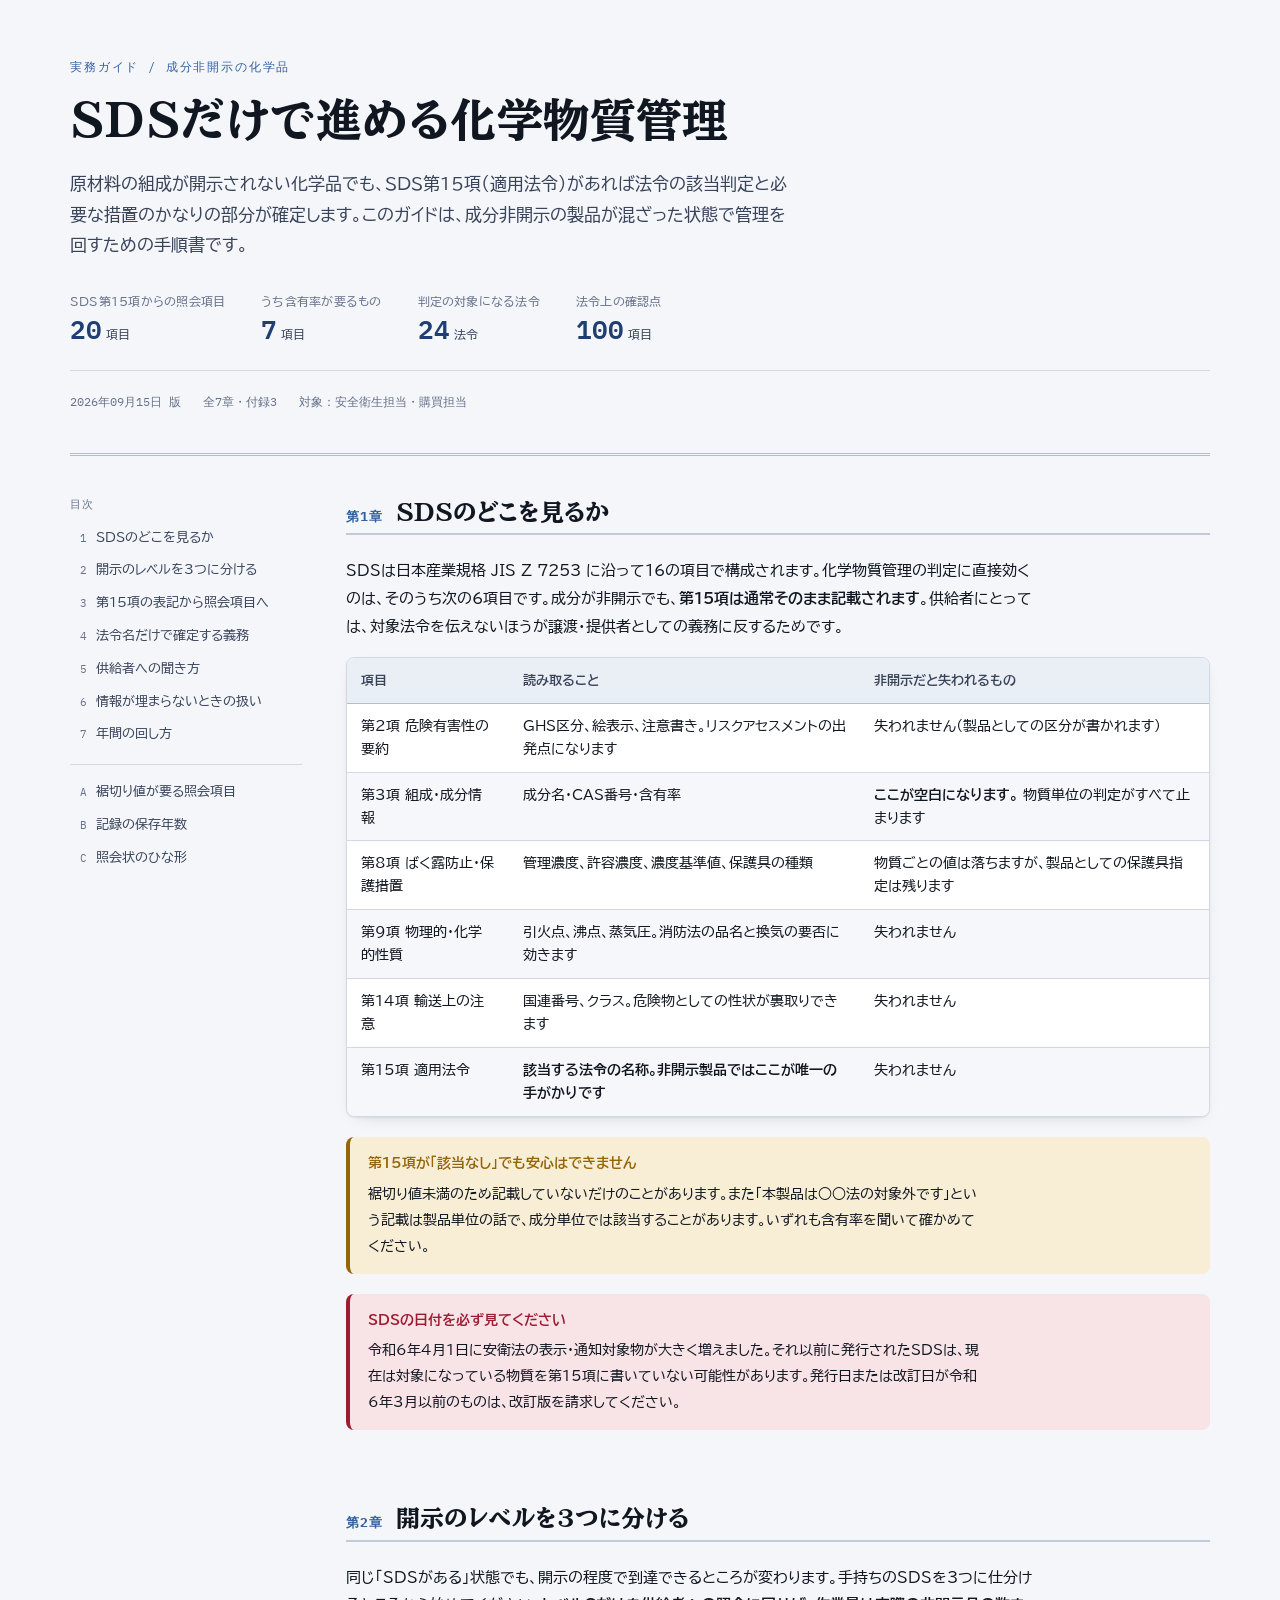
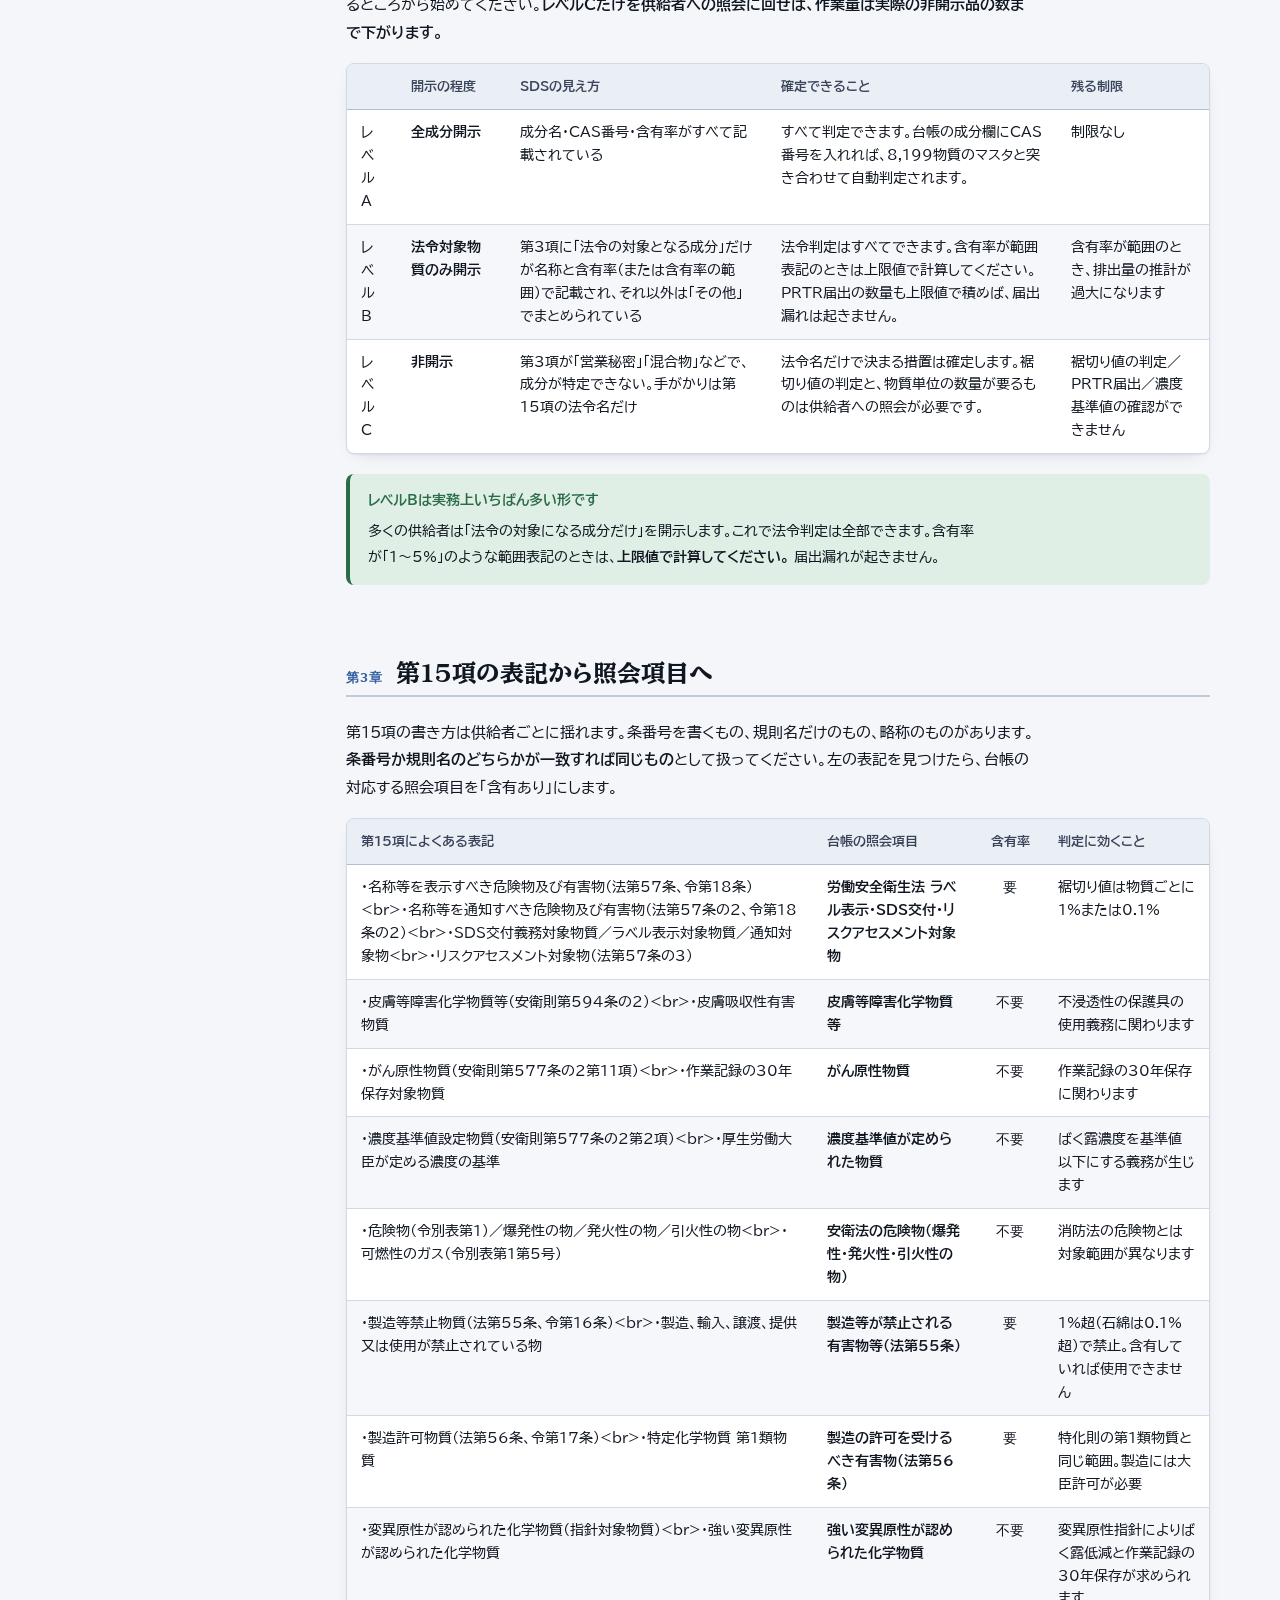
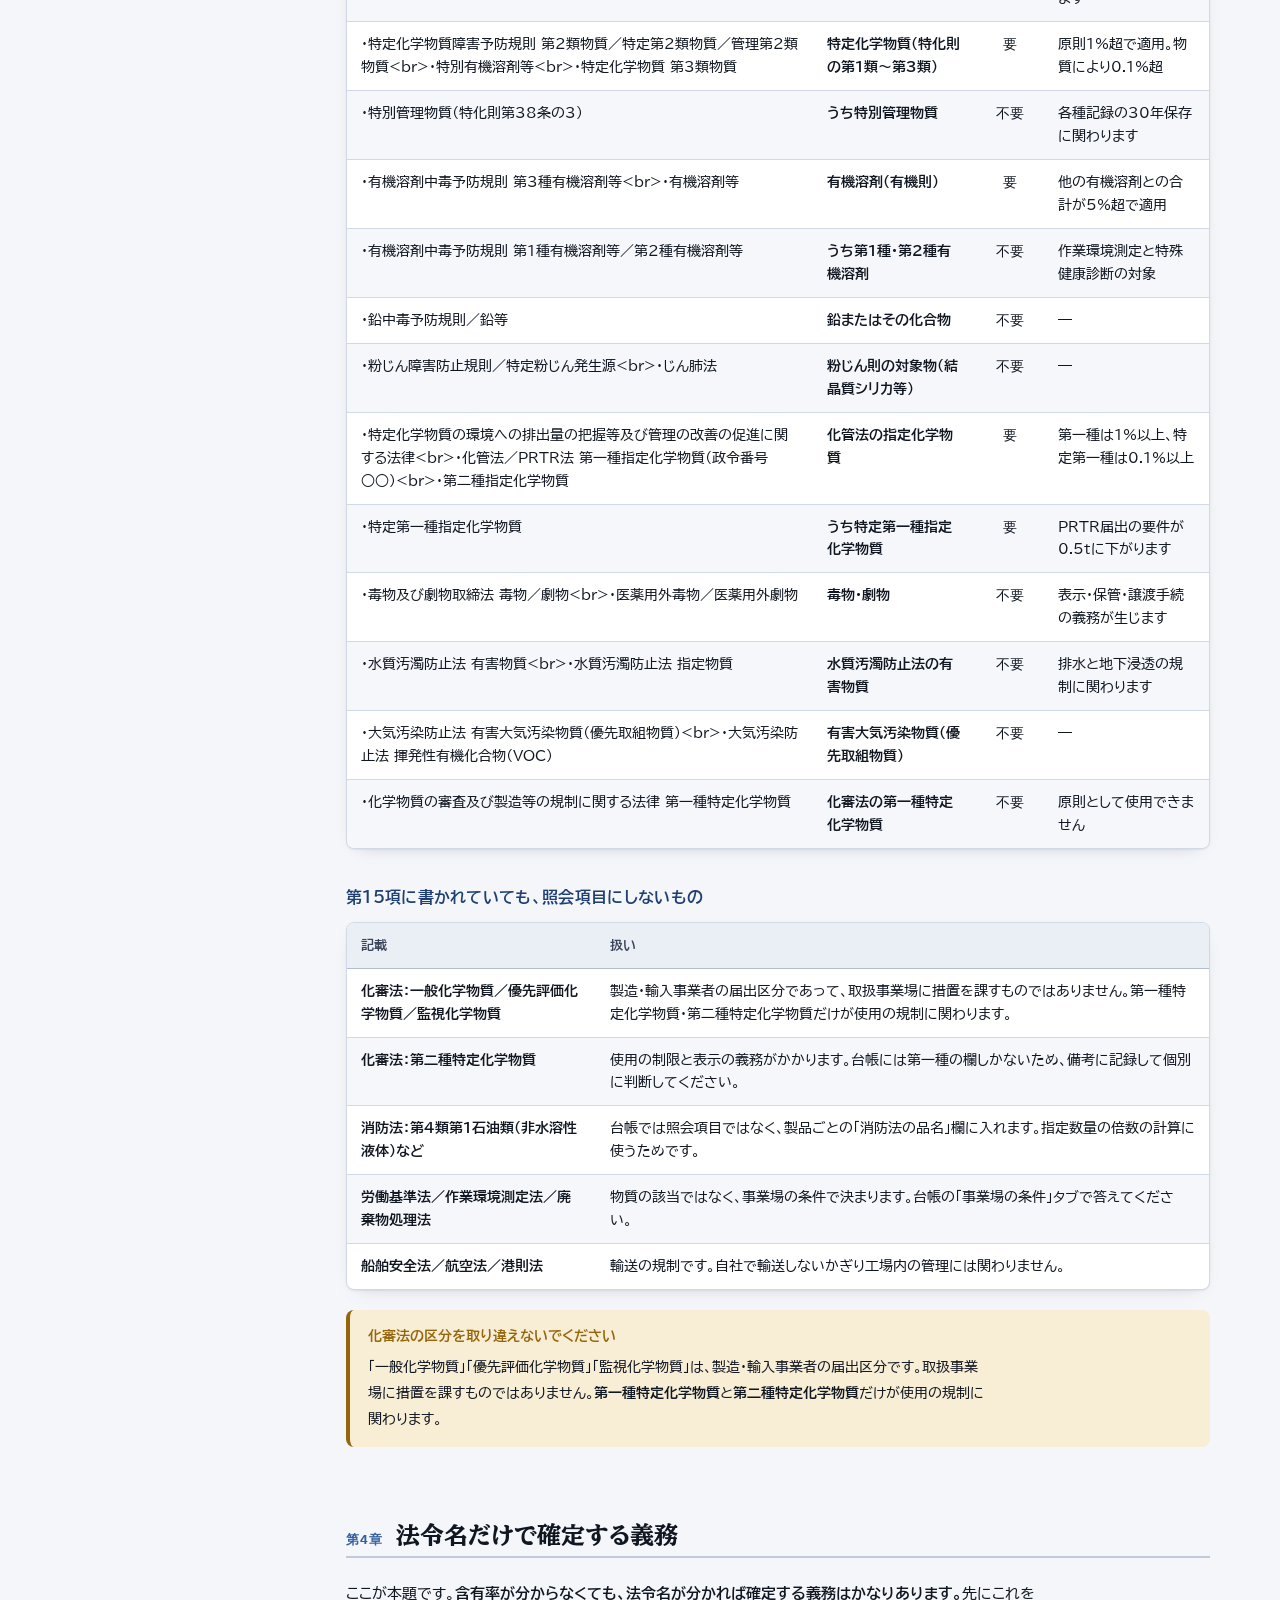
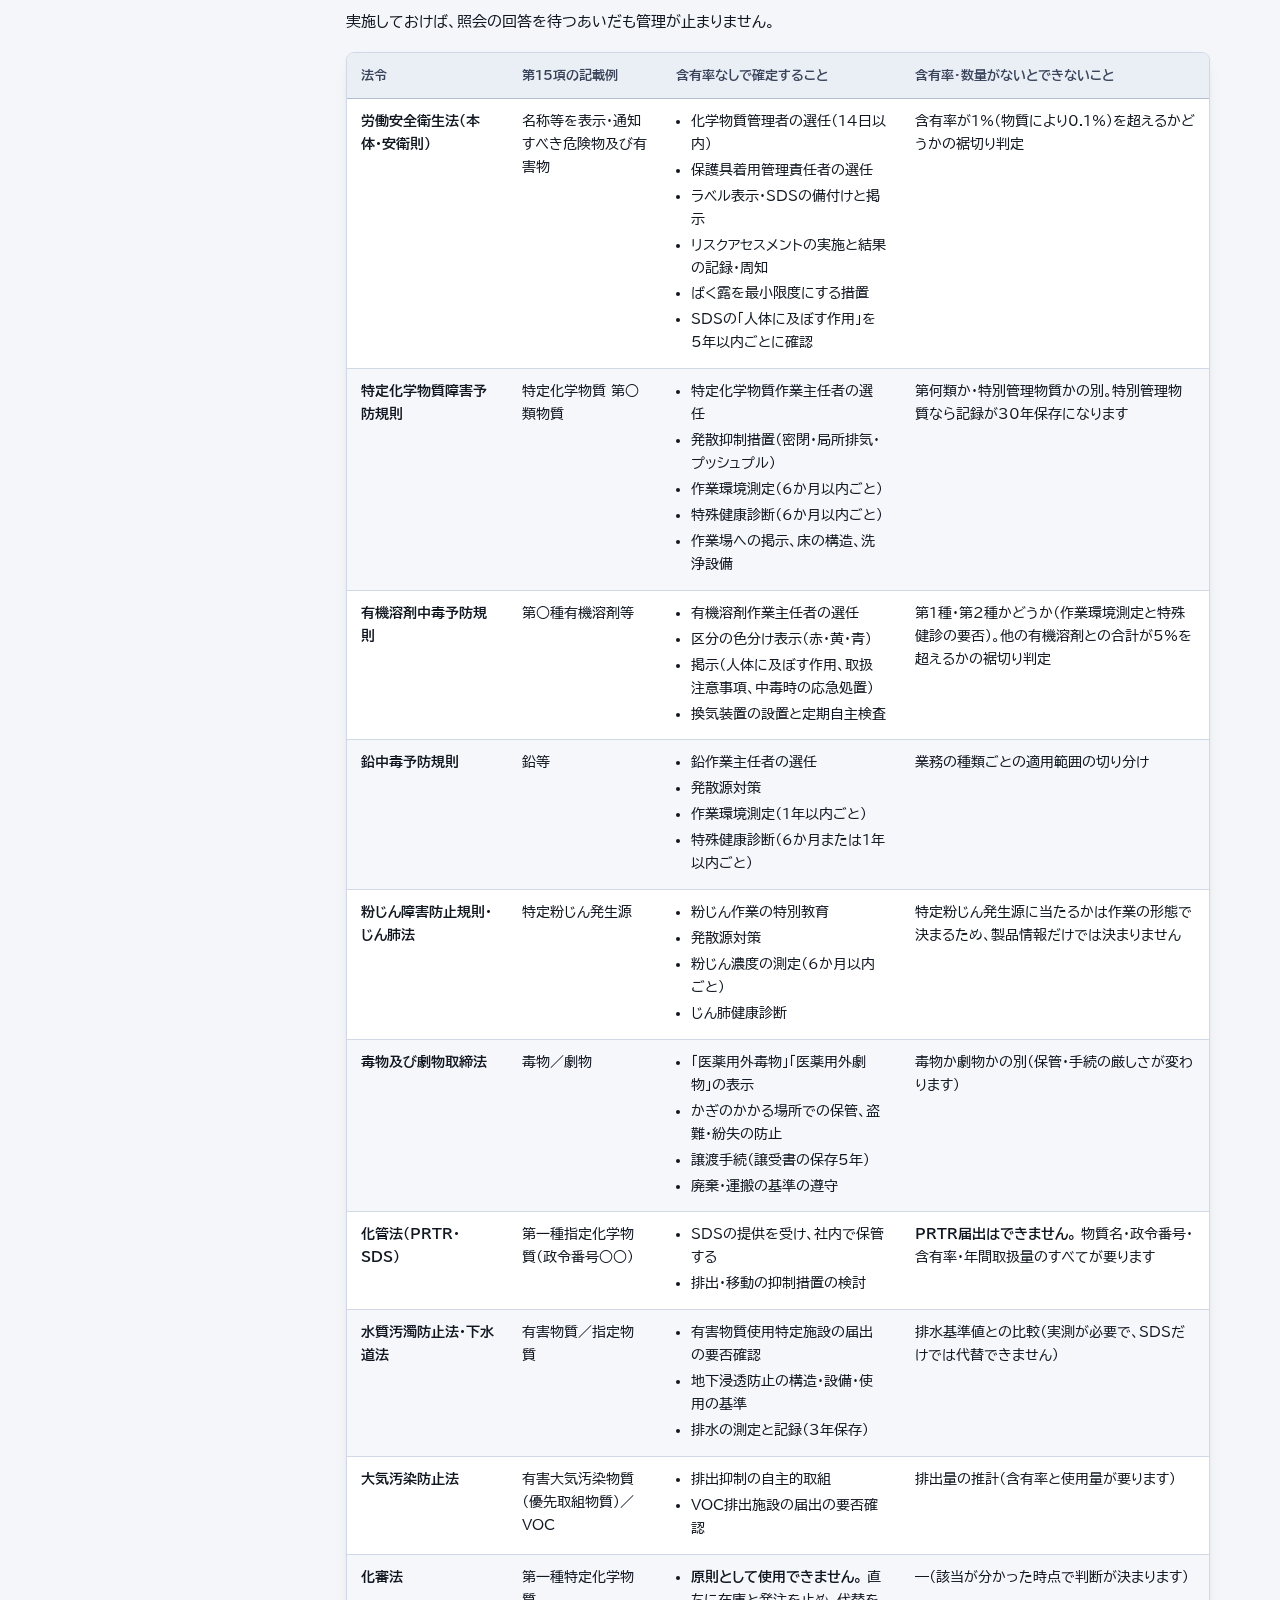
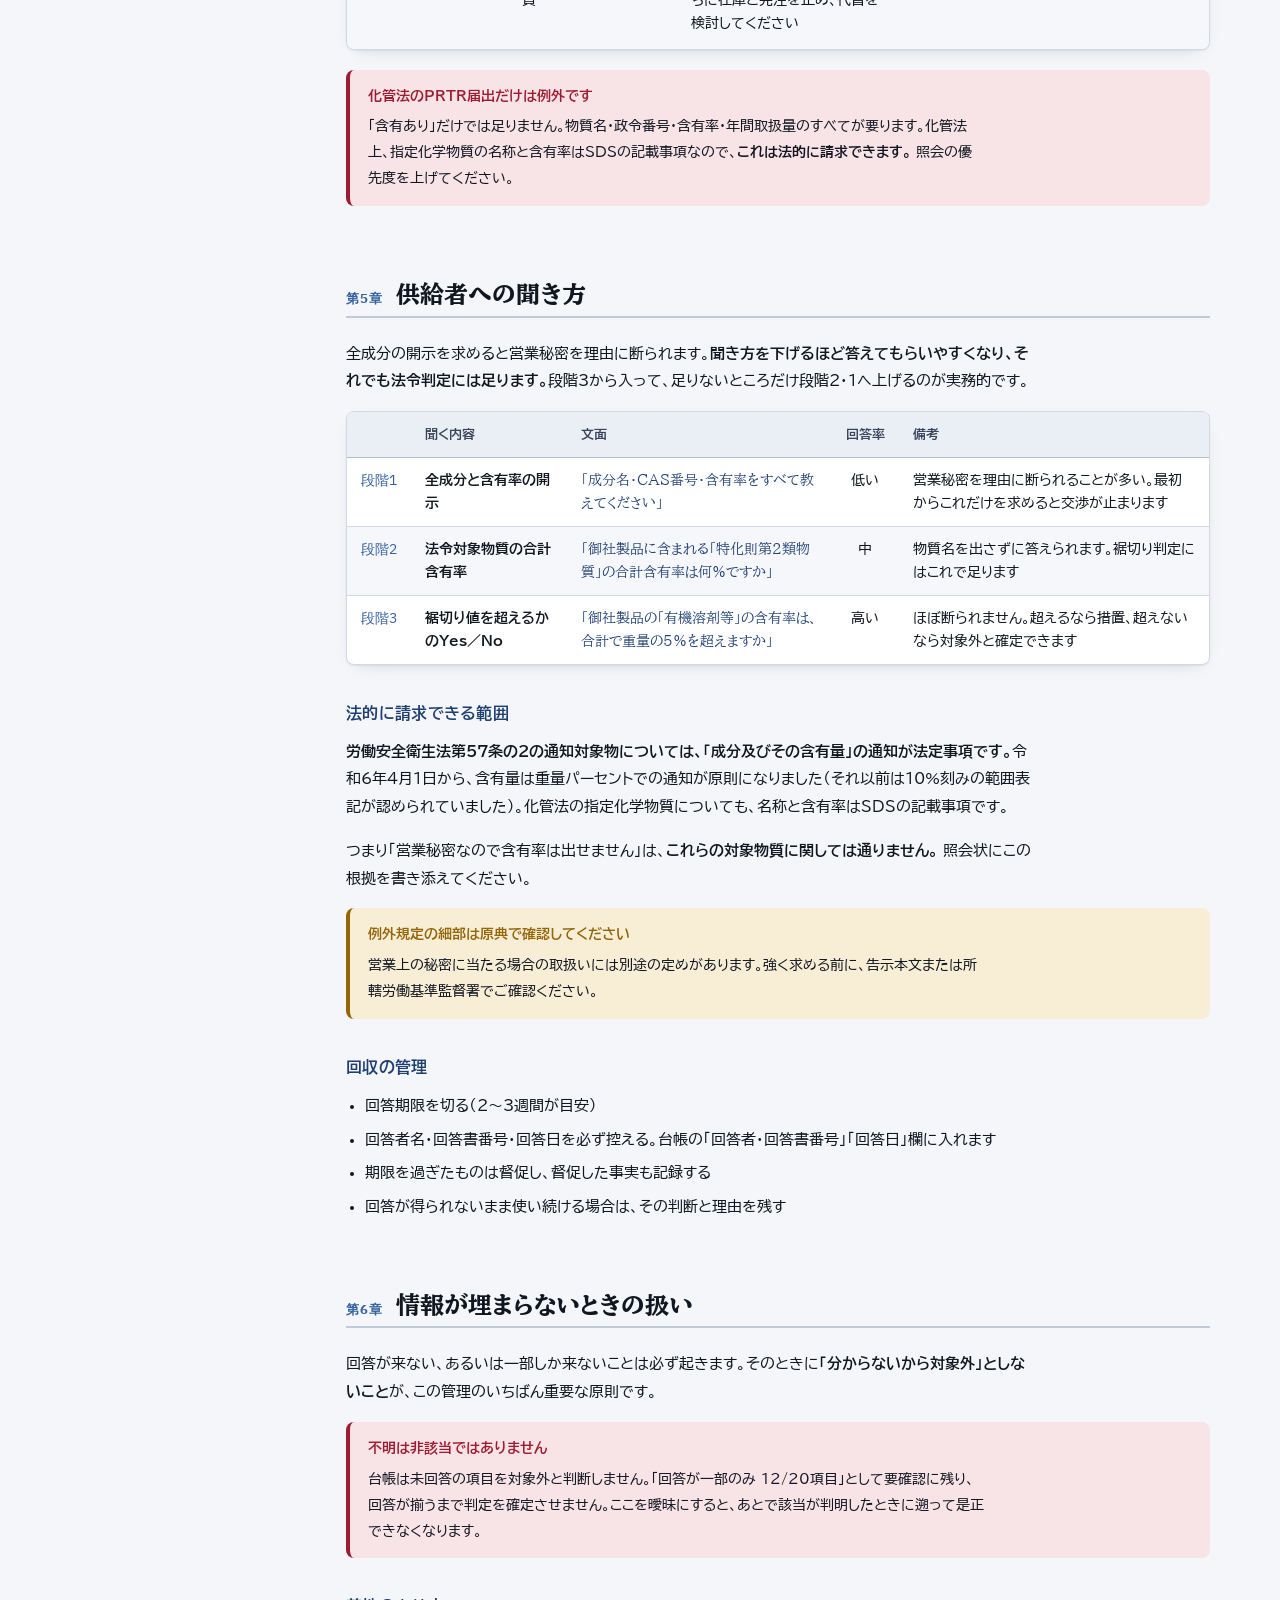
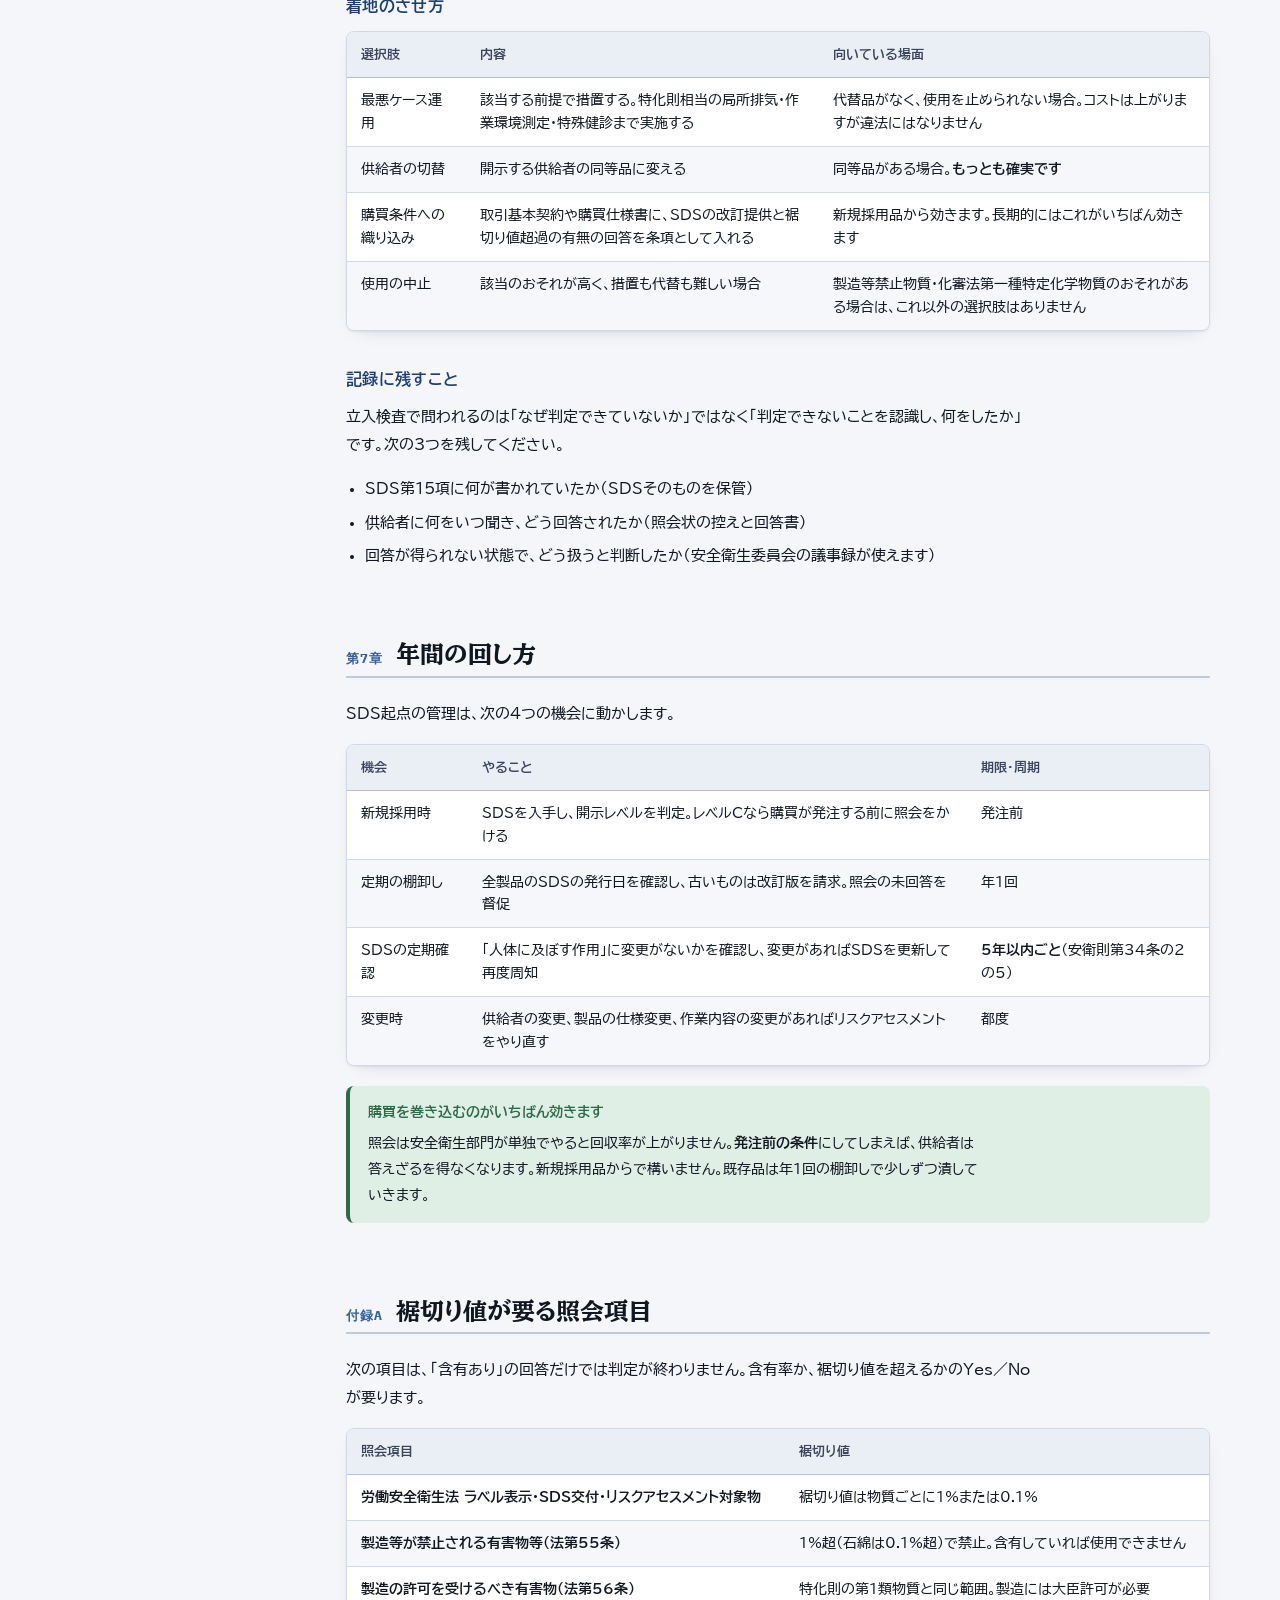
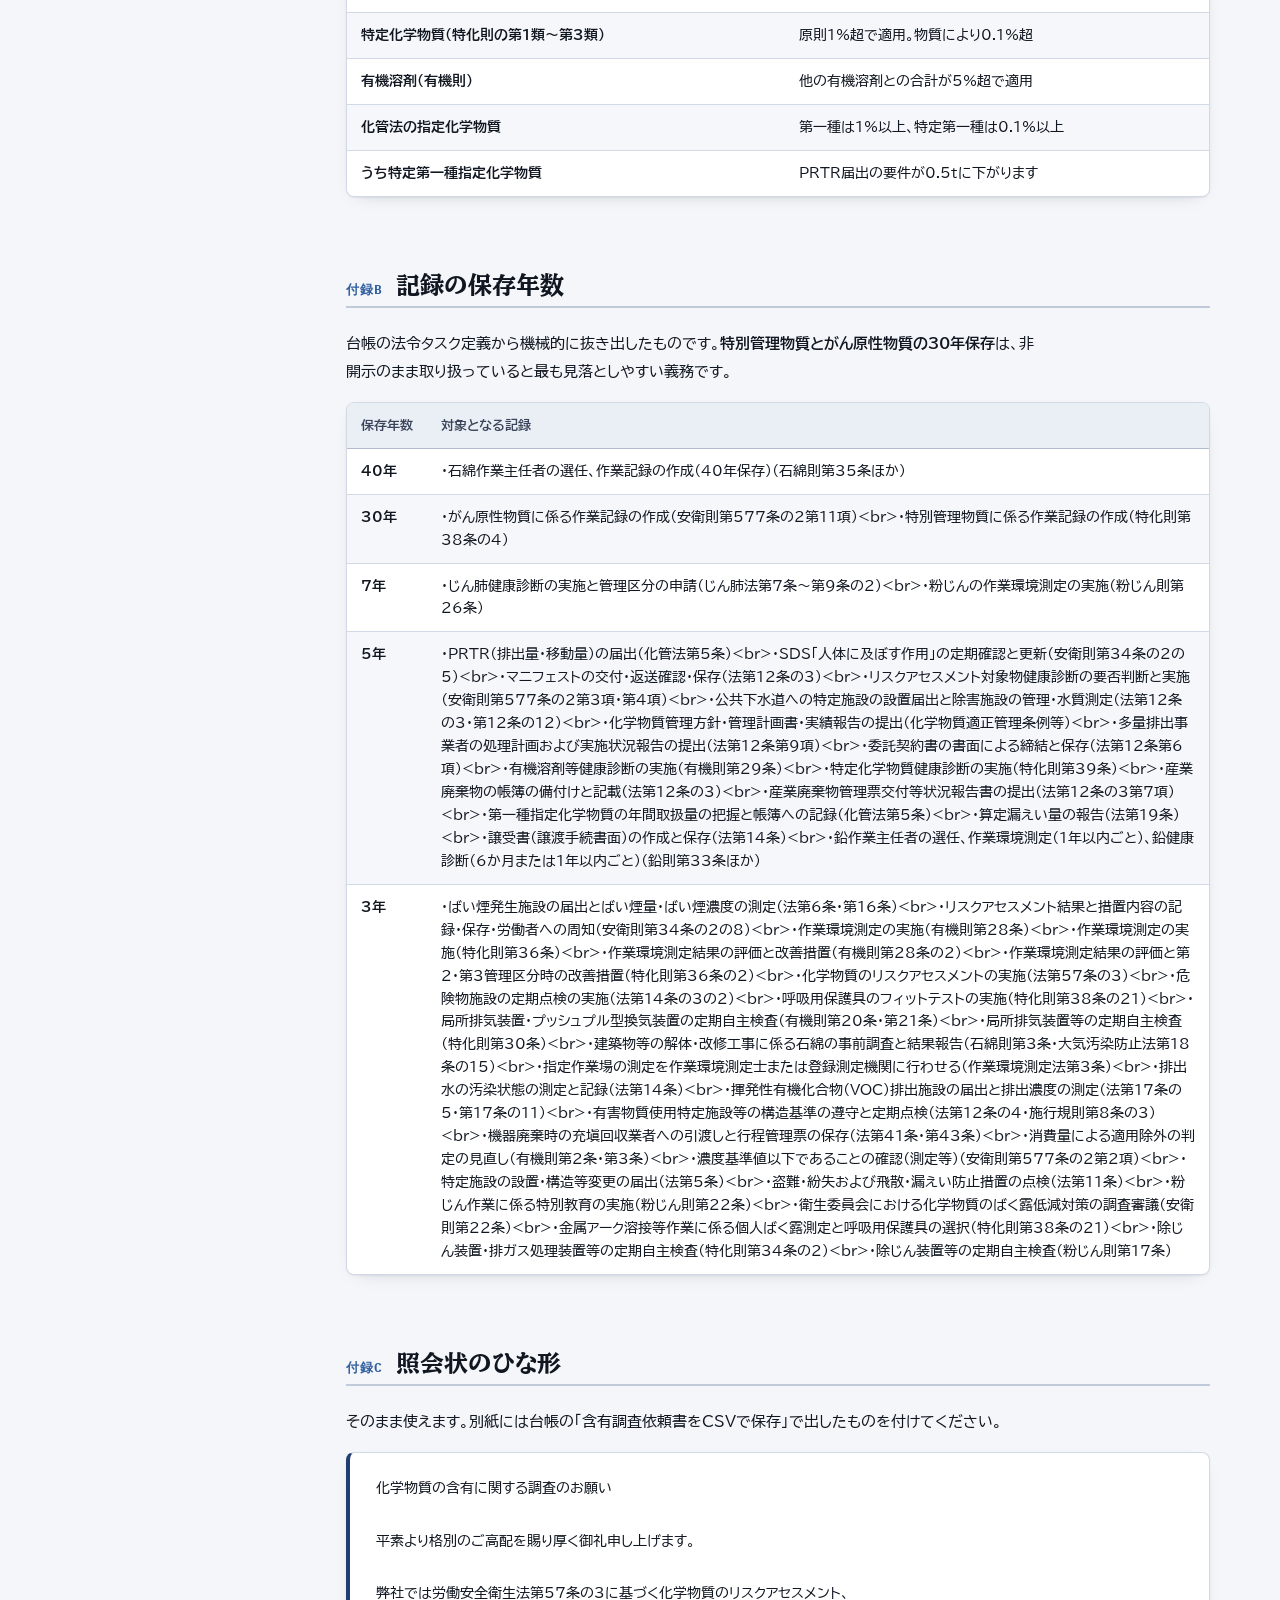
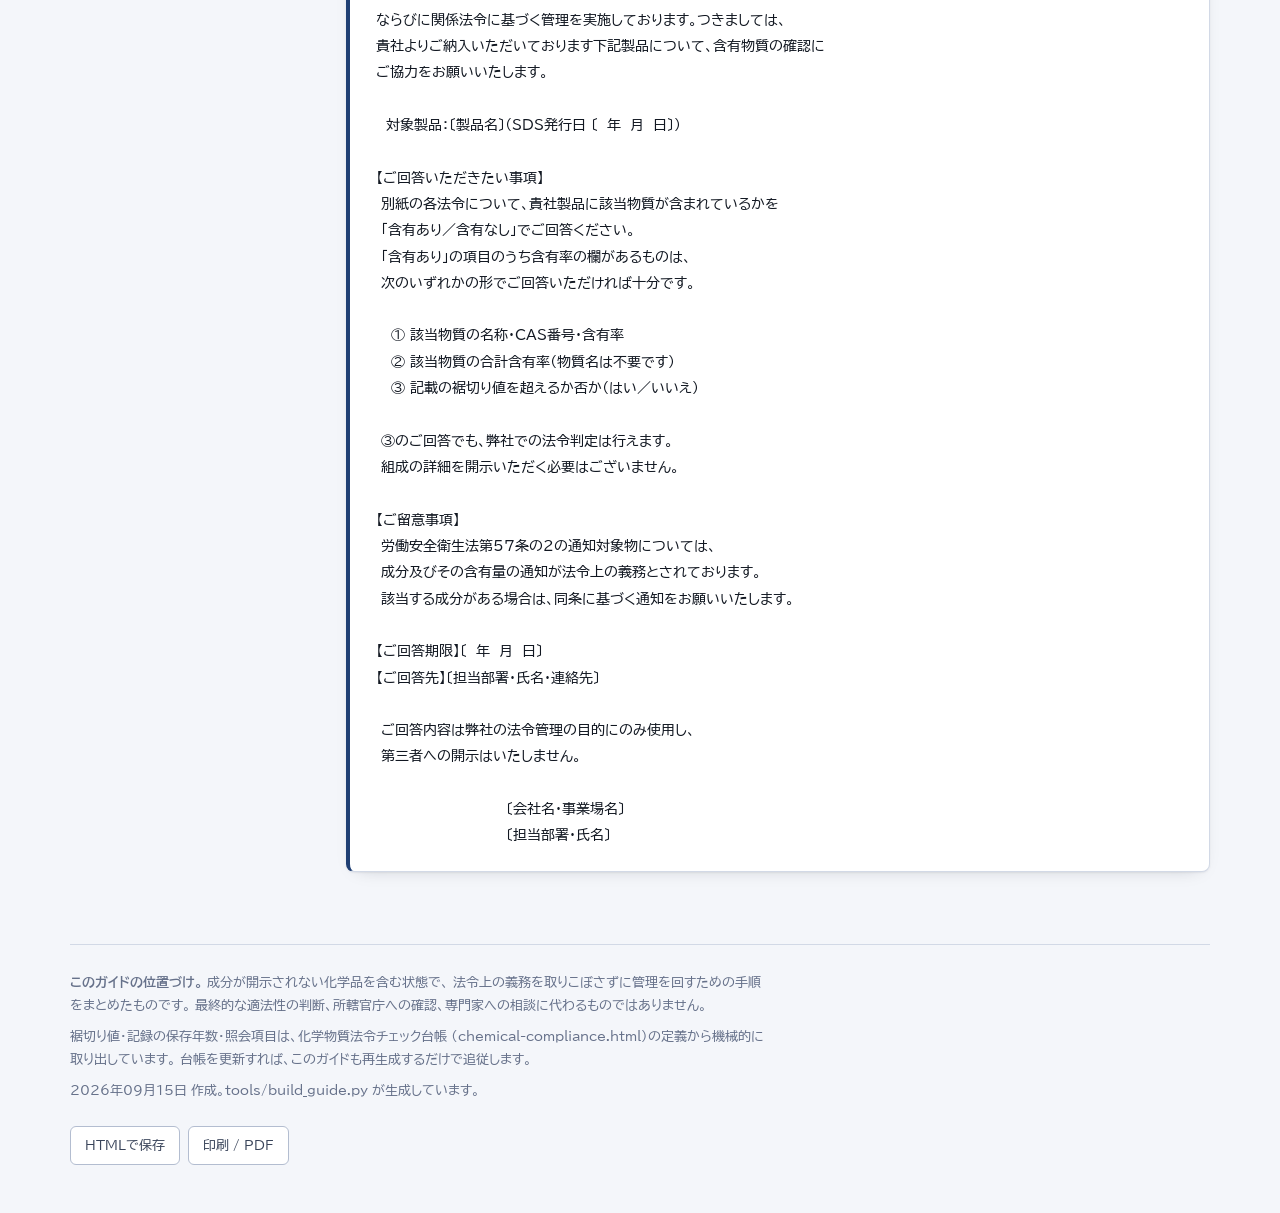
==== chem-guide.html @ 53cfad18 "成分非開示の製品を含むSDS運用ガイドを追加 原材料が開示されない化学品でも、SDS第15項（適用法令）を手がかりに 法令管理を回すための手順書。全7章・付録3、PDFは16ページ。  - tools" ====
<!doctype html>
<html lang="ja">
<head>
<meta charset="utf-8">
<meta name="viewport" content="width=device-width, initial-scale=1">
<title>SDSだけで進める化学物質管理</title>
<link rel="preconnect" href="https://fonts.googleapis.com">
<link rel="preconnect" href="https://fonts.gstatic.com" crossorigin>
<link rel="stylesheet" href="https://fonts.googleapis.com/css2?family=BIZ+UDPGothic:wght@400;700&family=BIZ+UDPMincho&family=IBM+Plex+Mono:wght@400;500;600&display=swap">
<style>
:root{
  --paper:#f4f6fa; --surface:#fff; --surface-2:#eaeef5; --surface-3:#dfe5ef;
  --ink:#111721; --ink-2:#39445a; --muted:#66718a; --line:#d2d9e6; --line-2:#b3bdd0;
  --accent:#1f3f73; --accent-2:#33609f; --accent-soft:#e4ebf7; --on-accent:#fff;
  --ok:#2a6b48; --ok-soft:#e0efe6; --warn:#95650a; --warn-soft:#f8eed6;
  --crit:#9e1c31; --crit-soft:#f8e3e7;
  --shadow:0 1px 2px rgba(17,23,33,.06), 0 6px 18px -12px rgba(17,23,33,.28);
  --mono:"IBM Plex Mono",ui-monospace,SFMono-Regular,Menlo,monospace;
  --sans:"BIZ UDPGothic","Hiragino Sans","Yu Gothic UI","Meiryo",system-ui,sans-serif;
  --serif:"BIZ UDPMincho","Hiragino Mincho ProN","Yu Mincho",serif;
}
@media (prefers-color-scheme:dark){ :root:not([data-theme="light"]){
  --paper:#0d1117; --surface:#151c26; --surface-2:#1c2531; --surface-3:#26313f;
  --ink:#e7ecf5; --ink-2:#b9c4d6; --muted:#8e9bb2; --line:#2a3542; --line-2:#3b4859;
  --accent:#82abec; --accent-2:#a2c2f4; --accent-soft:#182741; --on-accent:#0d1117;
  --ok:#71c295; --ok-soft:#14271d; --warn:#dfb257; --warn-soft:#2c2413;
  --crit:#f0879b; --crit-soft:#2e141a;
  --shadow:0 1px 2px rgba(0,0,0,.4), 0 8px 22px -14px rgba(0,0,0,.8);
}}
:root[data-theme="dark"]{
  --paper:#0d1117; --surface:#151c26; --surface-2:#1c2531; --surface-3:#26313f;
  --ink:#e7ecf5; --ink-2:#b9c4d6; --muted:#8e9bb2; --line:#2a3542; --line-2:#3b4859;
  --accent:#82abec; --accent-2:#a2c2f4; --accent-soft:#182741; --on-accent:#0d1117;
  --ok:#71c295; --ok-soft:#14271d; --warn:#dfb257; --warn-soft:#2c2413;
  --crit:#f0879b; --crit-soft:#2e141a;
  --shadow:0 1px 2px rgba(0,0,0,.4), 0 8px 22px -14px rgba(0,0,0,.8);
}
*{box-sizing:border-box}
body{margin:0; background:var(--paper); color:var(--ink);
     font-family:var(--sans); font-size:15px; line-height:1.85;
     -webkit-text-size-adjust:100%}
code{font-family:var(--mono); font-size:.92em; background:var(--surface-2);
     padding:1px 5px; border-radius:3px}
b{font-weight:700}
.wrap{max-width:1180px; margin:0 auto; padding-inline:20px; padding-block:0}

/* 表紙 */
.cover{padding-block:56px 40px; border-bottom:3px double var(--line-2)}
.eyebrow{font-family:var(--mono); font-size:11.5px; letter-spacing:.16em;
         text-transform:uppercase; color:var(--accent-2); margin:0 0 14px}
.cover h1{font-family:var(--serif); font-weight:700; font-size:clamp(28px,5.2vw,46px);
          line-height:1.3; margin:0 0 18px; text-wrap:balance; letter-spacing:.01em}
.cover .lead{max-width:44em; font-size:16.5px; color:var(--ink-2); margin:0}
.facts{display:flex; flex-wrap:wrap; gap:10px 36px; margin:30px 0 0; padding:0}
.facts div{margin:0}
.facts dt{font-size:11.5px; color:var(--muted); margin:0 0 2px; letter-spacing:.02em}
.facts dd{margin:0; font-family:var(--mono); font-size:26px; font-weight:600;
          color:var(--accent); line-height:1.1; font-variant-numeric:tabular-nums}
.facts dd .u{font-family:var(--sans); font-size:12px; font-weight:400;
             color:var(--ink-2); margin-left:4px}
.meta{display:flex; flex-wrap:wrap; gap:8px 22px; margin-top:28px;
      padding-top:20px; border-top:1px solid var(--line);
      font-family:var(--mono); font-size:11.5px; color:var(--muted)}

/* 本体 2カラム */
.main{display:grid; grid-template-columns:232px minmax(0,1fr); gap:44px;
      align-items:start; padding-block:40px 72px}
@media (max-width:900px){ .main{grid-template-columns:minmax(0,1fr); gap:24px} }

nav.toc{position:sticky; top:16px; font-size:13px; line-height:1.6}
@media (max-width:900px){ nav.toc{position:static; background:var(--surface);
  border:1px solid var(--line); border-radius:8px; padding:16px 18px} }
nav.toc p.tt{font-family:var(--mono); font-size:10.5px; letter-spacing:.14em;
             text-transform:uppercase; color:var(--muted); margin:0 0 10px}
nav.toc ol{list-style:none; margin:0; padding:0; display:flex;
           flex-direction:column; gap:2px}
nav.toc a{display:flex; gap:9px; text-decoration:none; color:var(--ink-2);
          padding:5px 8px; border-radius:5px; border-left:2px solid transparent}
nav.toc a:hover{background:var(--surface-2); color:var(--accent)}
nav.toc a .n{font-family:var(--mono); font-size:11px; color:var(--muted);
             flex:none; padding-top:2px}
nav.toc a:focus-visible{outline:2px solid var(--accent); outline-offset:2px}
nav.toc .ap{margin-top:14px; padding-top:12px; border-top:1px solid var(--line)}

article{min-width:0; display:flex; flex-direction:column; gap:52px}
section{scroll-margin-top:20px}
section>h2{font-family:var(--serif); font-size:24px; line-height:1.4; margin:0 0 4px;
           display:flex; gap:14px; align-items:baseline; text-wrap:balance}
section>h2 .n{font-family:var(--mono); font-size:13px; color:var(--accent-2);
              flex:none; letter-spacing:.06em}
section>h2+.rule{height:2px; background:var(--accent); opacity:.24; margin:0 0 22px}
section h3{font-size:15.5px; margin:34px 0 10px; color:var(--accent);
           letter-spacing:.02em}
section p{margin:0 0 16px; max-width:46em}
section>ul.steps{margin:0 0 16px; padding-left:1.25em; max-width:46em}
section>ul.steps li{margin-bottom:6px}

/* 表 */
.tw{overflow-x:auto; margin:0 0 20px; border:1px solid var(--line);
    border-radius:8px; background:var(--surface); box-shadow:var(--shadow)}
table{border-collapse:collapse; width:100%; min-width:660px; font-size:13.5px}
thead th{background:var(--surface-2); text-align:left; font-weight:700;
         padding:11px 14px; border-bottom:1px solid var(--line-2);
         color:var(--ink-2); font-size:12.5px; white-space:nowrap}
tbody td{padding:11px 14px; border-bottom:1px solid var(--line);
         vertical-align:top; line-height:1.7}
tbody tr:last-child td{border-bottom:none}
tbody tr:nth-child(even){background:color-mix(in srgb, var(--surface-2) 45%, transparent)}
td ul{margin:0; padding-left:1.15em}
td ul li{margin-bottom:3px}
td .q{font-family:var(--serif); color:var(--accent)}
table.sec15 td:nth-child(1){min-width:270px}
table.sec15 td:nth-child(3){text-align:center; font-family:var(--mono); white-space:nowrap}
table.bylaw td:nth-child(1){min-width:150px}
table.ask td:nth-child(1){font-family:var(--mono); white-space:nowrap; color:var(--accent-2)}
table.ask td:nth-child(4){text-align:center; white-space:nowrap}

/* 注記 */
.note{margin:0 0 20px; padding:14px 18px; border-radius:8px;
      border-left:4px solid var(--line-2); background:var(--surface-2)}
.note p{margin:0; max-width:44em; font-size:14px}
.note .nt{font-weight:700; margin-bottom:5px}
.n-ok{background:var(--ok-soft); border-left-color:var(--ok)}
.n-ok .nt{color:var(--ok)}
.n-warn{background:var(--warn-soft); border-left-color:var(--warn)}
.n-warn .nt{color:var(--warn)}
.n-crit{background:var(--crit-soft); border-left-color:var(--crit)}
.n-crit .nt{color:var(--crit)}

pre.letter{font-family:var(--sans); font-size:13.5px; line-height:1.95;
  background:var(--surface); border:1px solid var(--line); border-left:4px solid var(--accent);
  border-radius:8px; padding:22px 26px; overflow-x:auto; white-space:pre-wrap;
  box-shadow:var(--shadow); margin:0}

footer{border-top:1px solid var(--line); padding-block:26px 48px;
       font-size:12.5px; color:var(--muted)}
footer p{margin:0 0 8px; max-width:56em}
.tools{display:flex; gap:8px; flex-wrap:wrap; margin-top:24px}
.iconbtn{font:inherit; font-size:12.5px; cursor:pointer; padding:7px 14px;
  border-radius:6px; border:1px solid var(--line-2); background:var(--surface);
  color:var(--ink-2)}
.iconbtn:hover{border-color:var(--accent); color:var(--accent)}
.iconbtn:focus-visible{outline:2px solid var(--accent); outline-offset:2px}
@media (prefers-reduced-motion:reduce){ *{animation:none!important; transition:none!important} }
@media print{
@page{size:A4; margin:16mm 14mm 14mm}
body{background:#fff; color:#111721; font-size:10pt; line-height:1.7;
     font-family:"BIZ UDPGothic","IPAPGothic","Hiragino Sans","Yu Gothic UI",sans-serif}
.wrap{max-width:none; padding:0}
.cover{padding:0 0 10mm; margin-bottom:8mm; border-bottom:2.4pt double #b3bdd0;
       break-after:avoid}
.cover h1{font-family:inherit; font-weight:700; font-size:22pt; margin:0 0 5mm}
.cover .lead{font-size:10.5pt; max-width:none}
.eyebrow{font-size:8pt; color:#33609f}
.facts{gap:4mm 12mm; margin-top:7mm}
.facts dt{font-size:7.5pt}
.facts dd{font-size:15pt; color:#1f3f73}
.facts dd .u{font-size:8pt}
.meta{font-size:8pt; margin-top:6mm; padding-top:4mm; border-top:.4pt solid #d2d9e6}
nav.toc{break-after:page; position:static; font-size:10pt}
nav.toc ol{gap:1mm}
nav.toc a{color:#111721; padding:1mm 0; border:none}
article{display:block}
section{break-before:page; margin:0}
section:first-of-type{break-before:avoid}
section>h2{font-family:inherit; font-size:15pt; margin:0 0 2mm; break-after:avoid}
section>h2 .n{font-size:9.5pt}
section>h2+.rule{height:1.2pt; background:#1f3f73; opacity:1; margin-bottom:5mm}
section h3{font-size:11pt; margin:6mm 0 2mm; break-after:avoid}
section p{max-width:none; margin:0 0 3mm}
.tw{overflow:visible; box-shadow:none; border:1px solid #b3bdd0; margin-bottom:5mm;
    break-inside:auto}
table{min-width:0; font-size:8.6pt; width:100%; table-layout:fixed}
thead{display:table-header-group}
thead th{background:#eaeef5; padding:2mm 2.5mm; font-size:8.4pt;
         white-space:normal; border-bottom:.8pt solid #b3bdd0}
tbody td{padding:2mm 2.5mm; border-bottom:.4pt solid #d2d9e6; line-height:1.55;
         word-break:break-word}
tbody tr{break-inside:avoid}
tbody tr:nth-child(even){background:#f7f9fc}
table.sec15 td:nth-child(1),table.bylaw td:nth-child(1){min-width:0}
.note{break-inside:avoid; margin-bottom:5mm; padding:3mm 4mm; border-radius:2mm}
.note p{font-size:9pt; max-width:none}
pre.letter{font-size:9pt; padding:5mm 6mm; box-shadow:none; break-inside:avoid;
           line-height:1.8}
footer{break-before:page; border-top:.8pt solid #d2d9e6; padding:5mm 0 0; font-size:8.5pt}
.tools{display:none}
}</style>
</head>
<body>
<div class="wrap">
  <header class="cover">
    <p class="eyebrow">実務ガイド / 成分非開示の化学品</p>
    <h1>SDSだけで進める化学物質管理</h1>
    <p class="lead">原材料の組成が開示されない化学品でも、SDS第15項（適用法令）があれば法令の該当判定と必要な措置のかなりの部分が確定します。このガイドは、成分非開示の製品が混ざった状態で管理を回すための手順書です。</p>
    <dl class="facts"><div><dt>SDS第15項からの照会項目</dt><dd>20<span class="u">項目</span></dd></div><div><dt>うち含有率が要るもの</dt><dd>7<span class="u">項目</span></dd></div><div><dt>判定の対象になる法令</dt><dd>24<span class="u">法令</span></dd></div><div><dt>法令上の確認点</dt><dd>100<span class="u">項目</span></dd></div></dl>
    <div class="meta"><span>2026年09月15日 版</span><span>全7章・付録3</span>
      <span>対象：安全衛生担当・購買担当</span></div>
  </header>
  <div class="main">
    <nav class="toc" aria-label="目次">
      <p class="tt">目次</p>
      <ol><li><a href="#sds"><span class="n">1</span><span>SDSのどこを見るか</span></a></li><li><a href="#levels"><span class="n">2</span><span>開示のレベルを3つに分ける</span></a></li><li><a href="#sec15"><span class="n">3</span><span>第15項の表記から照会項目へ</span></a></li><li><a href="#fixed"><span class="n">4</span><span>法令名だけで確定する義務</span></a></li><li><a href="#ask"><span class="n">5</span><span>供給者への聞き方</span></a></li><li><a href="#gaps"><span class="n">6</span><span>情報が埋まらないときの扱い</span></a></li><li><a href="#cycle"><span class="n">7</span><span>年間の回し方</span></a></li></ol>
      <ol class="ap"><li><a href="#ap-cutoff"><span class="n">A</span><span>裾切り値が要る照会項目</span></a></li><li><a href="#ap-keep"><span class="n">B</span><span>記録の保存年数</span></a></li><li><a href="#ap-letter"><span class="n">C</span><span>照会状のひな形</span></a></li></ol>
    </nav>
    <article><section id="sds"><h2><span class="n">第1章</span><span>SDSのどこを見るか</span></h2><div class="rule"></div><p>SDSは日本産業規格 JIS Z 7253 に沿って16の項目で構成されます。化学物質管理の判定に直接効くのは、そのうち次の6項目です。成分が非開示でも、<b>第15項は通常そのまま記載されます</b>。供給者にとっては、対象法令を伝えないほうが譲渡・提供者としての義務に反するためです。</p><div class="tw"><table class=""><thead><tr><th>項目</th><th>読み取ること</th><th>非開示だと失われるもの</th></tr></thead><tbody><tr><td>第2項 危険有害性の要約</td><td>GHS区分、絵表示、注意書き。リスクアセスメントの出発点になります</td><td>失われません（製品としての区分が書かれます）</td></tr><tr><td>第3項 組成・成分情報</td><td>成分名・CAS番号・含有率</td><td><b>ここが空白になります。</b> 物質単位の判定がすべて止まります</td></tr><tr><td>第8項 ばく露防止・保護措置</td><td>管理濃度、許容濃度、濃度基準値、保護具の種類</td><td>物質ごとの値は落ちますが、製品としての保護具指定は残ります</td></tr><tr><td>第9項 物理的・化学的性質</td><td>引火点、沸点、蒸気圧。消防法の品名と換気の要否に効きます</td><td>失われません</td></tr><tr><td>第14項 輸送上の注意</td><td>国連番号、クラス。危険物としての性状が裏取りできます</td><td>失われません</td></tr><tr><td>第15項 適用法令</td><td><b>該当する法令の名称。非開示製品ではここが唯一の手がかりです</b></td><td>失われません</td></tr></tbody></table></div><aside class="note n-warn"><p class="nt">第15項が「該当なし」でも安心はできません</p><p>裾切り値未満のため記載していないだけのことがあります。また「本製品は○○法の対象外です」という記載は製品単位の話で、成分単位では該当することがあります。いずれも含有率を聞いて確かめてください。</p></aside><aside class="note n-crit"><p class="nt">SDSの日付を必ず見てください</p><p>令和6年4月1日に安衛法の表示・通知対象物が大きく増えました。それ以前に発行されたSDSは、現在は対象になっている物質を第15項に書いていない可能性があります。発行日または改訂日が令和6年3月以前のものは、改訂版を請求してください。</p></aside></section><section id="levels"><h2><span class="n">第2章</span><span>開示のレベルを3つに分ける</span></h2><div class="rule"></div><p>同じ「SDSがある」状態でも、開示の程度で到達できるところが変わります。手持ちのSDSを3つに仕分けるところから始めてください。<b>レベルCだけを供給者への照会に回せば、作業量は実際の非開示品の数まで下がります。</b></p><div class="tw"><table class=""><thead><tr><th></th><th>開示の程度</th><th>SDSの見え方</th><th>確定できること</th><th>残る制限</th></tr></thead><tbody><tr><td>レベルA</td><td><b>全成分開示</b></td><td>成分名・CAS番号・含有率がすべて記載されている</td><td>すべて判定できます。台帳の成分欄にCAS番号を入れれば、8,199物質のマスタと突き合わせて自動判定されます。</td><td>制限なし</td></tr><tr><td>レベルB</td><td><b>法令対象物質のみ開示</b></td><td>第3項に「法令の対象となる成分」だけが名称と含有率（または含有率の範囲）で記載され、それ以外は「その他」でまとめられている</td><td>法令判定はすべてできます。含有率が範囲表記のときは上限値で計算してください。PRTR届出の数量も上限値で積めば、届出漏れは起きません。</td><td>含有率が範囲のとき、排出量の推計が過大になります</td></tr><tr><td>レベルC</td><td><b>非開示</b></td><td>第3項が「営業秘密」「混合物」などで、成分が特定できない。手がかりは第15項の法令名だけ</td><td>法令名だけで決まる措置は確定します。裾切り値の判定と、物質単位の数量が要るものは供給者への照会が必要です。</td><td>裾切り値の判定／PRTR届出／濃度基準値の確認ができません</td></tr></tbody></table></div><aside class="note n-ok"><p class="nt">レベルBは実務上いちばん多い形です</p><p>多くの供給者は「法令の対象になる成分だけ」を開示します。これで法令判定は全部できます。含有率が「1〜5%」のような範囲表記のときは、<b>上限値で計算してください。</b> 届出漏れが起きません。</p></aside></section><section id="sec15"><h2><span class="n">第3章</span><span>第15項の表記から照会項目へ</span></h2><div class="rule"></div><p>第15項の書き方は供給者ごとに揺れます。条番号を書くもの、規則名だけのもの、略称のものがあります。<b>条番号か規則名のどちらかが一致すれば同じもの</b>として扱ってください。左の表記を見つけたら、台帳の対応する照会項目を「含有あり」にします。</p><div class="tw"><table class="sec15"><thead><tr><th>第15項によくある表記</th><th>台帳の照会項目</th><th>含有率</th><th>判定に効くこと</th></tr></thead><tbody><tr><td>・名称等を表示すべき危険物及び有害物（法第57条、令第18条）&lt;br&gt;・名称等を通知すべき危険物及び有害物（法第57条の2、令第18条の2）&lt;br&gt;・SDS交付義務対象物質／ラベル表示対象物質／通知対象物&lt;br&gt;・リスクアセスメント対象物（法第57条の3）</td><td><b>労働安全衛生法 ラベル表示・SDS交付・リスクアセスメント対象物</b></td><td>要</td><td>裾切り値は物質ごとに1%または0.1%</td></tr><tr><td>・皮膚等障害化学物質等（安衛則第594条の2）&lt;br&gt;・皮膚吸収性有害物質</td><td><b>皮膚等障害化学物質等</b></td><td>不要</td><td>不浸透性の保護具の使用義務に関わります</td></tr><tr><td>・がん原性物質（安衛則第577条の2第11項）&lt;br&gt;・作業記録の30年保存対象物質</td><td><b>がん原性物質</b></td><td>不要</td><td>作業記録の30年保存に関わります</td></tr><tr><td>・濃度基準値設定物質（安衛則第577条の2第2項）&lt;br&gt;・厚生労働大臣が定める濃度の基準</td><td><b>濃度基準値が定められた物質</b></td><td>不要</td><td>ばく露濃度を基準値以下にする義務が生じます</td></tr><tr><td>・危険物（令別表第1）／爆発性の物／発火性の物／引火性の物&lt;br&gt;・可燃性のガス（令別表第1第5号）</td><td><b>安衛法の危険物（爆発性・発火性・引火性の物）</b></td><td>不要</td><td>消防法の危険物とは対象範囲が異なります</td></tr><tr><td>・製造等禁止物質（法第55条、令第16条）&lt;br&gt;・製造、輸入、譲渡、提供又は使用が禁止されている物</td><td><b>製造等が禁止される有害物等（法第55条）</b></td><td>要</td><td>1%超（石綿は0.1%超）で禁止。含有していれば使用できません</td></tr><tr><td>・製造許可物質（法第56条、令第17条）&lt;br&gt;・特定化学物質 第1類物質</td><td><b>製造の許可を受けるべき有害物（法第56条）</b></td><td>要</td><td>特化則の第1類物質と同じ範囲。製造には大臣許可が必要</td></tr><tr><td>・変異原性が認められた化学物質（指針対象物質）&lt;br&gt;・強い変異原性が認められた化学物質</td><td><b>強い変異原性が認められた化学物質</b></td><td>不要</td><td>変異原性指針によりばく露低減と作業記録の30年保存が求められます</td></tr><tr><td>・特定化学物質障害予防規則 第2類物質／特定第2類物質／管理第2類物質&lt;br&gt;・特別有機溶剤等&lt;br&gt;・特定化学物質 第3類物質</td><td><b>特定化学物質（特化則の第1類〜第3類）</b></td><td>要</td><td>原則1%超で適用。物質により0.1%超</td></tr><tr><td>・特別管理物質（特化則第38条の3）</td><td><b>うち特別管理物質</b></td><td>不要</td><td>各種記録の30年保存に関わります</td></tr><tr><td>・有機溶剤中毒予防規則 第3種有機溶剤等&lt;br&gt;・有機溶剤等</td><td><b>有機溶剤（有機則）</b></td><td>要</td><td>他の有機溶剤との合計が5%超で適用</td></tr><tr><td>・有機溶剤中毒予防規則 第1種有機溶剤等／第2種有機溶剤等</td><td><b>うち第1種・第2種有機溶剤</b></td><td>不要</td><td>作業環境測定と特殊健康診断の対象</td></tr><tr><td>・鉛中毒予防規則／鉛等</td><td><b>鉛またはその化合物</b></td><td>不要</td><td>—</td></tr><tr><td>・粉じん障害防止規則／特定粉じん発生源&lt;br&gt;・じん肺法</td><td><b>粉じん則の対象物（結晶質シリカ等）</b></td><td>不要</td><td>—</td></tr><tr><td>・特定化学物質の環境への排出量の把握等及び管理の改善の促進に関する法律&lt;br&gt;・化管法／PRTR法 第一種指定化学物質（政令番号○○）&lt;br&gt;・第二種指定化学物質</td><td><b>化管法の指定化学物質</b></td><td>要</td><td>第一種は1%以上、特定第一種は0.1%以上</td></tr><tr><td>・特定第一種指定化学物質</td><td><b>うち特定第一種指定化学物質</b></td><td>要</td><td>PRTR届出の要件が0.5tに下がります</td></tr><tr><td>・毒物及び劇物取締法 毒物／劇物&lt;br&gt;・医薬用外毒物／医薬用外劇物</td><td><b>毒物・劇物</b></td><td>不要</td><td>表示・保管・譲渡手続の義務が生じます</td></tr><tr><td>・水質汚濁防止法 有害物質&lt;br&gt;・水質汚濁防止法 指定物質</td><td><b>水質汚濁防止法の有害物質</b></td><td>不要</td><td>排水と地下浸透の規制に関わります</td></tr><tr><td>・大気汚染防止法 有害大気汚染物質（優先取組物質）&lt;br&gt;・大気汚染防止法 揮発性有機化合物（VOC）</td><td><b>有害大気汚染物質（優先取組物質）</b></td><td>不要</td><td>—</td></tr><tr><td>・化学物質の審査及び製造等の規制に関する法律 第一種特定化学物質</td><td><b>化審法の第一種特定化学物質</b></td><td>不要</td><td>原則として使用できません</td></tr></tbody></table></div><h3>第15項に書かれていても、照会項目にしないもの</h3><div class="tw"><table class=""><thead><tr><th>記載</th><th>扱い</th></tr></thead><tbody><tr><td><b>化審法：一般化学物質／優先評価化学物質／監視化学物質</b></td><td>製造・輸入事業者の届出区分であって、取扱事業場に措置を課すものではありません。第一種特定化学物質・第二種特定化学物質だけが使用の規制に関わります。</td></tr><tr><td><b>化審法：第二種特定化学物質</b></td><td>使用の制限と表示の義務がかかります。台帳には第一種の欄しかないため、備考に記録して個別に判断してください。</td></tr><tr><td><b>消防法：第4類第1石油類（非水溶性液体）など</b></td><td>台帳では照会項目ではなく、製品ごとの「消防法の品名」欄に入れます。指定数量の倍数の計算に使うためです。</td></tr><tr><td><b>労働基準法／作業環境測定法／廃棄物処理法</b></td><td>物質の該当ではなく、事業場の条件で決まります。台帳の「事業場の条件」タブで答えてください。</td></tr><tr><td><b>船舶安全法／航空法／港則法</b></td><td>輸送の規制です。自社で輸送しないかぎり工場内の管理には関わりません。</td></tr></tbody></table></div><aside class="note n-warn"><p class="nt">化審法の区分を取り違えないでください</p><p>「一般化学物質」「優先評価化学物質」「監視化学物質」は、製造・輸入事業者の届出区分です。取扱事業場に措置を課すものではありません。<b>第一種特定化学物質</b>と<b>第二種特定化学物質</b>だけが使用の規制に関わります。</p></aside></section><section id="fixed"><h2><span class="n">第4章</span><span>法令名だけで確定する義務</span></h2><div class="rule"></div><p>ここが本題です。<b>含有率が分からなくても、法令名が分かれば確定する義務はかなりあります。</b>先にこれを実施しておけば、照会の回答を待つあいだも管理が止まりません。</p><div class="tw"><table class="bylaw"><thead><tr><th>法令</th><th>第15項の記載例</th><th>含有率なしで確定すること</th><th>含有率・数量がないとできないこと</th></tr></thead><tbody><tr><td><b>労働安全衛生法（本体・安衛則）</b></td><td>名称等を表示・通知すべき危険物及び有害物</td><td><ul><li>化学物質管理者の選任（14日以内）</li><li>保護具着用管理責任者の選任</li><li>ラベル表示・SDSの備付けと掲示</li><li>リスクアセスメントの実施と結果の記録・周知</li><li>ばく露を最小限度にする措置</li><li>SDSの「人体に及ぼす作用」を5年以内ごとに確認</li></ul></td><td>含有率が1%（物質により0.1%）を超えるかどうかの裾切り判定</td></tr><tr><td><b>特定化学物質障害予防規則</b></td><td>特定化学物質 第○類物質</td><td><ul><li>特定化学物質作業主任者の選任</li><li>発散抑制措置（密閉・局所排気・プッシュプル）</li><li>作業環境測定（6か月以内ごと）</li><li>特殊健康診断（6か月以内ごと）</li><li>作業場への掲示、床の構造、洗浄設備</li></ul></td><td>第何類か・特別管理物質かの別。特別管理物質なら記録が30年保存になります</td></tr><tr><td><b>有機溶剤中毒予防規則</b></td><td>第○種有機溶剤等</td><td><ul><li>有機溶剤作業主任者の選任</li><li>区分の色分け表示（赤・黄・青）</li><li>掲示（人体に及ぼす作用、取扱注意事項、中毒時の応急処置）</li><li>換気装置の設置と定期自主検査</li></ul></td><td>第1種・第2種かどうか（作業環境測定と特殊健診の要否）。他の有機溶剤との合計が5%を超えるかの裾切り判定</td></tr><tr><td><b>鉛中毒予防規則</b></td><td>鉛等</td><td><ul><li>鉛作業主任者の選任</li><li>発散源対策</li><li>作業環境測定（1年以内ごと）</li><li>特殊健康診断（6か月または1年以内ごと）</li></ul></td><td>業務の種類ごとの適用範囲の切り分け</td></tr><tr><td><b>粉じん障害防止規則・じん肺法</b></td><td>特定粉じん発生源</td><td><ul><li>粉じん作業の特別教育</li><li>発散源対策</li><li>粉じん濃度の測定（6か月以内ごと）</li><li>じん肺健康診断</li></ul></td><td>特定粉じん発生源に当たるかは作業の形態で決まるため、製品情報だけでは決まりません</td></tr><tr><td><b>毒物及び劇物取締法</b></td><td>毒物／劇物</td><td><ul><li>「医薬用外毒物」「医薬用外劇物」の表示</li><li>かぎのかかる場所での保管、盗難・紛失の防止</li><li>譲渡手続（譲受書の保存5年）</li><li>廃棄・運搬の基準の遵守</li></ul></td><td>毒物か劇物かの別（保管・手続の厳しさが変わります）</td></tr><tr><td><b>化管法（PRTR・SDS）</b></td><td>第一種指定化学物質（政令番号○○）</td><td><ul><li>SDSの提供を受け、社内で保管する</li><li>排出・移動の抑制措置の検討</li></ul></td><td><b>PRTR届出はできません。</b> 物質名・政令番号・含有率・年間取扱量のすべてが要ります</td></tr><tr><td><b>水質汚濁防止法・下水道法</b></td><td>有害物質／指定物質</td><td><ul><li>有害物質使用特定施設の届出の要否確認</li><li>地下浸透防止の構造・設備・使用の基準</li><li>排水の測定と記録（3年保存）</li></ul></td><td>排水基準値との比較（実測が必要で、SDSだけでは代替できません）</td></tr><tr><td><b>大気汚染防止法</b></td><td>有害大気汚染物質（優先取組物質）／VOC</td><td><ul><li>排出抑制の自主的取組</li><li>VOC排出施設の届出の要否確認</li></ul></td><td>排出量の推計（含有率と使用量が要ります）</td></tr><tr><td><b>化審法</b></td><td>第一種特定化学物質</td><td><ul><li><b>原則として使用できません。</b> 直ちに在庫と発注を止め、代替を検討してください</li></ul></td><td>—（該当が分かった時点で判断が決まります）</td></tr></tbody></table></div><aside class="note n-crit"><p class="nt">化管法のPRTR届出だけは例外です</p><p>「含有あり」だけでは足りません。物質名・政令番号・含有率・年間取扱量のすべてが要ります。化管法上、指定化学物質の名称と含有率はSDSの記載事項なので、<b>これは法的に請求できます。</b> 照会の優先度を上げてください。</p></aside></section><section id="ask"><h2><span class="n">第5章</span><span>供給者への聞き方</span></h2><div class="rule"></div><p>全成分の開示を求めると営業秘密を理由に断られます。<b>聞き方を下げるほど答えてもらいやすくなり、それでも法令判定には足ります。</b>段階3から入って、足りないところだけ段階2・1へ上げるのが実務的です。</p><div class="tw"><table class="ask"><thead><tr><th></th><th>聞く内容</th><th>文面</th><th>回答率</th><th>備考</th></tr></thead><tbody><tr><td>段階1</td><td><b>全成分と含有率の開示</b></td><td><span class='q'>「成分名・CAS番号・含有率をすべて教えてください」</span></td><td>低い</td><td>営業秘密を理由に断られることが多い。最初からこれだけを求めると交渉が止まります</td></tr><tr><td>段階2</td><td><b>法令対象物質の合計含有率</b></td><td><span class='q'>「御社製品に含まれる「特化則第2類物質」の合計含有率は何%ですか」</span></td><td>中</td><td>物質名を出さずに答えられます。裾切り判定にはこれで足ります</td></tr><tr><td>段階3</td><td><b>裾切り値を超えるかのYes／No</b></td><td><span class='q'>「御社製品の「有機溶剤等」の含有率は、合計で重量の5%を超えますか」</span></td><td>高い</td><td>ほぼ断られません。超えるなら措置、超えないなら対象外と確定できます</td></tr></tbody></table></div><h3>法的に請求できる範囲</h3><p><b>労働安全衛生法第57条の2の通知対象物については、「成分及びその含有量」の通知が法定事項です。</b>令和6年4月1日から、含有量は重量パーセントでの通知が原則になりました（それ以前は10%刻みの範囲表記が認められていました）。化管法の指定化学物質についても、名称と含有率はSDSの記載事項です。</p><p>つまり「営業秘密なので含有率は出せません」は、<b>これらの対象物質に関しては通りません。</b> 照会状にこの根拠を書き添えてください。</p><aside class="note n-warn"><p class="nt">例外規定の細部は原典で確認してください</p><p>営業上の秘密に当たる場合の取扱いには別途の定めがあります。強く求める前に、告示本文または所轄労働基準監督署でご確認ください。</p></aside><h3>回収の管理</h3><ul class='steps'><li>回答期限を切る（2〜3週間が目安）</li><li>回答者名・回答書番号・回答日を必ず控える。台帳の「回答者・回答書番号」「回答日」欄に入れます</li><li>期限を過ぎたものは督促し、督促した事実も記録する</li><li>回答が得られないまま使い続ける場合は、その判断と理由を残す</li></ul></section><section id="gaps"><h2><span class="n">第6章</span><span>情報が埋まらないときの扱い</span></h2><div class="rule"></div><p>回答が来ない、あるいは一部しか来ないことは必ず起きます。そのときに<b>「分からないから対象外」としないこと</b>が、この管理のいちばん重要な原則です。</p><aside class="note n-crit"><p class="nt">不明は非該当ではありません</p><p>台帳は未回答の項目を対象外と判断しません。「回答が一部のみ 12/20項目」として要確認に残り、回答が揃うまで判定を確定させません。ここを曖昧にすると、あとで該当が判明したときに遡って是正できなくなります。</p></aside><h3>着地のさせ方</h3><div class="tw"><table class=""><thead><tr><th>選択肢</th><th>内容</th><th>向いている場面</th></tr></thead><tbody><tr><td>最悪ケース運用</td><td>該当する前提で措置する。特化則相当の局所排気・作業環境測定・特殊健診まで実施する</td><td>代替品がなく、使用を止められない場合。コストは上がりますが違法にはなりません</td></tr><tr><td>供給者の切替</td><td>開示する供給者の同等品に変える</td><td>同等品がある場合。<b>もっとも確実です</b></td></tr><tr><td>購買条件への織り込み</td><td>取引基本契約や購買仕様書に、SDSの改訂提供と裾切り値超過の有無の回答を条項として入れる</td><td>新規採用品から効きます。長期的にはこれがいちばん効きます</td></tr><tr><td>使用の中止</td><td>該当のおそれが高く、措置も代替も難しい場合</td><td>製造等禁止物質・化審法第一種特定化学物質のおそれがある場合は、これ以外の選択肢はありません</td></tr></tbody></table></div><h3>記録に残すこと</h3><p>立入検査で問われるのは「なぜ判定できていないか」ではなく「判定できないことを認識し、何をしたか」です。次の3つを残してください。</p><ul class='steps'><li>SDS第15項に何が書かれていたか（SDSそのものを保管）</li><li>供給者に何をいつ聞き、どう回答されたか（照会状の控えと回答書）</li><li>回答が得られない状態で、どう扱うと判断したか（安全衛生委員会の議事録が使えます）</li></ul></section><section id="cycle"><h2><span class="n">第7章</span><span>年間の回し方</span></h2><div class="rule"></div><p>SDS起点の管理は、次の4つの機会に動かします。</p><div class="tw"><table class=""><thead><tr><th>機会</th><th>やること</th><th>期限・周期</th></tr></thead><tbody><tr><td>新規採用時</td><td>SDSを入手し、開示レベルを判定。レベルCなら購買が発注する前に照会をかける</td><td>発注前</td></tr><tr><td>定期の棚卸し</td><td>全製品のSDSの発行日を確認し、古いものは改訂版を請求。照会の未回答を督促</td><td>年1回</td></tr><tr><td>SDSの定期確認</td><td>「人体に及ぼす作用」に変更がないかを確認し、変更があればSDSを更新して再度周知</td><td><b>5年以内ごと</b>（安衛則第34条の2の5）</td></tr><tr><td>変更時</td><td>供給者の変更、製品の仕様変更、作業内容の変更があればリスクアセスメントをやり直す</td><td>都度</td></tr></tbody></table></div><aside class="note n-ok"><p class="nt">購買を巻き込むのがいちばん効きます</p><p>照会は安全衛生部門が単独でやると回収率が上がりません。<b>発注前の条件</b>にしてしまえば、供給者は答えざるを得なくなります。新規採用品からで構いません。既存品は年1回の棚卸しで少しずつ潰していきます。</p></aside></section><section id="ap-cutoff"><h2><span class="n">付録A</span><span>裾切り値が要る照会項目</span></h2><div class="rule"></div><p>次の項目は、「含有あり」の回答だけでは判定が終わりません。含有率か、裾切り値を超えるかのYes／Noが要ります。</p><div class="tw"><table class=""><thead><tr><th>照会項目</th><th>裾切り値</th></tr></thead><tbody><tr><td><b>労働安全衛生法 ラベル表示・SDS交付・リスクアセスメント対象物</b></td><td>裾切り値は物質ごとに1%または0.1%</td></tr><tr><td><b>製造等が禁止される有害物等（法第55条）</b></td><td>1%超（石綿は0.1%超）で禁止。含有していれば使用できません</td></tr><tr><td><b>製造の許可を受けるべき有害物（法第56条）</b></td><td>特化則の第1類物質と同じ範囲。製造には大臣許可が必要</td></tr><tr><td><b>特定化学物質（特化則の第1類〜第3類）</b></td><td>原則1%超で適用。物質により0.1%超</td></tr><tr><td><b>有機溶剤（有機則）</b></td><td>他の有機溶剤との合計が5%超で適用</td></tr><tr><td><b>化管法の指定化学物質</b></td><td>第一種は1%以上、特定第一種は0.1%以上</td></tr><tr><td><b>うち特定第一種指定化学物質</b></td><td>PRTR届出の要件が0.5tに下がります</td></tr></tbody></table></div></section><section id="ap-keep"><h2><span class="n">付録B</span><span>記録の保存年数</span></h2><div class="rule"></div><p>台帳の法令タスク定義から機械的に抜き出したものです。<b>特別管理物質とがん原性物質の30年保存</b>は、非開示のまま取り扱っていると最も見落としやすい義務です。</p><div class="tw"><table class=""><thead><tr><th>保存年数</th><th>対象となる記録</th></tr></thead><tbody><tr><td><b>40年</b></td><td>・石綿作業主任者の選任、作業記録の作成（40年保存）（石綿則第35条ほか）</td></tr><tr><td><b>30年</b></td><td>・がん原性物質に係る作業記録の作成（安衛則第577条の2第11項）&lt;br&gt;・特別管理物質に係る作業記録の作成（特化則第38条の4）</td></tr><tr><td><b>7年</b></td><td>・じん肺健康診断の実施と管理区分の申請（じん肺法第7条〜第9条の2）&lt;br&gt;・粉じんの作業環境測定の実施（粉じん則第26条）</td></tr><tr><td><b>5年</b></td><td>・PRTR（排出量・移動量）の届出（化管法第5条）&lt;br&gt;・SDS「人体に及ぼす作用」の定期確認と更新（安衛則第34条の2の5）&lt;br&gt;・マニフェストの交付・返送確認・保存（法第12条の3）&lt;br&gt;・リスクアセスメント対象物健康診断の要否判断と実施（安衛則第577条の2第3項・第4項）&lt;br&gt;・公共下水道への特定施設の設置届出と除害施設の管理・水質測定（法第12条の3・第12条の12）&lt;br&gt;・化学物質管理方針・管理計画書・実績報告の提出（化学物質適正管理条例等）&lt;br&gt;・多量排出事業者の処理計画および実施状況報告の提出（法第12条第9項）&lt;br&gt;・委託契約書の書面による締結と保存（法第12条第6項）&lt;br&gt;・有機溶剤等健康診断の実施（有機則第29条）&lt;br&gt;・特定化学物質健康診断の実施（特化則第39条）&lt;br&gt;・産業廃棄物の帳簿の備付けと記載（法第12条の3）&lt;br&gt;・産業廃棄物管理票交付等状況報告書の提出（法第12条の3第7項）&lt;br&gt;・第一種指定化学物質の年間取扱量の把握と帳簿への記録（化管法第5条）&lt;br&gt;・算定漏えい量の報告（法第19条）&lt;br&gt;・譲受書（譲渡手続書面）の作成と保存（法第14条）&lt;br&gt;・鉛作業主任者の選任、作業環境測定（1年以内ごと）、鉛健康診断（6か月または1年以内ごと）（鉛則第33条ほか）</td></tr><tr><td><b>3年</b></td><td>・ばい煙発生施設の届出とばい煙量・ばい煙濃度の測定（法第6条・第16条）&lt;br&gt;・リスクアセスメント結果と措置内容の記録・保存・労働者への周知（安衛則第34条の2の8）&lt;br&gt;・作業環境測定の実施（有機則第28条）&lt;br&gt;・作業環境測定の実施（特化則第36条）&lt;br&gt;・作業環境測定結果の評価と改善措置（有機則第28条の2）&lt;br&gt;・作業環境測定結果の評価と第2・第3管理区分時の改善措置（特化則第36条の2）&lt;br&gt;・化学物質のリスクアセスメントの実施（法第57条の3）&lt;br&gt;・危険物施設の定期点検の実施（法第14条の3の2）&lt;br&gt;・呼吸用保護具のフィットテストの実施（特化則第38条の21）&lt;br&gt;・局所排気装置・プッシュプル型換気装置の定期自主検査（有機則第20条・第21条）&lt;br&gt;・局所排気装置等の定期自主検査（特化則第30条）&lt;br&gt;・建築物等の解体・改修工事に係る石綿の事前調査と結果報告（石綿則第3条・大気汚染防止法第18条の15）&lt;br&gt;・指定作業場の測定を作業環境測定士または登録測定機関に行わせる（作業環境測定法第3条）&lt;br&gt;・排出水の汚染状態の測定と記録（法第14条）&lt;br&gt;・揮発性有機化合物（VOC）排出施設の届出と排出濃度の測定（法第17条の5・第17条の11）&lt;br&gt;・有害物質使用特定施設等の構造基準の遵守と定期点検（法第12条の4・施行規則第8条の3）&lt;br&gt;・機器廃棄時の充塡回収業者への引渡しと行程管理票の保存（法第41条・第43条）&lt;br&gt;・消費量による適用除外の判定の見直し（有機則第2条・第3条）&lt;br&gt;・濃度基準値以下であることの確認（測定等）（安衛則第577条の2第2項）&lt;br&gt;・特定施設の設置・構造等変更の届出（法第5条）&lt;br&gt;・盗難・紛失および飛散・漏えい防止措置の点検（法第11条）&lt;br&gt;・粉じん作業に係る特別教育の実施（粉じん則第22条）&lt;br&gt;・衛生委員会における化学物質のばく露低減対策の調査審議（安衛則第22条）&lt;br&gt;・金属アーク溶接等作業に係る個人ばく露測定と呼吸用保護具の選択（特化則第38条の21）&lt;br&gt;・除じん装置・排ガス処理装置等の定期自主検査（特化則第34条の2）&lt;br&gt;・除じん装置等の定期自主検査（粉じん則第17条）</td></tr></tbody></table></div></section><section id="ap-letter"><h2><span class="n">付録C</span><span>照会状のひな形</span></h2><div class="rule"></div><p>そのまま使えます。別紙には台帳の「含有調査依頼書をCSVで保存」で出したものを付けてください。</p><pre class='letter'>化学物質の含有に関する調査のお願い

平素より格別のご高配を賜り厚く御礼申し上げます。

弊社では労働安全衛生法第57条の3に基づく化学物質のリスクアセスメント、
ならびに関係法令に基づく管理を実施しております。つきましては、
貴社よりご納入いただいております下記製品について、含有物質の確認に
ご協力をお願いいたします。

  対象製品：〔製品名〕（SDS発行日 〔　年　月　日〕）

【ご回答いただきたい事項】
 別紙の各法令について、貴社製品に該当物質が含まれているかを
 「含有あり／含有なし」でご回答ください。
 「含有あり」の項目のうち含有率の欄があるものは、
 次のいずれかの形でご回答いただければ十分です。

   ① 該当物質の名称・CAS番号・含有率
   ② 該当物質の合計含有率（物質名は不要です）
   ③ 記載の裾切り値を超えるか否か（はい／いいえ）

 ③のご回答でも、弊社での法令判定は行えます。
 組成の詳細を開示いただく必要はございません。

【ご留意事項】
 労働安全衛生法第57条の2の通知対象物については、
 成分及びその含有量の通知が法令上の義務とされております。
 該当する成分がある場合は、同条に基づく通知をお願いいたします。

【ご回答期限】〔　年　月　日〕
【ご回答先】〔担当部署・氏名・連絡先〕

 ご回答内容は弊社の法令管理の目的にのみ使用し、
 第三者への開示はいたしません。

                          〔会社名・事業場名〕
                          〔担当部署・氏名〕
</pre></section></article>
  </div>
  <footer>
    <p><b>このガイドの位置づけ。</b> 成分が開示されない化学品を含む状態で、
      法令上の義務を取りこぼさずに管理を回すための手順をまとめたものです。
      最終的な適法性の判断、所轄官庁への確認、専門家への相談に代わるものではありません。</p>
    <p>裾切り値・記録の保存年数・照会項目は、化学物質法令チェック台帳
      （chemical-compliance.html）の定義から機械的に取り出しています。
      台帳を更新すれば、このガイドも再生成するだけで追従します。</p>
    <p>2026年09月15日 作成。tools/build_guide.py が生成しています。</p>
    <div class="tools"><button class="iconbtn" id="btnSave" type="button">HTMLで保存</button><button class="iconbtn" id="btnPrint" type="button">印刷 / PDF</button></div>
  </footer>
</div>
<script>
(function(){
  var btn = document.getElementById("btnSave"), pr = document.getElementById("btnPrint");
  if(pr) pr.addEventListener("click", function(){ window.print(); });
  var dl = null;
  if(window.claude && typeof window.claude.use === "function"){
    window.claude.use("downloads").then(function(d){ if(d) dl = d; }).catch(function(){});
  }
  if(!btn) return;
  btn.addEventListener("click", async function(){
    var name = "SDSだけで進める化学物質管理.html";
    var html = ["<!doctype html>", '<html lang="ja">',
                document.documentElement.innerHTML, "</html>", ""].join(String.fromCharCode(10));
    if(dl){
      try{ await dl.save({filename:name, data:html}); return; }
      catch(e){ if(e && e.code === "declined") return; }
    }
    var a = document.createElement("a");
    a.href = URL.createObjectURL(new Blob([html], {type:"text/html;charset=utf-8"}));
    a.download = name; document.body.appendChild(a); a.click(); a.remove();
    setTimeout(function(){ URL.revokeObjectURL(a.href); }, 3000);
  });
})();
</script>
</body>
</html>
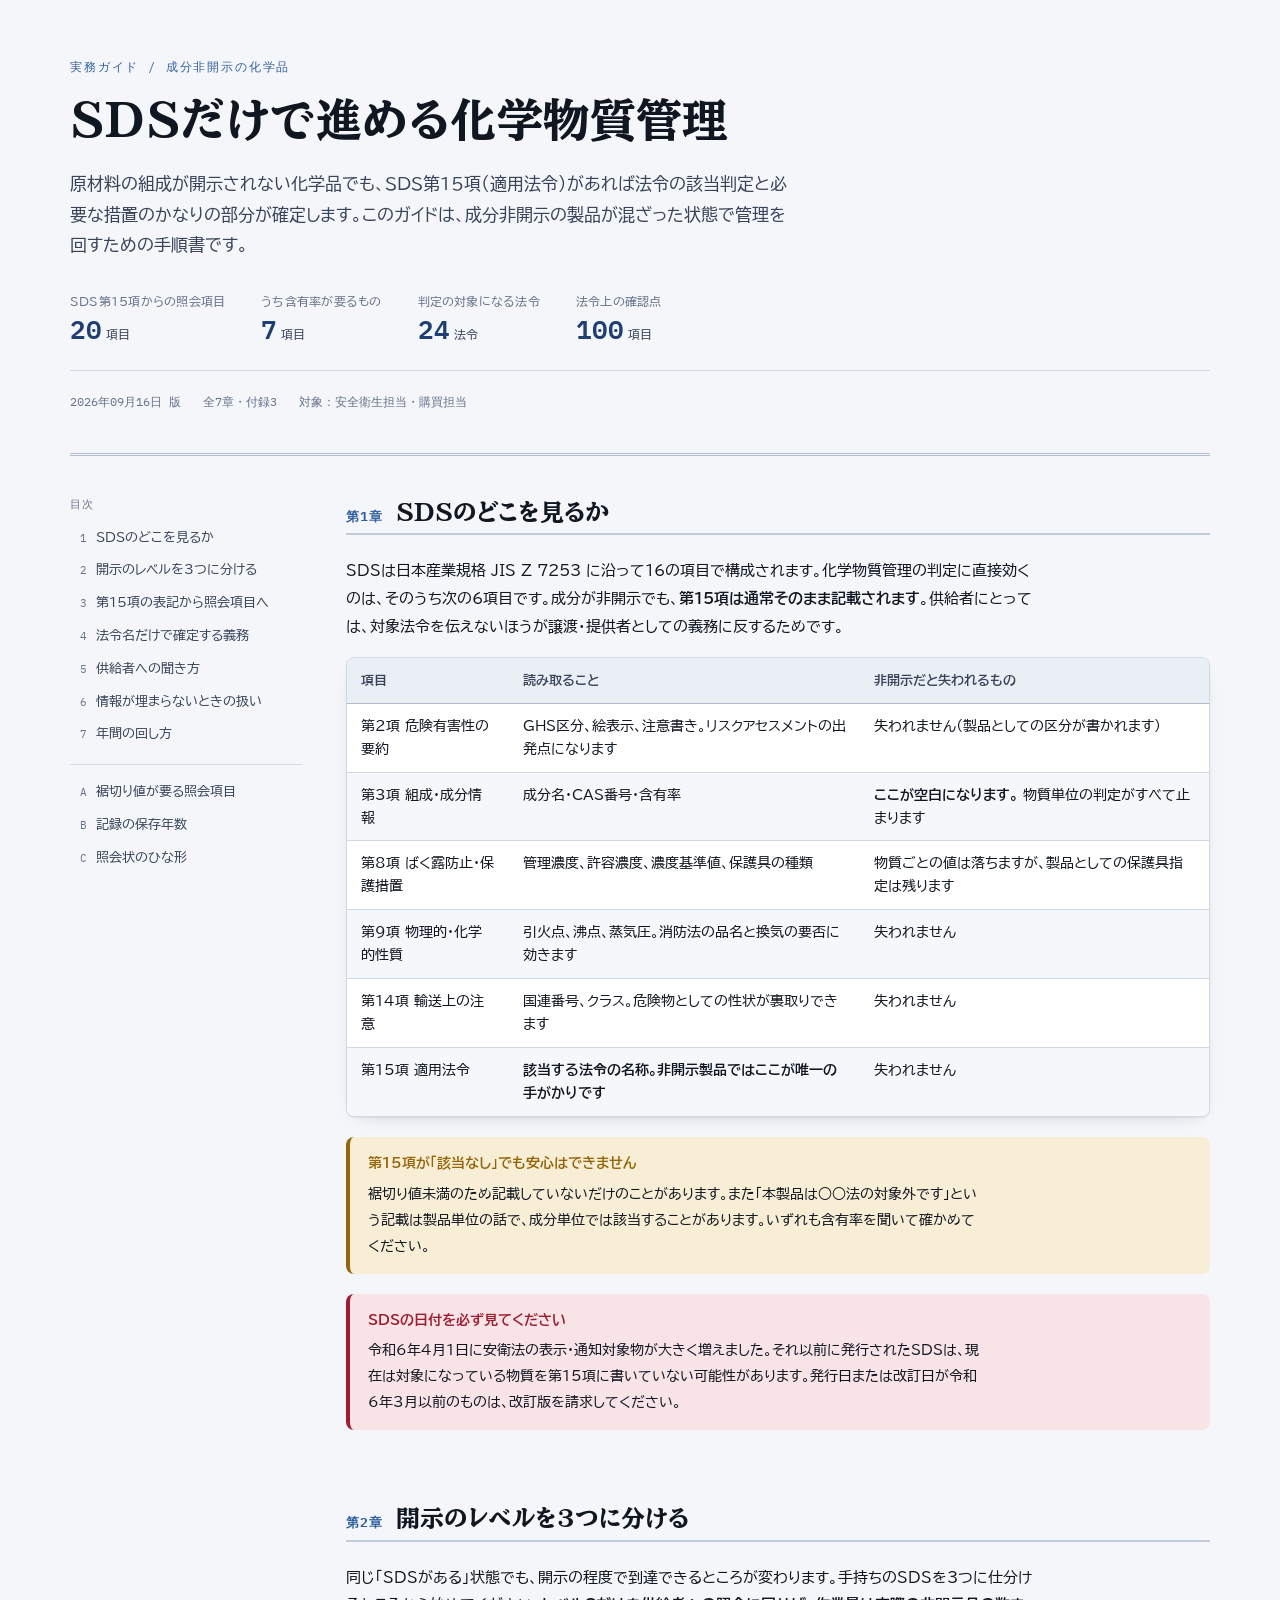
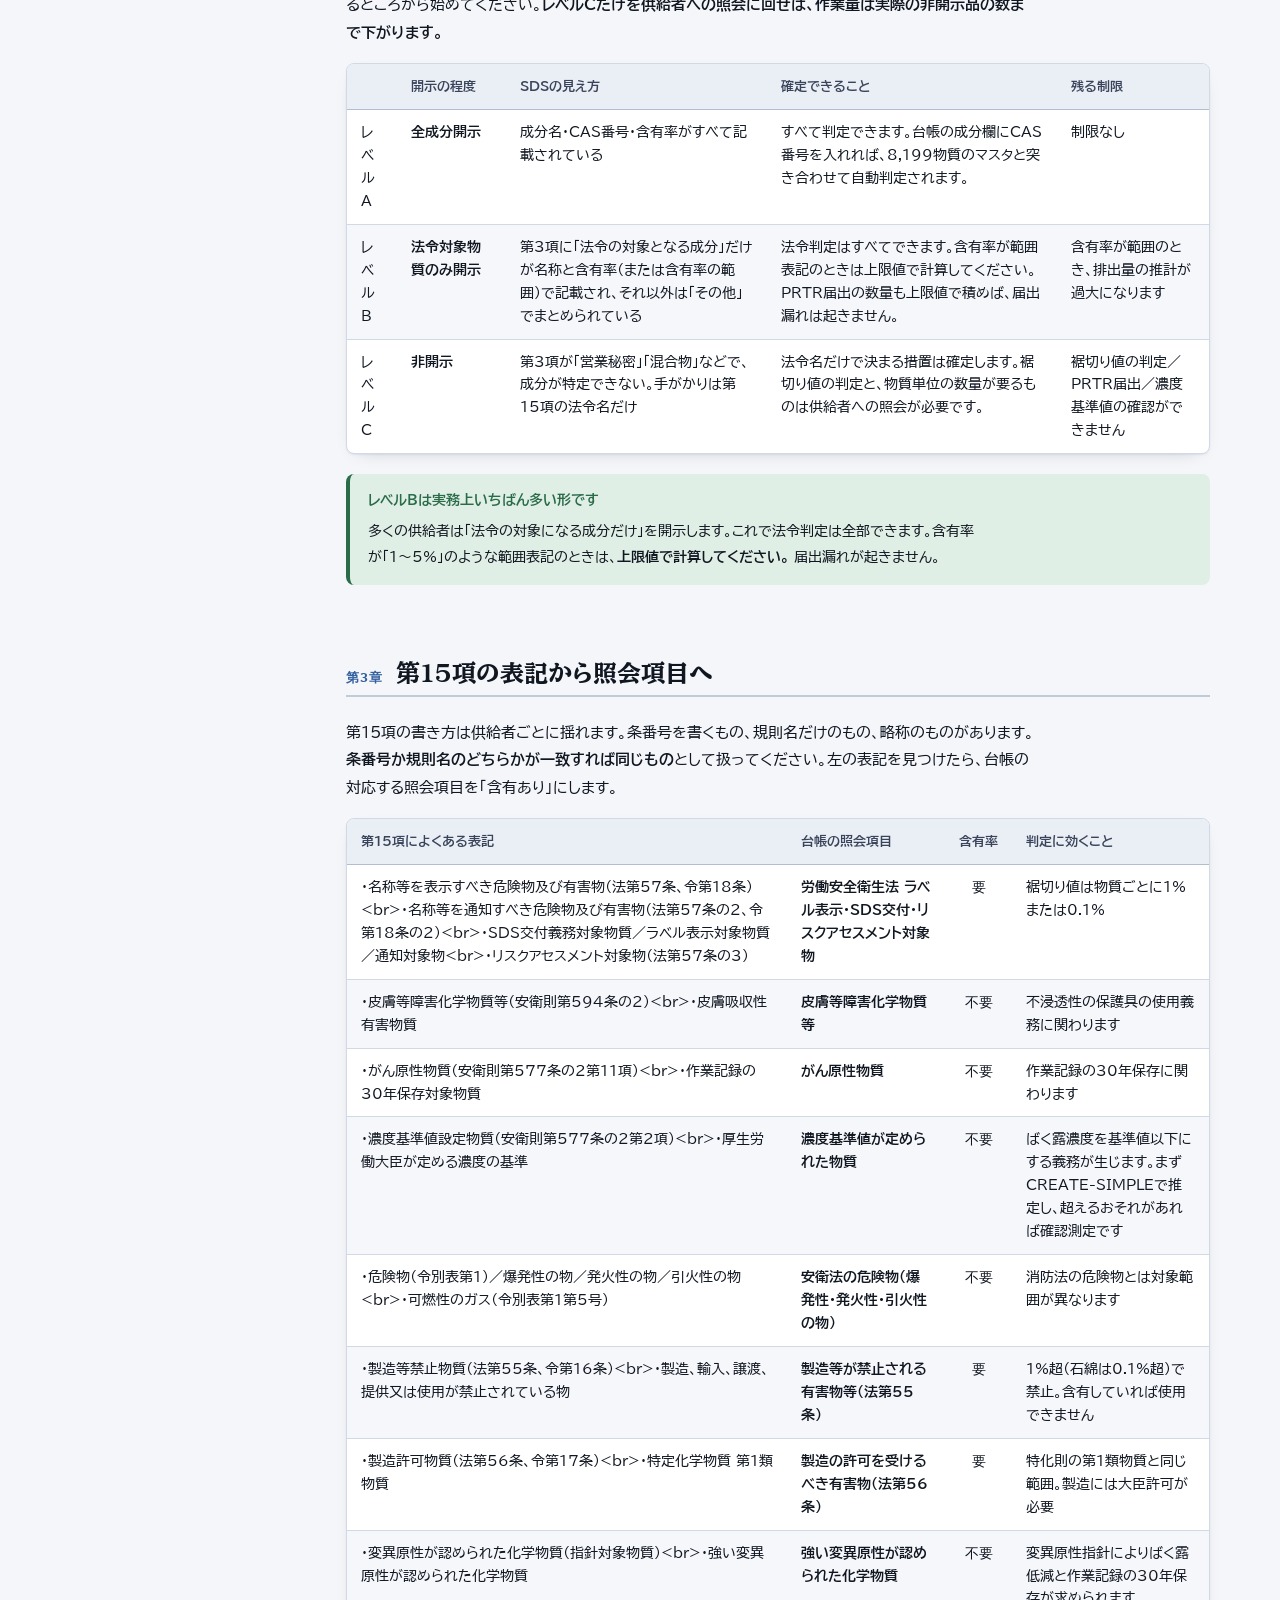
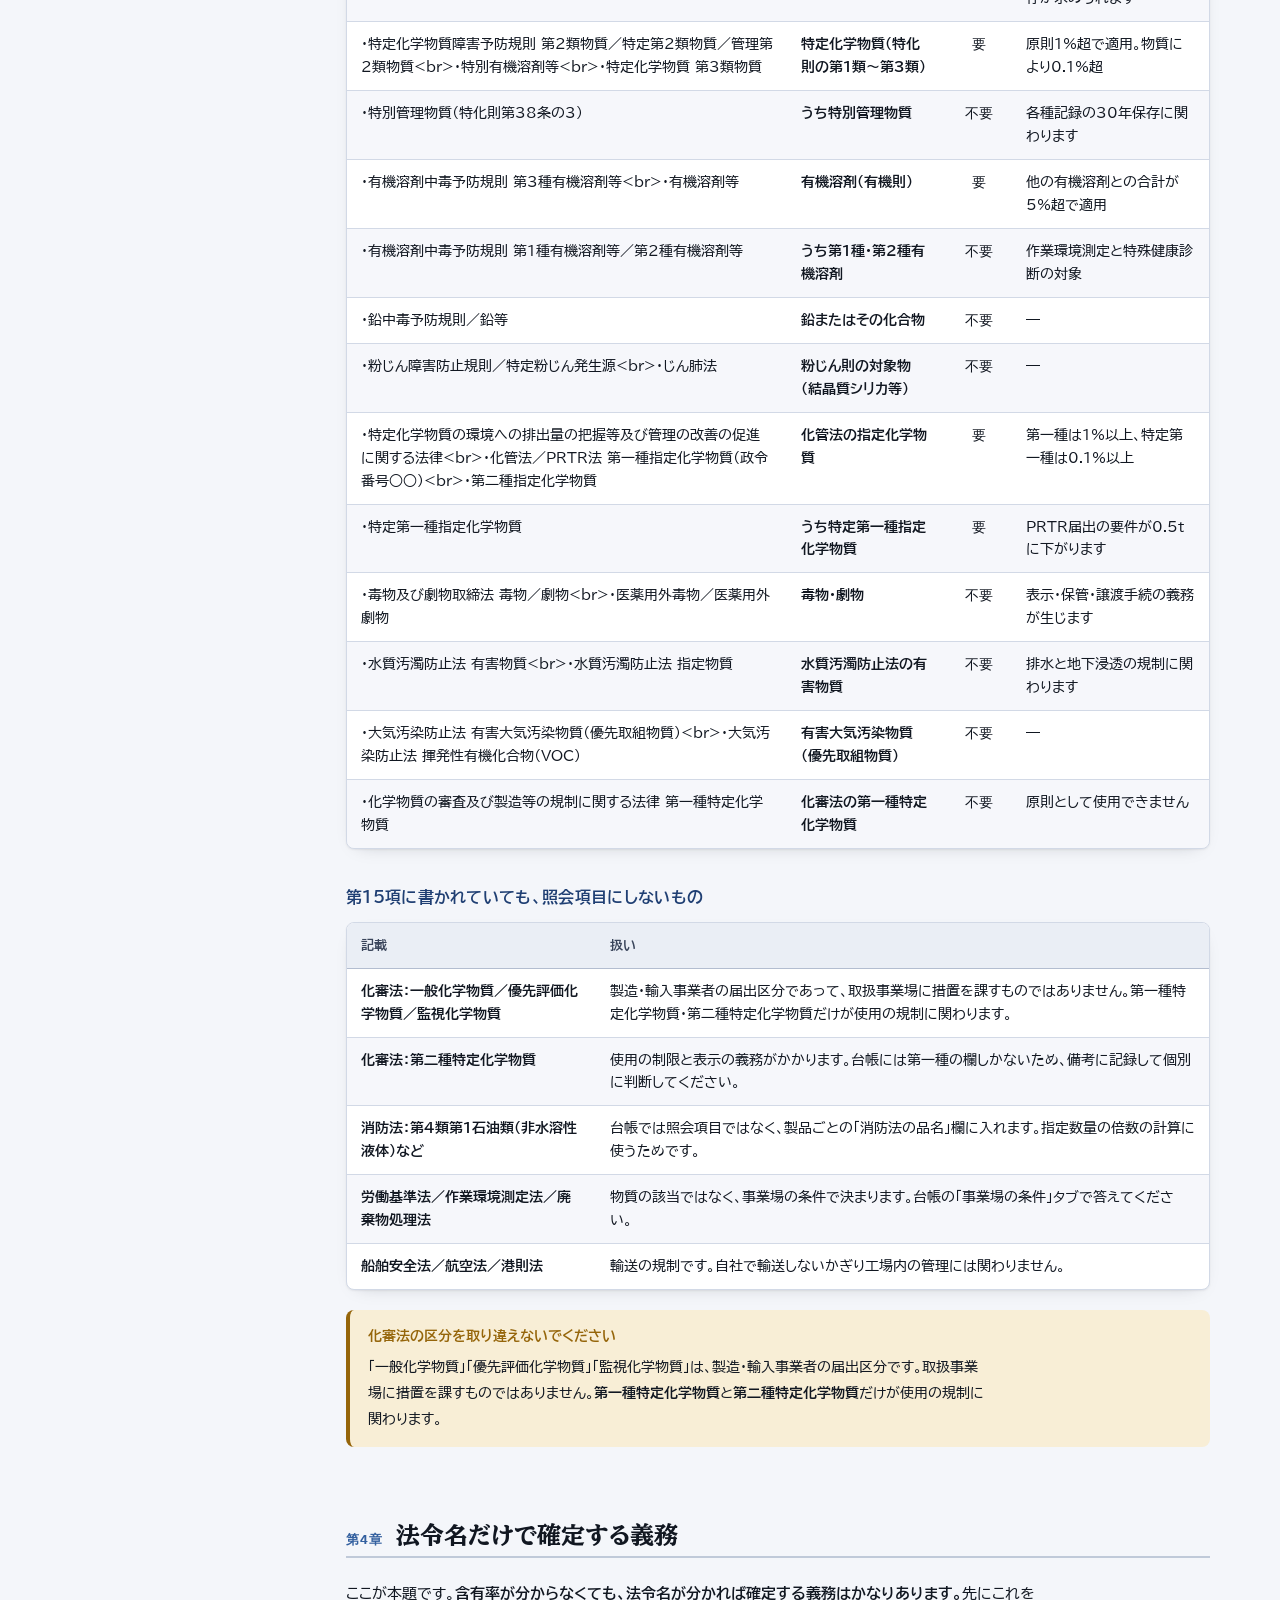
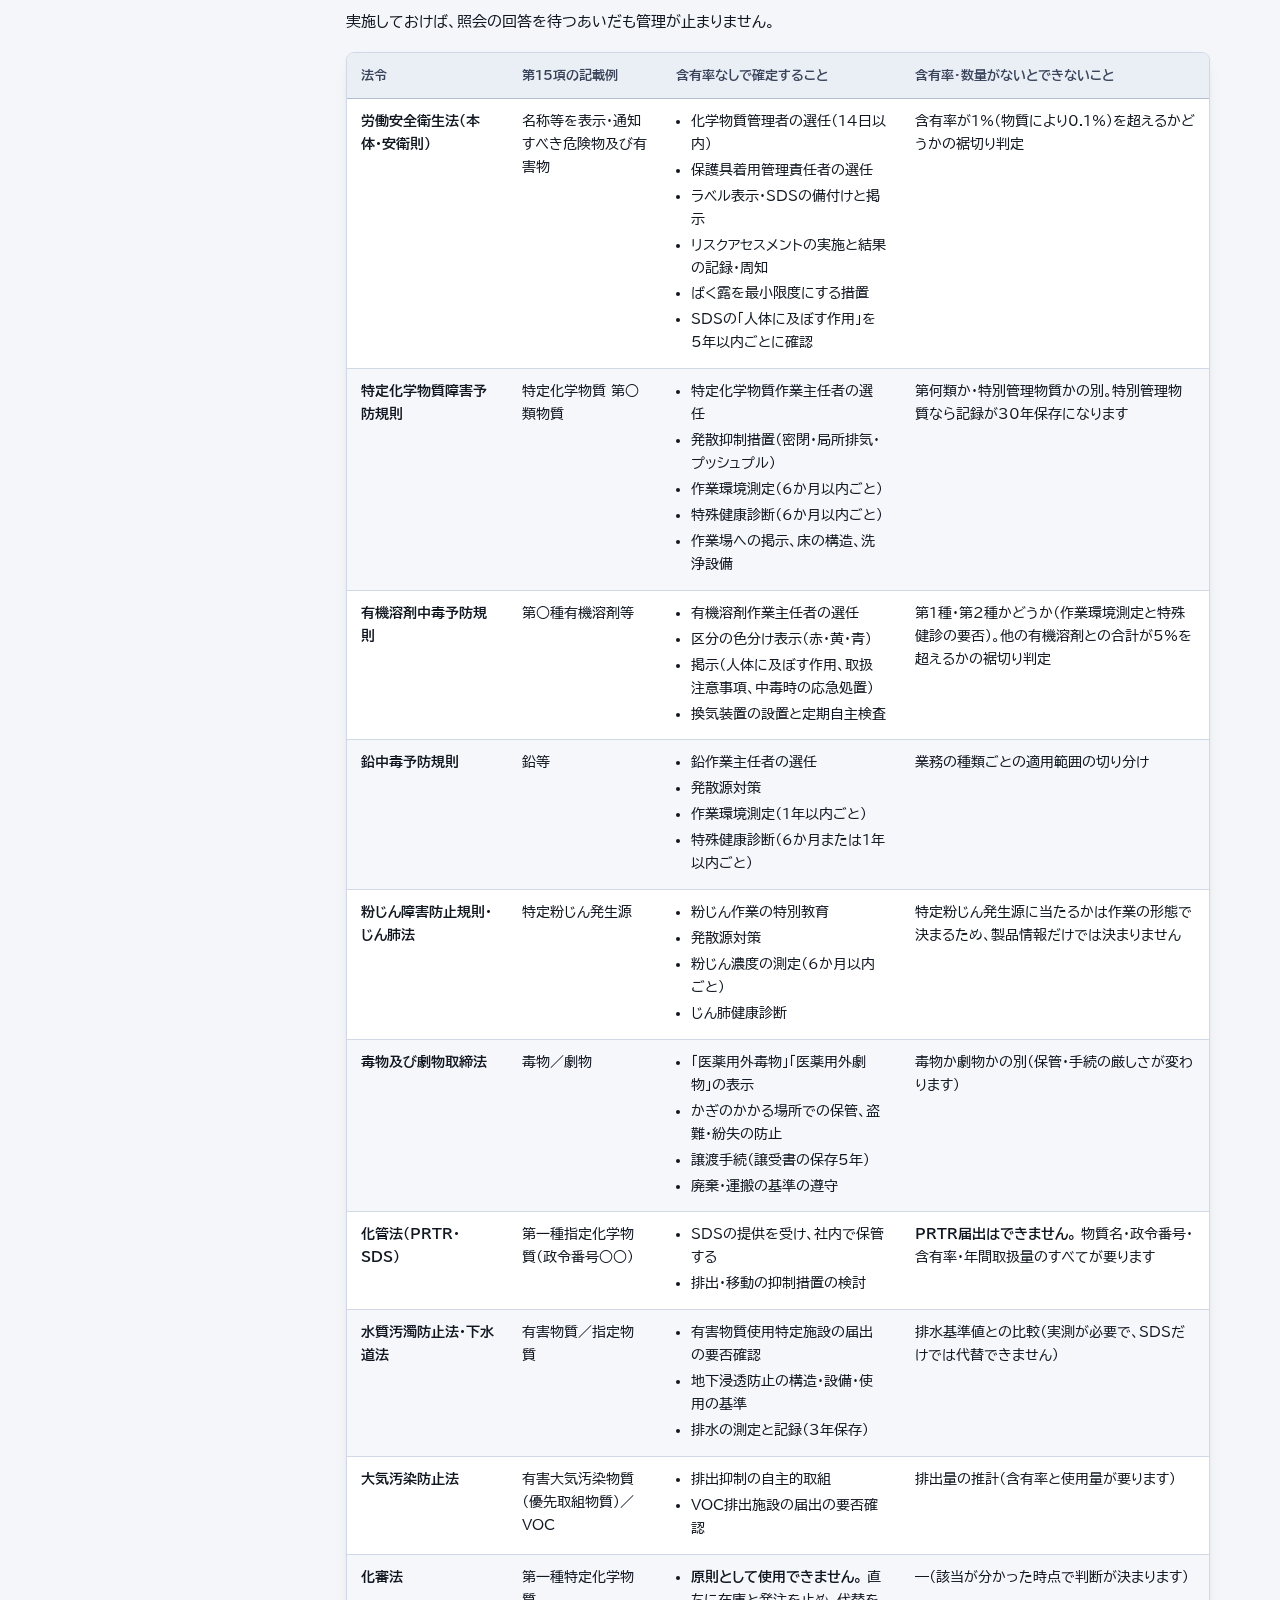
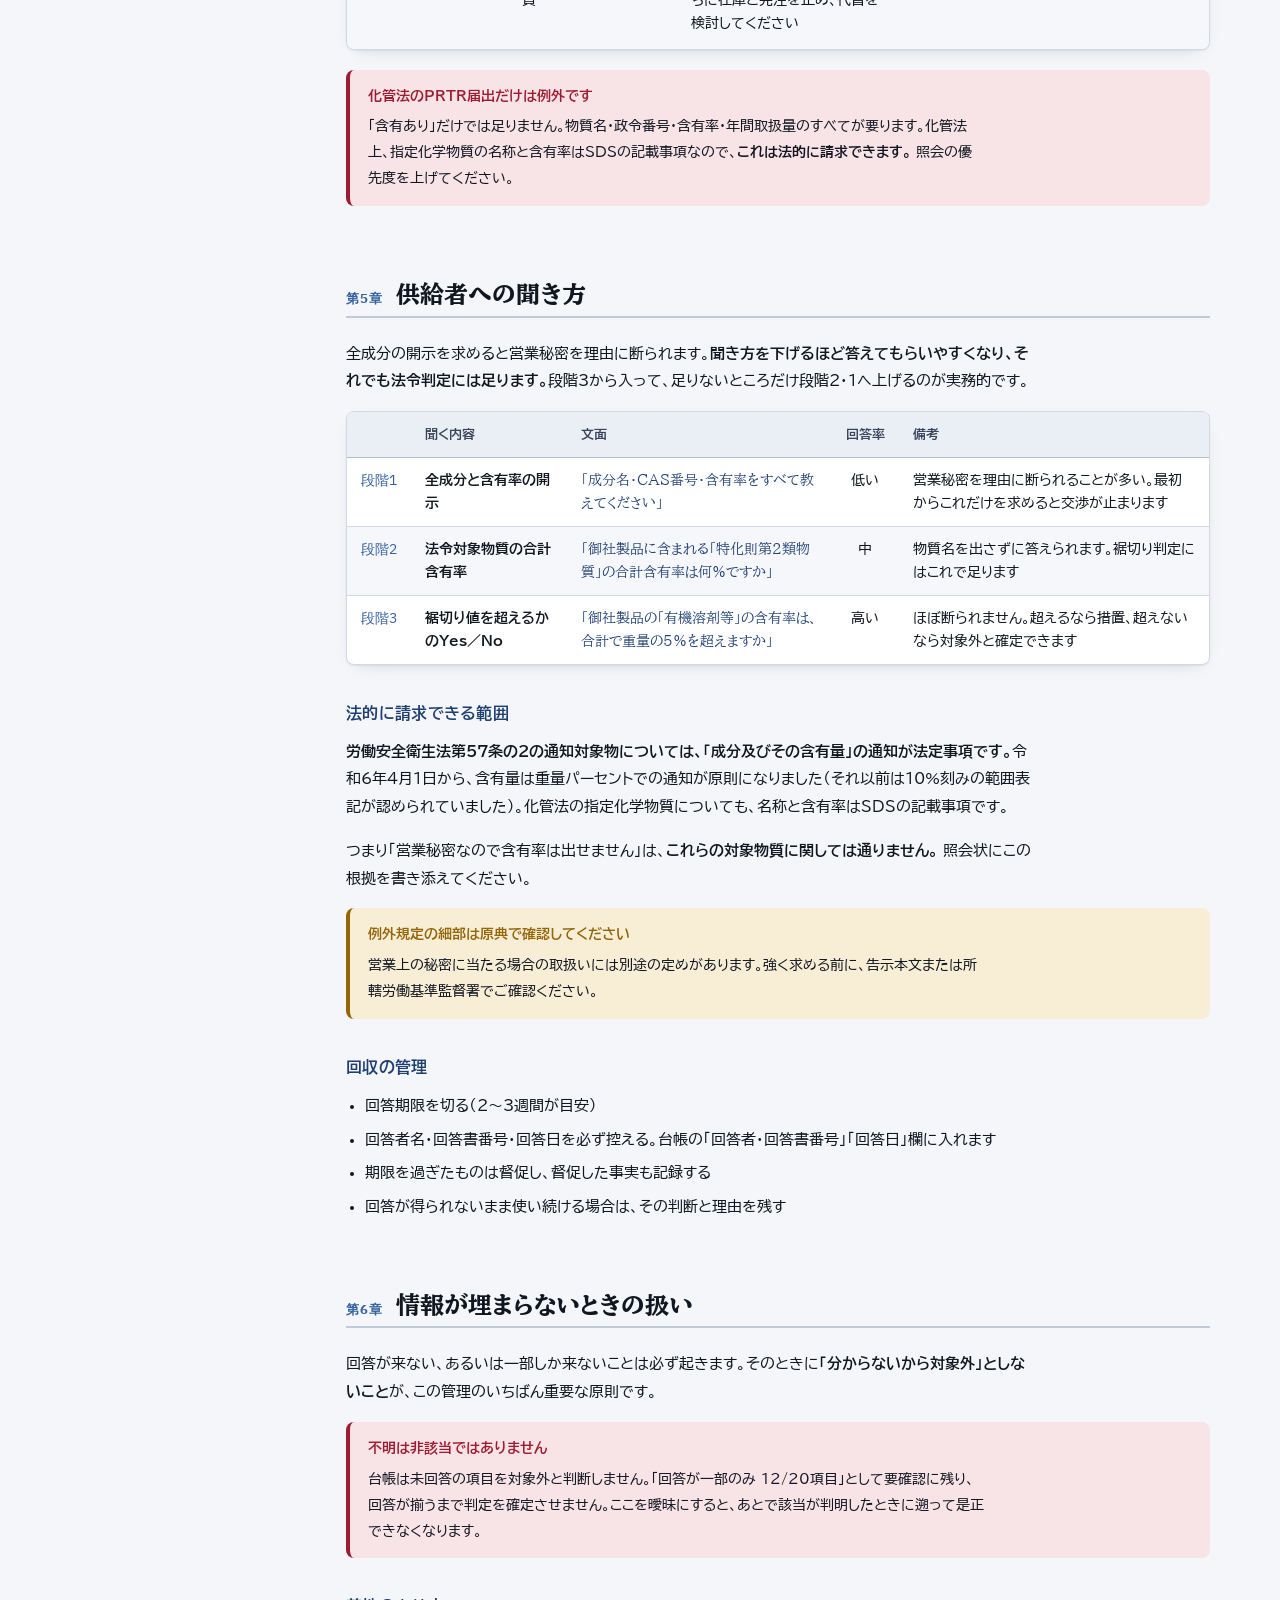
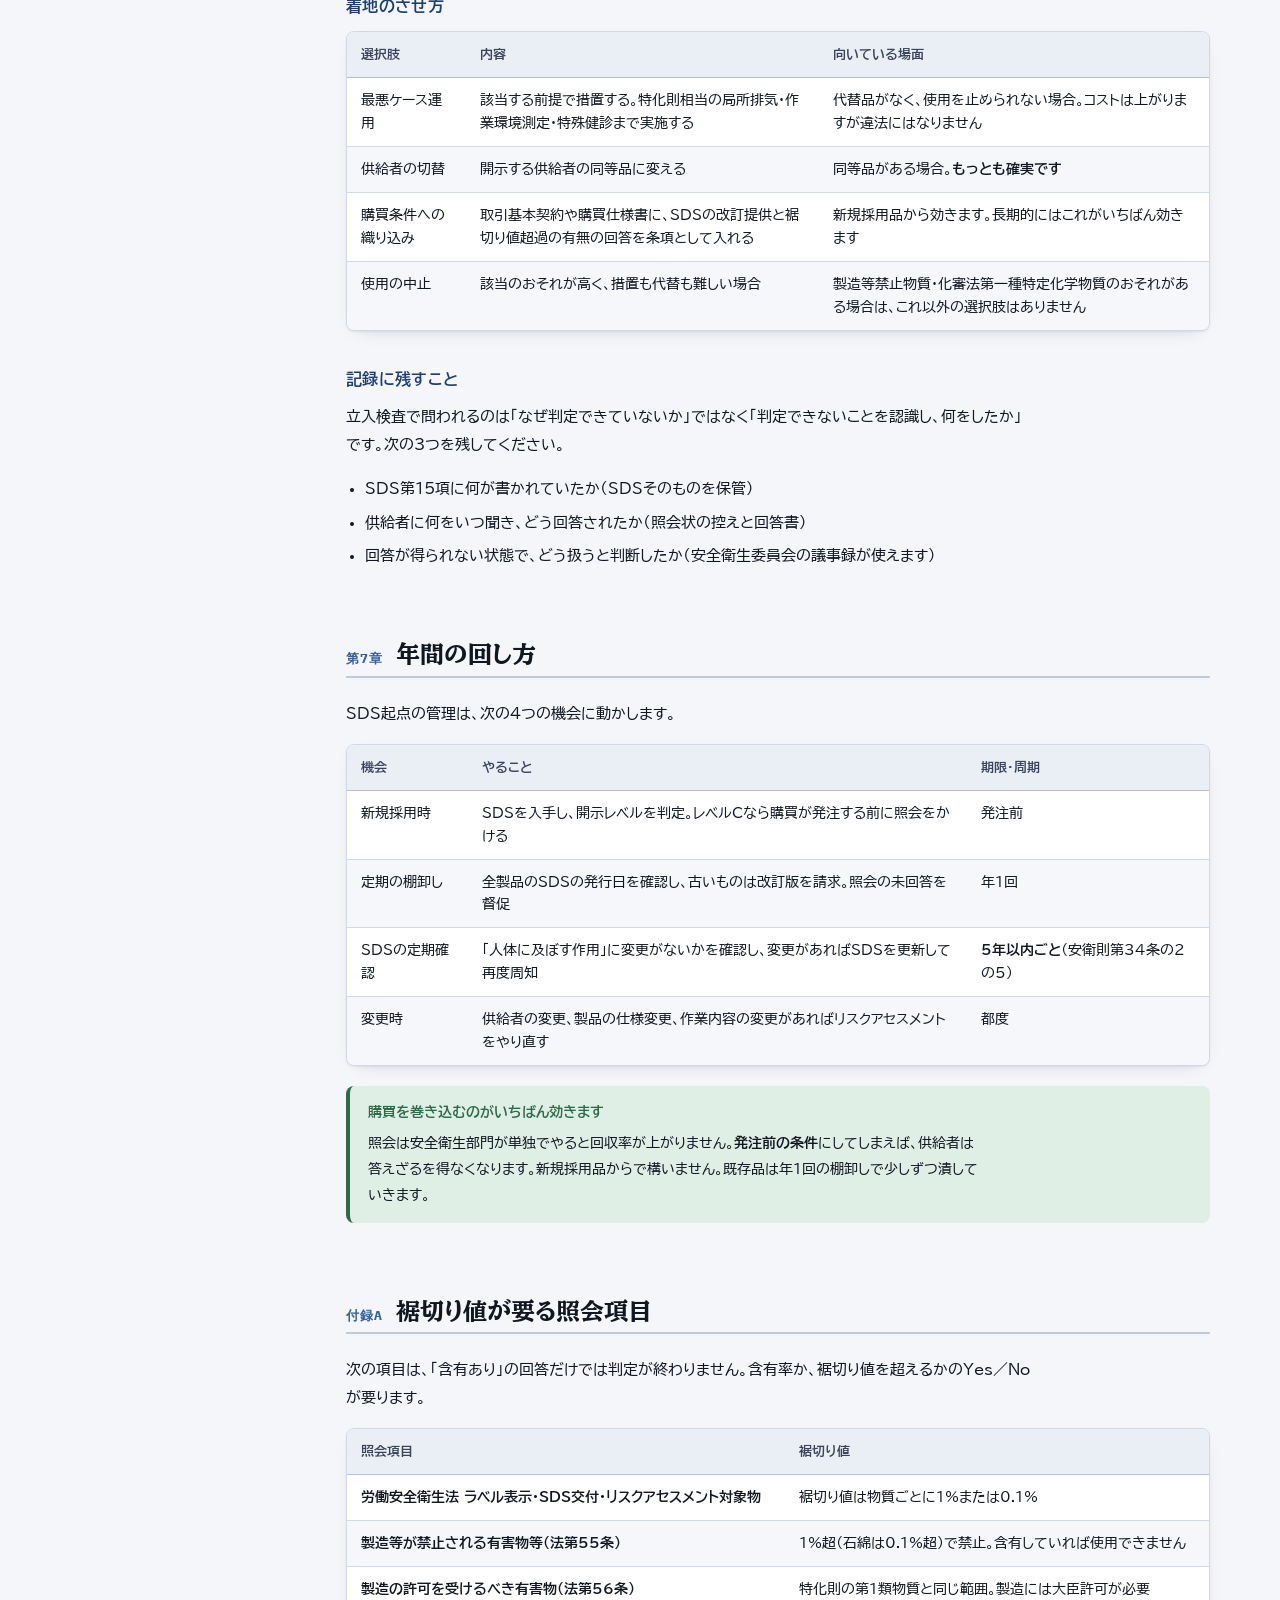
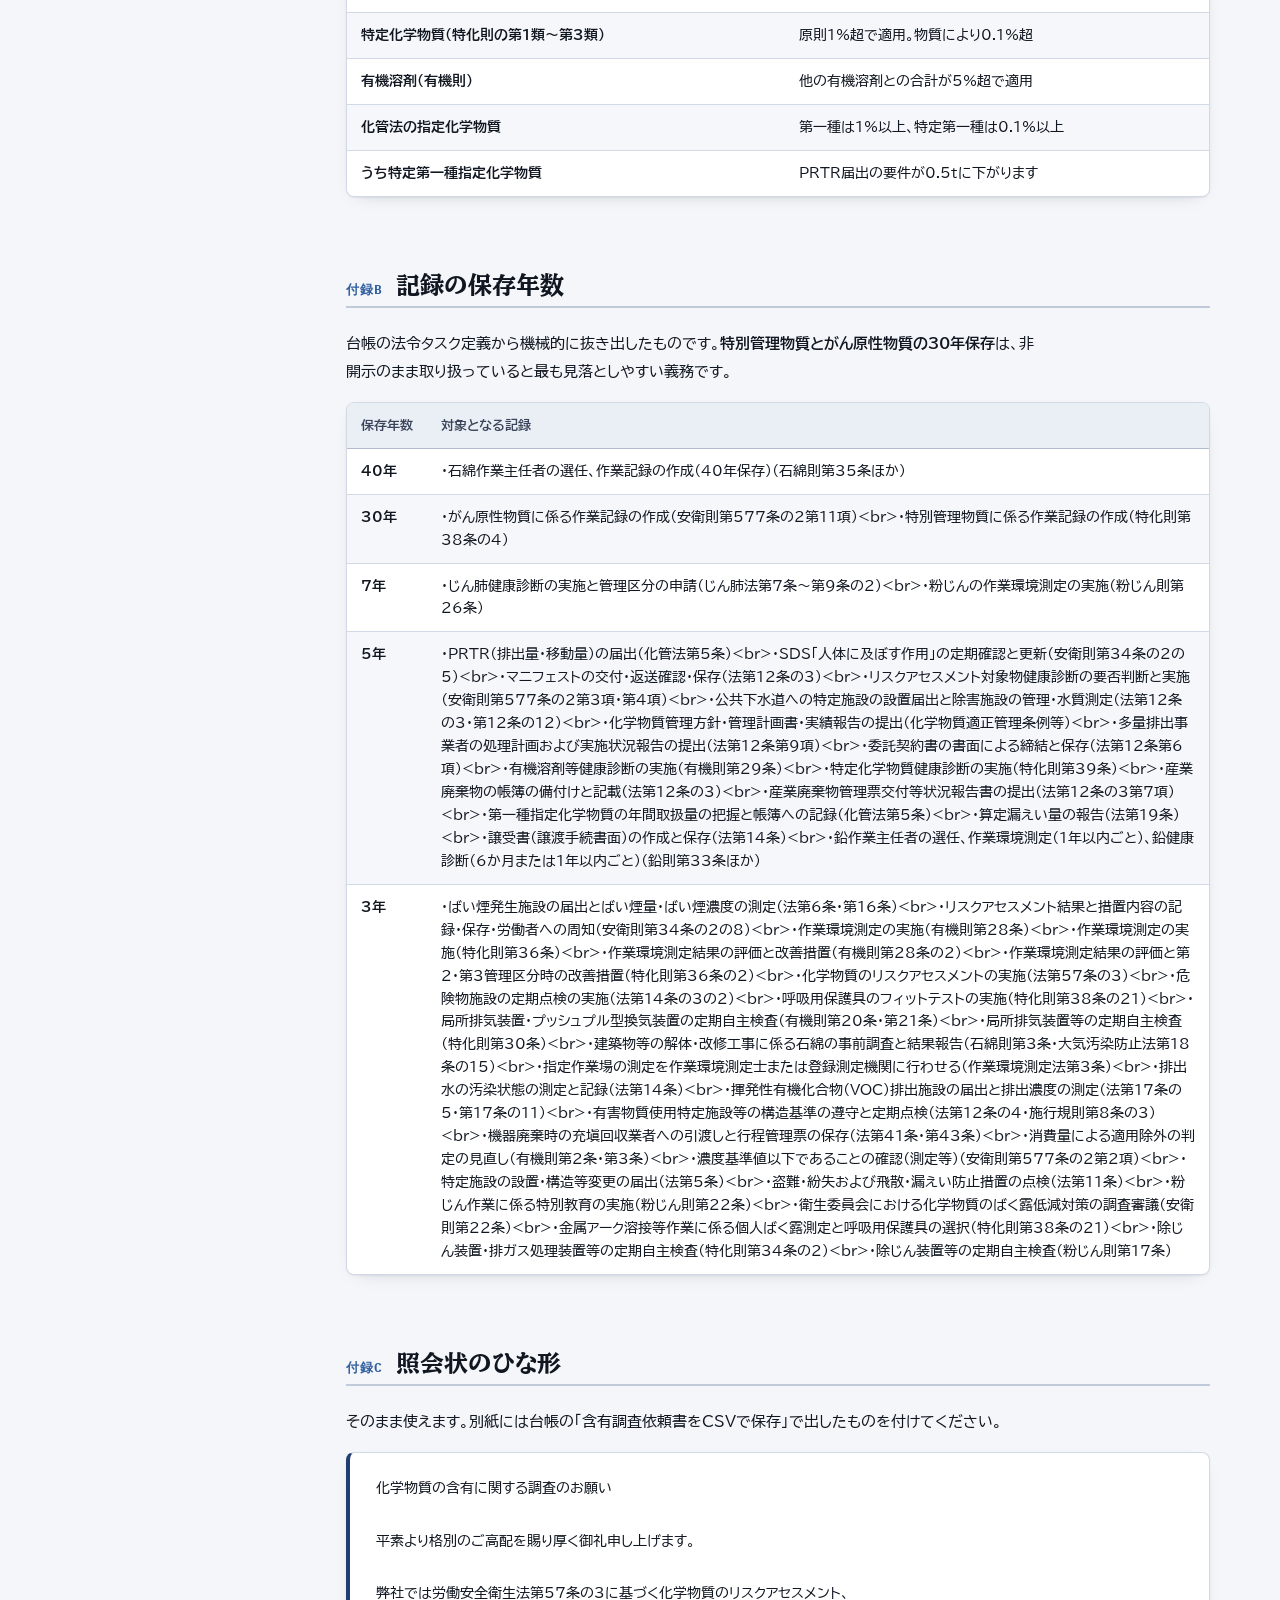
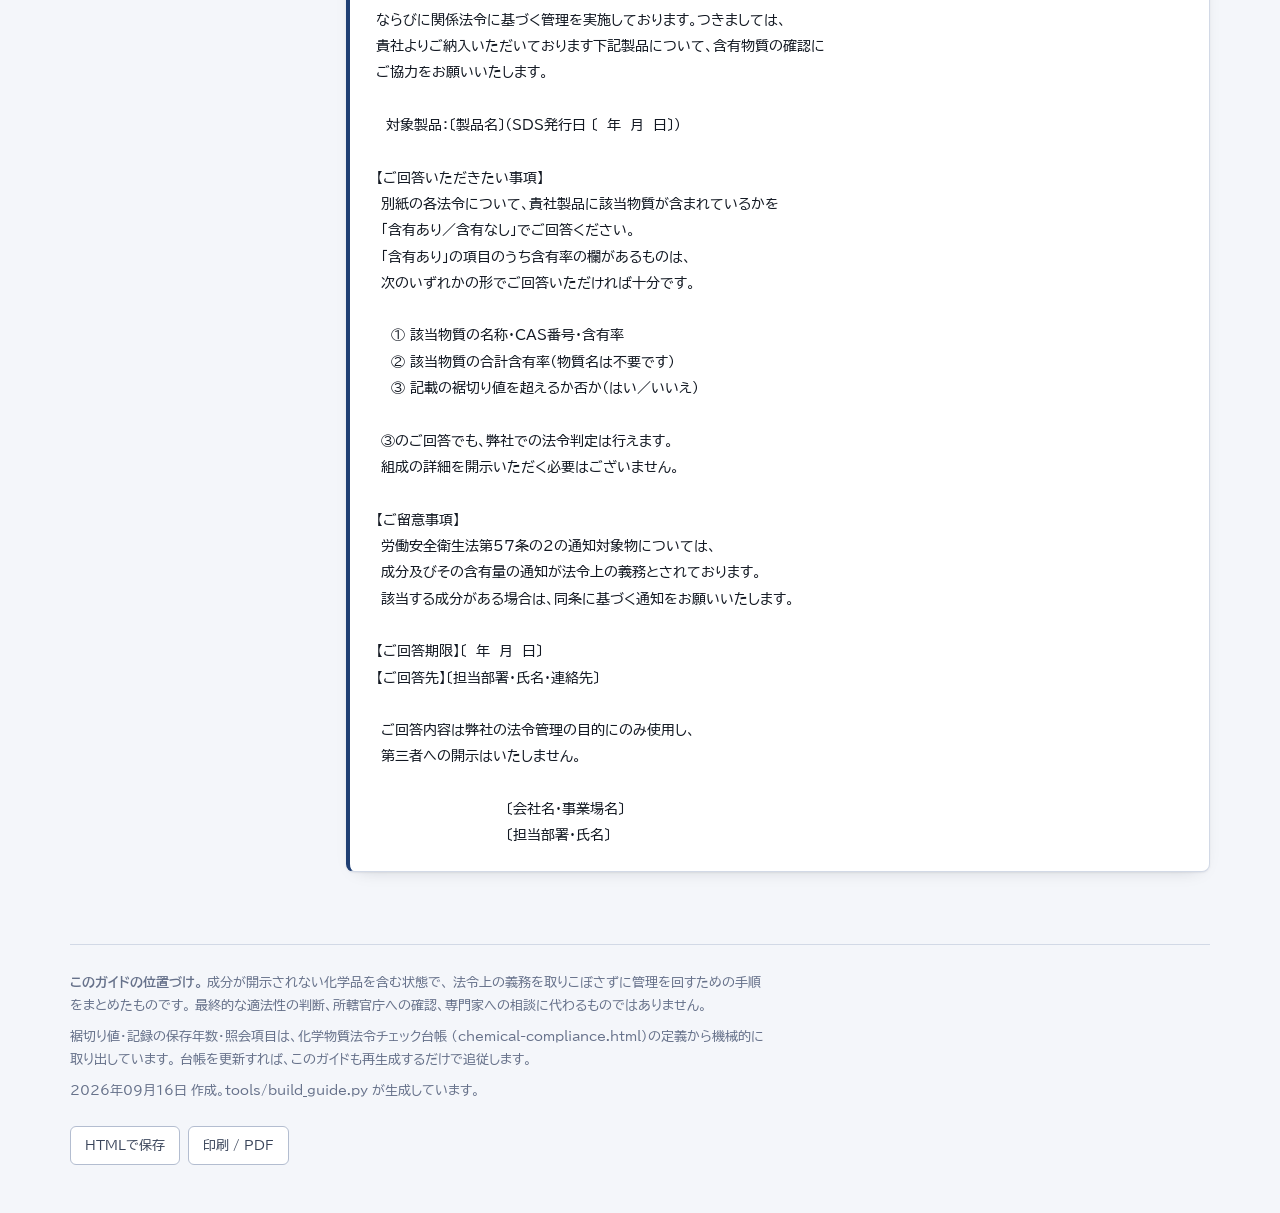
==== commit 5973164b: "濃度基準値の確認を、まずCREATE-SIMPLEで推定する手順に書き直した ANZ-09の表題が「濃度基準値以下であることの確認（測定等）」で、いきなり 測定が必要に読めていた。安衛則第577条の2" ====
--- a/chem-guide.html
+++ b/chem-guide.html
@@ -194,7 +194,7 @@
     <h1>SDSだけで進める化学物質管理</h1>
     <p class="lead">原材料の組成が開示されない化学品でも、SDS第15項（適用法令）があれば法令の該当判定と必要な措置のかなりの部分が確定します。このガイドは、成分非開示の製品が混ざった状態で管理を回すための手順書です。</p>
     <dl class="facts"><div><dt>SDS第15項からの照会項目</dt><dd>20<span class="u">項目</span></dd></div><div><dt>うち含有率が要るもの</dt><dd>7<span class="u">項目</span></dd></div><div><dt>判定の対象になる法令</dt><dd>24<span class="u">法令</span></dd></div><div><dt>法令上の確認点</dt><dd>100<span class="u">項目</span></dd></div></dl>
-    <div class="meta"><span>2026年09月15日 版</span><span>全7章・付録3</span>
+    <div class="meta"><span>2026年09月16日 版</span><span>全7章・付録3</span>
       <span>対象：安全衛生担当・購買担当</span></div>
   </header>
   <div class="main">
@@ -203,7 +203,7 @@
       <ol><li><a href="#sds"><span class="n">1</span><span>SDSのどこを見るか</span></a></li><li><a href="#levels"><span class="n">2</span><span>開示のレベルを3つに分ける</span></a></li><li><a href="#sec15"><span class="n">3</span><span>第15項の表記から照会項目へ</span></a></li><li><a href="#fixed"><span class="n">4</span><span>法令名だけで確定する義務</span></a></li><li><a href="#ask"><span class="n">5</span><span>供給者への聞き方</span></a></li><li><a href="#gaps"><span class="n">6</span><span>情報が埋まらないときの扱い</span></a></li><li><a href="#cycle"><span class="n">7</span><span>年間の回し方</span></a></li></ol>
       <ol class="ap"><li><a href="#ap-cutoff"><span class="n">A</span><span>裾切り値が要る照会項目</span></a></li><li><a href="#ap-keep"><span class="n">B</span><span>記録の保存年数</span></a></li><li><a href="#ap-letter"><span class="n">C</span><span>照会状のひな形</span></a></li></ol>
     </nav>
-    <article><section id="sds"><h2><span class="n">第1章</span><span>SDSのどこを見るか</span></h2><div class="rule"></div><p>SDSは日本産業規格 JIS Z 7253 に沿って16の項目で構成されます。化学物質管理の判定に直接効くのは、そのうち次の6項目です。成分が非開示でも、<b>第15項は通常そのまま記載されます</b>。供給者にとっては、対象法令を伝えないほうが譲渡・提供者としての義務に反するためです。</p><div class="tw"><table class=""><thead><tr><th>項目</th><th>読み取ること</th><th>非開示だと失われるもの</th></tr></thead><tbody><tr><td>第2項 危険有害性の要約</td><td>GHS区分、絵表示、注意書き。リスクアセスメントの出発点になります</td><td>失われません（製品としての区分が書かれます）</td></tr><tr><td>第3項 組成・成分情報</td><td>成分名・CAS番号・含有率</td><td><b>ここが空白になります。</b> 物質単位の判定がすべて止まります</td></tr><tr><td>第8項 ばく露防止・保護措置</td><td>管理濃度、許容濃度、濃度基準値、保護具の種類</td><td>物質ごとの値は落ちますが、製品としての保護具指定は残ります</td></tr><tr><td>第9項 物理的・化学的性質</td><td>引火点、沸点、蒸気圧。消防法の品名と換気の要否に効きます</td><td>失われません</td></tr><tr><td>第14項 輸送上の注意</td><td>国連番号、クラス。危険物としての性状が裏取りできます</td><td>失われません</td></tr><tr><td>第15項 適用法令</td><td><b>該当する法令の名称。非開示製品ではここが唯一の手がかりです</b></td><td>失われません</td></tr></tbody></table></div><aside class="note n-warn"><p class="nt">第15項が「該当なし」でも安心はできません</p><p>裾切り値未満のため記載していないだけのことがあります。また「本製品は○○法の対象外です」という記載は製品単位の話で、成分単位では該当することがあります。いずれも含有率を聞いて確かめてください。</p></aside><aside class="note n-crit"><p class="nt">SDSの日付を必ず見てください</p><p>令和6年4月1日に安衛法の表示・通知対象物が大きく増えました。それ以前に発行されたSDSは、現在は対象になっている物質を第15項に書いていない可能性があります。発行日または改訂日が令和6年3月以前のものは、改訂版を請求してください。</p></aside></section><section id="levels"><h2><span class="n">第2章</span><span>開示のレベルを3つに分ける</span></h2><div class="rule"></div><p>同じ「SDSがある」状態でも、開示の程度で到達できるところが変わります。手持ちのSDSを3つに仕分けるところから始めてください。<b>レベルCだけを供給者への照会に回せば、作業量は実際の非開示品の数まで下がります。</b></p><div class="tw"><table class=""><thead><tr><th></th><th>開示の程度</th><th>SDSの見え方</th><th>確定できること</th><th>残る制限</th></tr></thead><tbody><tr><td>レベルA</td><td><b>全成分開示</b></td><td>成分名・CAS番号・含有率がすべて記載されている</td><td>すべて判定できます。台帳の成分欄にCAS番号を入れれば、8,199物質のマスタと突き合わせて自動判定されます。</td><td>制限なし</td></tr><tr><td>レベルB</td><td><b>法令対象物質のみ開示</b></td><td>第3項に「法令の対象となる成分」だけが名称と含有率（または含有率の範囲）で記載され、それ以外は「その他」でまとめられている</td><td>法令判定はすべてできます。含有率が範囲表記のときは上限値で計算してください。PRTR届出の数量も上限値で積めば、届出漏れは起きません。</td><td>含有率が範囲のとき、排出量の推計が過大になります</td></tr><tr><td>レベルC</td><td><b>非開示</b></td><td>第3項が「営業秘密」「混合物」などで、成分が特定できない。手がかりは第15項の法令名だけ</td><td>法令名だけで決まる措置は確定します。裾切り値の判定と、物質単位の数量が要るものは供給者への照会が必要です。</td><td>裾切り値の判定／PRTR届出／濃度基準値の確認ができません</td></tr></tbody></table></div><aside class="note n-ok"><p class="nt">レベルBは実務上いちばん多い形です</p><p>多くの供給者は「法令の対象になる成分だけ」を開示します。これで法令判定は全部できます。含有率が「1〜5%」のような範囲表記のときは、<b>上限値で計算してください。</b> 届出漏れが起きません。</p></aside></section><section id="sec15"><h2><span class="n">第3章</span><span>第15項の表記から照会項目へ</span></h2><div class="rule"></div><p>第15項の書き方は供給者ごとに揺れます。条番号を書くもの、規則名だけのもの、略称のものがあります。<b>条番号か規則名のどちらかが一致すれば同じもの</b>として扱ってください。左の表記を見つけたら、台帳の対応する照会項目を「含有あり」にします。</p><div class="tw"><table class="sec15"><thead><tr><th>第15項によくある表記</th><th>台帳の照会項目</th><th>含有率</th><th>判定に効くこと</th></tr></thead><tbody><tr><td>・名称等を表示すべき危険物及び有害物（法第57条、令第18条）&lt;br&gt;・名称等を通知すべき危険物及び有害物（法第57条の2、令第18条の2）&lt;br&gt;・SDS交付義務対象物質／ラベル表示対象物質／通知対象物&lt;br&gt;・リスクアセスメント対象物（法第57条の3）</td><td><b>労働安全衛生法 ラベル表示・SDS交付・リスクアセスメント対象物</b></td><td>要</td><td>裾切り値は物質ごとに1%または0.1%</td></tr><tr><td>・皮膚等障害化学物質等（安衛則第594条の2）&lt;br&gt;・皮膚吸収性有害物質</td><td><b>皮膚等障害化学物質等</b></td><td>不要</td><td>不浸透性の保護具の使用義務に関わります</td></tr><tr><td>・がん原性物質（安衛則第577条の2第11項）&lt;br&gt;・作業記録の30年保存対象物質</td><td><b>がん原性物質</b></td><td>不要</td><td>作業記録の30年保存に関わります</td></tr><tr><td>・濃度基準値設定物質（安衛則第577条の2第2項）&lt;br&gt;・厚生労働大臣が定める濃度の基準</td><td><b>濃度基準値が定められた物質</b></td><td>不要</td><td>ばく露濃度を基準値以下にする義務が生じます</td></tr><tr><td>・危険物（令別表第1）／爆発性の物／発火性の物／引火性の物&lt;br&gt;・可燃性のガス（令別表第1第5号）</td><td><b>安衛法の危険物（爆発性・発火性・引火性の物）</b></td><td>不要</td><td>消防法の危険物とは対象範囲が異なります</td></tr><tr><td>・製造等禁止物質（法第55条、令第16条）&lt;br&gt;・製造、輸入、譲渡、提供又は使用が禁止されている物</td><td><b>製造等が禁止される有害物等（法第55条）</b></td><td>要</td><td>1%超（石綿は0.1%超）で禁止。含有していれば使用できません</td></tr><tr><td>・製造許可物質（法第56条、令第17条）&lt;br&gt;・特定化学物質 第1類物質</td><td><b>製造の許可を受けるべき有害物（法第56条）</b></td><td>要</td><td>特化則の第1類物質と同じ範囲。製造には大臣許可が必要</td></tr><tr><td>・変異原性が認められた化学物質（指針対象物質）&lt;br&gt;・強い変異原性が認められた化学物質</td><td><b>強い変異原性が認められた化学物質</b></td><td>不要</td><td>変異原性指針によりばく露低減と作業記録の30年保存が求められます</td></tr><tr><td>・特定化学物質障害予防規則 第2類物質／特定第2類物質／管理第2類物質&lt;br&gt;・特別有機溶剤等&lt;br&gt;・特定化学物質 第3類物質</td><td><b>特定化学物質（特化則の第1類〜第3類）</b></td><td>要</td><td>原則1%超で適用。物質により0.1%超</td></tr><tr><td>・特別管理物質（特化則第38条の3）</td><td><b>うち特別管理物質</b></td><td>不要</td><td>各種記録の30年保存に関わります</td></tr><tr><td>・有機溶剤中毒予防規則 第3種有機溶剤等&lt;br&gt;・有機溶剤等</td><td><b>有機溶剤（有機則）</b></td><td>要</td><td>他の有機溶剤との合計が5%超で適用</td></tr><tr><td>・有機溶剤中毒予防規則 第1種有機溶剤等／第2種有機溶剤等</td><td><b>うち第1種・第2種有機溶剤</b></td><td>不要</td><td>作業環境測定と特殊健康診断の対象</td></tr><tr><td>・鉛中毒予防規則／鉛等</td><td><b>鉛またはその化合物</b></td><td>不要</td><td>—</td></tr><tr><td>・粉じん障害防止規則／特定粉じん発生源&lt;br&gt;・じん肺法</td><td><b>粉じん則の対象物（結晶質シリカ等）</b></td><td>不要</td><td>—</td></tr><tr><td>・特定化学物質の環境への排出量の把握等及び管理の改善の促進に関する法律&lt;br&gt;・化管法／PRTR法 第一種指定化学物質（政令番号○○）&lt;br&gt;・第二種指定化学物質</td><td><b>化管法の指定化学物質</b></td><td>要</td><td>第一種は1%以上、特定第一種は0.1%以上</td></tr><tr><td>・特定第一種指定化学物質</td><td><b>うち特定第一種指定化学物質</b></td><td>要</td><td>PRTR届出の要件が0.5tに下がります</td></tr><tr><td>・毒物及び劇物取締法 毒物／劇物&lt;br&gt;・医薬用外毒物／医薬用外劇物</td><td><b>毒物・劇物</b></td><td>不要</td><td>表示・保管・譲渡手続の義務が生じます</td></tr><tr><td>・水質汚濁防止法 有害物質&lt;br&gt;・水質汚濁防止法 指定物質</td><td><b>水質汚濁防止法の有害物質</b></td><td>不要</td><td>排水と地下浸透の規制に関わります</td></tr><tr><td>・大気汚染防止法 有害大気汚染物質（優先取組物質）&lt;br&gt;・大気汚染防止法 揮発性有機化合物（VOC）</td><td><b>有害大気汚染物質（優先取組物質）</b></td><td>不要</td><td>—</td></tr><tr><td>・化学物質の審査及び製造等の規制に関する法律 第一種特定化学物質</td><td><b>化審法の第一種特定化学物質</b></td><td>不要</td><td>原則として使用できません</td></tr></tbody></table></div><h3>第15項に書かれていても、照会項目にしないもの</h3><div class="tw"><table class=""><thead><tr><th>記載</th><th>扱い</th></tr></thead><tbody><tr><td><b>化審法：一般化学物質／優先評価化学物質／監視化学物質</b></td><td>製造・輸入事業者の届出区分であって、取扱事業場に措置を課すものではありません。第一種特定化学物質・第二種特定化学物質だけが使用の規制に関わります。</td></tr><tr><td><b>化審法：第二種特定化学物質</b></td><td>使用の制限と表示の義務がかかります。台帳には第一種の欄しかないため、備考に記録して個別に判断してください。</td></tr><tr><td><b>消防法：第4類第1石油類（非水溶性液体）など</b></td><td>台帳では照会項目ではなく、製品ごとの「消防法の品名」欄に入れます。指定数量の倍数の計算に使うためです。</td></tr><tr><td><b>労働基準法／作業環境測定法／廃棄物処理法</b></td><td>物質の該当ではなく、事業場の条件で決まります。台帳の「事業場の条件」タブで答えてください。</td></tr><tr><td><b>船舶安全法／航空法／港則法</b></td><td>輸送の規制です。自社で輸送しないかぎり工場内の管理には関わりません。</td></tr></tbody></table></div><aside class="note n-warn"><p class="nt">化審法の区分を取り違えないでください</p><p>「一般化学物質」「優先評価化学物質」「監視化学物質」は、製造・輸入事業者の届出区分です。取扱事業場に措置を課すものではありません。<b>第一種特定化学物質</b>と<b>第二種特定化学物質</b>だけが使用の規制に関わります。</p></aside></section><section id="fixed"><h2><span class="n">第4章</span><span>法令名だけで確定する義務</span></h2><div class="rule"></div><p>ここが本題です。<b>含有率が分からなくても、法令名が分かれば確定する義務はかなりあります。</b>先にこれを実施しておけば、照会の回答を待つあいだも管理が止まりません。</p><div class="tw"><table class="bylaw"><thead><tr><th>法令</th><th>第15項の記載例</th><th>含有率なしで確定すること</th><th>含有率・数量がないとできないこと</th></tr></thead><tbody><tr><td><b>労働安全衛生法（本体・安衛則）</b></td><td>名称等を表示・通知すべき危険物及び有害物</td><td><ul><li>化学物質管理者の選任（14日以内）</li><li>保護具着用管理責任者の選任</li><li>ラベル表示・SDSの備付けと掲示</li><li>リスクアセスメントの実施と結果の記録・周知</li><li>ばく露を最小限度にする措置</li><li>SDSの「人体に及ぼす作用」を5年以内ごとに確認</li></ul></td><td>含有率が1%（物質により0.1%）を超えるかどうかの裾切り判定</td></tr><tr><td><b>特定化学物質障害予防規則</b></td><td>特定化学物質 第○類物質</td><td><ul><li>特定化学物質作業主任者の選任</li><li>発散抑制措置（密閉・局所排気・プッシュプル）</li><li>作業環境測定（6か月以内ごと）</li><li>特殊健康診断（6か月以内ごと）</li><li>作業場への掲示、床の構造、洗浄設備</li></ul></td><td>第何類か・特別管理物質かの別。特別管理物質なら記録が30年保存になります</td></tr><tr><td><b>有機溶剤中毒予防規則</b></td><td>第○種有機溶剤等</td><td><ul><li>有機溶剤作業主任者の選任</li><li>区分の色分け表示（赤・黄・青）</li><li>掲示（人体に及ぼす作用、取扱注意事項、中毒時の応急処置）</li><li>換気装置の設置と定期自主検査</li></ul></td><td>第1種・第2種かどうか（作業環境測定と特殊健診の要否）。他の有機溶剤との合計が5%を超えるかの裾切り判定</td></tr><tr><td><b>鉛中毒予防規則</b></td><td>鉛等</td><td><ul><li>鉛作業主任者の選任</li><li>発散源対策</li><li>作業環境測定（1年以内ごと）</li><li>特殊健康診断（6か月または1年以内ごと）</li></ul></td><td>業務の種類ごとの適用範囲の切り分け</td></tr><tr><td><b>粉じん障害防止規則・じん肺法</b></td><td>特定粉じん発生源</td><td><ul><li>粉じん作業の特別教育</li><li>発散源対策</li><li>粉じん濃度の測定（6か月以内ごと）</li><li>じん肺健康診断</li></ul></td><td>特定粉じん発生源に当たるかは作業の形態で決まるため、製品情報だけでは決まりません</td></tr><tr><td><b>毒物及び劇物取締法</b></td><td>毒物／劇物</td><td><ul><li>「医薬用外毒物」「医薬用外劇物」の表示</li><li>かぎのかかる場所での保管、盗難・紛失の防止</li><li>譲渡手続（譲受書の保存5年）</li><li>廃棄・運搬の基準の遵守</li></ul></td><td>毒物か劇物かの別（保管・手続の厳しさが変わります）</td></tr><tr><td><b>化管法（PRTR・SDS）</b></td><td>第一種指定化学物質（政令番号○○）</td><td><ul><li>SDSの提供を受け、社内で保管する</li><li>排出・移動の抑制措置の検討</li></ul></td><td><b>PRTR届出はできません。</b> 物質名・政令番号・含有率・年間取扱量のすべてが要ります</td></tr><tr><td><b>水質汚濁防止法・下水道法</b></td><td>有害物質／指定物質</td><td><ul><li>有害物質使用特定施設の届出の要否確認</li><li>地下浸透防止の構造・設備・使用の基準</li><li>排水の測定と記録（3年保存）</li></ul></td><td>排水基準値との比較（実測が必要で、SDSだけでは代替できません）</td></tr><tr><td><b>大気汚染防止法</b></td><td>有害大気汚染物質（優先取組物質）／VOC</td><td><ul><li>排出抑制の自主的取組</li><li>VOC排出施設の届出の要否確認</li></ul></td><td>排出量の推計（含有率と使用量が要ります）</td></tr><tr><td><b>化審法</b></td><td>第一種特定化学物質</td><td><ul><li><b>原則として使用できません。</b> 直ちに在庫と発注を止め、代替を検討してください</li></ul></td><td>—（該当が分かった時点で判断が決まります）</td></tr></tbody></table></div><aside class="note n-crit"><p class="nt">化管法のPRTR届出だけは例外です</p><p>「含有あり」だけでは足りません。物質名・政令番号・含有率・年間取扱量のすべてが要ります。化管法上、指定化学物質の名称と含有率はSDSの記載事項なので、<b>これは法的に請求できます。</b> 照会の優先度を上げてください。</p></aside></section><section id="ask"><h2><span class="n">第5章</span><span>供給者への聞き方</span></h2><div class="rule"></div><p>全成分の開示を求めると営業秘密を理由に断られます。<b>聞き方を下げるほど答えてもらいやすくなり、それでも法令判定には足ります。</b>段階3から入って、足りないところだけ段階2・1へ上げるのが実務的です。</p><div class="tw"><table class="ask"><thead><tr><th></th><th>聞く内容</th><th>文面</th><th>回答率</th><th>備考</th></tr></thead><tbody><tr><td>段階1</td><td><b>全成分と含有率の開示</b></td><td><span class='q'>「成分名・CAS番号・含有率をすべて教えてください」</span></td><td>低い</td><td>営業秘密を理由に断られることが多い。最初からこれだけを求めると交渉が止まります</td></tr><tr><td>段階2</td><td><b>法令対象物質の合計含有率</b></td><td><span class='q'>「御社製品に含まれる「特化則第2類物質」の合計含有率は何%ですか」</span></td><td>中</td><td>物質名を出さずに答えられます。裾切り判定にはこれで足ります</td></tr><tr><td>段階3</td><td><b>裾切り値を超えるかのYes／No</b></td><td><span class='q'>「御社製品の「有機溶剤等」の含有率は、合計で重量の5%を超えますか」</span></td><td>高い</td><td>ほぼ断られません。超えるなら措置、超えないなら対象外と確定できます</td></tr></tbody></table></div><h3>法的に請求できる範囲</h3><p><b>労働安全衛生法第57条の2の通知対象物については、「成分及びその含有量」の通知が法定事項です。</b>令和6年4月1日から、含有量は重量パーセントでの通知が原則になりました（それ以前は10%刻みの範囲表記が認められていました）。化管法の指定化学物質についても、名称と含有率はSDSの記載事項です。</p><p>つまり「営業秘密なので含有率は出せません」は、<b>これらの対象物質に関しては通りません。</b> 照会状にこの根拠を書き添えてください。</p><aside class="note n-warn"><p class="nt">例外規定の細部は原典で確認してください</p><p>営業上の秘密に当たる場合の取扱いには別途の定めがあります。強く求める前に、告示本文または所轄労働基準監督署でご確認ください。</p></aside><h3>回収の管理</h3><ul class='steps'><li>回答期限を切る（2〜3週間が目安）</li><li>回答者名・回答書番号・回答日を必ず控える。台帳の「回答者・回答書番号」「回答日」欄に入れます</li><li>期限を過ぎたものは督促し、督促した事実も記録する</li><li>回答が得られないまま使い続ける場合は、その判断と理由を残す</li></ul></section><section id="gaps"><h2><span class="n">第6章</span><span>情報が埋まらないときの扱い</span></h2><div class="rule"></div><p>回答が来ない、あるいは一部しか来ないことは必ず起きます。そのときに<b>「分からないから対象外」としないこと</b>が、この管理のいちばん重要な原則です。</p><aside class="note n-crit"><p class="nt">不明は非該当ではありません</p><p>台帳は未回答の項目を対象外と判断しません。「回答が一部のみ 12/20項目」として要確認に残り、回答が揃うまで判定を確定させません。ここを曖昧にすると、あとで該当が判明したときに遡って是正できなくなります。</p></aside><h3>着地のさせ方</h3><div class="tw"><table class=""><thead><tr><th>選択肢</th><th>内容</th><th>向いている場面</th></tr></thead><tbody><tr><td>最悪ケース運用</td><td>該当する前提で措置する。特化則相当の局所排気・作業環境測定・特殊健診まで実施する</td><td>代替品がなく、使用を止められない場合。コストは上がりますが違法にはなりません</td></tr><tr><td>供給者の切替</td><td>開示する供給者の同等品に変える</td><td>同等品がある場合。<b>もっとも確実です</b></td></tr><tr><td>購買条件への織り込み</td><td>取引基本契約や購買仕様書に、SDSの改訂提供と裾切り値超過の有無の回答を条項として入れる</td><td>新規採用品から効きます。長期的にはこれがいちばん効きます</td></tr><tr><td>使用の中止</td><td>該当のおそれが高く、措置も代替も難しい場合</td><td>製造等禁止物質・化審法第一種特定化学物質のおそれがある場合は、これ以外の選択肢はありません</td></tr></tbody></table></div><h3>記録に残すこと</h3><p>立入検査で問われるのは「なぜ判定できていないか」ではなく「判定できないことを認識し、何をしたか」です。次の3つを残してください。</p><ul class='steps'><li>SDS第15項に何が書かれていたか（SDSそのものを保管）</li><li>供給者に何をいつ聞き、どう回答されたか（照会状の控えと回答書）</li><li>回答が得られない状態で、どう扱うと判断したか（安全衛生委員会の議事録が使えます）</li></ul></section><section id="cycle"><h2><span class="n">第7章</span><span>年間の回し方</span></h2><div class="rule"></div><p>SDS起点の管理は、次の4つの機会に動かします。</p><div class="tw"><table class=""><thead><tr><th>機会</th><th>やること</th><th>期限・周期</th></tr></thead><tbody><tr><td>新規採用時</td><td>SDSを入手し、開示レベルを判定。レベルCなら購買が発注する前に照会をかける</td><td>発注前</td></tr><tr><td>定期の棚卸し</td><td>全製品のSDSの発行日を確認し、古いものは改訂版を請求。照会の未回答を督促</td><td>年1回</td></tr><tr><td>SDSの定期確認</td><td>「人体に及ぼす作用」に変更がないかを確認し、変更があればSDSを更新して再度周知</td><td><b>5年以内ごと</b>（安衛則第34条の2の5）</td></tr><tr><td>変更時</td><td>供給者の変更、製品の仕様変更、作業内容の変更があればリスクアセスメントをやり直す</td><td>都度</td></tr></tbody></table></div><aside class="note n-ok"><p class="nt">購買を巻き込むのがいちばん効きます</p><p>照会は安全衛生部門が単独でやると回収率が上がりません。<b>発注前の条件</b>にしてしまえば、供給者は答えざるを得なくなります。新規採用品からで構いません。既存品は年1回の棚卸しで少しずつ潰していきます。</p></aside></section><section id="ap-cutoff"><h2><span class="n">付録A</span><span>裾切り値が要る照会項目</span></h2><div class="rule"></div><p>次の項目は、「含有あり」の回答だけでは判定が終わりません。含有率か、裾切り値を超えるかのYes／Noが要ります。</p><div class="tw"><table class=""><thead><tr><th>照会項目</th><th>裾切り値</th></tr></thead><tbody><tr><td><b>労働安全衛生法 ラベル表示・SDS交付・リスクアセスメント対象物</b></td><td>裾切り値は物質ごとに1%または0.1%</td></tr><tr><td><b>製造等が禁止される有害物等（法第55条）</b></td><td>1%超（石綿は0.1%超）で禁止。含有していれば使用できません</td></tr><tr><td><b>製造の許可を受けるべき有害物（法第56条）</b></td><td>特化則の第1類物質と同じ範囲。製造には大臣許可が必要</td></tr><tr><td><b>特定化学物質（特化則の第1類〜第3類）</b></td><td>原則1%超で適用。物質により0.1%超</td></tr><tr><td><b>有機溶剤（有機則）</b></td><td>他の有機溶剤との合計が5%超で適用</td></tr><tr><td><b>化管法の指定化学物質</b></td><td>第一種は1%以上、特定第一種は0.1%以上</td></tr><tr><td><b>うち特定第一種指定化学物質</b></td><td>PRTR届出の要件が0.5tに下がります</td></tr></tbody></table></div></section><section id="ap-keep"><h2><span class="n">付録B</span><span>記録の保存年数</span></h2><div class="rule"></div><p>台帳の法令タスク定義から機械的に抜き出したものです。<b>特別管理物質とがん原性物質の30年保存</b>は、非開示のまま取り扱っていると最も見落としやすい義務です。</p><div class="tw"><table class=""><thead><tr><th>保存年数</th><th>対象となる記録</th></tr></thead><tbody><tr><td><b>40年</b></td><td>・石綿作業主任者の選任、作業記録の作成（40年保存）（石綿則第35条ほか）</td></tr><tr><td><b>30年</b></td><td>・がん原性物質に係る作業記録の作成（安衛則第577条の2第11項）&lt;br&gt;・特別管理物質に係る作業記録の作成（特化則第38条の4）</td></tr><tr><td><b>7年</b></td><td>・じん肺健康診断の実施と管理区分の申請（じん肺法第7条〜第9条の2）&lt;br&gt;・粉じんの作業環境測定の実施（粉じん則第26条）</td></tr><tr><td><b>5年</b></td><td>・PRTR（排出量・移動量）の届出（化管法第5条）&lt;br&gt;・SDS「人体に及ぼす作用」の定期確認と更新（安衛則第34条の2の5）&lt;br&gt;・マニフェストの交付・返送確認・保存（法第12条の3）&lt;br&gt;・リスクアセスメント対象物健康診断の要否判断と実施（安衛則第577条の2第3項・第4項）&lt;br&gt;・公共下水道への特定施設の設置届出と除害施設の管理・水質測定（法第12条の3・第12条の12）&lt;br&gt;・化学物質管理方針・管理計画書・実績報告の提出（化学物質適正管理条例等）&lt;br&gt;・多量排出事業者の処理計画および実施状況報告の提出（法第12条第9項）&lt;br&gt;・委託契約書の書面による締結と保存（法第12条第6項）&lt;br&gt;・有機溶剤等健康診断の実施（有機則第29条）&lt;br&gt;・特定化学物質健康診断の実施（特化則第39条）&lt;br&gt;・産業廃棄物の帳簿の備付けと記載（法第12条の3）&lt;br&gt;・産業廃棄物管理票交付等状況報告書の提出（法第12条の3第7項）&lt;br&gt;・第一種指定化学物質の年間取扱量の把握と帳簿への記録（化管法第5条）&lt;br&gt;・算定漏えい量の報告（法第19条）&lt;br&gt;・譲受書（譲渡手続書面）の作成と保存（法第14条）&lt;br&gt;・鉛作業主任者の選任、作業環境測定（1年以内ごと）、鉛健康診断（6か月または1年以内ごと）（鉛則第33条ほか）</td></tr><tr><td><b>3年</b></td><td>・ばい煙発生施設の届出とばい煙量・ばい煙濃度の測定（法第6条・第16条）&lt;br&gt;・リスクアセスメント結果と措置内容の記録・保存・労働者への周知（安衛則第34条の2の8）&lt;br&gt;・作業環境測定の実施（有機則第28条）&lt;br&gt;・作業環境測定の実施（特化則第36条）&lt;br&gt;・作業環境測定結果の評価と改善措置（有機則第28条の2）&lt;br&gt;・作業環境測定結果の評価と第2・第3管理区分時の改善措置（特化則第36条の2）&lt;br&gt;・化学物質のリスクアセスメントの実施（法第57条の3）&lt;br&gt;・危険物施設の定期点検の実施（法第14条の3の2）&lt;br&gt;・呼吸用保護具のフィットテストの実施（特化則第38条の21）&lt;br&gt;・局所排気装置・プッシュプル型換気装置の定期自主検査（有機則第20条・第21条）&lt;br&gt;・局所排気装置等の定期自主検査（特化則第30条）&lt;br&gt;・建築物等の解体・改修工事に係る石綿の事前調査と結果報告（石綿則第3条・大気汚染防止法第18条の15）&lt;br&gt;・指定作業場の測定を作業環境測定士または登録測定機関に行わせる（作業環境測定法第3条）&lt;br&gt;・排出水の汚染状態の測定と記録（法第14条）&lt;br&gt;・揮発性有機化合物（VOC）排出施設の届出と排出濃度の測定（法第17条の5・第17条の11）&lt;br&gt;・有害物質使用特定施設等の構造基準の遵守と定期点検（法第12条の4・施行規則第8条の3）&lt;br&gt;・機器廃棄時の充塡回収業者への引渡しと行程管理票の保存（法第41条・第43条）&lt;br&gt;・消費量による適用除外の判定の見直し（有機則第2条・第3条）&lt;br&gt;・濃度基準値以下であることの確認（測定等）（安衛則第577条の2第2項）&lt;br&gt;・特定施設の設置・構造等変更の届出（法第5条）&lt;br&gt;・盗難・紛失および飛散・漏えい防止措置の点検（法第11条）&lt;br&gt;・粉じん作業に係る特別教育の実施（粉じん則第22条）&lt;br&gt;・衛生委員会における化学物質のばく露低減対策の調査審議（安衛則第22条）&lt;br&gt;・金属アーク溶接等作業に係る個人ばく露測定と呼吸用保護具の選択（特化則第38条の21）&lt;br&gt;・除じん装置・排ガス処理装置等の定期自主検査（特化則第34条の2）&lt;br&gt;・除じん装置等の定期自主検査（粉じん則第17条）</td></tr></tbody></table></div></section><section id="ap-letter"><h2><span class="n">付録C</span><span>照会状のひな形</span></h2><div class="rule"></div><p>そのまま使えます。別紙には台帳の「含有調査依頼書をCSVで保存」で出したものを付けてください。</p><pre class='letter'>化学物質の含有に関する調査のお願い
+    <article><section id="sds"><h2><span class="n">第1章</span><span>SDSのどこを見るか</span></h2><div class="rule"></div><p>SDSは日本産業規格 JIS Z 7253 に沿って16の項目で構成されます。化学物質管理の判定に直接効くのは、そのうち次の6項目です。成分が非開示でも、<b>第15項は通常そのまま記載されます</b>。供給者にとっては、対象法令を伝えないほうが譲渡・提供者としての義務に反するためです。</p><div class="tw"><table class=""><thead><tr><th>項目</th><th>読み取ること</th><th>非開示だと失われるもの</th></tr></thead><tbody><tr><td>第2項 危険有害性の要約</td><td>GHS区分、絵表示、注意書き。リスクアセスメントの出発点になります</td><td>失われません（製品としての区分が書かれます）</td></tr><tr><td>第3項 組成・成分情報</td><td>成分名・CAS番号・含有率</td><td><b>ここが空白になります。</b> 物質単位の判定がすべて止まります</td></tr><tr><td>第8項 ばく露防止・保護措置</td><td>管理濃度、許容濃度、濃度基準値、保護具の種類</td><td>物質ごとの値は落ちますが、製品としての保護具指定は残ります</td></tr><tr><td>第9項 物理的・化学的性質</td><td>引火点、沸点、蒸気圧。消防法の品名と換気の要否に効きます</td><td>失われません</td></tr><tr><td>第14項 輸送上の注意</td><td>国連番号、クラス。危険物としての性状が裏取りできます</td><td>失われません</td></tr><tr><td>第15項 適用法令</td><td><b>該当する法令の名称。非開示製品ではここが唯一の手がかりです</b></td><td>失われません</td></tr></tbody></table></div><aside class="note n-warn"><p class="nt">第15項が「該当なし」でも安心はできません</p><p>裾切り値未満のため記載していないだけのことがあります。また「本製品は○○法の対象外です」という記載は製品単位の話で、成分単位では該当することがあります。いずれも含有率を聞いて確かめてください。</p></aside><aside class="note n-crit"><p class="nt">SDSの日付を必ず見てください</p><p>令和6年4月1日に安衛法の表示・通知対象物が大きく増えました。それ以前に発行されたSDSは、現在は対象になっている物質を第15項に書いていない可能性があります。発行日または改訂日が令和6年3月以前のものは、改訂版を請求してください。</p></aside></section><section id="levels"><h2><span class="n">第2章</span><span>開示のレベルを3つに分ける</span></h2><div class="rule"></div><p>同じ「SDSがある」状態でも、開示の程度で到達できるところが変わります。手持ちのSDSを3つに仕分けるところから始めてください。<b>レベルCだけを供給者への照会に回せば、作業量は実際の非開示品の数まで下がります。</b></p><div class="tw"><table class=""><thead><tr><th></th><th>開示の程度</th><th>SDSの見え方</th><th>確定できること</th><th>残る制限</th></tr></thead><tbody><tr><td>レベルA</td><td><b>全成分開示</b></td><td>成分名・CAS番号・含有率がすべて記載されている</td><td>すべて判定できます。台帳の成分欄にCAS番号を入れれば、8,199物質のマスタと突き合わせて自動判定されます。</td><td>制限なし</td></tr><tr><td>レベルB</td><td><b>法令対象物質のみ開示</b></td><td>第3項に「法令の対象となる成分」だけが名称と含有率（または含有率の範囲）で記載され、それ以外は「その他」でまとめられている</td><td>法令判定はすべてできます。含有率が範囲表記のときは上限値で計算してください。PRTR届出の数量も上限値で積めば、届出漏れは起きません。</td><td>含有率が範囲のとき、排出量の推計が過大になります</td></tr><tr><td>レベルC</td><td><b>非開示</b></td><td>第3項が「営業秘密」「混合物」などで、成分が特定できない。手がかりは第15項の法令名だけ</td><td>法令名だけで決まる措置は確定します。裾切り値の判定と、物質単位の数量が要るものは供給者への照会が必要です。</td><td>裾切り値の判定／PRTR届出／濃度基準値の確認ができません</td></tr></tbody></table></div><aside class="note n-ok"><p class="nt">レベルBは実務上いちばん多い形です</p><p>多くの供給者は「法令の対象になる成分だけ」を開示します。これで法令判定は全部できます。含有率が「1〜5%」のような範囲表記のときは、<b>上限値で計算してください。</b> 届出漏れが起きません。</p></aside></section><section id="sec15"><h2><span class="n">第3章</span><span>第15項の表記から照会項目へ</span></h2><div class="rule"></div><p>第15項の書き方は供給者ごとに揺れます。条番号を書くもの、規則名だけのもの、略称のものがあります。<b>条番号か規則名のどちらかが一致すれば同じもの</b>として扱ってください。左の表記を見つけたら、台帳の対応する照会項目を「含有あり」にします。</p><div class="tw"><table class="sec15"><thead><tr><th>第15項によくある表記</th><th>台帳の照会項目</th><th>含有率</th><th>判定に効くこと</th></tr></thead><tbody><tr><td>・名称等を表示すべき危険物及び有害物（法第57条、令第18条）&lt;br&gt;・名称等を通知すべき危険物及び有害物（法第57条の2、令第18条の2）&lt;br&gt;・SDS交付義務対象物質／ラベル表示対象物質／通知対象物&lt;br&gt;・リスクアセスメント対象物（法第57条の3）</td><td><b>労働安全衛生法 ラベル表示・SDS交付・リスクアセスメント対象物</b></td><td>要</td><td>裾切り値は物質ごとに1%または0.1%</td></tr><tr><td>・皮膚等障害化学物質等（安衛則第594条の2）&lt;br&gt;・皮膚吸収性有害物質</td><td><b>皮膚等障害化学物質等</b></td><td>不要</td><td>不浸透性の保護具の使用義務に関わります</td></tr><tr><td>・がん原性物質（安衛則第577条の2第11項）&lt;br&gt;・作業記録の30年保存対象物質</td><td><b>がん原性物質</b></td><td>不要</td><td>作業記録の30年保存に関わります</td></tr><tr><td>・濃度基準値設定物質（安衛則第577条の2第2項）&lt;br&gt;・厚生労働大臣が定める濃度の基準</td><td><b>濃度基準値が定められた物質</b></td><td>不要</td><td>ばく露濃度を基準値以下にする義務が生じます。まずCREATE-SIMPLEで推定し、超えるおそれがあれば確認測定です</td></tr><tr><td>・危険物（令別表第1）／爆発性の物／発火性の物／引火性の物&lt;br&gt;・可燃性のガス（令別表第1第5号）</td><td><b>安衛法の危険物（爆発性・発火性・引火性の物）</b></td><td>不要</td><td>消防法の危険物とは対象範囲が異なります</td></tr><tr><td>・製造等禁止物質（法第55条、令第16条）&lt;br&gt;・製造、輸入、譲渡、提供又は使用が禁止されている物</td><td><b>製造等が禁止される有害物等（法第55条）</b></td><td>要</td><td>1%超（石綿は0.1%超）で禁止。含有していれば使用できません</td></tr><tr><td>・製造許可物質（法第56条、令第17条）&lt;br&gt;・特定化学物質 第1類物質</td><td><b>製造の許可を受けるべき有害物（法第56条）</b></td><td>要</td><td>特化則の第1類物質と同じ範囲。製造には大臣許可が必要</td></tr><tr><td>・変異原性が認められた化学物質（指針対象物質）&lt;br&gt;・強い変異原性が認められた化学物質</td><td><b>強い変異原性が認められた化学物質</b></td><td>不要</td><td>変異原性指針によりばく露低減と作業記録の30年保存が求められます</td></tr><tr><td>・特定化学物質障害予防規則 第2類物質／特定第2類物質／管理第2類物質&lt;br&gt;・特別有機溶剤等&lt;br&gt;・特定化学物質 第3類物質</td><td><b>特定化学物質（特化則の第1類〜第3類）</b></td><td>要</td><td>原則1%超で適用。物質により0.1%超</td></tr><tr><td>・特別管理物質（特化則第38条の3）</td><td><b>うち特別管理物質</b></td><td>不要</td><td>各種記録の30年保存に関わります</td></tr><tr><td>・有機溶剤中毒予防規則 第3種有機溶剤等&lt;br&gt;・有機溶剤等</td><td><b>有機溶剤（有機則）</b></td><td>要</td><td>他の有機溶剤との合計が5%超で適用</td></tr><tr><td>・有機溶剤中毒予防規則 第1種有機溶剤等／第2種有機溶剤等</td><td><b>うち第1種・第2種有機溶剤</b></td><td>不要</td><td>作業環境測定と特殊健康診断の対象</td></tr><tr><td>・鉛中毒予防規則／鉛等</td><td><b>鉛またはその化合物</b></td><td>不要</td><td>—</td></tr><tr><td>・粉じん障害防止規則／特定粉じん発生源&lt;br&gt;・じん肺法</td><td><b>粉じん則の対象物（結晶質シリカ等）</b></td><td>不要</td><td>—</td></tr><tr><td>・特定化学物質の環境への排出量の把握等及び管理の改善の促進に関する法律&lt;br&gt;・化管法／PRTR法 第一種指定化学物質（政令番号○○）&lt;br&gt;・第二種指定化学物質</td><td><b>化管法の指定化学物質</b></td><td>要</td><td>第一種は1%以上、特定第一種は0.1%以上</td></tr><tr><td>・特定第一種指定化学物質</td><td><b>うち特定第一種指定化学物質</b></td><td>要</td><td>PRTR届出の要件が0.5tに下がります</td></tr><tr><td>・毒物及び劇物取締法 毒物／劇物&lt;br&gt;・医薬用外毒物／医薬用外劇物</td><td><b>毒物・劇物</b></td><td>不要</td><td>表示・保管・譲渡手続の義務が生じます</td></tr><tr><td>・水質汚濁防止法 有害物質&lt;br&gt;・水質汚濁防止法 指定物質</td><td><b>水質汚濁防止法の有害物質</b></td><td>不要</td><td>排水と地下浸透の規制に関わります</td></tr><tr><td>・大気汚染防止法 有害大気汚染物質（優先取組物質）&lt;br&gt;・大気汚染防止法 揮発性有機化合物（VOC）</td><td><b>有害大気汚染物質（優先取組物質）</b></td><td>不要</td><td>—</td></tr><tr><td>・化学物質の審査及び製造等の規制に関する法律 第一種特定化学物質</td><td><b>化審法の第一種特定化学物質</b></td><td>不要</td><td>原則として使用できません</td></tr></tbody></table></div><h3>第15項に書かれていても、照会項目にしないもの</h3><div class="tw"><table class=""><thead><tr><th>記載</th><th>扱い</th></tr></thead><tbody><tr><td><b>化審法：一般化学物質／優先評価化学物質／監視化学物質</b></td><td>製造・輸入事業者の届出区分であって、取扱事業場に措置を課すものではありません。第一種特定化学物質・第二種特定化学物質だけが使用の規制に関わります。</td></tr><tr><td><b>化審法：第二種特定化学物質</b></td><td>使用の制限と表示の義務がかかります。台帳には第一種の欄しかないため、備考に記録して個別に判断してください。</td></tr><tr><td><b>消防法：第4類第1石油類（非水溶性液体）など</b></td><td>台帳では照会項目ではなく、製品ごとの「消防法の品名」欄に入れます。指定数量の倍数の計算に使うためです。</td></tr><tr><td><b>労働基準法／作業環境測定法／廃棄物処理法</b></td><td>物質の該当ではなく、事業場の条件で決まります。台帳の「事業場の条件」タブで答えてください。</td></tr><tr><td><b>船舶安全法／航空法／港則法</b></td><td>輸送の規制です。自社で輸送しないかぎり工場内の管理には関わりません。</td></tr></tbody></table></div><aside class="note n-warn"><p class="nt">化審法の区分を取り違えないでください</p><p>「一般化学物質」「優先評価化学物質」「監視化学物質」は、製造・輸入事業者の届出区分です。取扱事業場に措置を課すものではありません。<b>第一種特定化学物質</b>と<b>第二種特定化学物質</b>だけが使用の規制に関わります。</p></aside></section><section id="fixed"><h2><span class="n">第4章</span><span>法令名だけで確定する義務</span></h2><div class="rule"></div><p>ここが本題です。<b>含有率が分からなくても、法令名が分かれば確定する義務はかなりあります。</b>先にこれを実施しておけば、照会の回答を待つあいだも管理が止まりません。</p><div class="tw"><table class="bylaw"><thead><tr><th>法令</th><th>第15項の記載例</th><th>含有率なしで確定すること</th><th>含有率・数量がないとできないこと</th></tr></thead><tbody><tr><td><b>労働安全衛生法（本体・安衛則）</b></td><td>名称等を表示・通知すべき危険物及び有害物</td><td><ul><li>化学物質管理者の選任（14日以内）</li><li>保護具着用管理責任者の選任</li><li>ラベル表示・SDSの備付けと掲示</li><li>リスクアセスメントの実施と結果の記録・周知</li><li>ばく露を最小限度にする措置</li><li>SDSの「人体に及ぼす作用」を5年以内ごとに確認</li></ul></td><td>含有率が1%（物質により0.1%）を超えるかどうかの裾切り判定</td></tr><tr><td><b>特定化学物質障害予防規則</b></td><td>特定化学物質 第○類物質</td><td><ul><li>特定化学物質作業主任者の選任</li><li>発散抑制措置（密閉・局所排気・プッシュプル）</li><li>作業環境測定（6か月以内ごと）</li><li>特殊健康診断（6か月以内ごと）</li><li>作業場への掲示、床の構造、洗浄設備</li></ul></td><td>第何類か・特別管理物質かの別。特別管理物質なら記録が30年保存になります</td></tr><tr><td><b>有機溶剤中毒予防規則</b></td><td>第○種有機溶剤等</td><td><ul><li>有機溶剤作業主任者の選任</li><li>区分の色分け表示（赤・黄・青）</li><li>掲示（人体に及ぼす作用、取扱注意事項、中毒時の応急処置）</li><li>換気装置の設置と定期自主検査</li></ul></td><td>第1種・第2種かどうか（作業環境測定と特殊健診の要否）。他の有機溶剤との合計が5%を超えるかの裾切り判定</td></tr><tr><td><b>鉛中毒予防規則</b></td><td>鉛等</td><td><ul><li>鉛作業主任者の選任</li><li>発散源対策</li><li>作業環境測定（1年以内ごと）</li><li>特殊健康診断（6か月または1年以内ごと）</li></ul></td><td>業務の種類ごとの適用範囲の切り分け</td></tr><tr><td><b>粉じん障害防止規則・じん肺法</b></td><td>特定粉じん発生源</td><td><ul><li>粉じん作業の特別教育</li><li>発散源対策</li><li>粉じん濃度の測定（6か月以内ごと）</li><li>じん肺健康診断</li></ul></td><td>特定粉じん発生源に当たるかは作業の形態で決まるため、製品情報だけでは決まりません</td></tr><tr><td><b>毒物及び劇物取締法</b></td><td>毒物／劇物</td><td><ul><li>「医薬用外毒物」「医薬用外劇物」の表示</li><li>かぎのかかる場所での保管、盗難・紛失の防止</li><li>譲渡手続（譲受書の保存5年）</li><li>廃棄・運搬の基準の遵守</li></ul></td><td>毒物か劇物かの別（保管・手続の厳しさが変わります）</td></tr><tr><td><b>化管法（PRTR・SDS）</b></td><td>第一種指定化学物質（政令番号○○）</td><td><ul><li>SDSの提供を受け、社内で保管する</li><li>排出・移動の抑制措置の検討</li></ul></td><td><b>PRTR届出はできません。</b> 物質名・政令番号・含有率・年間取扱量のすべてが要ります</td></tr><tr><td><b>水質汚濁防止法・下水道法</b></td><td>有害物質／指定物質</td><td><ul><li>有害物質使用特定施設の届出の要否確認</li><li>地下浸透防止の構造・設備・使用の基準</li><li>排水の測定と記録（3年保存）</li></ul></td><td>排水基準値との比較（実測が必要で、SDSだけでは代替できません）</td></tr><tr><td><b>大気汚染防止法</b></td><td>有害大気汚染物質（優先取組物質）／VOC</td><td><ul><li>排出抑制の自主的取組</li><li>VOC排出施設の届出の要否確認</li></ul></td><td>排出量の推計（含有率と使用量が要ります）</td></tr><tr><td><b>化審法</b></td><td>第一種特定化学物質</td><td><ul><li><b>原則として使用できません。</b> 直ちに在庫と発注を止め、代替を検討してください</li></ul></td><td>—（該当が分かった時点で判断が決まります）</td></tr></tbody></table></div><aside class="note n-crit"><p class="nt">化管法のPRTR届出だけは例外です</p><p>「含有あり」だけでは足りません。物質名・政令番号・含有率・年間取扱量のすべてが要ります。化管法上、指定化学物質の名称と含有率はSDSの記載事項なので、<b>これは法的に請求できます。</b> 照会の優先度を上げてください。</p></aside></section><section id="ask"><h2><span class="n">第5章</span><span>供給者への聞き方</span></h2><div class="rule"></div><p>全成分の開示を求めると営業秘密を理由に断られます。<b>聞き方を下げるほど答えてもらいやすくなり、それでも法令判定には足ります。</b>段階3から入って、足りないところだけ段階2・1へ上げるのが実務的です。</p><div class="tw"><table class="ask"><thead><tr><th></th><th>聞く内容</th><th>文面</th><th>回答率</th><th>備考</th></tr></thead><tbody><tr><td>段階1</td><td><b>全成分と含有率の開示</b></td><td><span class='q'>「成分名・CAS番号・含有率をすべて教えてください」</span></td><td>低い</td><td>営業秘密を理由に断られることが多い。最初からこれだけを求めると交渉が止まります</td></tr><tr><td>段階2</td><td><b>法令対象物質の合計含有率</b></td><td><span class='q'>「御社製品に含まれる「特化則第2類物質」の合計含有率は何%ですか」</span></td><td>中</td><td>物質名を出さずに答えられます。裾切り判定にはこれで足ります</td></tr><tr><td>段階3</td><td><b>裾切り値を超えるかのYes／No</b></td><td><span class='q'>「御社製品の「有機溶剤等」の含有率は、合計で重量の5%を超えますか」</span></td><td>高い</td><td>ほぼ断られません。超えるなら措置、超えないなら対象外と確定できます</td></tr></tbody></table></div><h3>法的に請求できる範囲</h3><p><b>労働安全衛生法第57条の2の通知対象物については、「成分及びその含有量」の通知が法定事項です。</b>令和6年4月1日から、含有量は重量パーセントでの通知が原則になりました（それ以前は10%刻みの範囲表記が認められていました）。化管法の指定化学物質についても、名称と含有率はSDSの記載事項です。</p><p>つまり「営業秘密なので含有率は出せません」は、<b>これらの対象物質に関しては通りません。</b> 照会状にこの根拠を書き添えてください。</p><aside class="note n-warn"><p class="nt">例外規定の細部は原典で確認してください</p><p>営業上の秘密に当たる場合の取扱いには別途の定めがあります。強く求める前に、告示本文または所轄労働基準監督署でご確認ください。</p></aside><h3>回収の管理</h3><ul class='steps'><li>回答期限を切る（2〜3週間が目安）</li><li>回答者名・回答書番号・回答日を必ず控える。台帳の「回答者・回答書番号」「回答日」欄に入れます</li><li>期限を過ぎたものは督促し、督促した事実も記録する</li><li>回答が得られないまま使い続ける場合は、その判断と理由を残す</li></ul></section><section id="gaps"><h2><span class="n">第6章</span><span>情報が埋まらないときの扱い</span></h2><div class="rule"></div><p>回答が来ない、あるいは一部しか来ないことは必ず起きます。そのときに<b>「分からないから対象外」としないこと</b>が、この管理のいちばん重要な原則です。</p><aside class="note n-crit"><p class="nt">不明は非該当ではありません</p><p>台帳は未回答の項目を対象外と判断しません。「回答が一部のみ 12/20項目」として要確認に残り、回答が揃うまで判定を確定させません。ここを曖昧にすると、あとで該当が判明したときに遡って是正できなくなります。</p></aside><h3>着地のさせ方</h3><div class="tw"><table class=""><thead><tr><th>選択肢</th><th>内容</th><th>向いている場面</th></tr></thead><tbody><tr><td>最悪ケース運用</td><td>該当する前提で措置する。特化則相当の局所排気・作業環境測定・特殊健診まで実施する</td><td>代替品がなく、使用を止められない場合。コストは上がりますが違法にはなりません</td></tr><tr><td>供給者の切替</td><td>開示する供給者の同等品に変える</td><td>同等品がある場合。<b>もっとも確実です</b></td></tr><tr><td>購買条件への織り込み</td><td>取引基本契約や購買仕様書に、SDSの改訂提供と裾切り値超過の有無の回答を条項として入れる</td><td>新規採用品から効きます。長期的にはこれがいちばん効きます</td></tr><tr><td>使用の中止</td><td>該当のおそれが高く、措置も代替も難しい場合</td><td>製造等禁止物質・化審法第一種特定化学物質のおそれがある場合は、これ以外の選択肢はありません</td></tr></tbody></table></div><h3>記録に残すこと</h3><p>立入検査で問われるのは「なぜ判定できていないか」ではなく「判定できないことを認識し、何をしたか」です。次の3つを残してください。</p><ul class='steps'><li>SDS第15項に何が書かれていたか（SDSそのものを保管）</li><li>供給者に何をいつ聞き、どう回答されたか（照会状の控えと回答書）</li><li>回答が得られない状態で、どう扱うと判断したか（安全衛生委員会の議事録が使えます）</li></ul></section><section id="cycle"><h2><span class="n">第7章</span><span>年間の回し方</span></h2><div class="rule"></div><p>SDS起点の管理は、次の4つの機会に動かします。</p><div class="tw"><table class=""><thead><tr><th>機会</th><th>やること</th><th>期限・周期</th></tr></thead><tbody><tr><td>新規採用時</td><td>SDSを入手し、開示レベルを判定。レベルCなら購買が発注する前に照会をかける</td><td>発注前</td></tr><tr><td>定期の棚卸し</td><td>全製品のSDSの発行日を確認し、古いものは改訂版を請求。照会の未回答を督促</td><td>年1回</td></tr><tr><td>SDSの定期確認</td><td>「人体に及ぼす作用」に変更がないかを確認し、変更があればSDSを更新して再度周知</td><td><b>5年以内ごと</b>（安衛則第34条の2の5）</td></tr><tr><td>変更時</td><td>供給者の変更、製品の仕様変更、作業内容の変更があればリスクアセスメントをやり直す</td><td>都度</td></tr></tbody></table></div><aside class="note n-ok"><p class="nt">購買を巻き込むのがいちばん効きます</p><p>照会は安全衛生部門が単独でやると回収率が上がりません。<b>発注前の条件</b>にしてしまえば、供給者は答えざるを得なくなります。新規採用品からで構いません。既存品は年1回の棚卸しで少しずつ潰していきます。</p></aside></section><section id="ap-cutoff"><h2><span class="n">付録A</span><span>裾切り値が要る照会項目</span></h2><div class="rule"></div><p>次の項目は、「含有あり」の回答だけでは判定が終わりません。含有率か、裾切り値を超えるかのYes／Noが要ります。</p><div class="tw"><table class=""><thead><tr><th>照会項目</th><th>裾切り値</th></tr></thead><tbody><tr><td><b>労働安全衛生法 ラベル表示・SDS交付・リスクアセスメント対象物</b></td><td>裾切り値は物質ごとに1%または0.1%</td></tr><tr><td><b>製造等が禁止される有害物等（法第55条）</b></td><td>1%超（石綿は0.1%超）で禁止。含有していれば使用できません</td></tr><tr><td><b>製造の許可を受けるべき有害物（法第56条）</b></td><td>特化則の第1類物質と同じ範囲。製造には大臣許可が必要</td></tr><tr><td><b>特定化学物質（特化則の第1類〜第3類）</b></td><td>原則1%超で適用。物質により0.1%超</td></tr><tr><td><b>有機溶剤（有機則）</b></td><td>他の有機溶剤との合計が5%超で適用</td></tr><tr><td><b>化管法の指定化学物質</b></td><td>第一種は1%以上、特定第一種は0.1%以上</td></tr><tr><td><b>うち特定第一種指定化学物質</b></td><td>PRTR届出の要件が0.5tに下がります</td></tr></tbody></table></div></section><section id="ap-keep"><h2><span class="n">付録B</span><span>記録の保存年数</span></h2><div class="rule"></div><p>台帳の法令タスク定義から機械的に抜き出したものです。<b>特別管理物質とがん原性物質の30年保存</b>は、非開示のまま取り扱っていると最も見落としやすい義務です。</p><div class="tw"><table class=""><thead><tr><th>保存年数</th><th>対象となる記録</th></tr></thead><tbody><tr><td><b>40年</b></td><td>・石綿作業主任者の選任、作業記録の作成（40年保存）（石綿則第35条ほか）</td></tr><tr><td><b>30年</b></td><td>・がん原性物質に係る作業記録の作成（安衛則第577条の2第11項）&lt;br&gt;・特別管理物質に係る作業記録の作成（特化則第38条の4）</td></tr><tr><td><b>7年</b></td><td>・じん肺健康診断の実施と管理区分の申請（じん肺法第7条〜第9条の2）&lt;br&gt;・粉じんの作業環境測定の実施（粉じん則第26条）</td></tr><tr><td><b>5年</b></td><td>・PRTR（排出量・移動量）の届出（化管法第5条）&lt;br&gt;・SDS「人体に及ぼす作用」の定期確認と更新（安衛則第34条の2の5）&lt;br&gt;・マニフェストの交付・返送確認・保存（法第12条の3）&lt;br&gt;・リスクアセスメント対象物健康診断の要否判断と実施（安衛則第577条の2第3項・第4項）&lt;br&gt;・公共下水道への特定施設の設置届出と除害施設の管理・水質測定（法第12条の3・第12条の12）&lt;br&gt;・化学物質管理方針・管理計画書・実績報告の提出（化学物質適正管理条例等）&lt;br&gt;・多量排出事業者の処理計画および実施状況報告の提出（法第12条第9項）&lt;br&gt;・委託契約書の書面による締結と保存（法第12条第6項）&lt;br&gt;・有機溶剤等健康診断の実施（有機則第29条）&lt;br&gt;・特定化学物質健康診断の実施（特化則第39条）&lt;br&gt;・産業廃棄物の帳簿の備付けと記載（法第12条の3）&lt;br&gt;・産業廃棄物管理票交付等状況報告書の提出（法第12条の3第7項）&lt;br&gt;・第一種指定化学物質の年間取扱量の把握と帳簿への記録（化管法第5条）&lt;br&gt;・算定漏えい量の報告（法第19条）&lt;br&gt;・譲受書（譲渡手続書面）の作成と保存（法第14条）&lt;br&gt;・鉛作業主任者の選任、作業環境測定（1年以内ごと）、鉛健康診断（6か月または1年以内ごと）（鉛則第33条ほか）</td></tr><tr><td><b>3年</b></td><td>・ばい煙発生施設の届出とばい煙量・ばい煙濃度の測定（法第6条・第16条）&lt;br&gt;・リスクアセスメント結果と措置内容の記録・保存・労働者への周知（安衛則第34条の2の8）&lt;br&gt;・作業環境測定の実施（有機則第28条）&lt;br&gt;・作業環境測定の実施（特化則第36条）&lt;br&gt;・作業環境測定結果の評価と改善措置（有機則第28条の2）&lt;br&gt;・作業環境測定結果の評価と第2・第3管理区分時の改善措置（特化則第36条の2）&lt;br&gt;・化学物質のリスクアセスメントの実施（法第57条の3）&lt;br&gt;・危険物施設の定期点検の実施（法第14条の3の2）&lt;br&gt;・呼吸用保護具のフィットテストの実施（特化則第38条の21）&lt;br&gt;・局所排気装置・プッシュプル型換気装置の定期自主検査（有機則第20条・第21条）&lt;br&gt;・局所排気装置等の定期自主検査（特化則第30条）&lt;br&gt;・建築物等の解体・改修工事に係る石綿の事前調査と結果報告（石綿則第3条・大気汚染防止法第18条の15）&lt;br&gt;・指定作業場の測定を作業環境測定士または登録測定機関に行わせる（作業環境測定法第3条）&lt;br&gt;・排出水の汚染状態の測定と記録（法第14条）&lt;br&gt;・揮発性有機化合物（VOC）排出施設の届出と排出濃度の測定（法第17条の5・第17条の11）&lt;br&gt;・有害物質使用特定施設等の構造基準の遵守と定期点検（法第12条の4・施行規則第8条の3）&lt;br&gt;・機器廃棄時の充塡回収業者への引渡しと行程管理票の保存（法第41条・第43条）&lt;br&gt;・消費量による適用除外の判定の見直し（有機則第2条・第3条）&lt;br&gt;・濃度基準値以下であることの確認（測定等）（安衛則第577条の2第2項）&lt;br&gt;・特定施設の設置・構造等変更の届出（法第5条）&lt;br&gt;・盗難・紛失および飛散・漏えい防止措置の点検（法第11条）&lt;br&gt;・粉じん作業に係る特別教育の実施（粉じん則第22条）&lt;br&gt;・衛生委員会における化学物質のばく露低減対策の調査審議（安衛則第22条）&lt;br&gt;・金属アーク溶接等作業に係る個人ばく露測定と呼吸用保護具の選択（特化則第38条の21）&lt;br&gt;・除じん装置・排ガス処理装置等の定期自主検査（特化則第34条の2）&lt;br&gt;・除じん装置等の定期自主検査（粉じん則第17条）</td></tr></tbody></table></div></section><section id="ap-letter"><h2><span class="n">付録C</span><span>照会状のひな形</span></h2><div class="rule"></div><p>そのまま使えます。別紙には台帳の「含有調査依頼書をCSVで保存」で出したものを付けてください。</p><pre class='letter'>化学物質の含有に関する調査のお願い
 
 平素より格別のご高配を賜り厚く御礼申し上げます。
 
@@ -249,7 +249,7 @@
     <p>裾切り値・記録の保存年数・照会項目は、化学物質法令チェック台帳
       （chemical-compliance.html）の定義から機械的に取り出しています。
       台帳を更新すれば、このガイドも再生成するだけで追従します。</p>
-    <p>2026年09月15日 作成。tools/build_guide.py が生成しています。</p>
+    <p>2026年09月16日 作成。tools/build_guide.py が生成しています。</p>
     <div class="tools"><button class="iconbtn" id="btnSave" type="button">HTMLで保存</button><button class="iconbtn" id="btnPrint" type="button">印刷 / PDF</button></div>
   </footer>
 </div>
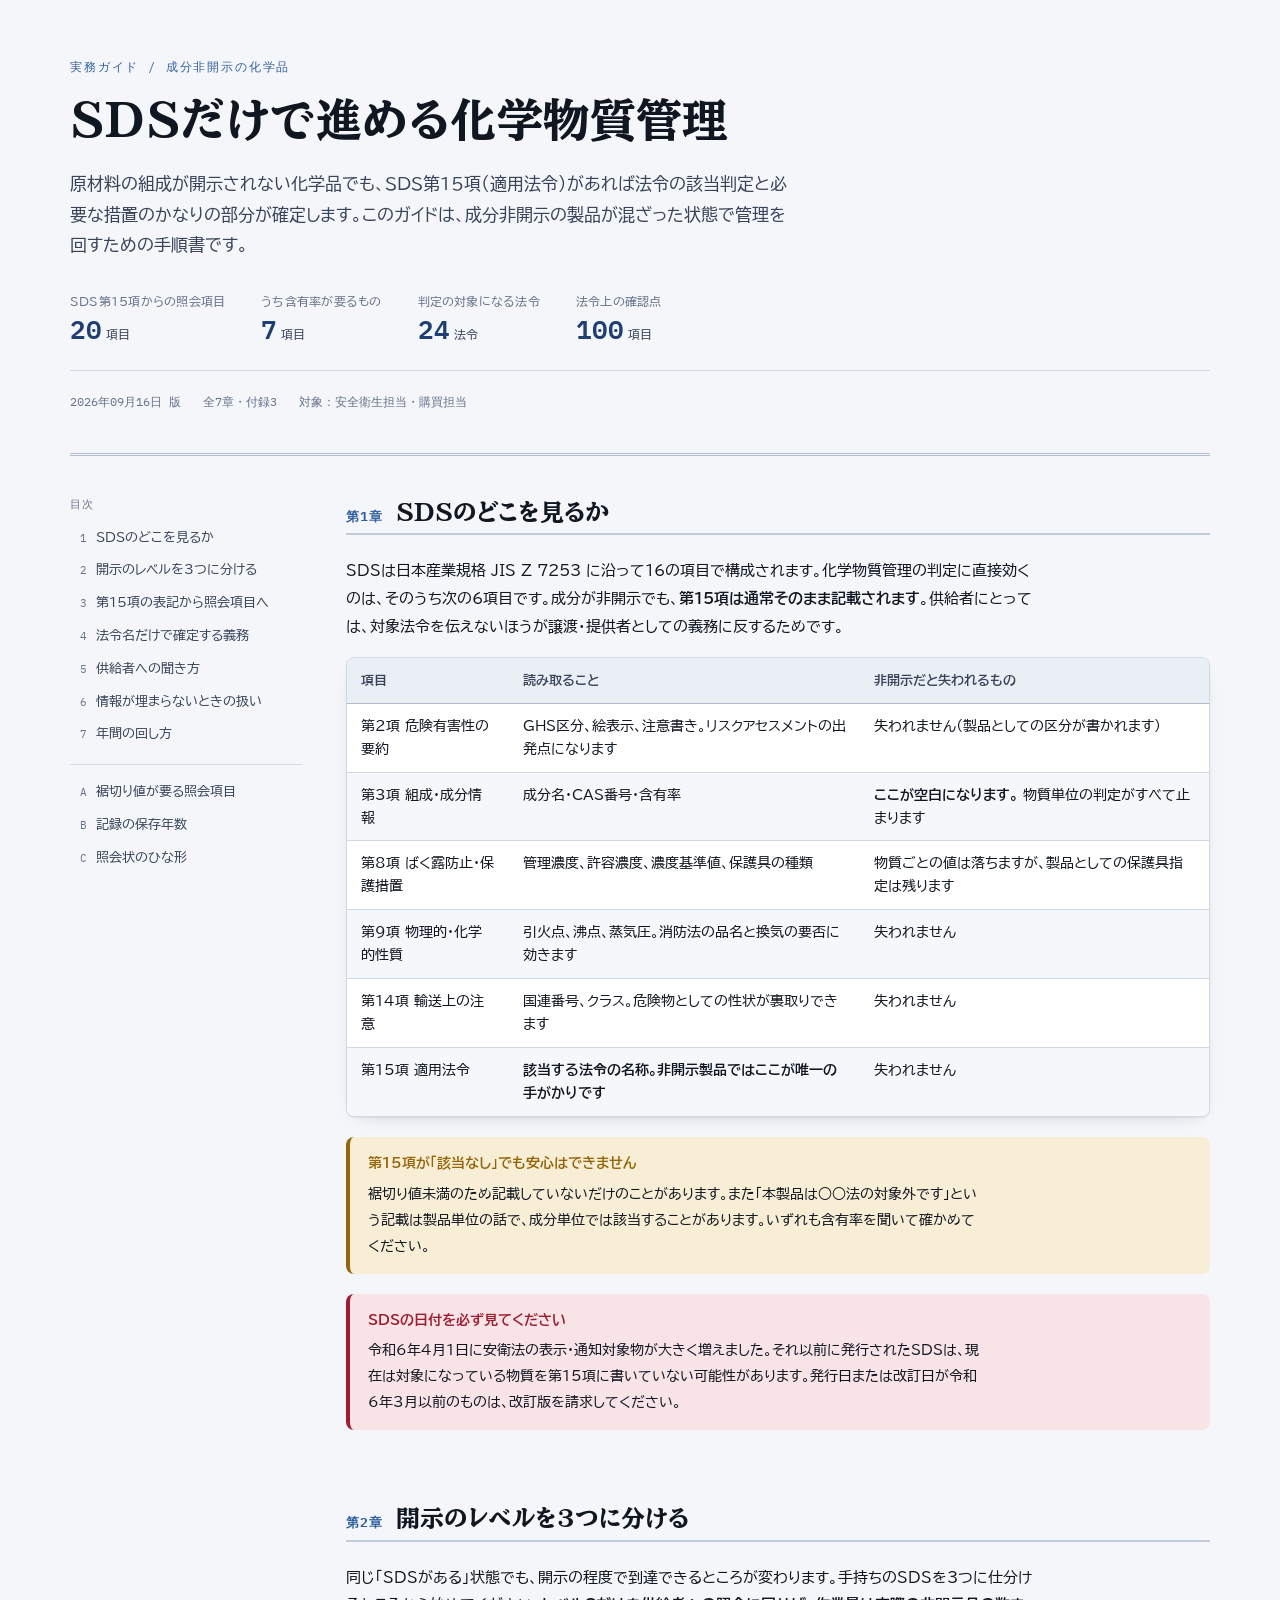
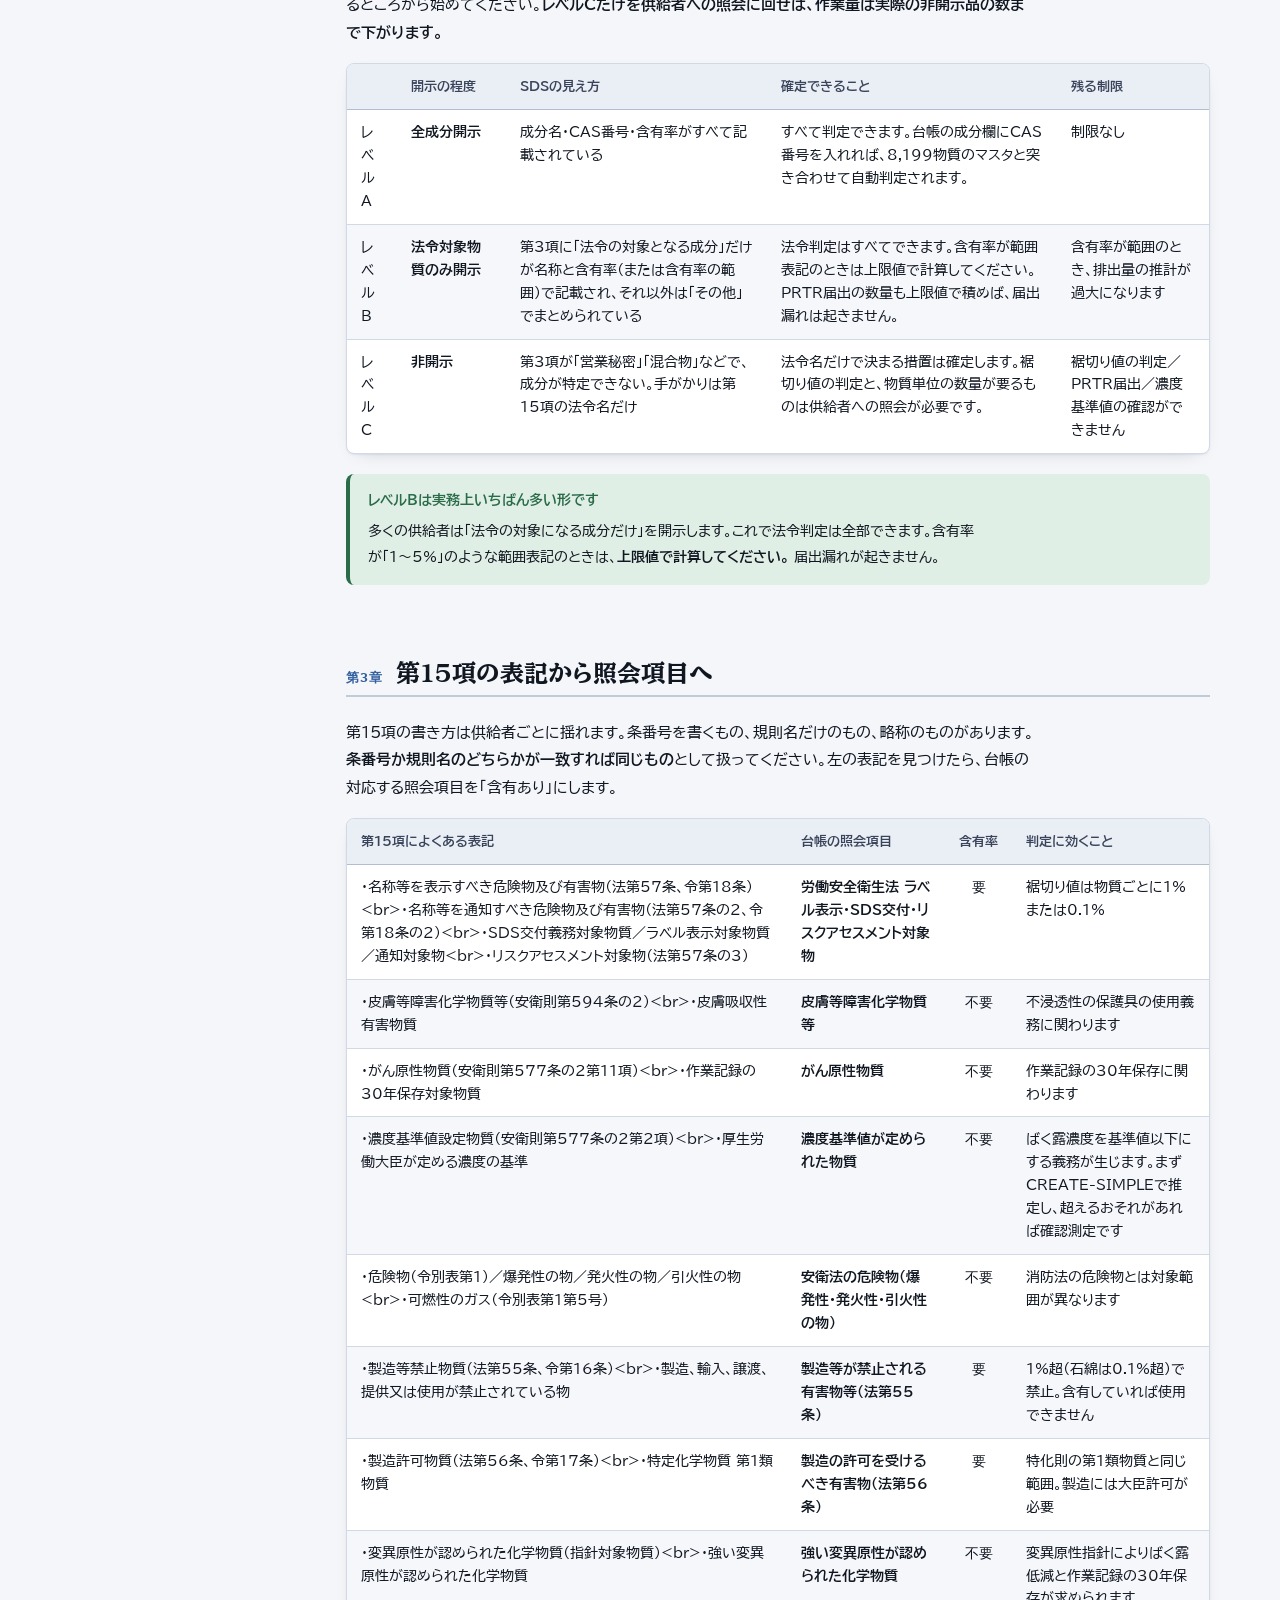
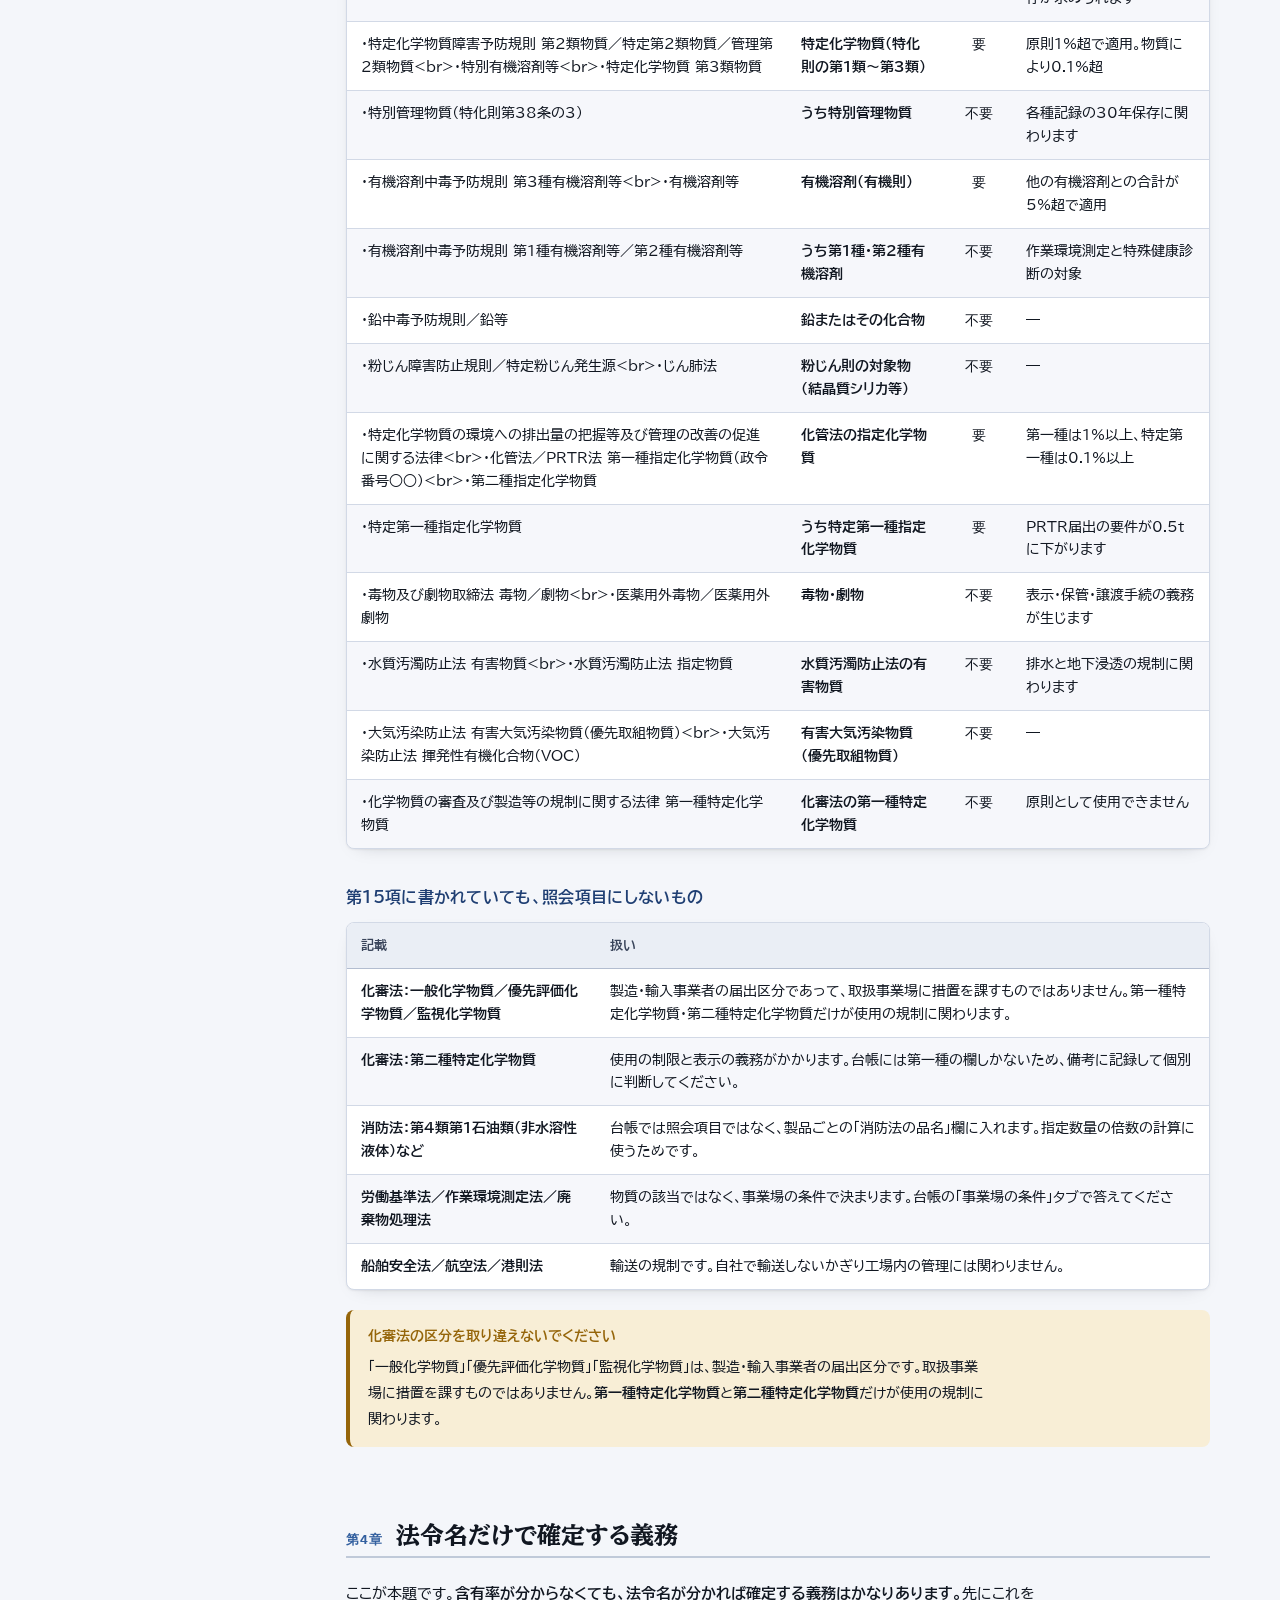
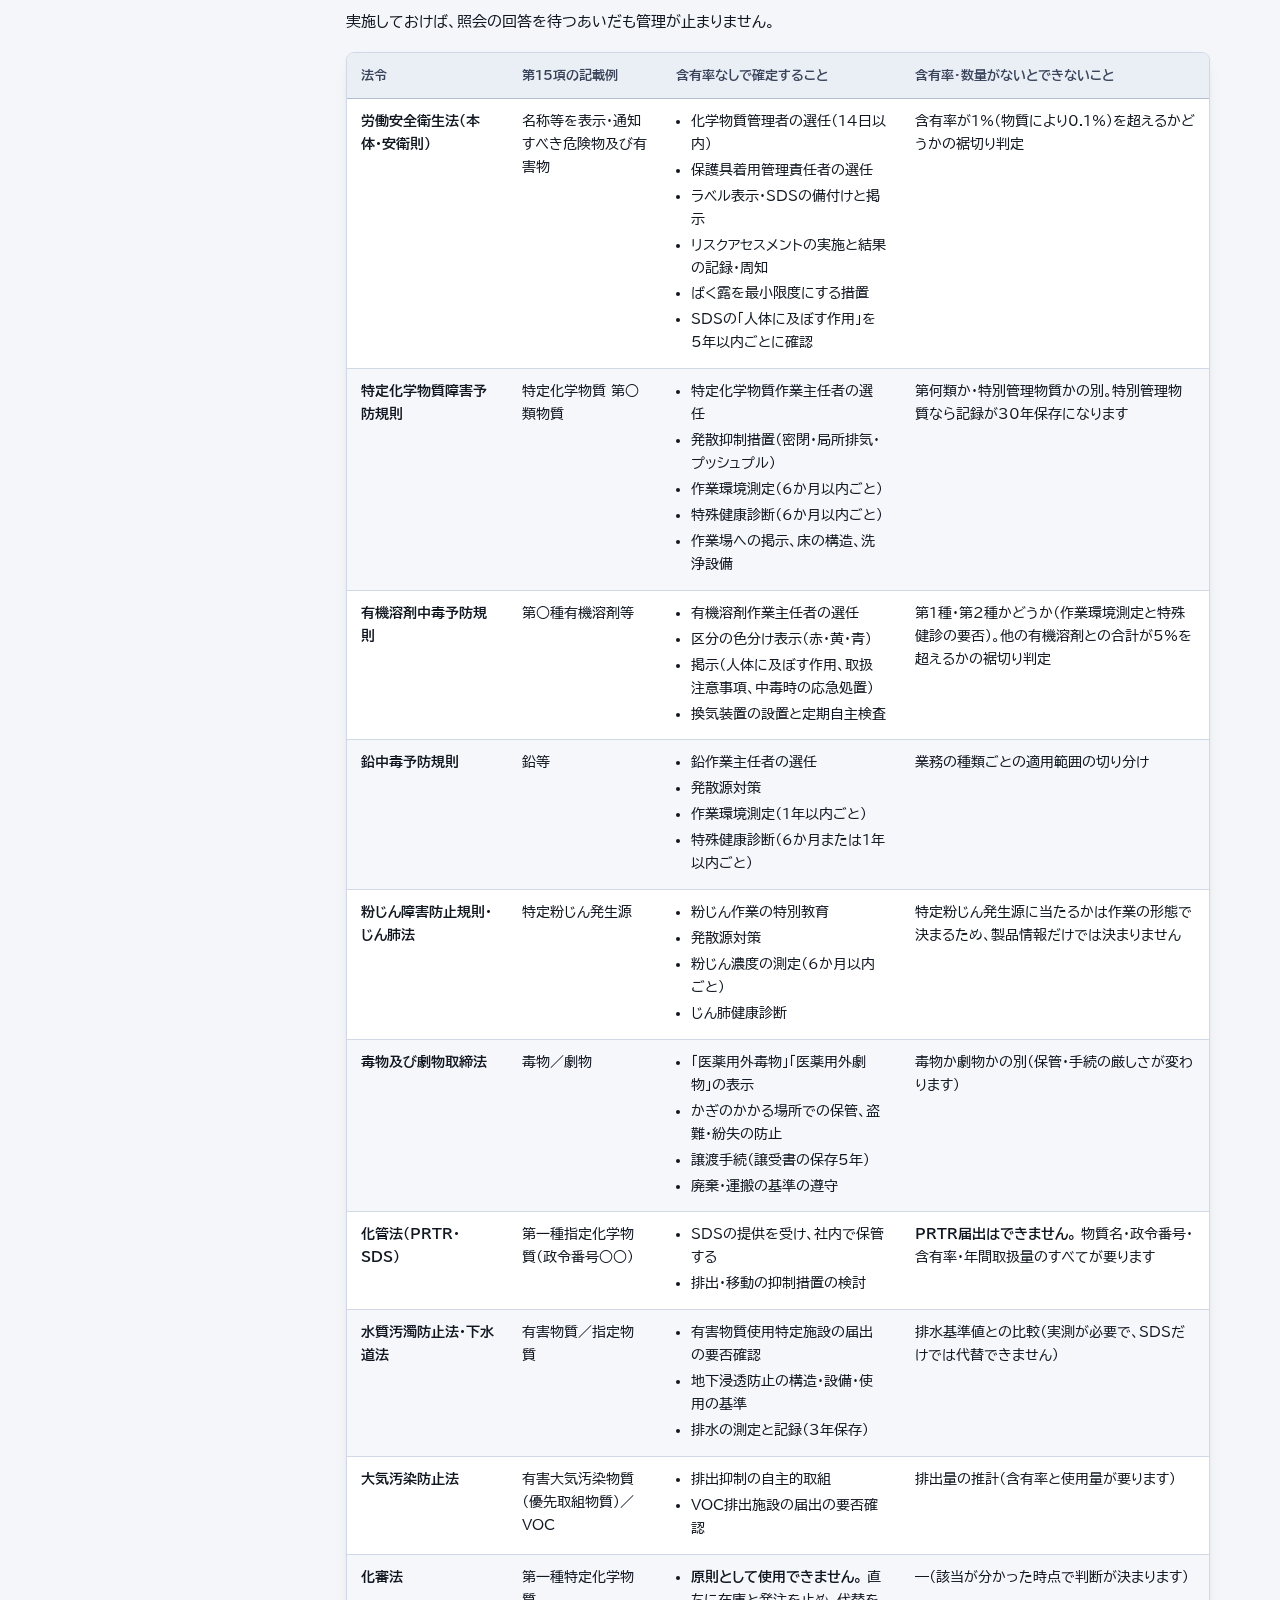
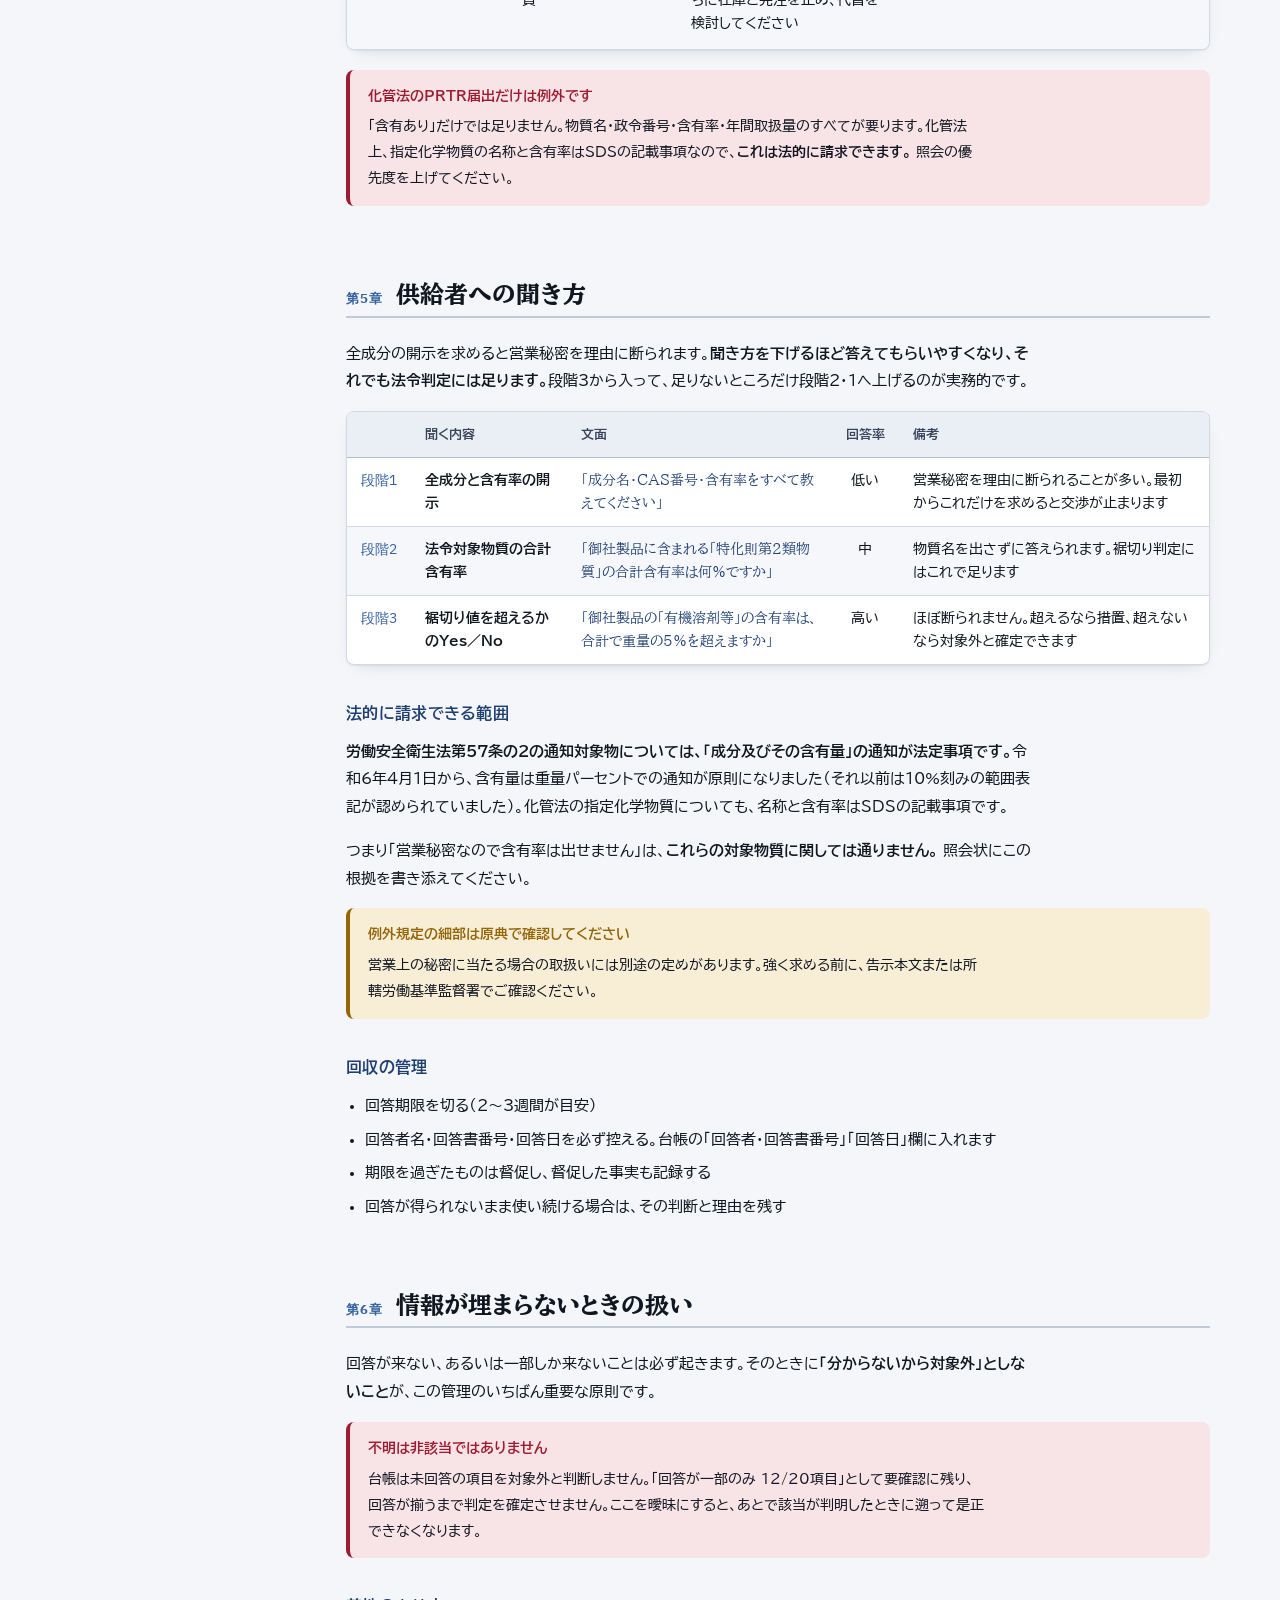
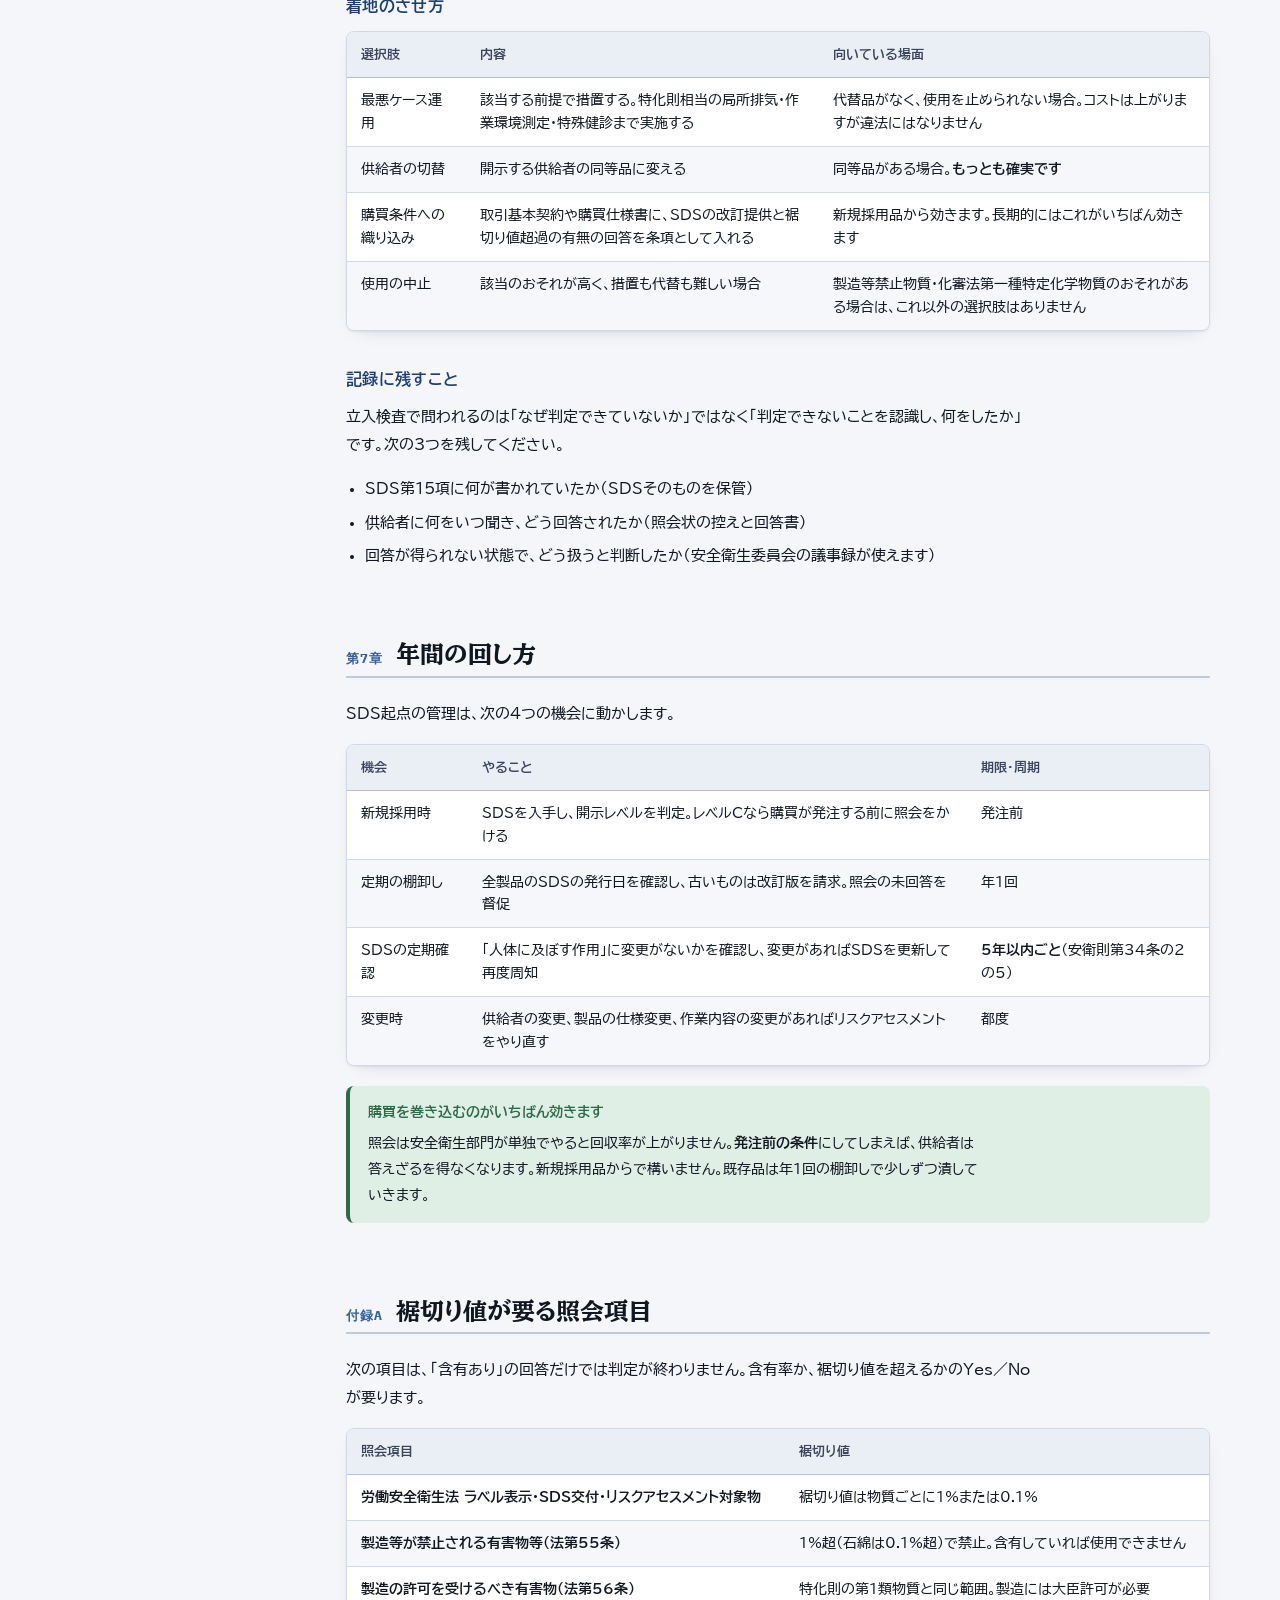
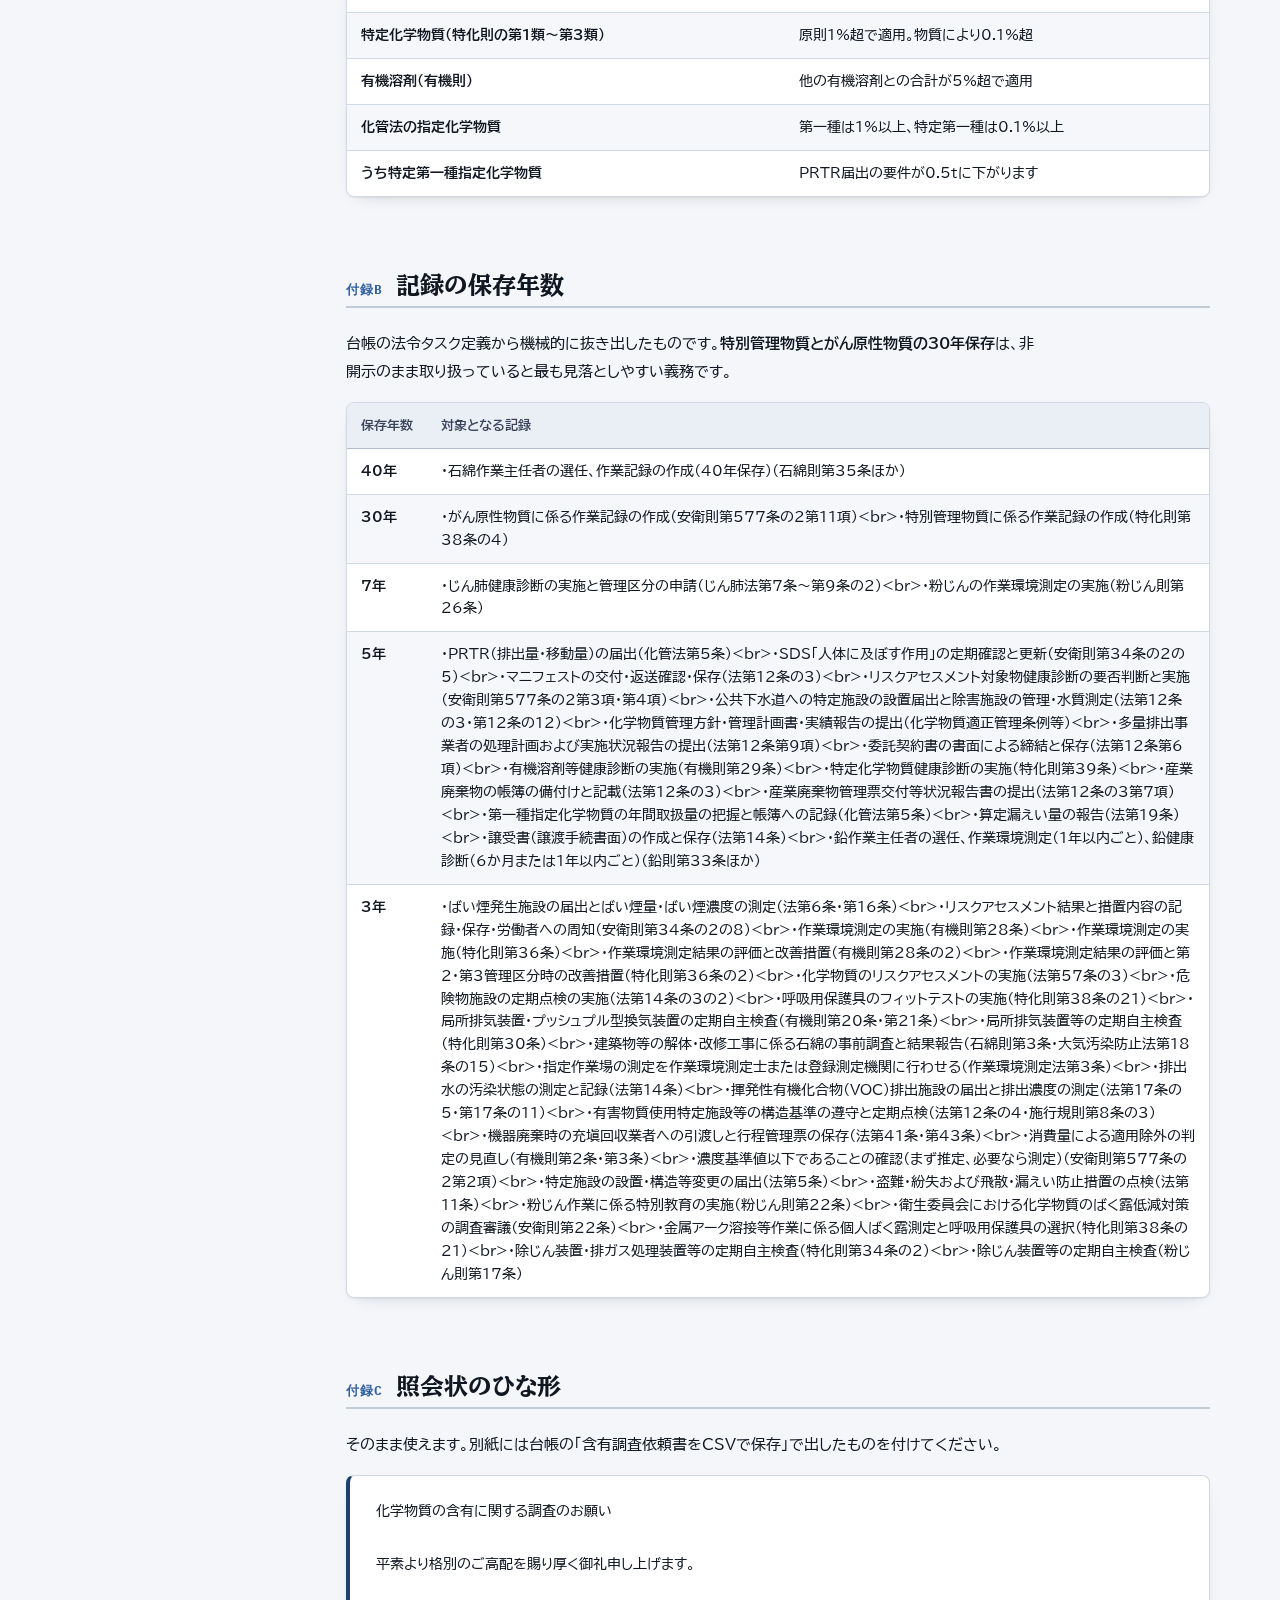
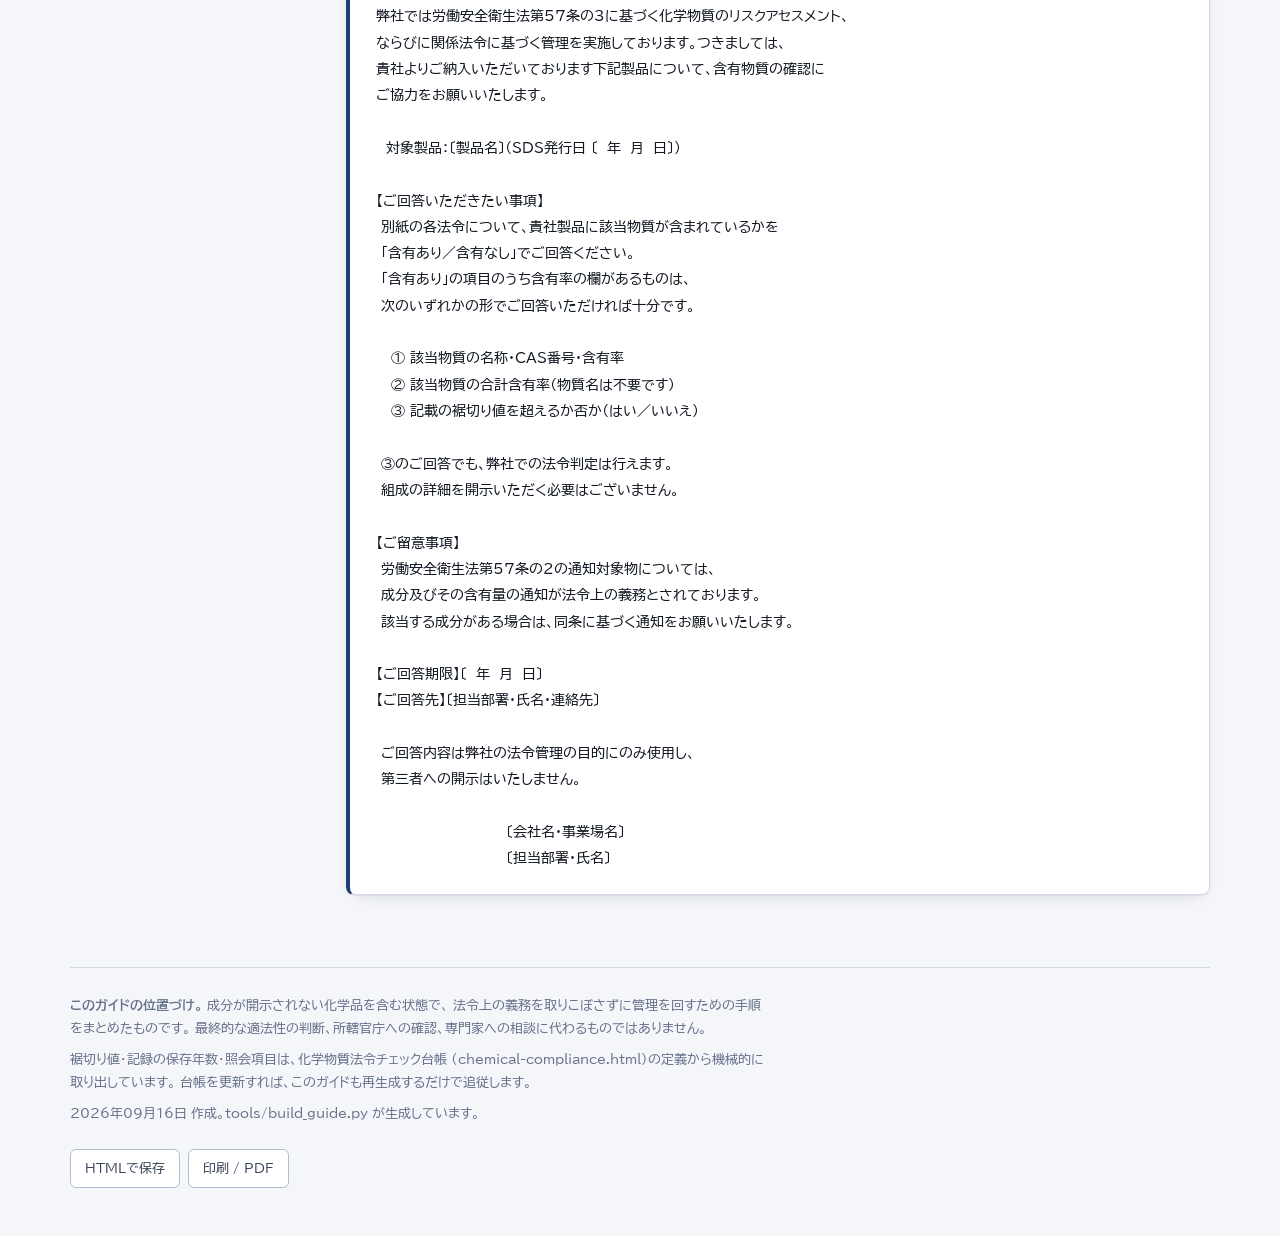
==== commit 00550db5: "濃度基準値の項目が、該当しない物質まで根拠に並べていたのを直した ANZ-09の該当条件が ["noudo","ra"] というOR条件になっており、濃度基準値の 物質が1つも無くてもリスクアセスメン" ====
--- a/chem-guide.html
+++ b/chem-guide.html
@@ -203,7 +203,7 @@
       <ol><li><a href="#sds"><span class="n">1</span><span>SDSのどこを見るか</span></a></li><li><a href="#levels"><span class="n">2</span><span>開示のレベルを3つに分ける</span></a></li><li><a href="#sec15"><span class="n">3</span><span>第15項の表記から照会項目へ</span></a></li><li><a href="#fixed"><span class="n">4</span><span>法令名だけで確定する義務</span></a></li><li><a href="#ask"><span class="n">5</span><span>供給者への聞き方</span></a></li><li><a href="#gaps"><span class="n">6</span><span>情報が埋まらないときの扱い</span></a></li><li><a href="#cycle"><span class="n">7</span><span>年間の回し方</span></a></li></ol>
       <ol class="ap"><li><a href="#ap-cutoff"><span class="n">A</span><span>裾切り値が要る照会項目</span></a></li><li><a href="#ap-keep"><span class="n">B</span><span>記録の保存年数</span></a></li><li><a href="#ap-letter"><span class="n">C</span><span>照会状のひな形</span></a></li></ol>
     </nav>
-    <article><section id="sds"><h2><span class="n">第1章</span><span>SDSのどこを見るか</span></h2><div class="rule"></div><p>SDSは日本産業規格 JIS Z 7253 に沿って16の項目で構成されます。化学物質管理の判定に直接効くのは、そのうち次の6項目です。成分が非開示でも、<b>第15項は通常そのまま記載されます</b>。供給者にとっては、対象法令を伝えないほうが譲渡・提供者としての義務に反するためです。</p><div class="tw"><table class=""><thead><tr><th>項目</th><th>読み取ること</th><th>非開示だと失われるもの</th></tr></thead><tbody><tr><td>第2項 危険有害性の要約</td><td>GHS区分、絵表示、注意書き。リスクアセスメントの出発点になります</td><td>失われません（製品としての区分が書かれます）</td></tr><tr><td>第3項 組成・成分情報</td><td>成分名・CAS番号・含有率</td><td><b>ここが空白になります。</b> 物質単位の判定がすべて止まります</td></tr><tr><td>第8項 ばく露防止・保護措置</td><td>管理濃度、許容濃度、濃度基準値、保護具の種類</td><td>物質ごとの値は落ちますが、製品としての保護具指定は残ります</td></tr><tr><td>第9項 物理的・化学的性質</td><td>引火点、沸点、蒸気圧。消防法の品名と換気の要否に効きます</td><td>失われません</td></tr><tr><td>第14項 輸送上の注意</td><td>国連番号、クラス。危険物としての性状が裏取りできます</td><td>失われません</td></tr><tr><td>第15項 適用法令</td><td><b>該当する法令の名称。非開示製品ではここが唯一の手がかりです</b></td><td>失われません</td></tr></tbody></table></div><aside class="note n-warn"><p class="nt">第15項が「該当なし」でも安心はできません</p><p>裾切り値未満のため記載していないだけのことがあります。また「本製品は○○法の対象外です」という記載は製品単位の話で、成分単位では該当することがあります。いずれも含有率を聞いて確かめてください。</p></aside><aside class="note n-crit"><p class="nt">SDSの日付を必ず見てください</p><p>令和6年4月1日に安衛法の表示・通知対象物が大きく増えました。それ以前に発行されたSDSは、現在は対象になっている物質を第15項に書いていない可能性があります。発行日または改訂日が令和6年3月以前のものは、改訂版を請求してください。</p></aside></section><section id="levels"><h2><span class="n">第2章</span><span>開示のレベルを3つに分ける</span></h2><div class="rule"></div><p>同じ「SDSがある」状態でも、開示の程度で到達できるところが変わります。手持ちのSDSを3つに仕分けるところから始めてください。<b>レベルCだけを供給者への照会に回せば、作業量は実際の非開示品の数まで下がります。</b></p><div class="tw"><table class=""><thead><tr><th></th><th>開示の程度</th><th>SDSの見え方</th><th>確定できること</th><th>残る制限</th></tr></thead><tbody><tr><td>レベルA</td><td><b>全成分開示</b></td><td>成分名・CAS番号・含有率がすべて記載されている</td><td>すべて判定できます。台帳の成分欄にCAS番号を入れれば、8,199物質のマスタと突き合わせて自動判定されます。</td><td>制限なし</td></tr><tr><td>レベルB</td><td><b>法令対象物質のみ開示</b></td><td>第3項に「法令の対象となる成分」だけが名称と含有率（または含有率の範囲）で記載され、それ以外は「その他」でまとめられている</td><td>法令判定はすべてできます。含有率が範囲表記のときは上限値で計算してください。PRTR届出の数量も上限値で積めば、届出漏れは起きません。</td><td>含有率が範囲のとき、排出量の推計が過大になります</td></tr><tr><td>レベルC</td><td><b>非開示</b></td><td>第3項が「営業秘密」「混合物」などで、成分が特定できない。手がかりは第15項の法令名だけ</td><td>法令名だけで決まる措置は確定します。裾切り値の判定と、物質単位の数量が要るものは供給者への照会が必要です。</td><td>裾切り値の判定／PRTR届出／濃度基準値の確認ができません</td></tr></tbody></table></div><aside class="note n-ok"><p class="nt">レベルBは実務上いちばん多い形です</p><p>多くの供給者は「法令の対象になる成分だけ」を開示します。これで法令判定は全部できます。含有率が「1〜5%」のような範囲表記のときは、<b>上限値で計算してください。</b> 届出漏れが起きません。</p></aside></section><section id="sec15"><h2><span class="n">第3章</span><span>第15項の表記から照会項目へ</span></h2><div class="rule"></div><p>第15項の書き方は供給者ごとに揺れます。条番号を書くもの、規則名だけのもの、略称のものがあります。<b>条番号か規則名のどちらかが一致すれば同じもの</b>として扱ってください。左の表記を見つけたら、台帳の対応する照会項目を「含有あり」にします。</p><div class="tw"><table class="sec15"><thead><tr><th>第15項によくある表記</th><th>台帳の照会項目</th><th>含有率</th><th>判定に効くこと</th></tr></thead><tbody><tr><td>・名称等を表示すべき危険物及び有害物（法第57条、令第18条）&lt;br&gt;・名称等を通知すべき危険物及び有害物（法第57条の2、令第18条の2）&lt;br&gt;・SDS交付義務対象物質／ラベル表示対象物質／通知対象物&lt;br&gt;・リスクアセスメント対象物（法第57条の3）</td><td><b>労働安全衛生法 ラベル表示・SDS交付・リスクアセスメント対象物</b></td><td>要</td><td>裾切り値は物質ごとに1%または0.1%</td></tr><tr><td>・皮膚等障害化学物質等（安衛則第594条の2）&lt;br&gt;・皮膚吸収性有害物質</td><td><b>皮膚等障害化学物質等</b></td><td>不要</td><td>不浸透性の保護具の使用義務に関わります</td></tr><tr><td>・がん原性物質（安衛則第577条の2第11項）&lt;br&gt;・作業記録の30年保存対象物質</td><td><b>がん原性物質</b></td><td>不要</td><td>作業記録の30年保存に関わります</td></tr><tr><td>・濃度基準値設定物質（安衛則第577条の2第2項）&lt;br&gt;・厚生労働大臣が定める濃度の基準</td><td><b>濃度基準値が定められた物質</b></td><td>不要</td><td>ばく露濃度を基準値以下にする義務が生じます。まずCREATE-SIMPLEで推定し、超えるおそれがあれば確認測定です</td></tr><tr><td>・危険物（令別表第1）／爆発性の物／発火性の物／引火性の物&lt;br&gt;・可燃性のガス（令別表第1第5号）</td><td><b>安衛法の危険物（爆発性・発火性・引火性の物）</b></td><td>不要</td><td>消防法の危険物とは対象範囲が異なります</td></tr><tr><td>・製造等禁止物質（法第55条、令第16条）&lt;br&gt;・製造、輸入、譲渡、提供又は使用が禁止されている物</td><td><b>製造等が禁止される有害物等（法第55条）</b></td><td>要</td><td>1%超（石綿は0.1%超）で禁止。含有していれば使用できません</td></tr><tr><td>・製造許可物質（法第56条、令第17条）&lt;br&gt;・特定化学物質 第1類物質</td><td><b>製造の許可を受けるべき有害物（法第56条）</b></td><td>要</td><td>特化則の第1類物質と同じ範囲。製造には大臣許可が必要</td></tr><tr><td>・変異原性が認められた化学物質（指針対象物質）&lt;br&gt;・強い変異原性が認められた化学物質</td><td><b>強い変異原性が認められた化学物質</b></td><td>不要</td><td>変異原性指針によりばく露低減と作業記録の30年保存が求められます</td></tr><tr><td>・特定化学物質障害予防規則 第2類物質／特定第2類物質／管理第2類物質&lt;br&gt;・特別有機溶剤等&lt;br&gt;・特定化学物質 第3類物質</td><td><b>特定化学物質（特化則の第1類〜第3類）</b></td><td>要</td><td>原則1%超で適用。物質により0.1%超</td></tr><tr><td>・特別管理物質（特化則第38条の3）</td><td><b>うち特別管理物質</b></td><td>不要</td><td>各種記録の30年保存に関わります</td></tr><tr><td>・有機溶剤中毒予防規則 第3種有機溶剤等&lt;br&gt;・有機溶剤等</td><td><b>有機溶剤（有機則）</b></td><td>要</td><td>他の有機溶剤との合計が5%超で適用</td></tr><tr><td>・有機溶剤中毒予防規則 第1種有機溶剤等／第2種有機溶剤等</td><td><b>うち第1種・第2種有機溶剤</b></td><td>不要</td><td>作業環境測定と特殊健康診断の対象</td></tr><tr><td>・鉛中毒予防規則／鉛等</td><td><b>鉛またはその化合物</b></td><td>不要</td><td>—</td></tr><tr><td>・粉じん障害防止規則／特定粉じん発生源&lt;br&gt;・じん肺法</td><td><b>粉じん則の対象物（結晶質シリカ等）</b></td><td>不要</td><td>—</td></tr><tr><td>・特定化学物質の環境への排出量の把握等及び管理の改善の促進に関する法律&lt;br&gt;・化管法／PRTR法 第一種指定化学物質（政令番号○○）&lt;br&gt;・第二種指定化学物質</td><td><b>化管法の指定化学物質</b></td><td>要</td><td>第一種は1%以上、特定第一種は0.1%以上</td></tr><tr><td>・特定第一種指定化学物質</td><td><b>うち特定第一種指定化学物質</b></td><td>要</td><td>PRTR届出の要件が0.5tに下がります</td></tr><tr><td>・毒物及び劇物取締法 毒物／劇物&lt;br&gt;・医薬用外毒物／医薬用外劇物</td><td><b>毒物・劇物</b></td><td>不要</td><td>表示・保管・譲渡手続の義務が生じます</td></tr><tr><td>・水質汚濁防止法 有害物質&lt;br&gt;・水質汚濁防止法 指定物質</td><td><b>水質汚濁防止法の有害物質</b></td><td>不要</td><td>排水と地下浸透の規制に関わります</td></tr><tr><td>・大気汚染防止法 有害大気汚染物質（優先取組物質）&lt;br&gt;・大気汚染防止法 揮発性有機化合物（VOC）</td><td><b>有害大気汚染物質（優先取組物質）</b></td><td>不要</td><td>—</td></tr><tr><td>・化学物質の審査及び製造等の規制に関する法律 第一種特定化学物質</td><td><b>化審法の第一種特定化学物質</b></td><td>不要</td><td>原則として使用できません</td></tr></tbody></table></div><h3>第15項に書かれていても、照会項目にしないもの</h3><div class="tw"><table class=""><thead><tr><th>記載</th><th>扱い</th></tr></thead><tbody><tr><td><b>化審法：一般化学物質／優先評価化学物質／監視化学物質</b></td><td>製造・輸入事業者の届出区分であって、取扱事業場に措置を課すものではありません。第一種特定化学物質・第二種特定化学物質だけが使用の規制に関わります。</td></tr><tr><td><b>化審法：第二種特定化学物質</b></td><td>使用の制限と表示の義務がかかります。台帳には第一種の欄しかないため、備考に記録して個別に判断してください。</td></tr><tr><td><b>消防法：第4類第1石油類（非水溶性液体）など</b></td><td>台帳では照会項目ではなく、製品ごとの「消防法の品名」欄に入れます。指定数量の倍数の計算に使うためです。</td></tr><tr><td><b>労働基準法／作業環境測定法／廃棄物処理法</b></td><td>物質の該当ではなく、事業場の条件で決まります。台帳の「事業場の条件」タブで答えてください。</td></tr><tr><td><b>船舶安全法／航空法／港則法</b></td><td>輸送の規制です。自社で輸送しないかぎり工場内の管理には関わりません。</td></tr></tbody></table></div><aside class="note n-warn"><p class="nt">化審法の区分を取り違えないでください</p><p>「一般化学物質」「優先評価化学物質」「監視化学物質」は、製造・輸入事業者の届出区分です。取扱事業場に措置を課すものではありません。<b>第一種特定化学物質</b>と<b>第二種特定化学物質</b>だけが使用の規制に関わります。</p></aside></section><section id="fixed"><h2><span class="n">第4章</span><span>法令名だけで確定する義務</span></h2><div class="rule"></div><p>ここが本題です。<b>含有率が分からなくても、法令名が分かれば確定する義務はかなりあります。</b>先にこれを実施しておけば、照会の回答を待つあいだも管理が止まりません。</p><div class="tw"><table class="bylaw"><thead><tr><th>法令</th><th>第15項の記載例</th><th>含有率なしで確定すること</th><th>含有率・数量がないとできないこと</th></tr></thead><tbody><tr><td><b>労働安全衛生法（本体・安衛則）</b></td><td>名称等を表示・通知すべき危険物及び有害物</td><td><ul><li>化学物質管理者の選任（14日以内）</li><li>保護具着用管理責任者の選任</li><li>ラベル表示・SDSの備付けと掲示</li><li>リスクアセスメントの実施と結果の記録・周知</li><li>ばく露を最小限度にする措置</li><li>SDSの「人体に及ぼす作用」を5年以内ごとに確認</li></ul></td><td>含有率が1%（物質により0.1%）を超えるかどうかの裾切り判定</td></tr><tr><td><b>特定化学物質障害予防規則</b></td><td>特定化学物質 第○類物質</td><td><ul><li>特定化学物質作業主任者の選任</li><li>発散抑制措置（密閉・局所排気・プッシュプル）</li><li>作業環境測定（6か月以内ごと）</li><li>特殊健康診断（6か月以内ごと）</li><li>作業場への掲示、床の構造、洗浄設備</li></ul></td><td>第何類か・特別管理物質かの別。特別管理物質なら記録が30年保存になります</td></tr><tr><td><b>有機溶剤中毒予防規則</b></td><td>第○種有機溶剤等</td><td><ul><li>有機溶剤作業主任者の選任</li><li>区分の色分け表示（赤・黄・青）</li><li>掲示（人体に及ぼす作用、取扱注意事項、中毒時の応急処置）</li><li>換気装置の設置と定期自主検査</li></ul></td><td>第1種・第2種かどうか（作業環境測定と特殊健診の要否）。他の有機溶剤との合計が5%を超えるかの裾切り判定</td></tr><tr><td><b>鉛中毒予防規則</b></td><td>鉛等</td><td><ul><li>鉛作業主任者の選任</li><li>発散源対策</li><li>作業環境測定（1年以内ごと）</li><li>特殊健康診断（6か月または1年以内ごと）</li></ul></td><td>業務の種類ごとの適用範囲の切り分け</td></tr><tr><td><b>粉じん障害防止規則・じん肺法</b></td><td>特定粉じん発生源</td><td><ul><li>粉じん作業の特別教育</li><li>発散源対策</li><li>粉じん濃度の測定（6か月以内ごと）</li><li>じん肺健康診断</li></ul></td><td>特定粉じん発生源に当たるかは作業の形態で決まるため、製品情報だけでは決まりません</td></tr><tr><td><b>毒物及び劇物取締法</b></td><td>毒物／劇物</td><td><ul><li>「医薬用外毒物」「医薬用外劇物」の表示</li><li>かぎのかかる場所での保管、盗難・紛失の防止</li><li>譲渡手続（譲受書の保存5年）</li><li>廃棄・運搬の基準の遵守</li></ul></td><td>毒物か劇物かの別（保管・手続の厳しさが変わります）</td></tr><tr><td><b>化管法（PRTR・SDS）</b></td><td>第一種指定化学物質（政令番号○○）</td><td><ul><li>SDSの提供を受け、社内で保管する</li><li>排出・移動の抑制措置の検討</li></ul></td><td><b>PRTR届出はできません。</b> 物質名・政令番号・含有率・年間取扱量のすべてが要ります</td></tr><tr><td><b>水質汚濁防止法・下水道法</b></td><td>有害物質／指定物質</td><td><ul><li>有害物質使用特定施設の届出の要否確認</li><li>地下浸透防止の構造・設備・使用の基準</li><li>排水の測定と記録（3年保存）</li></ul></td><td>排水基準値との比較（実測が必要で、SDSだけでは代替できません）</td></tr><tr><td><b>大気汚染防止法</b></td><td>有害大気汚染物質（優先取組物質）／VOC</td><td><ul><li>排出抑制の自主的取組</li><li>VOC排出施設の届出の要否確認</li></ul></td><td>排出量の推計（含有率と使用量が要ります）</td></tr><tr><td><b>化審法</b></td><td>第一種特定化学物質</td><td><ul><li><b>原則として使用できません。</b> 直ちに在庫と発注を止め、代替を検討してください</li></ul></td><td>—（該当が分かった時点で判断が決まります）</td></tr></tbody></table></div><aside class="note n-crit"><p class="nt">化管法のPRTR届出だけは例外です</p><p>「含有あり」だけでは足りません。物質名・政令番号・含有率・年間取扱量のすべてが要ります。化管法上、指定化学物質の名称と含有率はSDSの記載事項なので、<b>これは法的に請求できます。</b> 照会の優先度を上げてください。</p></aside></section><section id="ask"><h2><span class="n">第5章</span><span>供給者への聞き方</span></h2><div class="rule"></div><p>全成分の開示を求めると営業秘密を理由に断られます。<b>聞き方を下げるほど答えてもらいやすくなり、それでも法令判定には足ります。</b>段階3から入って、足りないところだけ段階2・1へ上げるのが実務的です。</p><div class="tw"><table class="ask"><thead><tr><th></th><th>聞く内容</th><th>文面</th><th>回答率</th><th>備考</th></tr></thead><tbody><tr><td>段階1</td><td><b>全成分と含有率の開示</b></td><td><span class='q'>「成分名・CAS番号・含有率をすべて教えてください」</span></td><td>低い</td><td>営業秘密を理由に断られることが多い。最初からこれだけを求めると交渉が止まります</td></tr><tr><td>段階2</td><td><b>法令対象物質の合計含有率</b></td><td><span class='q'>「御社製品に含まれる「特化則第2類物質」の合計含有率は何%ですか」</span></td><td>中</td><td>物質名を出さずに答えられます。裾切り判定にはこれで足ります</td></tr><tr><td>段階3</td><td><b>裾切り値を超えるかのYes／No</b></td><td><span class='q'>「御社製品の「有機溶剤等」の含有率は、合計で重量の5%を超えますか」</span></td><td>高い</td><td>ほぼ断られません。超えるなら措置、超えないなら対象外と確定できます</td></tr></tbody></table></div><h3>法的に請求できる範囲</h3><p><b>労働安全衛生法第57条の2の通知対象物については、「成分及びその含有量」の通知が法定事項です。</b>令和6年4月1日から、含有量は重量パーセントでの通知が原則になりました（それ以前は10%刻みの範囲表記が認められていました）。化管法の指定化学物質についても、名称と含有率はSDSの記載事項です。</p><p>つまり「営業秘密なので含有率は出せません」は、<b>これらの対象物質に関しては通りません。</b> 照会状にこの根拠を書き添えてください。</p><aside class="note n-warn"><p class="nt">例外規定の細部は原典で確認してください</p><p>営業上の秘密に当たる場合の取扱いには別途の定めがあります。強く求める前に、告示本文または所轄労働基準監督署でご確認ください。</p></aside><h3>回収の管理</h3><ul class='steps'><li>回答期限を切る（2〜3週間が目安）</li><li>回答者名・回答書番号・回答日を必ず控える。台帳の「回答者・回答書番号」「回答日」欄に入れます</li><li>期限を過ぎたものは督促し、督促した事実も記録する</li><li>回答が得られないまま使い続ける場合は、その判断と理由を残す</li></ul></section><section id="gaps"><h2><span class="n">第6章</span><span>情報が埋まらないときの扱い</span></h2><div class="rule"></div><p>回答が来ない、あるいは一部しか来ないことは必ず起きます。そのときに<b>「分からないから対象外」としないこと</b>が、この管理のいちばん重要な原則です。</p><aside class="note n-crit"><p class="nt">不明は非該当ではありません</p><p>台帳は未回答の項目を対象外と判断しません。「回答が一部のみ 12/20項目」として要確認に残り、回答が揃うまで判定を確定させません。ここを曖昧にすると、あとで該当が判明したときに遡って是正できなくなります。</p></aside><h3>着地のさせ方</h3><div class="tw"><table class=""><thead><tr><th>選択肢</th><th>内容</th><th>向いている場面</th></tr></thead><tbody><tr><td>最悪ケース運用</td><td>該当する前提で措置する。特化則相当の局所排気・作業環境測定・特殊健診まで実施する</td><td>代替品がなく、使用を止められない場合。コストは上がりますが違法にはなりません</td></tr><tr><td>供給者の切替</td><td>開示する供給者の同等品に変える</td><td>同等品がある場合。<b>もっとも確実です</b></td></tr><tr><td>購買条件への織り込み</td><td>取引基本契約や購買仕様書に、SDSの改訂提供と裾切り値超過の有無の回答を条項として入れる</td><td>新規採用品から効きます。長期的にはこれがいちばん効きます</td></tr><tr><td>使用の中止</td><td>該当のおそれが高く、措置も代替も難しい場合</td><td>製造等禁止物質・化審法第一種特定化学物質のおそれがある場合は、これ以外の選択肢はありません</td></tr></tbody></table></div><h3>記録に残すこと</h3><p>立入検査で問われるのは「なぜ判定できていないか」ではなく「判定できないことを認識し、何をしたか」です。次の3つを残してください。</p><ul class='steps'><li>SDS第15項に何が書かれていたか（SDSそのものを保管）</li><li>供給者に何をいつ聞き、どう回答されたか（照会状の控えと回答書）</li><li>回答が得られない状態で、どう扱うと判断したか（安全衛生委員会の議事録が使えます）</li></ul></section><section id="cycle"><h2><span class="n">第7章</span><span>年間の回し方</span></h2><div class="rule"></div><p>SDS起点の管理は、次の4つの機会に動かします。</p><div class="tw"><table class=""><thead><tr><th>機会</th><th>やること</th><th>期限・周期</th></tr></thead><tbody><tr><td>新規採用時</td><td>SDSを入手し、開示レベルを判定。レベルCなら購買が発注する前に照会をかける</td><td>発注前</td></tr><tr><td>定期の棚卸し</td><td>全製品のSDSの発行日を確認し、古いものは改訂版を請求。照会の未回答を督促</td><td>年1回</td></tr><tr><td>SDSの定期確認</td><td>「人体に及ぼす作用」に変更がないかを確認し、変更があればSDSを更新して再度周知</td><td><b>5年以内ごと</b>（安衛則第34条の2の5）</td></tr><tr><td>変更時</td><td>供給者の変更、製品の仕様変更、作業内容の変更があればリスクアセスメントをやり直す</td><td>都度</td></tr></tbody></table></div><aside class="note n-ok"><p class="nt">購買を巻き込むのがいちばん効きます</p><p>照会は安全衛生部門が単独でやると回収率が上がりません。<b>発注前の条件</b>にしてしまえば、供給者は答えざるを得なくなります。新規採用品からで構いません。既存品は年1回の棚卸しで少しずつ潰していきます。</p></aside></section><section id="ap-cutoff"><h2><span class="n">付録A</span><span>裾切り値が要る照会項目</span></h2><div class="rule"></div><p>次の項目は、「含有あり」の回答だけでは判定が終わりません。含有率か、裾切り値を超えるかのYes／Noが要ります。</p><div class="tw"><table class=""><thead><tr><th>照会項目</th><th>裾切り値</th></tr></thead><tbody><tr><td><b>労働安全衛生法 ラベル表示・SDS交付・リスクアセスメント対象物</b></td><td>裾切り値は物質ごとに1%または0.1%</td></tr><tr><td><b>製造等が禁止される有害物等（法第55条）</b></td><td>1%超（石綿は0.1%超）で禁止。含有していれば使用できません</td></tr><tr><td><b>製造の許可を受けるべき有害物（法第56条）</b></td><td>特化則の第1類物質と同じ範囲。製造には大臣許可が必要</td></tr><tr><td><b>特定化学物質（特化則の第1類〜第3類）</b></td><td>原則1%超で適用。物質により0.1%超</td></tr><tr><td><b>有機溶剤（有機則）</b></td><td>他の有機溶剤との合計が5%超で適用</td></tr><tr><td><b>化管法の指定化学物質</b></td><td>第一種は1%以上、特定第一種は0.1%以上</td></tr><tr><td><b>うち特定第一種指定化学物質</b></td><td>PRTR届出の要件が0.5tに下がります</td></tr></tbody></table></div></section><section id="ap-keep"><h2><span class="n">付録B</span><span>記録の保存年数</span></h2><div class="rule"></div><p>台帳の法令タスク定義から機械的に抜き出したものです。<b>特別管理物質とがん原性物質の30年保存</b>は、非開示のまま取り扱っていると最も見落としやすい義務です。</p><div class="tw"><table class=""><thead><tr><th>保存年数</th><th>対象となる記録</th></tr></thead><tbody><tr><td><b>40年</b></td><td>・石綿作業主任者の選任、作業記録の作成（40年保存）（石綿則第35条ほか）</td></tr><tr><td><b>30年</b></td><td>・がん原性物質に係る作業記録の作成（安衛則第577条の2第11項）&lt;br&gt;・特別管理物質に係る作業記録の作成（特化則第38条の4）</td></tr><tr><td><b>7年</b></td><td>・じん肺健康診断の実施と管理区分の申請（じん肺法第7条〜第9条の2）&lt;br&gt;・粉じんの作業環境測定の実施（粉じん則第26条）</td></tr><tr><td><b>5年</b></td><td>・PRTR（排出量・移動量）の届出（化管法第5条）&lt;br&gt;・SDS「人体に及ぼす作用」の定期確認と更新（安衛則第34条の2の5）&lt;br&gt;・マニフェストの交付・返送確認・保存（法第12条の3）&lt;br&gt;・リスクアセスメント対象物健康診断の要否判断と実施（安衛則第577条の2第3項・第4項）&lt;br&gt;・公共下水道への特定施設の設置届出と除害施設の管理・水質測定（法第12条の3・第12条の12）&lt;br&gt;・化学物質管理方針・管理計画書・実績報告の提出（化学物質適正管理条例等）&lt;br&gt;・多量排出事業者の処理計画および実施状況報告の提出（法第12条第9項）&lt;br&gt;・委託契約書の書面による締結と保存（法第12条第6項）&lt;br&gt;・有機溶剤等健康診断の実施（有機則第29条）&lt;br&gt;・特定化学物質健康診断の実施（特化則第39条）&lt;br&gt;・産業廃棄物の帳簿の備付けと記載（法第12条の3）&lt;br&gt;・産業廃棄物管理票交付等状況報告書の提出（法第12条の3第7項）&lt;br&gt;・第一種指定化学物質の年間取扱量の把握と帳簿への記録（化管法第5条）&lt;br&gt;・算定漏えい量の報告（法第19条）&lt;br&gt;・譲受書（譲渡手続書面）の作成と保存（法第14条）&lt;br&gt;・鉛作業主任者の選任、作業環境測定（1年以内ごと）、鉛健康診断（6か月または1年以内ごと）（鉛則第33条ほか）</td></tr><tr><td><b>3年</b></td><td>・ばい煙発生施設の届出とばい煙量・ばい煙濃度の測定（法第6条・第16条）&lt;br&gt;・リスクアセスメント結果と措置内容の記録・保存・労働者への周知（安衛則第34条の2の8）&lt;br&gt;・作業環境測定の実施（有機則第28条）&lt;br&gt;・作業環境測定の実施（特化則第36条）&lt;br&gt;・作業環境測定結果の評価と改善措置（有機則第28条の2）&lt;br&gt;・作業環境測定結果の評価と第2・第3管理区分時の改善措置（特化則第36条の2）&lt;br&gt;・化学物質のリスクアセスメントの実施（法第57条の3）&lt;br&gt;・危険物施設の定期点検の実施（法第14条の3の2）&lt;br&gt;・呼吸用保護具のフィットテストの実施（特化則第38条の21）&lt;br&gt;・局所排気装置・プッシュプル型換気装置の定期自主検査（有機則第20条・第21条）&lt;br&gt;・局所排気装置等の定期自主検査（特化則第30条）&lt;br&gt;・建築物等の解体・改修工事に係る石綿の事前調査と結果報告（石綿則第3条・大気汚染防止法第18条の15）&lt;br&gt;・指定作業場の測定を作業環境測定士または登録測定機関に行わせる（作業環境測定法第3条）&lt;br&gt;・排出水の汚染状態の測定と記録（法第14条）&lt;br&gt;・揮発性有機化合物（VOC）排出施設の届出と排出濃度の測定（法第17条の5・第17条の11）&lt;br&gt;・有害物質使用特定施設等の構造基準の遵守と定期点検（法第12条の4・施行規則第8条の3）&lt;br&gt;・機器廃棄時の充塡回収業者への引渡しと行程管理票の保存（法第41条・第43条）&lt;br&gt;・消費量による適用除外の判定の見直し（有機則第2条・第3条）&lt;br&gt;・濃度基準値以下であることの確認（測定等）（安衛則第577条の2第2項）&lt;br&gt;・特定施設の設置・構造等変更の届出（法第5条）&lt;br&gt;・盗難・紛失および飛散・漏えい防止措置の点検（法第11条）&lt;br&gt;・粉じん作業に係る特別教育の実施（粉じん則第22条）&lt;br&gt;・衛生委員会における化学物質のばく露低減対策の調査審議（安衛則第22条）&lt;br&gt;・金属アーク溶接等作業に係る個人ばく露測定と呼吸用保護具の選択（特化則第38条の21）&lt;br&gt;・除じん装置・排ガス処理装置等の定期自主検査（特化則第34条の2）&lt;br&gt;・除じん装置等の定期自主検査（粉じん則第17条）</td></tr></tbody></table></div></section><section id="ap-letter"><h2><span class="n">付録C</span><span>照会状のひな形</span></h2><div class="rule"></div><p>そのまま使えます。別紙には台帳の「含有調査依頼書をCSVで保存」で出したものを付けてください。</p><pre class='letter'>化学物質の含有に関する調査のお願い
+    <article><section id="sds"><h2><span class="n">第1章</span><span>SDSのどこを見るか</span></h2><div class="rule"></div><p>SDSは日本産業規格 JIS Z 7253 に沿って16の項目で構成されます。化学物質管理の判定に直接効くのは、そのうち次の6項目です。成分が非開示でも、<b>第15項は通常そのまま記載されます</b>。供給者にとっては、対象法令を伝えないほうが譲渡・提供者としての義務に反するためです。</p><div class="tw"><table class=""><thead><tr><th>項目</th><th>読み取ること</th><th>非開示だと失われるもの</th></tr></thead><tbody><tr><td>第2項 危険有害性の要約</td><td>GHS区分、絵表示、注意書き。リスクアセスメントの出発点になります</td><td>失われません（製品としての区分が書かれます）</td></tr><tr><td>第3項 組成・成分情報</td><td>成分名・CAS番号・含有率</td><td><b>ここが空白になります。</b> 物質単位の判定がすべて止まります</td></tr><tr><td>第8項 ばく露防止・保護措置</td><td>管理濃度、許容濃度、濃度基準値、保護具の種類</td><td>物質ごとの値は落ちますが、製品としての保護具指定は残ります</td></tr><tr><td>第9項 物理的・化学的性質</td><td>引火点、沸点、蒸気圧。消防法の品名と換気の要否に効きます</td><td>失われません</td></tr><tr><td>第14項 輸送上の注意</td><td>国連番号、クラス。危険物としての性状が裏取りできます</td><td>失われません</td></tr><tr><td>第15項 適用法令</td><td><b>該当する法令の名称。非開示製品ではここが唯一の手がかりです</b></td><td>失われません</td></tr></tbody></table></div><aside class="note n-warn"><p class="nt">第15項が「該当なし」でも安心はできません</p><p>裾切り値未満のため記載していないだけのことがあります。また「本製品は○○法の対象外です」という記載は製品単位の話で、成分単位では該当することがあります。いずれも含有率を聞いて確かめてください。</p></aside><aside class="note n-crit"><p class="nt">SDSの日付を必ず見てください</p><p>令和6年4月1日に安衛法の表示・通知対象物が大きく増えました。それ以前に発行されたSDSは、現在は対象になっている物質を第15項に書いていない可能性があります。発行日または改訂日が令和6年3月以前のものは、改訂版を請求してください。</p></aside></section><section id="levels"><h2><span class="n">第2章</span><span>開示のレベルを3つに分ける</span></h2><div class="rule"></div><p>同じ「SDSがある」状態でも、開示の程度で到達できるところが変わります。手持ちのSDSを3つに仕分けるところから始めてください。<b>レベルCだけを供給者への照会に回せば、作業量は実際の非開示品の数まで下がります。</b></p><div class="tw"><table class=""><thead><tr><th></th><th>開示の程度</th><th>SDSの見え方</th><th>確定できること</th><th>残る制限</th></tr></thead><tbody><tr><td>レベルA</td><td><b>全成分開示</b></td><td>成分名・CAS番号・含有率がすべて記載されている</td><td>すべて判定できます。台帳の成分欄にCAS番号を入れれば、8,199物質のマスタと突き合わせて自動判定されます。</td><td>制限なし</td></tr><tr><td>レベルB</td><td><b>法令対象物質のみ開示</b></td><td>第3項に「法令の対象となる成分」だけが名称と含有率（または含有率の範囲）で記載され、それ以外は「その他」でまとめられている</td><td>法令判定はすべてできます。含有率が範囲表記のときは上限値で計算してください。PRTR届出の数量も上限値で積めば、届出漏れは起きません。</td><td>含有率が範囲のとき、排出量の推計が過大になります</td></tr><tr><td>レベルC</td><td><b>非開示</b></td><td>第3項が「営業秘密」「混合物」などで、成分が特定できない。手がかりは第15項の法令名だけ</td><td>法令名だけで決まる措置は確定します。裾切り値の判定と、物質単位の数量が要るものは供給者への照会が必要です。</td><td>裾切り値の判定／PRTR届出／濃度基準値の確認ができません</td></tr></tbody></table></div><aside class="note n-ok"><p class="nt">レベルBは実務上いちばん多い形です</p><p>多くの供給者は「法令の対象になる成分だけ」を開示します。これで法令判定は全部できます。含有率が「1〜5%」のような範囲表記のときは、<b>上限値で計算してください。</b> 届出漏れが起きません。</p></aside></section><section id="sec15"><h2><span class="n">第3章</span><span>第15項の表記から照会項目へ</span></h2><div class="rule"></div><p>第15項の書き方は供給者ごとに揺れます。条番号を書くもの、規則名だけのもの、略称のものがあります。<b>条番号か規則名のどちらかが一致すれば同じもの</b>として扱ってください。左の表記を見つけたら、台帳の対応する照会項目を「含有あり」にします。</p><div class="tw"><table class="sec15"><thead><tr><th>第15項によくある表記</th><th>台帳の照会項目</th><th>含有率</th><th>判定に効くこと</th></tr></thead><tbody><tr><td>・名称等を表示すべき危険物及び有害物（法第57条、令第18条）&lt;br&gt;・名称等を通知すべき危険物及び有害物（法第57条の2、令第18条の2）&lt;br&gt;・SDS交付義務対象物質／ラベル表示対象物質／通知対象物&lt;br&gt;・リスクアセスメント対象物（法第57条の3）</td><td><b>労働安全衛生法 ラベル表示・SDS交付・リスクアセスメント対象物</b></td><td>要</td><td>裾切り値は物質ごとに1%または0.1%</td></tr><tr><td>・皮膚等障害化学物質等（安衛則第594条の2）&lt;br&gt;・皮膚吸収性有害物質</td><td><b>皮膚等障害化学物質等</b></td><td>不要</td><td>不浸透性の保護具の使用義務に関わります</td></tr><tr><td>・がん原性物質（安衛則第577条の2第11項）&lt;br&gt;・作業記録の30年保存対象物質</td><td><b>がん原性物質</b></td><td>不要</td><td>作業記録の30年保存に関わります</td></tr><tr><td>・濃度基準値設定物質（安衛則第577条の2第2項）&lt;br&gt;・厚生労働大臣が定める濃度の基準</td><td><b>濃度基準値が定められた物質</b></td><td>不要</td><td>ばく露濃度を基準値以下にする義務が生じます。まずCREATE-SIMPLEで推定し、超えるおそれがあれば確認測定です</td></tr><tr><td>・危険物（令別表第1）／爆発性の物／発火性の物／引火性の物&lt;br&gt;・可燃性のガス（令別表第1第5号）</td><td><b>安衛法の危険物（爆発性・発火性・引火性の物）</b></td><td>不要</td><td>消防法の危険物とは対象範囲が異なります</td></tr><tr><td>・製造等禁止物質（法第55条、令第16条）&lt;br&gt;・製造、輸入、譲渡、提供又は使用が禁止されている物</td><td><b>製造等が禁止される有害物等（法第55条）</b></td><td>要</td><td>1%超（石綿は0.1%超）で禁止。含有していれば使用できません</td></tr><tr><td>・製造許可物質（法第56条、令第17条）&lt;br&gt;・特定化学物質 第1類物質</td><td><b>製造の許可を受けるべき有害物（法第56条）</b></td><td>要</td><td>特化則の第1類物質と同じ範囲。製造には大臣許可が必要</td></tr><tr><td>・変異原性が認められた化学物質（指針対象物質）&lt;br&gt;・強い変異原性が認められた化学物質</td><td><b>強い変異原性が認められた化学物質</b></td><td>不要</td><td>変異原性指針によりばく露低減と作業記録の30年保存が求められます</td></tr><tr><td>・特定化学物質障害予防規則 第2類物質／特定第2類物質／管理第2類物質&lt;br&gt;・特別有機溶剤等&lt;br&gt;・特定化学物質 第3類物質</td><td><b>特定化学物質（特化則の第1類〜第3類）</b></td><td>要</td><td>原則1%超で適用。物質により0.1%超</td></tr><tr><td>・特別管理物質（特化則第38条の3）</td><td><b>うち特別管理物質</b></td><td>不要</td><td>各種記録の30年保存に関わります</td></tr><tr><td>・有機溶剤中毒予防規則 第3種有機溶剤等&lt;br&gt;・有機溶剤等</td><td><b>有機溶剤（有機則）</b></td><td>要</td><td>他の有機溶剤との合計が5%超で適用</td></tr><tr><td>・有機溶剤中毒予防規則 第1種有機溶剤等／第2種有機溶剤等</td><td><b>うち第1種・第2種有機溶剤</b></td><td>不要</td><td>作業環境測定と特殊健康診断の対象</td></tr><tr><td>・鉛中毒予防規則／鉛等</td><td><b>鉛またはその化合物</b></td><td>不要</td><td>—</td></tr><tr><td>・粉じん障害防止規則／特定粉じん発生源&lt;br&gt;・じん肺法</td><td><b>粉じん則の対象物（結晶質シリカ等）</b></td><td>不要</td><td>—</td></tr><tr><td>・特定化学物質の環境への排出量の把握等及び管理の改善の促進に関する法律&lt;br&gt;・化管法／PRTR法 第一種指定化学物質（政令番号○○）&lt;br&gt;・第二種指定化学物質</td><td><b>化管法の指定化学物質</b></td><td>要</td><td>第一種は1%以上、特定第一種は0.1%以上</td></tr><tr><td>・特定第一種指定化学物質</td><td><b>うち特定第一種指定化学物質</b></td><td>要</td><td>PRTR届出の要件が0.5tに下がります</td></tr><tr><td>・毒物及び劇物取締法 毒物／劇物&lt;br&gt;・医薬用外毒物／医薬用外劇物</td><td><b>毒物・劇物</b></td><td>不要</td><td>表示・保管・譲渡手続の義務が生じます</td></tr><tr><td>・水質汚濁防止法 有害物質&lt;br&gt;・水質汚濁防止法 指定物質</td><td><b>水質汚濁防止法の有害物質</b></td><td>不要</td><td>排水と地下浸透の規制に関わります</td></tr><tr><td>・大気汚染防止法 有害大気汚染物質（優先取組物質）&lt;br&gt;・大気汚染防止法 揮発性有機化合物（VOC）</td><td><b>有害大気汚染物質（優先取組物質）</b></td><td>不要</td><td>—</td></tr><tr><td>・化学物質の審査及び製造等の規制に関する法律 第一種特定化学物質</td><td><b>化審法の第一種特定化学物質</b></td><td>不要</td><td>原則として使用できません</td></tr></tbody></table></div><h3>第15項に書かれていても、照会項目にしないもの</h3><div class="tw"><table class=""><thead><tr><th>記載</th><th>扱い</th></tr></thead><tbody><tr><td><b>化審法：一般化学物質／優先評価化学物質／監視化学物質</b></td><td>製造・輸入事業者の届出区分であって、取扱事業場に措置を課すものではありません。第一種特定化学物質・第二種特定化学物質だけが使用の規制に関わります。</td></tr><tr><td><b>化審法：第二種特定化学物質</b></td><td>使用の制限と表示の義務がかかります。台帳には第一種の欄しかないため、備考に記録して個別に判断してください。</td></tr><tr><td><b>消防法：第4類第1石油類（非水溶性液体）など</b></td><td>台帳では照会項目ではなく、製品ごとの「消防法の品名」欄に入れます。指定数量の倍数の計算に使うためです。</td></tr><tr><td><b>労働基準法／作業環境測定法／廃棄物処理法</b></td><td>物質の該当ではなく、事業場の条件で決まります。台帳の「事業場の条件」タブで答えてください。</td></tr><tr><td><b>船舶安全法／航空法／港則法</b></td><td>輸送の規制です。自社で輸送しないかぎり工場内の管理には関わりません。</td></tr></tbody></table></div><aside class="note n-warn"><p class="nt">化審法の区分を取り違えないでください</p><p>「一般化学物質」「優先評価化学物質」「監視化学物質」は、製造・輸入事業者の届出区分です。取扱事業場に措置を課すものではありません。<b>第一種特定化学物質</b>と<b>第二種特定化学物質</b>だけが使用の規制に関わります。</p></aside></section><section id="fixed"><h2><span class="n">第4章</span><span>法令名だけで確定する義務</span></h2><div class="rule"></div><p>ここが本題です。<b>含有率が分からなくても、法令名が分かれば確定する義務はかなりあります。</b>先にこれを実施しておけば、照会の回答を待つあいだも管理が止まりません。</p><div class="tw"><table class="bylaw"><thead><tr><th>法令</th><th>第15項の記載例</th><th>含有率なしで確定すること</th><th>含有率・数量がないとできないこと</th></tr></thead><tbody><tr><td><b>労働安全衛生法（本体・安衛則）</b></td><td>名称等を表示・通知すべき危険物及び有害物</td><td><ul><li>化学物質管理者の選任（14日以内）</li><li>保護具着用管理責任者の選任</li><li>ラベル表示・SDSの備付けと掲示</li><li>リスクアセスメントの実施と結果の記録・周知</li><li>ばく露を最小限度にする措置</li><li>SDSの「人体に及ぼす作用」を5年以内ごとに確認</li></ul></td><td>含有率が1%（物質により0.1%）を超えるかどうかの裾切り判定</td></tr><tr><td><b>特定化学物質障害予防規則</b></td><td>特定化学物質 第○類物質</td><td><ul><li>特定化学物質作業主任者の選任</li><li>発散抑制措置（密閉・局所排気・プッシュプル）</li><li>作業環境測定（6か月以内ごと）</li><li>特殊健康診断（6か月以内ごと）</li><li>作業場への掲示、床の構造、洗浄設備</li></ul></td><td>第何類か・特別管理物質かの別。特別管理物質なら記録が30年保存になります</td></tr><tr><td><b>有機溶剤中毒予防規則</b></td><td>第○種有機溶剤等</td><td><ul><li>有機溶剤作業主任者の選任</li><li>区分の色分け表示（赤・黄・青）</li><li>掲示（人体に及ぼす作用、取扱注意事項、中毒時の応急処置）</li><li>換気装置の設置と定期自主検査</li></ul></td><td>第1種・第2種かどうか（作業環境測定と特殊健診の要否）。他の有機溶剤との合計が5%を超えるかの裾切り判定</td></tr><tr><td><b>鉛中毒予防規則</b></td><td>鉛等</td><td><ul><li>鉛作業主任者の選任</li><li>発散源対策</li><li>作業環境測定（1年以内ごと）</li><li>特殊健康診断（6か月または1年以内ごと）</li></ul></td><td>業務の種類ごとの適用範囲の切り分け</td></tr><tr><td><b>粉じん障害防止規則・じん肺法</b></td><td>特定粉じん発生源</td><td><ul><li>粉じん作業の特別教育</li><li>発散源対策</li><li>粉じん濃度の測定（6か月以内ごと）</li><li>じん肺健康診断</li></ul></td><td>特定粉じん発生源に当たるかは作業の形態で決まるため、製品情報だけでは決まりません</td></tr><tr><td><b>毒物及び劇物取締法</b></td><td>毒物／劇物</td><td><ul><li>「医薬用外毒物」「医薬用外劇物」の表示</li><li>かぎのかかる場所での保管、盗難・紛失の防止</li><li>譲渡手続（譲受書の保存5年）</li><li>廃棄・運搬の基準の遵守</li></ul></td><td>毒物か劇物かの別（保管・手続の厳しさが変わります）</td></tr><tr><td><b>化管法（PRTR・SDS）</b></td><td>第一種指定化学物質（政令番号○○）</td><td><ul><li>SDSの提供を受け、社内で保管する</li><li>排出・移動の抑制措置の検討</li></ul></td><td><b>PRTR届出はできません。</b> 物質名・政令番号・含有率・年間取扱量のすべてが要ります</td></tr><tr><td><b>水質汚濁防止法・下水道法</b></td><td>有害物質／指定物質</td><td><ul><li>有害物質使用特定施設の届出の要否確認</li><li>地下浸透防止の構造・設備・使用の基準</li><li>排水の測定と記録（3年保存）</li></ul></td><td>排水基準値との比較（実測が必要で、SDSだけでは代替できません）</td></tr><tr><td><b>大気汚染防止法</b></td><td>有害大気汚染物質（優先取組物質）／VOC</td><td><ul><li>排出抑制の自主的取組</li><li>VOC排出施設の届出の要否確認</li></ul></td><td>排出量の推計（含有率と使用量が要ります）</td></tr><tr><td><b>化審法</b></td><td>第一種特定化学物質</td><td><ul><li><b>原則として使用できません。</b> 直ちに在庫と発注を止め、代替を検討してください</li></ul></td><td>—（該当が分かった時点で判断が決まります）</td></tr></tbody></table></div><aside class="note n-crit"><p class="nt">化管法のPRTR届出だけは例外です</p><p>「含有あり」だけでは足りません。物質名・政令番号・含有率・年間取扱量のすべてが要ります。化管法上、指定化学物質の名称と含有率はSDSの記載事項なので、<b>これは法的に請求できます。</b> 照会の優先度を上げてください。</p></aside></section><section id="ask"><h2><span class="n">第5章</span><span>供給者への聞き方</span></h2><div class="rule"></div><p>全成分の開示を求めると営業秘密を理由に断られます。<b>聞き方を下げるほど答えてもらいやすくなり、それでも法令判定には足ります。</b>段階3から入って、足りないところだけ段階2・1へ上げるのが実務的です。</p><div class="tw"><table class="ask"><thead><tr><th></th><th>聞く内容</th><th>文面</th><th>回答率</th><th>備考</th></tr></thead><tbody><tr><td>段階1</td><td><b>全成分と含有率の開示</b></td><td><span class='q'>「成分名・CAS番号・含有率をすべて教えてください」</span></td><td>低い</td><td>営業秘密を理由に断られることが多い。最初からこれだけを求めると交渉が止まります</td></tr><tr><td>段階2</td><td><b>法令対象物質の合計含有率</b></td><td><span class='q'>「御社製品に含まれる「特化則第2類物質」の合計含有率は何%ですか」</span></td><td>中</td><td>物質名を出さずに答えられます。裾切り判定にはこれで足ります</td></tr><tr><td>段階3</td><td><b>裾切り値を超えるかのYes／No</b></td><td><span class='q'>「御社製品の「有機溶剤等」の含有率は、合計で重量の5%を超えますか」</span></td><td>高い</td><td>ほぼ断られません。超えるなら措置、超えないなら対象外と確定できます</td></tr></tbody></table></div><h3>法的に請求できる範囲</h3><p><b>労働安全衛生法第57条の2の通知対象物については、「成分及びその含有量」の通知が法定事項です。</b>令和6年4月1日から、含有量は重量パーセントでの通知が原則になりました（それ以前は10%刻みの範囲表記が認められていました）。化管法の指定化学物質についても、名称と含有率はSDSの記載事項です。</p><p>つまり「営業秘密なので含有率は出せません」は、<b>これらの対象物質に関しては通りません。</b> 照会状にこの根拠を書き添えてください。</p><aside class="note n-warn"><p class="nt">例外規定の細部は原典で確認してください</p><p>営業上の秘密に当たる場合の取扱いには別途の定めがあります。強く求める前に、告示本文または所轄労働基準監督署でご確認ください。</p></aside><h3>回収の管理</h3><ul class='steps'><li>回答期限を切る（2〜3週間が目安）</li><li>回答者名・回答書番号・回答日を必ず控える。台帳の「回答者・回答書番号」「回答日」欄に入れます</li><li>期限を過ぎたものは督促し、督促した事実も記録する</li><li>回答が得られないまま使い続ける場合は、その判断と理由を残す</li></ul></section><section id="gaps"><h2><span class="n">第6章</span><span>情報が埋まらないときの扱い</span></h2><div class="rule"></div><p>回答が来ない、あるいは一部しか来ないことは必ず起きます。そのときに<b>「分からないから対象外」としないこと</b>が、この管理のいちばん重要な原則です。</p><aside class="note n-crit"><p class="nt">不明は非該当ではありません</p><p>台帳は未回答の項目を対象外と判断しません。「回答が一部のみ 12/20項目」として要確認に残り、回答が揃うまで判定を確定させません。ここを曖昧にすると、あとで該当が判明したときに遡って是正できなくなります。</p></aside><h3>着地のさせ方</h3><div class="tw"><table class=""><thead><tr><th>選択肢</th><th>内容</th><th>向いている場面</th></tr></thead><tbody><tr><td>最悪ケース運用</td><td>該当する前提で措置する。特化則相当の局所排気・作業環境測定・特殊健診まで実施する</td><td>代替品がなく、使用を止められない場合。コストは上がりますが違法にはなりません</td></tr><tr><td>供給者の切替</td><td>開示する供給者の同等品に変える</td><td>同等品がある場合。<b>もっとも確実です</b></td></tr><tr><td>購買条件への織り込み</td><td>取引基本契約や購買仕様書に、SDSの改訂提供と裾切り値超過の有無の回答を条項として入れる</td><td>新規採用品から効きます。長期的にはこれがいちばん効きます</td></tr><tr><td>使用の中止</td><td>該当のおそれが高く、措置も代替も難しい場合</td><td>製造等禁止物質・化審法第一種特定化学物質のおそれがある場合は、これ以外の選択肢はありません</td></tr></tbody></table></div><h3>記録に残すこと</h3><p>立入検査で問われるのは「なぜ判定できていないか」ではなく「判定できないことを認識し、何をしたか」です。次の3つを残してください。</p><ul class='steps'><li>SDS第15項に何が書かれていたか（SDSそのものを保管）</li><li>供給者に何をいつ聞き、どう回答されたか（照会状の控えと回答書）</li><li>回答が得られない状態で、どう扱うと判断したか（安全衛生委員会の議事録が使えます）</li></ul></section><section id="cycle"><h2><span class="n">第7章</span><span>年間の回し方</span></h2><div class="rule"></div><p>SDS起点の管理は、次の4つの機会に動かします。</p><div class="tw"><table class=""><thead><tr><th>機会</th><th>やること</th><th>期限・周期</th></tr></thead><tbody><tr><td>新規採用時</td><td>SDSを入手し、開示レベルを判定。レベルCなら購買が発注する前に照会をかける</td><td>発注前</td></tr><tr><td>定期の棚卸し</td><td>全製品のSDSの発行日を確認し、古いものは改訂版を請求。照会の未回答を督促</td><td>年1回</td></tr><tr><td>SDSの定期確認</td><td>「人体に及ぼす作用」に変更がないかを確認し、変更があればSDSを更新して再度周知</td><td><b>5年以内ごと</b>（安衛則第34条の2の5）</td></tr><tr><td>変更時</td><td>供給者の変更、製品の仕様変更、作業内容の変更があればリスクアセスメントをやり直す</td><td>都度</td></tr></tbody></table></div><aside class="note n-ok"><p class="nt">購買を巻き込むのがいちばん効きます</p><p>照会は安全衛生部門が単独でやると回収率が上がりません。<b>発注前の条件</b>にしてしまえば、供給者は答えざるを得なくなります。新規採用品からで構いません。既存品は年1回の棚卸しで少しずつ潰していきます。</p></aside></section><section id="ap-cutoff"><h2><span class="n">付録A</span><span>裾切り値が要る照会項目</span></h2><div class="rule"></div><p>次の項目は、「含有あり」の回答だけでは判定が終わりません。含有率か、裾切り値を超えるかのYes／Noが要ります。</p><div class="tw"><table class=""><thead><tr><th>照会項目</th><th>裾切り値</th></tr></thead><tbody><tr><td><b>労働安全衛生法 ラベル表示・SDS交付・リスクアセスメント対象物</b></td><td>裾切り値は物質ごとに1%または0.1%</td></tr><tr><td><b>製造等が禁止される有害物等（法第55条）</b></td><td>1%超（石綿は0.1%超）で禁止。含有していれば使用できません</td></tr><tr><td><b>製造の許可を受けるべき有害物（法第56条）</b></td><td>特化則の第1類物質と同じ範囲。製造には大臣許可が必要</td></tr><tr><td><b>特定化学物質（特化則の第1類〜第3類）</b></td><td>原則1%超で適用。物質により0.1%超</td></tr><tr><td><b>有機溶剤（有機則）</b></td><td>他の有機溶剤との合計が5%超で適用</td></tr><tr><td><b>化管法の指定化学物質</b></td><td>第一種は1%以上、特定第一種は0.1%以上</td></tr><tr><td><b>うち特定第一種指定化学物質</b></td><td>PRTR届出の要件が0.5tに下がります</td></tr></tbody></table></div></section><section id="ap-keep"><h2><span class="n">付録B</span><span>記録の保存年数</span></h2><div class="rule"></div><p>台帳の法令タスク定義から機械的に抜き出したものです。<b>特別管理物質とがん原性物質の30年保存</b>は、非開示のまま取り扱っていると最も見落としやすい義務です。</p><div class="tw"><table class=""><thead><tr><th>保存年数</th><th>対象となる記録</th></tr></thead><tbody><tr><td><b>40年</b></td><td>・石綿作業主任者の選任、作業記録の作成（40年保存）（石綿則第35条ほか）</td></tr><tr><td><b>30年</b></td><td>・がん原性物質に係る作業記録の作成（安衛則第577条の2第11項）&lt;br&gt;・特別管理物質に係る作業記録の作成（特化則第38条の4）</td></tr><tr><td><b>7年</b></td><td>・じん肺健康診断の実施と管理区分の申請（じん肺法第7条〜第9条の2）&lt;br&gt;・粉じんの作業環境測定の実施（粉じん則第26条）</td></tr><tr><td><b>5年</b></td><td>・PRTR（排出量・移動量）の届出（化管法第5条）&lt;br&gt;・SDS「人体に及ぼす作用」の定期確認と更新（安衛則第34条の2の5）&lt;br&gt;・マニフェストの交付・返送確認・保存（法第12条の3）&lt;br&gt;・リスクアセスメント対象物健康診断の要否判断と実施（安衛則第577条の2第3項・第4項）&lt;br&gt;・公共下水道への特定施設の設置届出と除害施設の管理・水質測定（法第12条の3・第12条の12）&lt;br&gt;・化学物質管理方針・管理計画書・実績報告の提出（化学物質適正管理条例等）&lt;br&gt;・多量排出事業者の処理計画および実施状況報告の提出（法第12条第9項）&lt;br&gt;・委託契約書の書面による締結と保存（法第12条第6項）&lt;br&gt;・有機溶剤等健康診断の実施（有機則第29条）&lt;br&gt;・特定化学物質健康診断の実施（特化則第39条）&lt;br&gt;・産業廃棄物の帳簿の備付けと記載（法第12条の3）&lt;br&gt;・産業廃棄物管理票交付等状況報告書の提出（法第12条の3第7項）&lt;br&gt;・第一種指定化学物質の年間取扱量の把握と帳簿への記録（化管法第5条）&lt;br&gt;・算定漏えい量の報告（法第19条）&lt;br&gt;・譲受書（譲渡手続書面）の作成と保存（法第14条）&lt;br&gt;・鉛作業主任者の選任、作業環境測定（1年以内ごと）、鉛健康診断（6か月または1年以内ごと）（鉛則第33条ほか）</td></tr><tr><td><b>3年</b></td><td>・ばい煙発生施設の届出とばい煙量・ばい煙濃度の測定（法第6条・第16条）&lt;br&gt;・リスクアセスメント結果と措置内容の記録・保存・労働者への周知（安衛則第34条の2の8）&lt;br&gt;・作業環境測定の実施（有機則第28条）&lt;br&gt;・作業環境測定の実施（特化則第36条）&lt;br&gt;・作業環境測定結果の評価と改善措置（有機則第28条の2）&lt;br&gt;・作業環境測定結果の評価と第2・第3管理区分時の改善措置（特化則第36条の2）&lt;br&gt;・化学物質のリスクアセスメントの実施（法第57条の3）&lt;br&gt;・危険物施設の定期点検の実施（法第14条の3の2）&lt;br&gt;・呼吸用保護具のフィットテストの実施（特化則第38条の21）&lt;br&gt;・局所排気装置・プッシュプル型換気装置の定期自主検査（有機則第20条・第21条）&lt;br&gt;・局所排気装置等の定期自主検査（特化則第30条）&lt;br&gt;・建築物等の解体・改修工事に係る石綿の事前調査と結果報告（石綿則第3条・大気汚染防止法第18条の15）&lt;br&gt;・指定作業場の測定を作業環境測定士または登録測定機関に行わせる（作業環境測定法第3条）&lt;br&gt;・排出水の汚染状態の測定と記録（法第14条）&lt;br&gt;・揮発性有機化合物（VOC）排出施設の届出と排出濃度の測定（法第17条の5・第17条の11）&lt;br&gt;・有害物質使用特定施設等の構造基準の遵守と定期点検（法第12条の4・施行規則第8条の3）&lt;br&gt;・機器廃棄時の充塡回収業者への引渡しと行程管理票の保存（法第41条・第43条）&lt;br&gt;・消費量による適用除外の判定の見直し（有機則第2条・第3条）&lt;br&gt;・濃度基準値以下であることの確認（まず推定、必要なら測定）（安衛則第577条の2第2項）&lt;br&gt;・特定施設の設置・構造等変更の届出（法第5条）&lt;br&gt;・盗難・紛失および飛散・漏えい防止措置の点検（法第11条）&lt;br&gt;・粉じん作業に係る特別教育の実施（粉じん則第22条）&lt;br&gt;・衛生委員会における化学物質のばく露低減対策の調査審議（安衛則第22条）&lt;br&gt;・金属アーク溶接等作業に係る個人ばく露測定と呼吸用保護具の選択（特化則第38条の21）&lt;br&gt;・除じん装置・排ガス処理装置等の定期自主検査（特化則第34条の2）&lt;br&gt;・除じん装置等の定期自主検査（粉じん則第17条）</td></tr></tbody></table></div></section><section id="ap-letter"><h2><span class="n">付録C</span><span>照会状のひな形</span></h2><div class="rule"></div><p>そのまま使えます。別紙には台帳の「含有調査依頼書をCSVで保存」で出したものを付けてください。</p><pre class='letter'>化学物質の含有に関する調査のお願い
 
 平素より格別のご高配を賜り厚く御礼申し上げます。
 
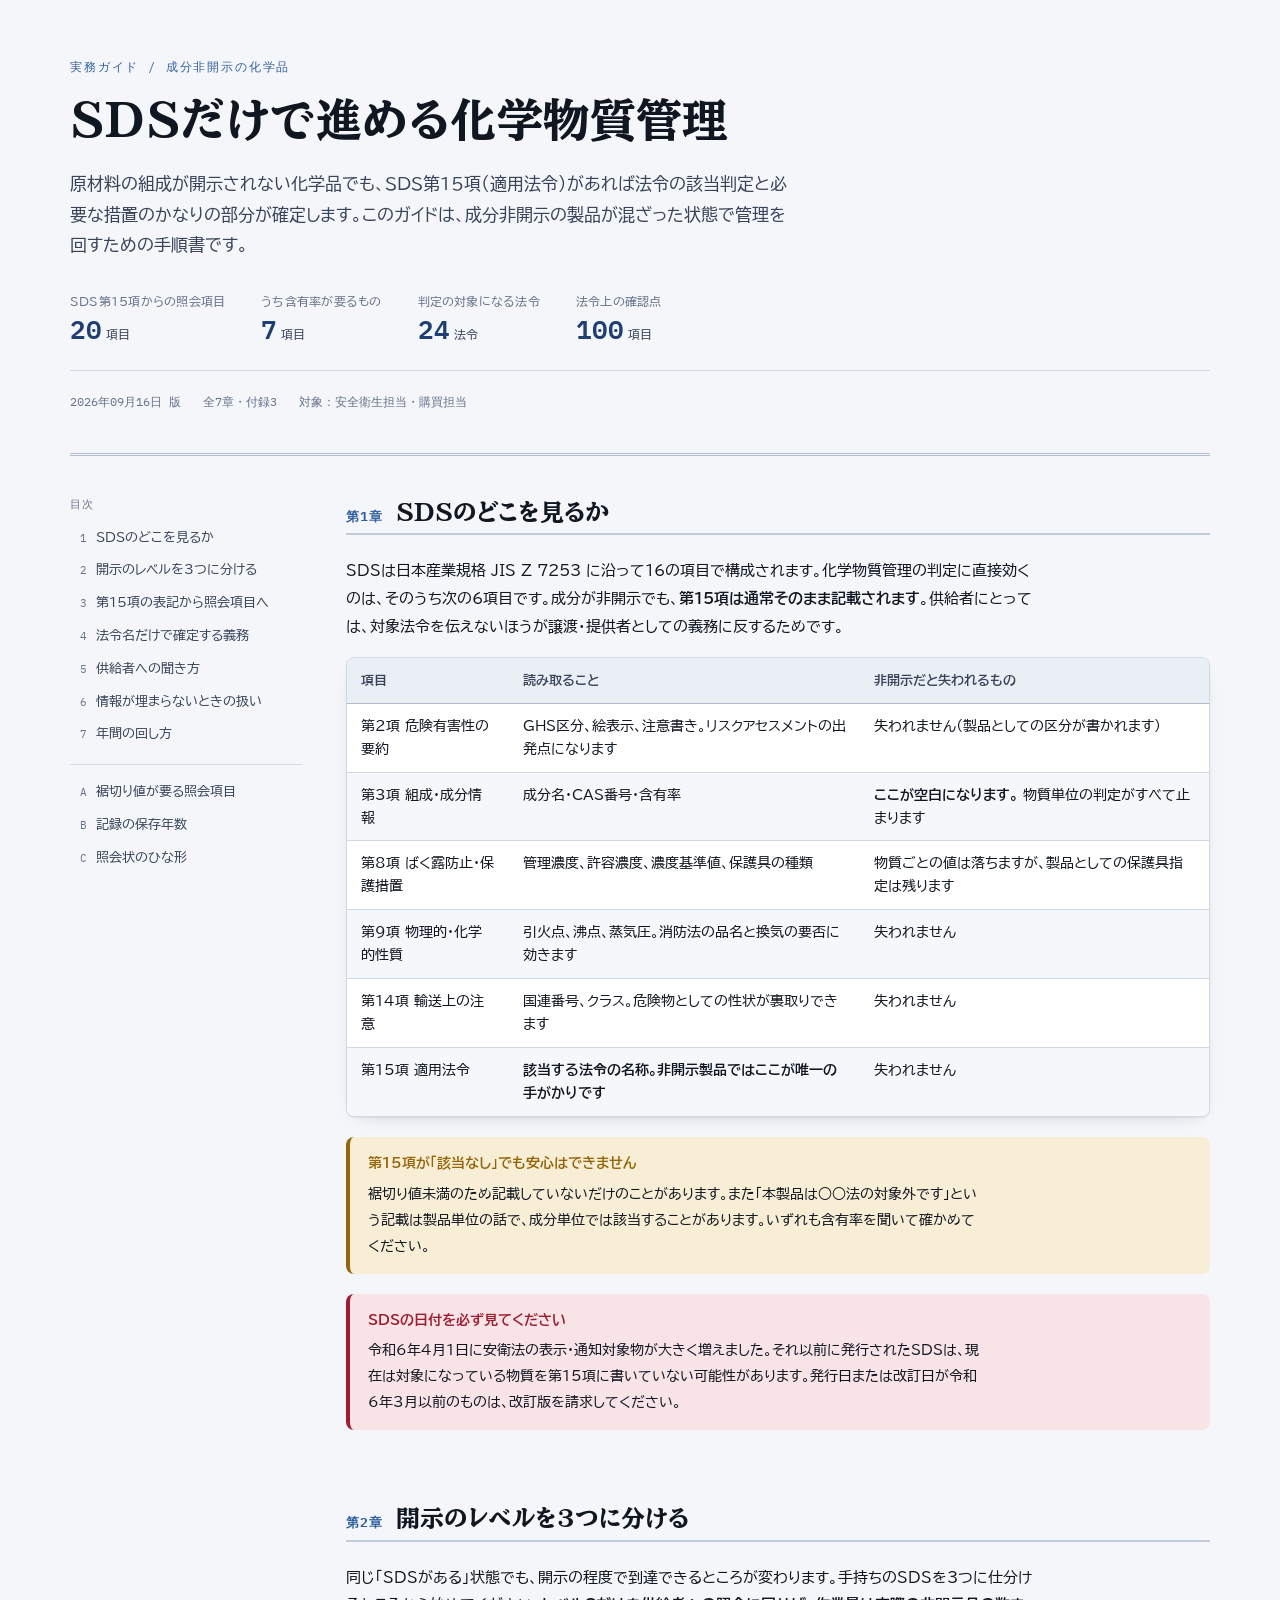
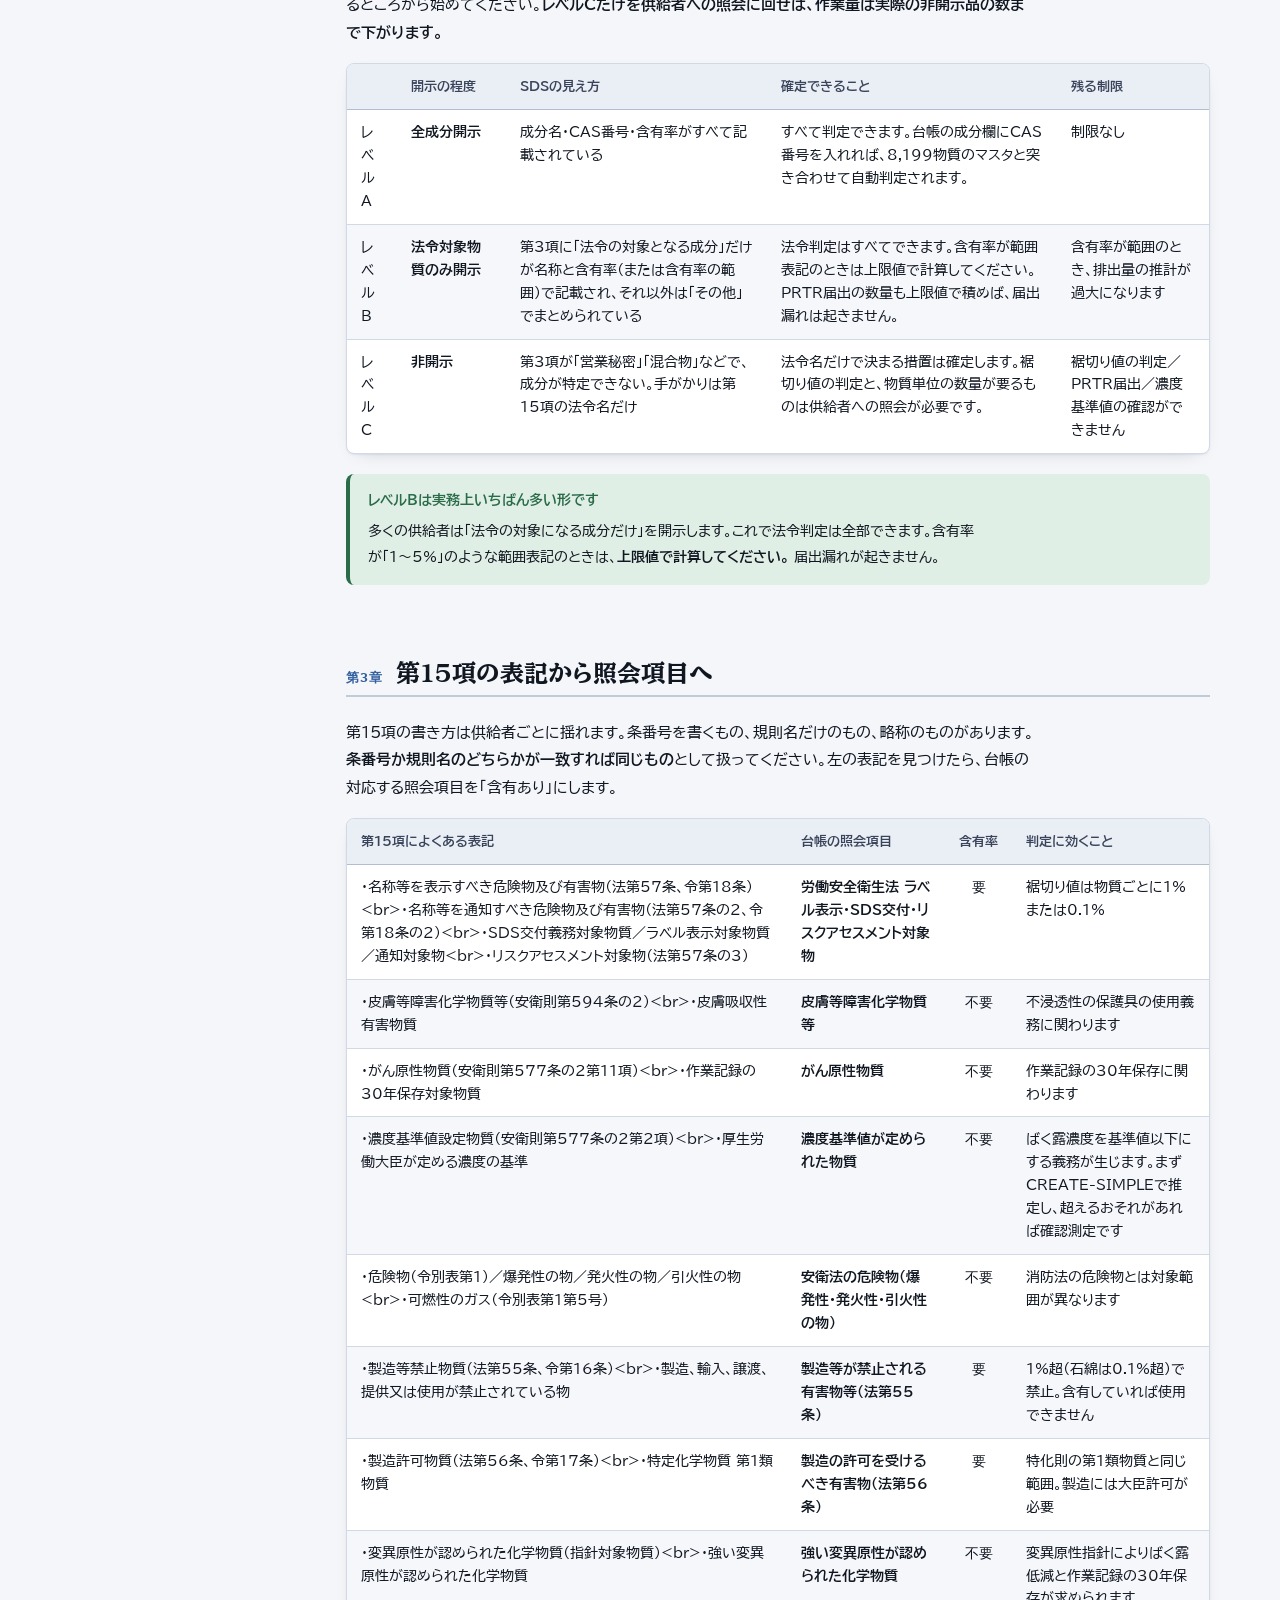
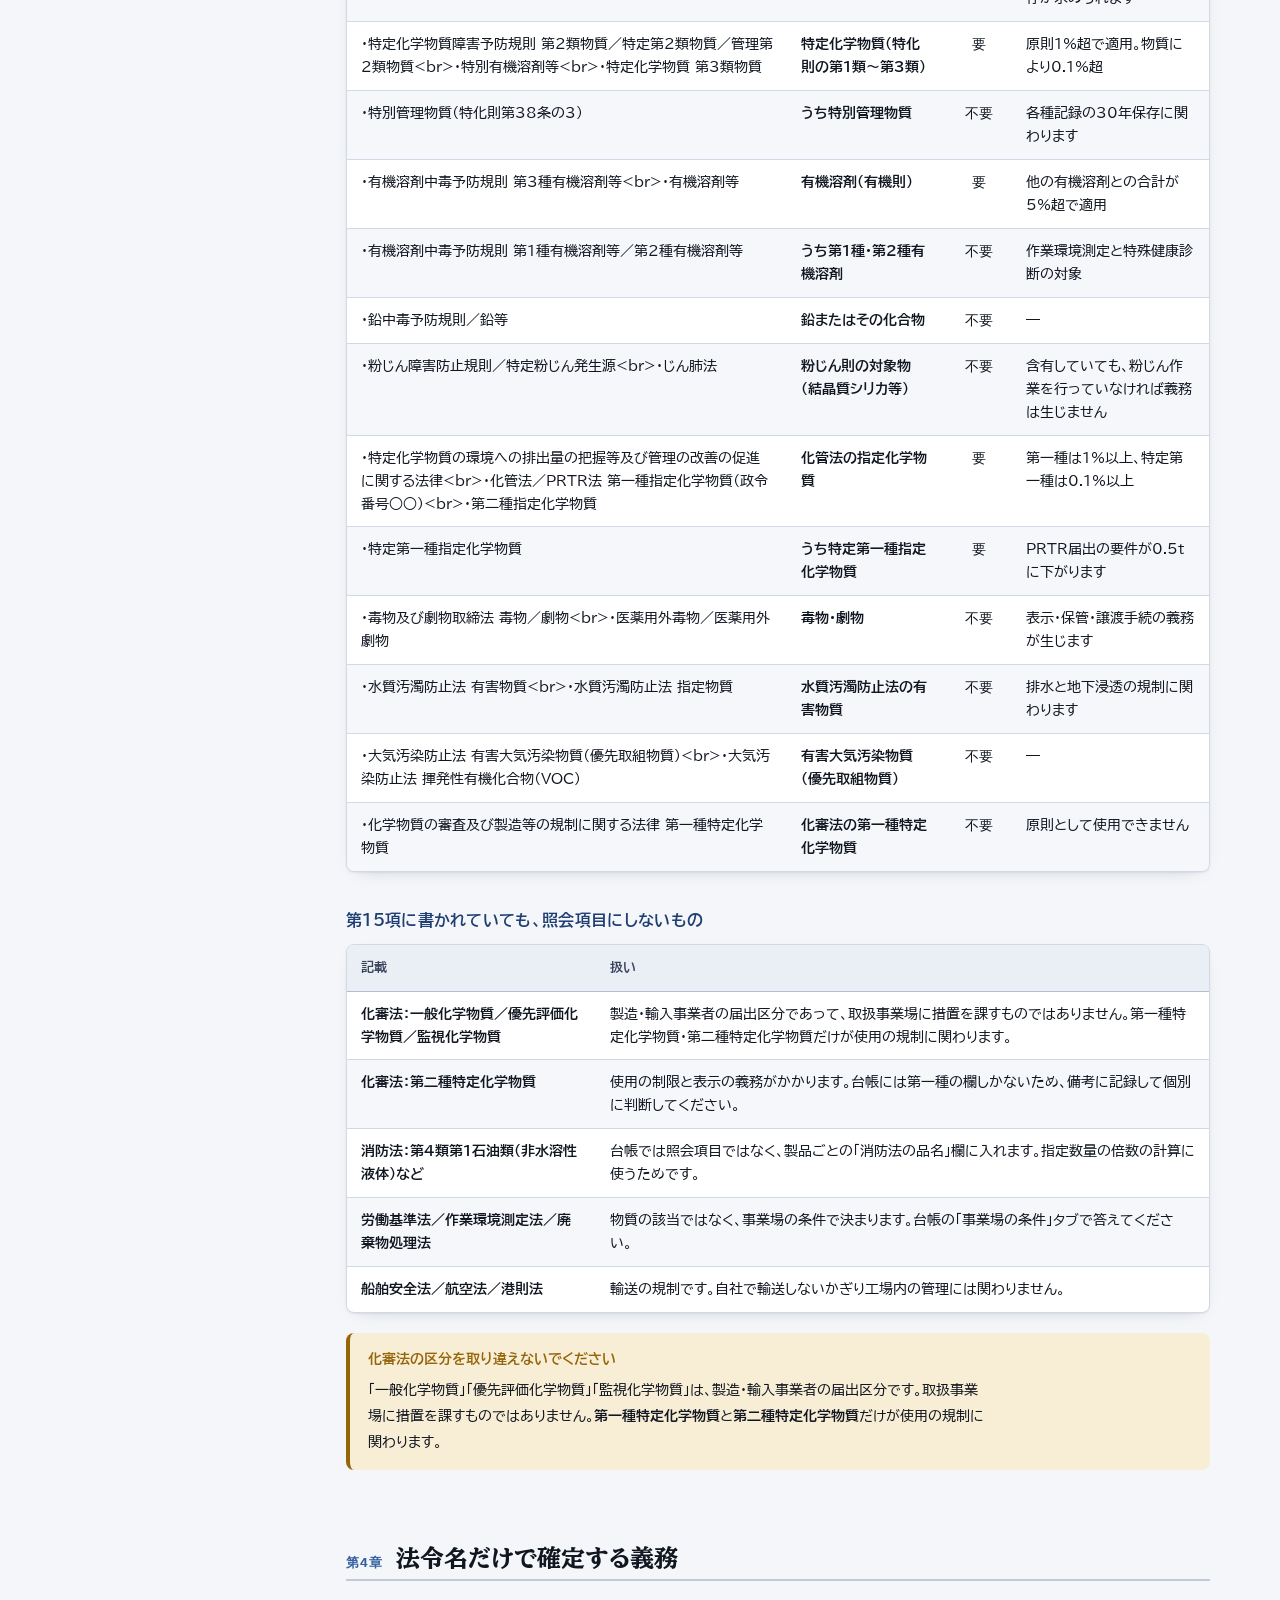
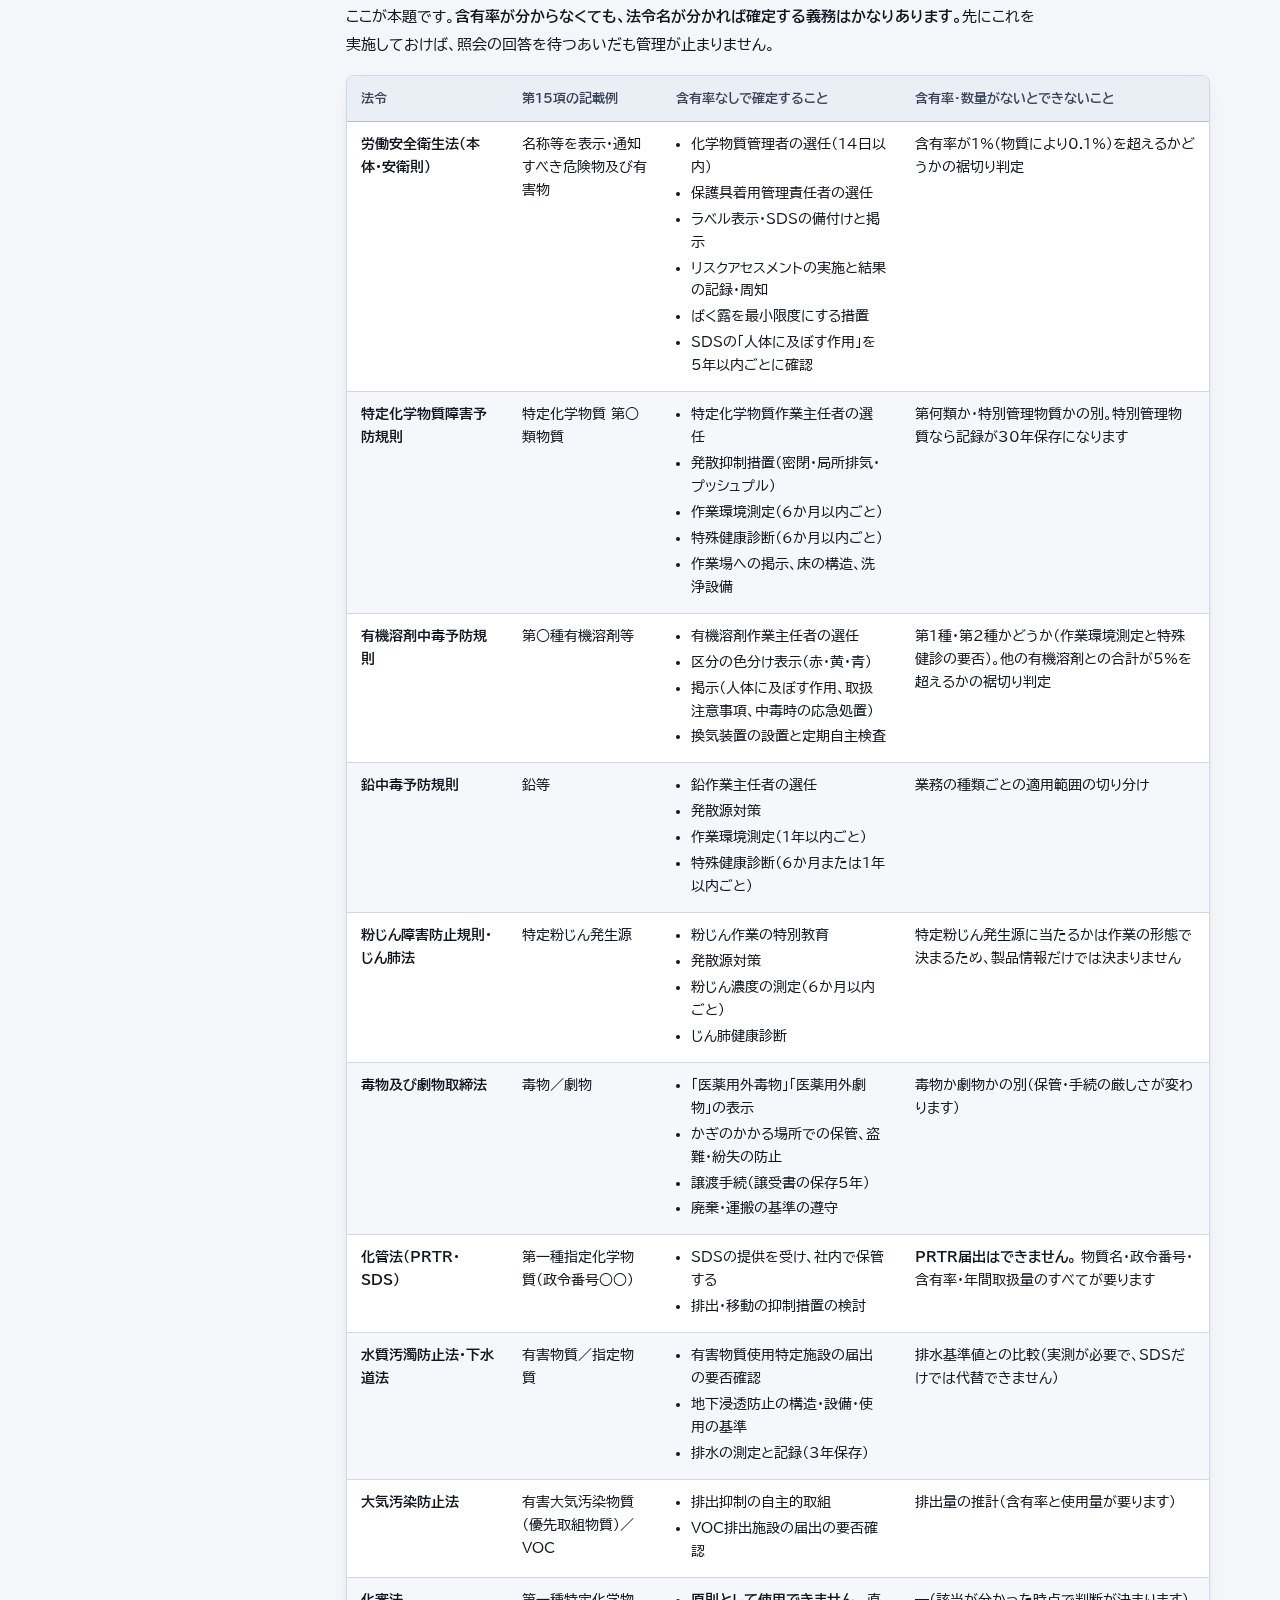
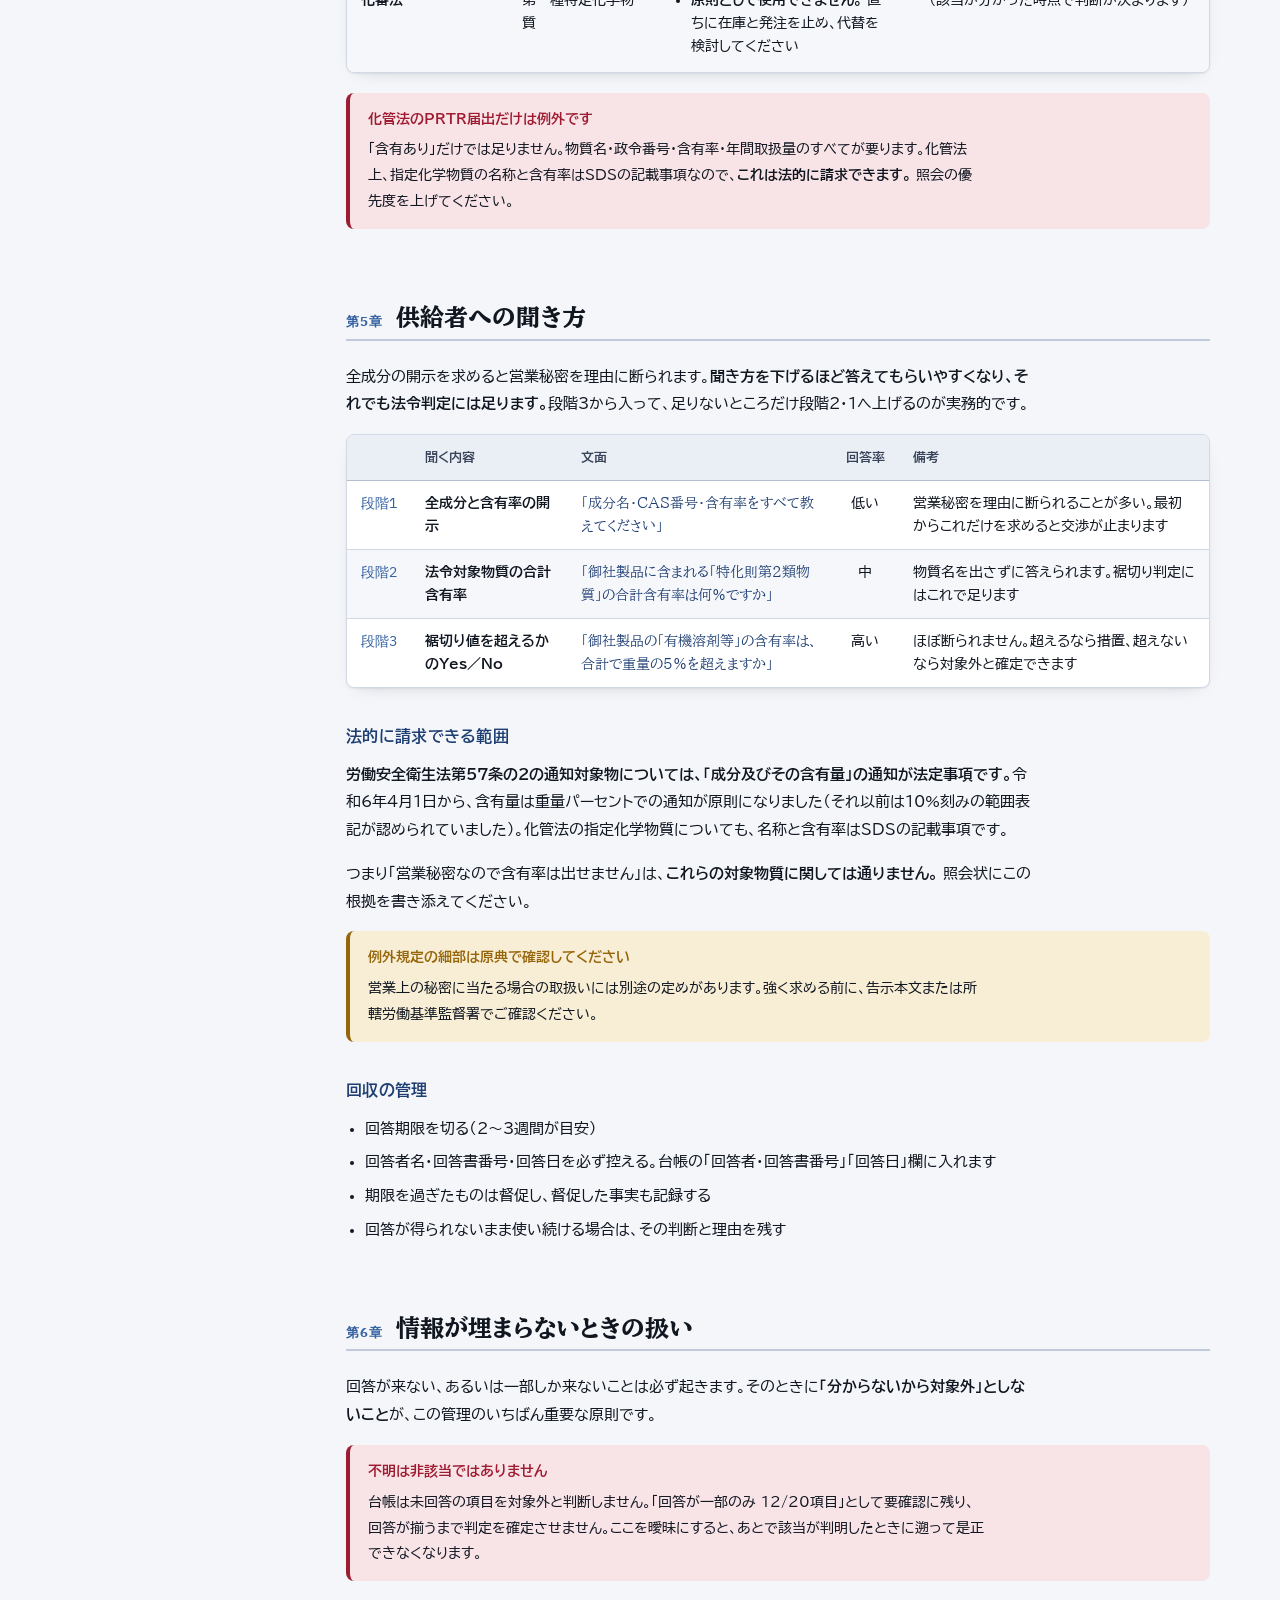
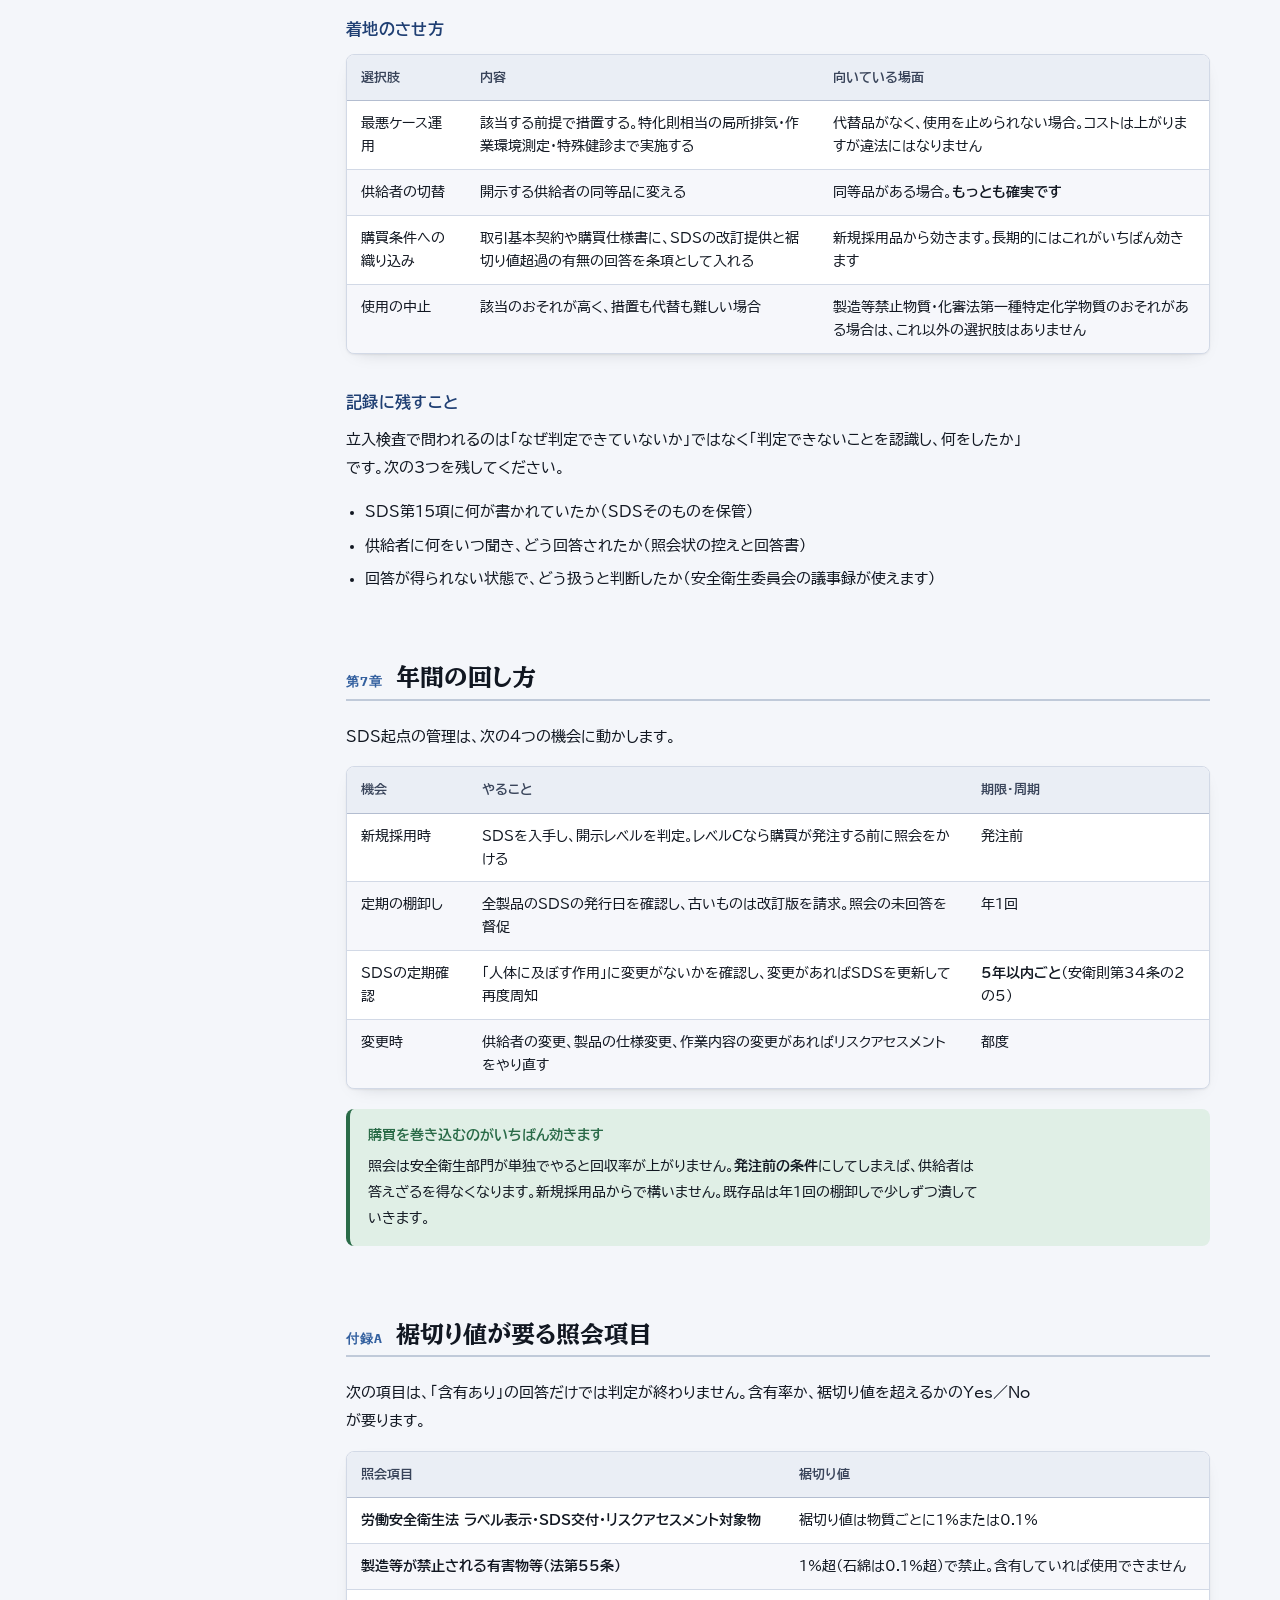
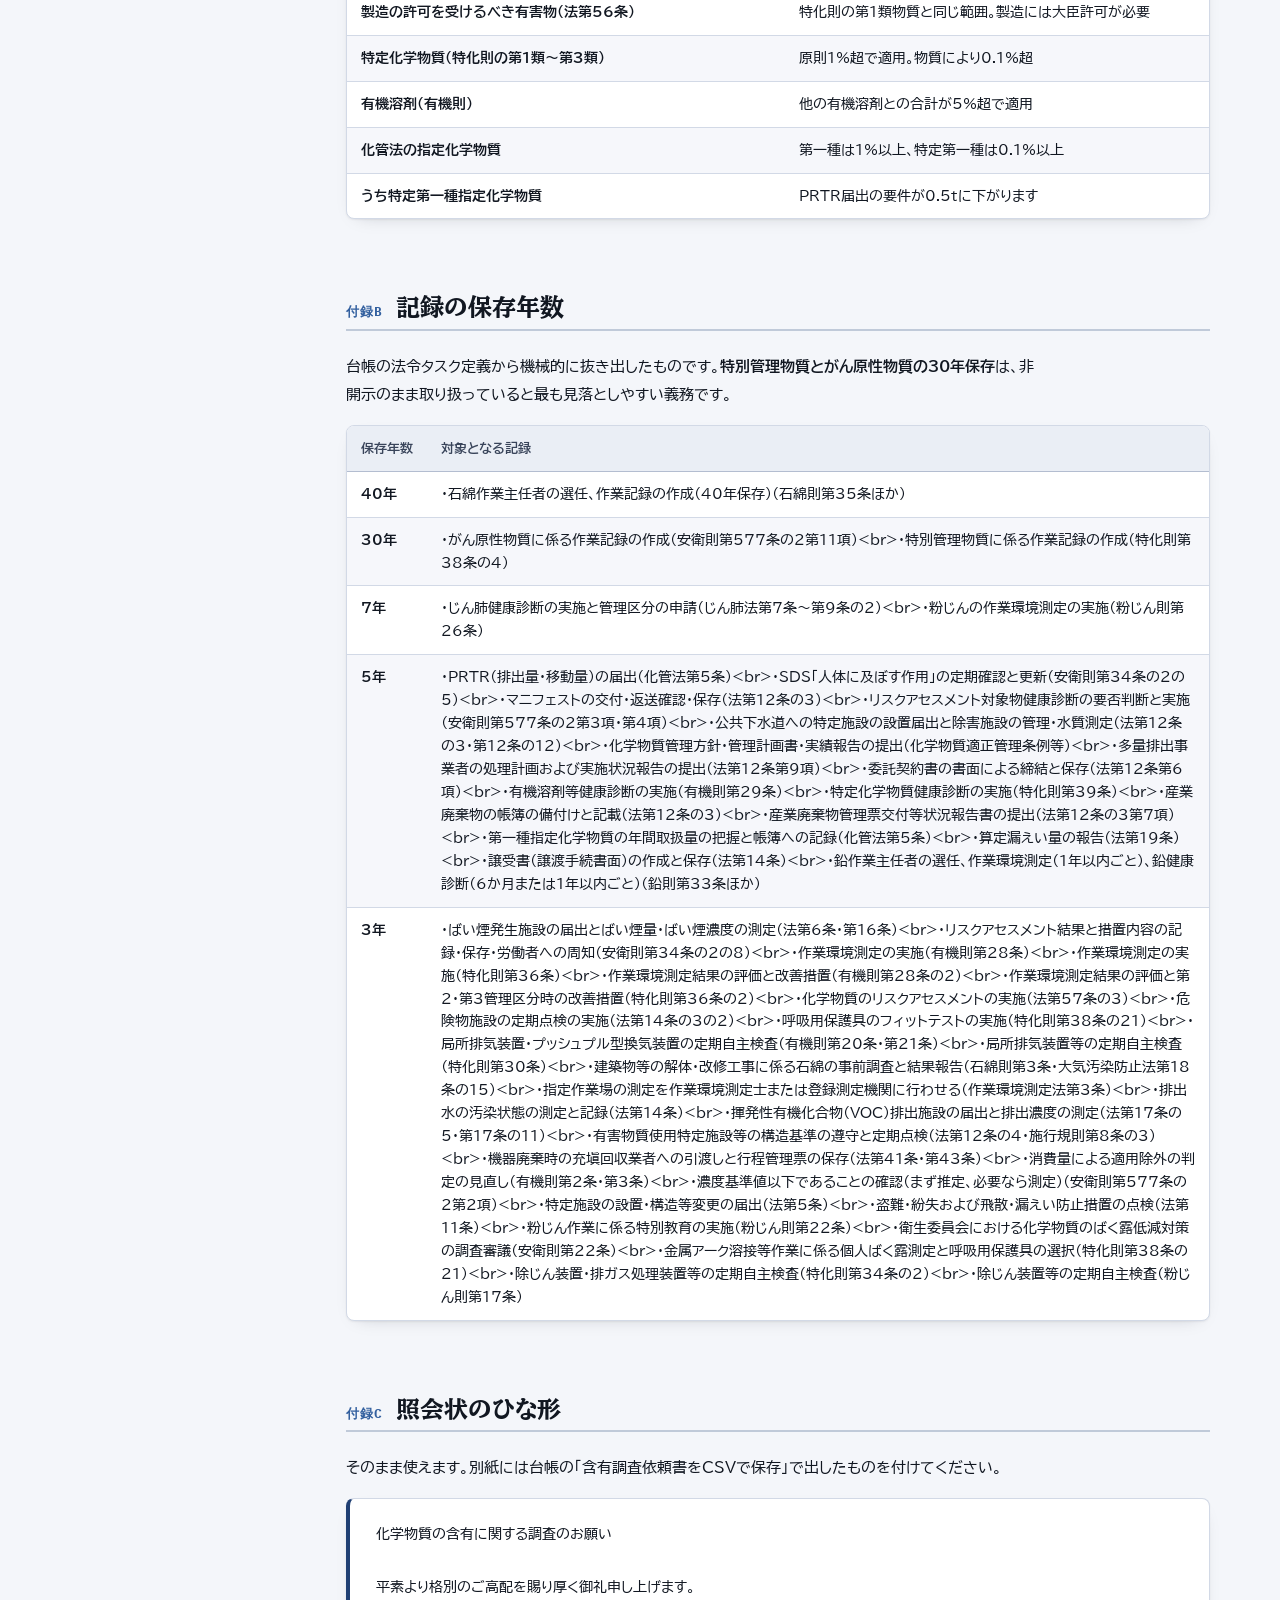
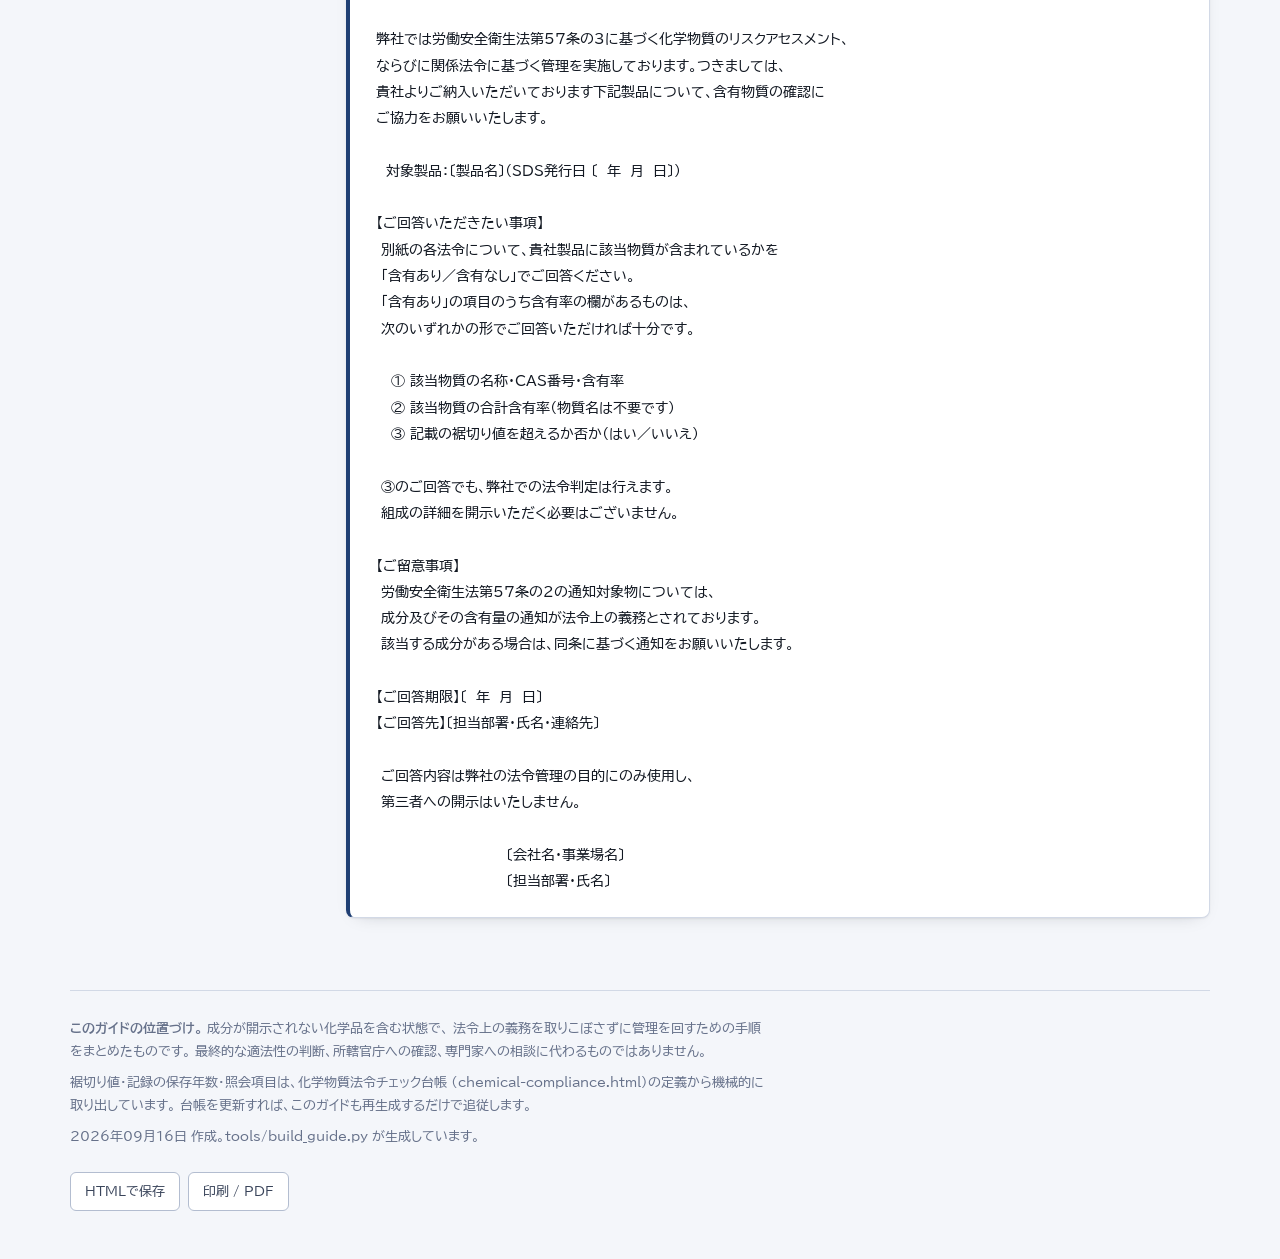
==== commit bd8e920f: "粉じん則・じん肺法を、物質ではなく作業で判定するよう直した 粉じん則とじん肺法の5項目が、物質マスタの粉じんフラグだけで発火していた。 接着剤に結晶質シリカが少量入っているだけで、特別教育・作業環境測" ====
--- a/chem-guide.html
+++ b/chem-guide.html
@@ -203,7 +203,7 @@
       <ol><li><a href="#sds"><span class="n">1</span><span>SDSのどこを見るか</span></a></li><li><a href="#levels"><span class="n">2</span><span>開示のレベルを3つに分ける</span></a></li><li><a href="#sec15"><span class="n">3</span><span>第15項の表記から照会項目へ</span></a></li><li><a href="#fixed"><span class="n">4</span><span>法令名だけで確定する義務</span></a></li><li><a href="#ask"><span class="n">5</span><span>供給者への聞き方</span></a></li><li><a href="#gaps"><span class="n">6</span><span>情報が埋まらないときの扱い</span></a></li><li><a href="#cycle"><span class="n">7</span><span>年間の回し方</span></a></li></ol>
       <ol class="ap"><li><a href="#ap-cutoff"><span class="n">A</span><span>裾切り値が要る照会項目</span></a></li><li><a href="#ap-keep"><span class="n">B</span><span>記録の保存年数</span></a></li><li><a href="#ap-letter"><span class="n">C</span><span>照会状のひな形</span></a></li></ol>
     </nav>
-    <article><section id="sds"><h2><span class="n">第1章</span><span>SDSのどこを見るか</span></h2><div class="rule"></div><p>SDSは日本産業規格 JIS Z 7253 に沿って16の項目で構成されます。化学物質管理の判定に直接効くのは、そのうち次の6項目です。成分が非開示でも、<b>第15項は通常そのまま記載されます</b>。供給者にとっては、対象法令を伝えないほうが譲渡・提供者としての義務に反するためです。</p><div class="tw"><table class=""><thead><tr><th>項目</th><th>読み取ること</th><th>非開示だと失われるもの</th></tr></thead><tbody><tr><td>第2項 危険有害性の要約</td><td>GHS区分、絵表示、注意書き。リスクアセスメントの出発点になります</td><td>失われません（製品としての区分が書かれます）</td></tr><tr><td>第3項 組成・成分情報</td><td>成分名・CAS番号・含有率</td><td><b>ここが空白になります。</b> 物質単位の判定がすべて止まります</td></tr><tr><td>第8項 ばく露防止・保護措置</td><td>管理濃度、許容濃度、濃度基準値、保護具の種類</td><td>物質ごとの値は落ちますが、製品としての保護具指定は残ります</td></tr><tr><td>第9項 物理的・化学的性質</td><td>引火点、沸点、蒸気圧。消防法の品名と換気の要否に効きます</td><td>失われません</td></tr><tr><td>第14項 輸送上の注意</td><td>国連番号、クラス。危険物としての性状が裏取りできます</td><td>失われません</td></tr><tr><td>第15項 適用法令</td><td><b>該当する法令の名称。非開示製品ではここが唯一の手がかりです</b></td><td>失われません</td></tr></tbody></table></div><aside class="note n-warn"><p class="nt">第15項が「該当なし」でも安心はできません</p><p>裾切り値未満のため記載していないだけのことがあります。また「本製品は○○法の対象外です」という記載は製品単位の話で、成分単位では該当することがあります。いずれも含有率を聞いて確かめてください。</p></aside><aside class="note n-crit"><p class="nt">SDSの日付を必ず見てください</p><p>令和6年4月1日に安衛法の表示・通知対象物が大きく増えました。それ以前に発行されたSDSは、現在は対象になっている物質を第15項に書いていない可能性があります。発行日または改訂日が令和6年3月以前のものは、改訂版を請求してください。</p></aside></section><section id="levels"><h2><span class="n">第2章</span><span>開示のレベルを3つに分ける</span></h2><div class="rule"></div><p>同じ「SDSがある」状態でも、開示の程度で到達できるところが変わります。手持ちのSDSを3つに仕分けるところから始めてください。<b>レベルCだけを供給者への照会に回せば、作業量は実際の非開示品の数まで下がります。</b></p><div class="tw"><table class=""><thead><tr><th></th><th>開示の程度</th><th>SDSの見え方</th><th>確定できること</th><th>残る制限</th></tr></thead><tbody><tr><td>レベルA</td><td><b>全成分開示</b></td><td>成分名・CAS番号・含有率がすべて記載されている</td><td>すべて判定できます。台帳の成分欄にCAS番号を入れれば、8,199物質のマスタと突き合わせて自動判定されます。</td><td>制限なし</td></tr><tr><td>レベルB</td><td><b>法令対象物質のみ開示</b></td><td>第3項に「法令の対象となる成分」だけが名称と含有率（または含有率の範囲）で記載され、それ以外は「その他」でまとめられている</td><td>法令判定はすべてできます。含有率が範囲表記のときは上限値で計算してください。PRTR届出の数量も上限値で積めば、届出漏れは起きません。</td><td>含有率が範囲のとき、排出量の推計が過大になります</td></tr><tr><td>レベルC</td><td><b>非開示</b></td><td>第3項が「営業秘密」「混合物」などで、成分が特定できない。手がかりは第15項の法令名だけ</td><td>法令名だけで決まる措置は確定します。裾切り値の判定と、物質単位の数量が要るものは供給者への照会が必要です。</td><td>裾切り値の判定／PRTR届出／濃度基準値の確認ができません</td></tr></tbody></table></div><aside class="note n-ok"><p class="nt">レベルBは実務上いちばん多い形です</p><p>多くの供給者は「法令の対象になる成分だけ」を開示します。これで法令判定は全部できます。含有率が「1〜5%」のような範囲表記のときは、<b>上限値で計算してください。</b> 届出漏れが起きません。</p></aside></section><section id="sec15"><h2><span class="n">第3章</span><span>第15項の表記から照会項目へ</span></h2><div class="rule"></div><p>第15項の書き方は供給者ごとに揺れます。条番号を書くもの、規則名だけのもの、略称のものがあります。<b>条番号か規則名のどちらかが一致すれば同じもの</b>として扱ってください。左の表記を見つけたら、台帳の対応する照会項目を「含有あり」にします。</p><div class="tw"><table class="sec15"><thead><tr><th>第15項によくある表記</th><th>台帳の照会項目</th><th>含有率</th><th>判定に効くこと</th></tr></thead><tbody><tr><td>・名称等を表示すべき危険物及び有害物（法第57条、令第18条）&lt;br&gt;・名称等を通知すべき危険物及び有害物（法第57条の2、令第18条の2）&lt;br&gt;・SDS交付義務対象物質／ラベル表示対象物質／通知対象物&lt;br&gt;・リスクアセスメント対象物（法第57条の3）</td><td><b>労働安全衛生法 ラベル表示・SDS交付・リスクアセスメント対象物</b></td><td>要</td><td>裾切り値は物質ごとに1%または0.1%</td></tr><tr><td>・皮膚等障害化学物質等（安衛則第594条の2）&lt;br&gt;・皮膚吸収性有害物質</td><td><b>皮膚等障害化学物質等</b></td><td>不要</td><td>不浸透性の保護具の使用義務に関わります</td></tr><tr><td>・がん原性物質（安衛則第577条の2第11項）&lt;br&gt;・作業記録の30年保存対象物質</td><td><b>がん原性物質</b></td><td>不要</td><td>作業記録の30年保存に関わります</td></tr><tr><td>・濃度基準値設定物質（安衛則第577条の2第2項）&lt;br&gt;・厚生労働大臣が定める濃度の基準</td><td><b>濃度基準値が定められた物質</b></td><td>不要</td><td>ばく露濃度を基準値以下にする義務が生じます。まずCREATE-SIMPLEで推定し、超えるおそれがあれば確認測定です</td></tr><tr><td>・危険物（令別表第1）／爆発性の物／発火性の物／引火性の物&lt;br&gt;・可燃性のガス（令別表第1第5号）</td><td><b>安衛法の危険物（爆発性・発火性・引火性の物）</b></td><td>不要</td><td>消防法の危険物とは対象範囲が異なります</td></tr><tr><td>・製造等禁止物質（法第55条、令第16条）&lt;br&gt;・製造、輸入、譲渡、提供又は使用が禁止されている物</td><td><b>製造等が禁止される有害物等（法第55条）</b></td><td>要</td><td>1%超（石綿は0.1%超）で禁止。含有していれば使用できません</td></tr><tr><td>・製造許可物質（法第56条、令第17条）&lt;br&gt;・特定化学物質 第1類物質</td><td><b>製造の許可を受けるべき有害物（法第56条）</b></td><td>要</td><td>特化則の第1類物質と同じ範囲。製造には大臣許可が必要</td></tr><tr><td>・変異原性が認められた化学物質（指針対象物質）&lt;br&gt;・強い変異原性が認められた化学物質</td><td><b>強い変異原性が認められた化学物質</b></td><td>不要</td><td>変異原性指針によりばく露低減と作業記録の30年保存が求められます</td></tr><tr><td>・特定化学物質障害予防規則 第2類物質／特定第2類物質／管理第2類物質&lt;br&gt;・特別有機溶剤等&lt;br&gt;・特定化学物質 第3類物質</td><td><b>特定化学物質（特化則の第1類〜第3類）</b></td><td>要</td><td>原則1%超で適用。物質により0.1%超</td></tr><tr><td>・特別管理物質（特化則第38条の3）</td><td><b>うち特別管理物質</b></td><td>不要</td><td>各種記録の30年保存に関わります</td></tr><tr><td>・有機溶剤中毒予防規則 第3種有機溶剤等&lt;br&gt;・有機溶剤等</td><td><b>有機溶剤（有機則）</b></td><td>要</td><td>他の有機溶剤との合計が5%超で適用</td></tr><tr><td>・有機溶剤中毒予防規則 第1種有機溶剤等／第2種有機溶剤等</td><td><b>うち第1種・第2種有機溶剤</b></td><td>不要</td><td>作業環境測定と特殊健康診断の対象</td></tr><tr><td>・鉛中毒予防規則／鉛等</td><td><b>鉛またはその化合物</b></td><td>不要</td><td>—</td></tr><tr><td>・粉じん障害防止規則／特定粉じん発生源&lt;br&gt;・じん肺法</td><td><b>粉じん則の対象物（結晶質シリカ等）</b></td><td>不要</td><td>—</td></tr><tr><td>・特定化学物質の環境への排出量の把握等及び管理の改善の促進に関する法律&lt;br&gt;・化管法／PRTR法 第一種指定化学物質（政令番号○○）&lt;br&gt;・第二種指定化学物質</td><td><b>化管法の指定化学物質</b></td><td>要</td><td>第一種は1%以上、特定第一種は0.1%以上</td></tr><tr><td>・特定第一種指定化学物質</td><td><b>うち特定第一種指定化学物質</b></td><td>要</td><td>PRTR届出の要件が0.5tに下がります</td></tr><tr><td>・毒物及び劇物取締法 毒物／劇物&lt;br&gt;・医薬用外毒物／医薬用外劇物</td><td><b>毒物・劇物</b></td><td>不要</td><td>表示・保管・譲渡手続の義務が生じます</td></tr><tr><td>・水質汚濁防止法 有害物質&lt;br&gt;・水質汚濁防止法 指定物質</td><td><b>水質汚濁防止法の有害物質</b></td><td>不要</td><td>排水と地下浸透の規制に関わります</td></tr><tr><td>・大気汚染防止法 有害大気汚染物質（優先取組物質）&lt;br&gt;・大気汚染防止法 揮発性有機化合物（VOC）</td><td><b>有害大気汚染物質（優先取組物質）</b></td><td>不要</td><td>—</td></tr><tr><td>・化学物質の審査及び製造等の規制に関する法律 第一種特定化学物質</td><td><b>化審法の第一種特定化学物質</b></td><td>不要</td><td>原則として使用できません</td></tr></tbody></table></div><h3>第15項に書かれていても、照会項目にしないもの</h3><div class="tw"><table class=""><thead><tr><th>記載</th><th>扱い</th></tr></thead><tbody><tr><td><b>化審法：一般化学物質／優先評価化学物質／監視化学物質</b></td><td>製造・輸入事業者の届出区分であって、取扱事業場に措置を課すものではありません。第一種特定化学物質・第二種特定化学物質だけが使用の規制に関わります。</td></tr><tr><td><b>化審法：第二種特定化学物質</b></td><td>使用の制限と表示の義務がかかります。台帳には第一種の欄しかないため、備考に記録して個別に判断してください。</td></tr><tr><td><b>消防法：第4類第1石油類（非水溶性液体）など</b></td><td>台帳では照会項目ではなく、製品ごとの「消防法の品名」欄に入れます。指定数量の倍数の計算に使うためです。</td></tr><tr><td><b>労働基準法／作業環境測定法／廃棄物処理法</b></td><td>物質の該当ではなく、事業場の条件で決まります。台帳の「事業場の条件」タブで答えてください。</td></tr><tr><td><b>船舶安全法／航空法／港則法</b></td><td>輸送の規制です。自社で輸送しないかぎり工場内の管理には関わりません。</td></tr></tbody></table></div><aside class="note n-warn"><p class="nt">化審法の区分を取り違えないでください</p><p>「一般化学物質」「優先評価化学物質」「監視化学物質」は、製造・輸入事業者の届出区分です。取扱事業場に措置を課すものではありません。<b>第一種特定化学物質</b>と<b>第二種特定化学物質</b>だけが使用の規制に関わります。</p></aside></section><section id="fixed"><h2><span class="n">第4章</span><span>法令名だけで確定する義務</span></h2><div class="rule"></div><p>ここが本題です。<b>含有率が分からなくても、法令名が分かれば確定する義務はかなりあります。</b>先にこれを実施しておけば、照会の回答を待つあいだも管理が止まりません。</p><div class="tw"><table class="bylaw"><thead><tr><th>法令</th><th>第15項の記載例</th><th>含有率なしで確定すること</th><th>含有率・数量がないとできないこと</th></tr></thead><tbody><tr><td><b>労働安全衛生法（本体・安衛則）</b></td><td>名称等を表示・通知すべき危険物及び有害物</td><td><ul><li>化学物質管理者の選任（14日以内）</li><li>保護具着用管理責任者の選任</li><li>ラベル表示・SDSの備付けと掲示</li><li>リスクアセスメントの実施と結果の記録・周知</li><li>ばく露を最小限度にする措置</li><li>SDSの「人体に及ぼす作用」を5年以内ごとに確認</li></ul></td><td>含有率が1%（物質により0.1%）を超えるかどうかの裾切り判定</td></tr><tr><td><b>特定化学物質障害予防規則</b></td><td>特定化学物質 第○類物質</td><td><ul><li>特定化学物質作業主任者の選任</li><li>発散抑制措置（密閉・局所排気・プッシュプル）</li><li>作業環境測定（6か月以内ごと）</li><li>特殊健康診断（6か月以内ごと）</li><li>作業場への掲示、床の構造、洗浄設備</li></ul></td><td>第何類か・特別管理物質かの別。特別管理物質なら記録が30年保存になります</td></tr><tr><td><b>有機溶剤中毒予防規則</b></td><td>第○種有機溶剤等</td><td><ul><li>有機溶剤作業主任者の選任</li><li>区分の色分け表示（赤・黄・青）</li><li>掲示（人体に及ぼす作用、取扱注意事項、中毒時の応急処置）</li><li>換気装置の設置と定期自主検査</li></ul></td><td>第1種・第2種かどうか（作業環境測定と特殊健診の要否）。他の有機溶剤との合計が5%を超えるかの裾切り判定</td></tr><tr><td><b>鉛中毒予防規則</b></td><td>鉛等</td><td><ul><li>鉛作業主任者の選任</li><li>発散源対策</li><li>作業環境測定（1年以内ごと）</li><li>特殊健康診断（6か月または1年以内ごと）</li></ul></td><td>業務の種類ごとの適用範囲の切り分け</td></tr><tr><td><b>粉じん障害防止規則・じん肺法</b></td><td>特定粉じん発生源</td><td><ul><li>粉じん作業の特別教育</li><li>発散源対策</li><li>粉じん濃度の測定（6か月以内ごと）</li><li>じん肺健康診断</li></ul></td><td>特定粉じん発生源に当たるかは作業の形態で決まるため、製品情報だけでは決まりません</td></tr><tr><td><b>毒物及び劇物取締法</b></td><td>毒物／劇物</td><td><ul><li>「医薬用外毒物」「医薬用外劇物」の表示</li><li>かぎのかかる場所での保管、盗難・紛失の防止</li><li>譲渡手続（譲受書の保存5年）</li><li>廃棄・運搬の基準の遵守</li></ul></td><td>毒物か劇物かの別（保管・手続の厳しさが変わります）</td></tr><tr><td><b>化管法（PRTR・SDS）</b></td><td>第一種指定化学物質（政令番号○○）</td><td><ul><li>SDSの提供を受け、社内で保管する</li><li>排出・移動の抑制措置の検討</li></ul></td><td><b>PRTR届出はできません。</b> 物質名・政令番号・含有率・年間取扱量のすべてが要ります</td></tr><tr><td><b>水質汚濁防止法・下水道法</b></td><td>有害物質／指定物質</td><td><ul><li>有害物質使用特定施設の届出の要否確認</li><li>地下浸透防止の構造・設備・使用の基準</li><li>排水の測定と記録（3年保存）</li></ul></td><td>排水基準値との比較（実測が必要で、SDSだけでは代替できません）</td></tr><tr><td><b>大気汚染防止法</b></td><td>有害大気汚染物質（優先取組物質）／VOC</td><td><ul><li>排出抑制の自主的取組</li><li>VOC排出施設の届出の要否確認</li></ul></td><td>排出量の推計（含有率と使用量が要ります）</td></tr><tr><td><b>化審法</b></td><td>第一種特定化学物質</td><td><ul><li><b>原則として使用できません。</b> 直ちに在庫と発注を止め、代替を検討してください</li></ul></td><td>—（該当が分かった時点で判断が決まります）</td></tr></tbody></table></div><aside class="note n-crit"><p class="nt">化管法のPRTR届出だけは例外です</p><p>「含有あり」だけでは足りません。物質名・政令番号・含有率・年間取扱量のすべてが要ります。化管法上、指定化学物質の名称と含有率はSDSの記載事項なので、<b>これは法的に請求できます。</b> 照会の優先度を上げてください。</p></aside></section><section id="ask"><h2><span class="n">第5章</span><span>供給者への聞き方</span></h2><div class="rule"></div><p>全成分の開示を求めると営業秘密を理由に断られます。<b>聞き方を下げるほど答えてもらいやすくなり、それでも法令判定には足ります。</b>段階3から入って、足りないところだけ段階2・1へ上げるのが実務的です。</p><div class="tw"><table class="ask"><thead><tr><th></th><th>聞く内容</th><th>文面</th><th>回答率</th><th>備考</th></tr></thead><tbody><tr><td>段階1</td><td><b>全成分と含有率の開示</b></td><td><span class='q'>「成分名・CAS番号・含有率をすべて教えてください」</span></td><td>低い</td><td>営業秘密を理由に断られることが多い。最初からこれだけを求めると交渉が止まります</td></tr><tr><td>段階2</td><td><b>法令対象物質の合計含有率</b></td><td><span class='q'>「御社製品に含まれる「特化則第2類物質」の合計含有率は何%ですか」</span></td><td>中</td><td>物質名を出さずに答えられます。裾切り判定にはこれで足ります</td></tr><tr><td>段階3</td><td><b>裾切り値を超えるかのYes／No</b></td><td><span class='q'>「御社製品の「有機溶剤等」の含有率は、合計で重量の5%を超えますか」</span></td><td>高い</td><td>ほぼ断られません。超えるなら措置、超えないなら対象外と確定できます</td></tr></tbody></table></div><h3>法的に請求できる範囲</h3><p><b>労働安全衛生法第57条の2の通知対象物については、「成分及びその含有量」の通知が法定事項です。</b>令和6年4月1日から、含有量は重量パーセントでの通知が原則になりました（それ以前は10%刻みの範囲表記が認められていました）。化管法の指定化学物質についても、名称と含有率はSDSの記載事項です。</p><p>つまり「営業秘密なので含有率は出せません」は、<b>これらの対象物質に関しては通りません。</b> 照会状にこの根拠を書き添えてください。</p><aside class="note n-warn"><p class="nt">例外規定の細部は原典で確認してください</p><p>営業上の秘密に当たる場合の取扱いには別途の定めがあります。強く求める前に、告示本文または所轄労働基準監督署でご確認ください。</p></aside><h3>回収の管理</h3><ul class='steps'><li>回答期限を切る（2〜3週間が目安）</li><li>回答者名・回答書番号・回答日を必ず控える。台帳の「回答者・回答書番号」「回答日」欄に入れます</li><li>期限を過ぎたものは督促し、督促した事実も記録する</li><li>回答が得られないまま使い続ける場合は、その判断と理由を残す</li></ul></section><section id="gaps"><h2><span class="n">第6章</span><span>情報が埋まらないときの扱い</span></h2><div class="rule"></div><p>回答が来ない、あるいは一部しか来ないことは必ず起きます。そのときに<b>「分からないから対象外」としないこと</b>が、この管理のいちばん重要な原則です。</p><aside class="note n-crit"><p class="nt">不明は非該当ではありません</p><p>台帳は未回答の項目を対象外と判断しません。「回答が一部のみ 12/20項目」として要確認に残り、回答が揃うまで判定を確定させません。ここを曖昧にすると、あとで該当が判明したときに遡って是正できなくなります。</p></aside><h3>着地のさせ方</h3><div class="tw"><table class=""><thead><tr><th>選択肢</th><th>内容</th><th>向いている場面</th></tr></thead><tbody><tr><td>最悪ケース運用</td><td>該当する前提で措置する。特化則相当の局所排気・作業環境測定・特殊健診まで実施する</td><td>代替品がなく、使用を止められない場合。コストは上がりますが違法にはなりません</td></tr><tr><td>供給者の切替</td><td>開示する供給者の同等品に変える</td><td>同等品がある場合。<b>もっとも確実です</b></td></tr><tr><td>購買条件への織り込み</td><td>取引基本契約や購買仕様書に、SDSの改訂提供と裾切り値超過の有無の回答を条項として入れる</td><td>新規採用品から効きます。長期的にはこれがいちばん効きます</td></tr><tr><td>使用の中止</td><td>該当のおそれが高く、措置も代替も難しい場合</td><td>製造等禁止物質・化審法第一種特定化学物質のおそれがある場合は、これ以外の選択肢はありません</td></tr></tbody></table></div><h3>記録に残すこと</h3><p>立入検査で問われるのは「なぜ判定できていないか」ではなく「判定できないことを認識し、何をしたか」です。次の3つを残してください。</p><ul class='steps'><li>SDS第15項に何が書かれていたか（SDSそのものを保管）</li><li>供給者に何をいつ聞き、どう回答されたか（照会状の控えと回答書）</li><li>回答が得られない状態で、どう扱うと判断したか（安全衛生委員会の議事録が使えます）</li></ul></section><section id="cycle"><h2><span class="n">第7章</span><span>年間の回し方</span></h2><div class="rule"></div><p>SDS起点の管理は、次の4つの機会に動かします。</p><div class="tw"><table class=""><thead><tr><th>機会</th><th>やること</th><th>期限・周期</th></tr></thead><tbody><tr><td>新規採用時</td><td>SDSを入手し、開示レベルを判定。レベルCなら購買が発注する前に照会をかける</td><td>発注前</td></tr><tr><td>定期の棚卸し</td><td>全製品のSDSの発行日を確認し、古いものは改訂版を請求。照会の未回答を督促</td><td>年1回</td></tr><tr><td>SDSの定期確認</td><td>「人体に及ぼす作用」に変更がないかを確認し、変更があればSDSを更新して再度周知</td><td><b>5年以内ごと</b>（安衛則第34条の2の5）</td></tr><tr><td>変更時</td><td>供給者の変更、製品の仕様変更、作業内容の変更があればリスクアセスメントをやり直す</td><td>都度</td></tr></tbody></table></div><aside class="note n-ok"><p class="nt">購買を巻き込むのがいちばん効きます</p><p>照会は安全衛生部門が単独でやると回収率が上がりません。<b>発注前の条件</b>にしてしまえば、供給者は答えざるを得なくなります。新規採用品からで構いません。既存品は年1回の棚卸しで少しずつ潰していきます。</p></aside></section><section id="ap-cutoff"><h2><span class="n">付録A</span><span>裾切り値が要る照会項目</span></h2><div class="rule"></div><p>次の項目は、「含有あり」の回答だけでは判定が終わりません。含有率か、裾切り値を超えるかのYes／Noが要ります。</p><div class="tw"><table class=""><thead><tr><th>照会項目</th><th>裾切り値</th></tr></thead><tbody><tr><td><b>労働安全衛生法 ラベル表示・SDS交付・リスクアセスメント対象物</b></td><td>裾切り値は物質ごとに1%または0.1%</td></tr><tr><td><b>製造等が禁止される有害物等（法第55条）</b></td><td>1%超（石綿は0.1%超）で禁止。含有していれば使用できません</td></tr><tr><td><b>製造の許可を受けるべき有害物（法第56条）</b></td><td>特化則の第1類物質と同じ範囲。製造には大臣許可が必要</td></tr><tr><td><b>特定化学物質（特化則の第1類〜第3類）</b></td><td>原則1%超で適用。物質により0.1%超</td></tr><tr><td><b>有機溶剤（有機則）</b></td><td>他の有機溶剤との合計が5%超で適用</td></tr><tr><td><b>化管法の指定化学物質</b></td><td>第一種は1%以上、特定第一種は0.1%以上</td></tr><tr><td><b>うち特定第一種指定化学物質</b></td><td>PRTR届出の要件が0.5tに下がります</td></tr></tbody></table></div></section><section id="ap-keep"><h2><span class="n">付録B</span><span>記録の保存年数</span></h2><div class="rule"></div><p>台帳の法令タスク定義から機械的に抜き出したものです。<b>特別管理物質とがん原性物質の30年保存</b>は、非開示のまま取り扱っていると最も見落としやすい義務です。</p><div class="tw"><table class=""><thead><tr><th>保存年数</th><th>対象となる記録</th></tr></thead><tbody><tr><td><b>40年</b></td><td>・石綿作業主任者の選任、作業記録の作成（40年保存）（石綿則第35条ほか）</td></tr><tr><td><b>30年</b></td><td>・がん原性物質に係る作業記録の作成（安衛則第577条の2第11項）&lt;br&gt;・特別管理物質に係る作業記録の作成（特化則第38条の4）</td></tr><tr><td><b>7年</b></td><td>・じん肺健康診断の実施と管理区分の申請（じん肺法第7条〜第9条の2）&lt;br&gt;・粉じんの作業環境測定の実施（粉じん則第26条）</td></tr><tr><td><b>5年</b></td><td>・PRTR（排出量・移動量）の届出（化管法第5条）&lt;br&gt;・SDS「人体に及ぼす作用」の定期確認と更新（安衛則第34条の2の5）&lt;br&gt;・マニフェストの交付・返送確認・保存（法第12条の3）&lt;br&gt;・リスクアセスメント対象物健康診断の要否判断と実施（安衛則第577条の2第3項・第4項）&lt;br&gt;・公共下水道への特定施設の設置届出と除害施設の管理・水質測定（法第12条の3・第12条の12）&lt;br&gt;・化学物質管理方針・管理計画書・実績報告の提出（化学物質適正管理条例等）&lt;br&gt;・多量排出事業者の処理計画および実施状況報告の提出（法第12条第9項）&lt;br&gt;・委託契約書の書面による締結と保存（法第12条第6項）&lt;br&gt;・有機溶剤等健康診断の実施（有機則第29条）&lt;br&gt;・特定化学物質健康診断の実施（特化則第39条）&lt;br&gt;・産業廃棄物の帳簿の備付けと記載（法第12条の3）&lt;br&gt;・産業廃棄物管理票交付等状況報告書の提出（法第12条の3第7項）&lt;br&gt;・第一種指定化学物質の年間取扱量の把握と帳簿への記録（化管法第5条）&lt;br&gt;・算定漏えい量の報告（法第19条）&lt;br&gt;・譲受書（譲渡手続書面）の作成と保存（法第14条）&lt;br&gt;・鉛作業主任者の選任、作業環境測定（1年以内ごと）、鉛健康診断（6か月または1年以内ごと）（鉛則第33条ほか）</td></tr><tr><td><b>3年</b></td><td>・ばい煙発生施設の届出とばい煙量・ばい煙濃度の測定（法第6条・第16条）&lt;br&gt;・リスクアセスメント結果と措置内容の記録・保存・労働者への周知（安衛則第34条の2の8）&lt;br&gt;・作業環境測定の実施（有機則第28条）&lt;br&gt;・作業環境測定の実施（特化則第36条）&lt;br&gt;・作業環境測定結果の評価と改善措置（有機則第28条の2）&lt;br&gt;・作業環境測定結果の評価と第2・第3管理区分時の改善措置（特化則第36条の2）&lt;br&gt;・化学物質のリスクアセスメントの実施（法第57条の3）&lt;br&gt;・危険物施設の定期点検の実施（法第14条の3の2）&lt;br&gt;・呼吸用保護具のフィットテストの実施（特化則第38条の21）&lt;br&gt;・局所排気装置・プッシュプル型換気装置の定期自主検査（有機則第20条・第21条）&lt;br&gt;・局所排気装置等の定期自主検査（特化則第30条）&lt;br&gt;・建築物等の解体・改修工事に係る石綿の事前調査と結果報告（石綿則第3条・大気汚染防止法第18条の15）&lt;br&gt;・指定作業場の測定を作業環境測定士または登録測定機関に行わせる（作業環境測定法第3条）&lt;br&gt;・排出水の汚染状態の測定と記録（法第14条）&lt;br&gt;・揮発性有機化合物（VOC）排出施設の届出と排出濃度の測定（法第17条の5・第17条の11）&lt;br&gt;・有害物質使用特定施設等の構造基準の遵守と定期点検（法第12条の4・施行規則第8条の3）&lt;br&gt;・機器廃棄時の充塡回収業者への引渡しと行程管理票の保存（法第41条・第43条）&lt;br&gt;・消費量による適用除外の判定の見直し（有機則第2条・第3条）&lt;br&gt;・濃度基準値以下であることの確認（まず推定、必要なら測定）（安衛則第577条の2第2項）&lt;br&gt;・特定施設の設置・構造等変更の届出（法第5条）&lt;br&gt;・盗難・紛失および飛散・漏えい防止措置の点検（法第11条）&lt;br&gt;・粉じん作業に係る特別教育の実施（粉じん則第22条）&lt;br&gt;・衛生委員会における化学物質のばく露低減対策の調査審議（安衛則第22条）&lt;br&gt;・金属アーク溶接等作業に係る個人ばく露測定と呼吸用保護具の選択（特化則第38条の21）&lt;br&gt;・除じん装置・排ガス処理装置等の定期自主検査（特化則第34条の2）&lt;br&gt;・除じん装置等の定期自主検査（粉じん則第17条）</td></tr></tbody></table></div></section><section id="ap-letter"><h2><span class="n">付録C</span><span>照会状のひな形</span></h2><div class="rule"></div><p>そのまま使えます。別紙には台帳の「含有調査依頼書をCSVで保存」で出したものを付けてください。</p><pre class='letter'>化学物質の含有に関する調査のお願い
+    <article><section id="sds"><h2><span class="n">第1章</span><span>SDSのどこを見るか</span></h2><div class="rule"></div><p>SDSは日本産業規格 JIS Z 7253 に沿って16の項目で構成されます。化学物質管理の判定に直接効くのは、そのうち次の6項目です。成分が非開示でも、<b>第15項は通常そのまま記載されます</b>。供給者にとっては、対象法令を伝えないほうが譲渡・提供者としての義務に反するためです。</p><div class="tw"><table class=""><thead><tr><th>項目</th><th>読み取ること</th><th>非開示だと失われるもの</th></tr></thead><tbody><tr><td>第2項 危険有害性の要約</td><td>GHS区分、絵表示、注意書き。リスクアセスメントの出発点になります</td><td>失われません（製品としての区分が書かれます）</td></tr><tr><td>第3項 組成・成分情報</td><td>成分名・CAS番号・含有率</td><td><b>ここが空白になります。</b> 物質単位の判定がすべて止まります</td></tr><tr><td>第8項 ばく露防止・保護措置</td><td>管理濃度、許容濃度、濃度基準値、保護具の種類</td><td>物質ごとの値は落ちますが、製品としての保護具指定は残ります</td></tr><tr><td>第9項 物理的・化学的性質</td><td>引火点、沸点、蒸気圧。消防法の品名と換気の要否に効きます</td><td>失われません</td></tr><tr><td>第14項 輸送上の注意</td><td>国連番号、クラス。危険物としての性状が裏取りできます</td><td>失われません</td></tr><tr><td>第15項 適用法令</td><td><b>該当する法令の名称。非開示製品ではここが唯一の手がかりです</b></td><td>失われません</td></tr></tbody></table></div><aside class="note n-warn"><p class="nt">第15項が「該当なし」でも安心はできません</p><p>裾切り値未満のため記載していないだけのことがあります。また「本製品は○○法の対象外です」という記載は製品単位の話で、成分単位では該当することがあります。いずれも含有率を聞いて確かめてください。</p></aside><aside class="note n-crit"><p class="nt">SDSの日付を必ず見てください</p><p>令和6年4月1日に安衛法の表示・通知対象物が大きく増えました。それ以前に発行されたSDSは、現在は対象になっている物質を第15項に書いていない可能性があります。発行日または改訂日が令和6年3月以前のものは、改訂版を請求してください。</p></aside></section><section id="levels"><h2><span class="n">第2章</span><span>開示のレベルを3つに分ける</span></h2><div class="rule"></div><p>同じ「SDSがある」状態でも、開示の程度で到達できるところが変わります。手持ちのSDSを3つに仕分けるところから始めてください。<b>レベルCだけを供給者への照会に回せば、作業量は実際の非開示品の数まで下がります。</b></p><div class="tw"><table class=""><thead><tr><th></th><th>開示の程度</th><th>SDSの見え方</th><th>確定できること</th><th>残る制限</th></tr></thead><tbody><tr><td>レベルA</td><td><b>全成分開示</b></td><td>成分名・CAS番号・含有率がすべて記載されている</td><td>すべて判定できます。台帳の成分欄にCAS番号を入れれば、8,199物質のマスタと突き合わせて自動判定されます。</td><td>制限なし</td></tr><tr><td>レベルB</td><td><b>法令対象物質のみ開示</b></td><td>第3項に「法令の対象となる成分」だけが名称と含有率（または含有率の範囲）で記載され、それ以外は「その他」でまとめられている</td><td>法令判定はすべてできます。含有率が範囲表記のときは上限値で計算してください。PRTR届出の数量も上限値で積めば、届出漏れは起きません。</td><td>含有率が範囲のとき、排出量の推計が過大になります</td></tr><tr><td>レベルC</td><td><b>非開示</b></td><td>第3項が「営業秘密」「混合物」などで、成分が特定できない。手がかりは第15項の法令名だけ</td><td>法令名だけで決まる措置は確定します。裾切り値の判定と、物質単位の数量が要るものは供給者への照会が必要です。</td><td>裾切り値の判定／PRTR届出／濃度基準値の確認ができません</td></tr></tbody></table></div><aside class="note n-ok"><p class="nt">レベルBは実務上いちばん多い形です</p><p>多くの供給者は「法令の対象になる成分だけ」を開示します。これで法令判定は全部できます。含有率が「1〜5%」のような範囲表記のときは、<b>上限値で計算してください。</b> 届出漏れが起きません。</p></aside></section><section id="sec15"><h2><span class="n">第3章</span><span>第15項の表記から照会項目へ</span></h2><div class="rule"></div><p>第15項の書き方は供給者ごとに揺れます。条番号を書くもの、規則名だけのもの、略称のものがあります。<b>条番号か規則名のどちらかが一致すれば同じもの</b>として扱ってください。左の表記を見つけたら、台帳の対応する照会項目を「含有あり」にします。</p><div class="tw"><table class="sec15"><thead><tr><th>第15項によくある表記</th><th>台帳の照会項目</th><th>含有率</th><th>判定に効くこと</th></tr></thead><tbody><tr><td>・名称等を表示すべき危険物及び有害物（法第57条、令第18条）&lt;br&gt;・名称等を通知すべき危険物及び有害物（法第57条の2、令第18条の2）&lt;br&gt;・SDS交付義務対象物質／ラベル表示対象物質／通知対象物&lt;br&gt;・リスクアセスメント対象物（法第57条の3）</td><td><b>労働安全衛生法 ラベル表示・SDS交付・リスクアセスメント対象物</b></td><td>要</td><td>裾切り値は物質ごとに1%または0.1%</td></tr><tr><td>・皮膚等障害化学物質等（安衛則第594条の2）&lt;br&gt;・皮膚吸収性有害物質</td><td><b>皮膚等障害化学物質等</b></td><td>不要</td><td>不浸透性の保護具の使用義務に関わります</td></tr><tr><td>・がん原性物質（安衛則第577条の2第11項）&lt;br&gt;・作業記録の30年保存対象物質</td><td><b>がん原性物質</b></td><td>不要</td><td>作業記録の30年保存に関わります</td></tr><tr><td>・濃度基準値設定物質（安衛則第577条の2第2項）&lt;br&gt;・厚生労働大臣が定める濃度の基準</td><td><b>濃度基準値が定められた物質</b></td><td>不要</td><td>ばく露濃度を基準値以下にする義務が生じます。まずCREATE-SIMPLEで推定し、超えるおそれがあれば確認測定です</td></tr><tr><td>・危険物（令別表第1）／爆発性の物／発火性の物／引火性の物&lt;br&gt;・可燃性のガス（令別表第1第5号）</td><td><b>安衛法の危険物（爆発性・発火性・引火性の物）</b></td><td>不要</td><td>消防法の危険物とは対象範囲が異なります</td></tr><tr><td>・製造等禁止物質（法第55条、令第16条）&lt;br&gt;・製造、輸入、譲渡、提供又は使用が禁止されている物</td><td><b>製造等が禁止される有害物等（法第55条）</b></td><td>要</td><td>1%超（石綿は0.1%超）で禁止。含有していれば使用できません</td></tr><tr><td>・製造許可物質（法第56条、令第17条）&lt;br&gt;・特定化学物質 第1類物質</td><td><b>製造の許可を受けるべき有害物（法第56条）</b></td><td>要</td><td>特化則の第1類物質と同じ範囲。製造には大臣許可が必要</td></tr><tr><td>・変異原性が認められた化学物質（指針対象物質）&lt;br&gt;・強い変異原性が認められた化学物質</td><td><b>強い変異原性が認められた化学物質</b></td><td>不要</td><td>変異原性指針によりばく露低減と作業記録の30年保存が求められます</td></tr><tr><td>・特定化学物質障害予防規則 第2類物質／特定第2類物質／管理第2類物質&lt;br&gt;・特別有機溶剤等&lt;br&gt;・特定化学物質 第3類物質</td><td><b>特定化学物質（特化則の第1類〜第3類）</b></td><td>要</td><td>原則1%超で適用。物質により0.1%超</td></tr><tr><td>・特別管理物質（特化則第38条の3）</td><td><b>うち特別管理物質</b></td><td>不要</td><td>各種記録の30年保存に関わります</td></tr><tr><td>・有機溶剤中毒予防規則 第3種有機溶剤等&lt;br&gt;・有機溶剤等</td><td><b>有機溶剤（有機則）</b></td><td>要</td><td>他の有機溶剤との合計が5%超で適用</td></tr><tr><td>・有機溶剤中毒予防規則 第1種有機溶剤等／第2種有機溶剤等</td><td><b>うち第1種・第2種有機溶剤</b></td><td>不要</td><td>作業環境測定と特殊健康診断の対象</td></tr><tr><td>・鉛中毒予防規則／鉛等</td><td><b>鉛またはその化合物</b></td><td>不要</td><td>—</td></tr><tr><td>・粉じん障害防止規則／特定粉じん発生源&lt;br&gt;・じん肺法</td><td><b>粉じん則の対象物（結晶質シリカ等）</b></td><td>不要</td><td>含有していても、粉じん作業を行っていなければ義務は生じません</td></tr><tr><td>・特定化学物質の環境への排出量の把握等及び管理の改善の促進に関する法律&lt;br&gt;・化管法／PRTR法 第一種指定化学物質（政令番号○○）&lt;br&gt;・第二種指定化学物質</td><td><b>化管法の指定化学物質</b></td><td>要</td><td>第一種は1%以上、特定第一種は0.1%以上</td></tr><tr><td>・特定第一種指定化学物質</td><td><b>うち特定第一種指定化学物質</b></td><td>要</td><td>PRTR届出の要件が0.5tに下がります</td></tr><tr><td>・毒物及び劇物取締法 毒物／劇物&lt;br&gt;・医薬用外毒物／医薬用外劇物</td><td><b>毒物・劇物</b></td><td>不要</td><td>表示・保管・譲渡手続の義務が生じます</td></tr><tr><td>・水質汚濁防止法 有害物質&lt;br&gt;・水質汚濁防止法 指定物質</td><td><b>水質汚濁防止法の有害物質</b></td><td>不要</td><td>排水と地下浸透の規制に関わります</td></tr><tr><td>・大気汚染防止法 有害大気汚染物質（優先取組物質）&lt;br&gt;・大気汚染防止法 揮発性有機化合物（VOC）</td><td><b>有害大気汚染物質（優先取組物質）</b></td><td>不要</td><td>—</td></tr><tr><td>・化学物質の審査及び製造等の規制に関する法律 第一種特定化学物質</td><td><b>化審法の第一種特定化学物質</b></td><td>不要</td><td>原則として使用できません</td></tr></tbody></table></div><h3>第15項に書かれていても、照会項目にしないもの</h3><div class="tw"><table class=""><thead><tr><th>記載</th><th>扱い</th></tr></thead><tbody><tr><td><b>化審法：一般化学物質／優先評価化学物質／監視化学物質</b></td><td>製造・輸入事業者の届出区分であって、取扱事業場に措置を課すものではありません。第一種特定化学物質・第二種特定化学物質だけが使用の規制に関わります。</td></tr><tr><td><b>化審法：第二種特定化学物質</b></td><td>使用の制限と表示の義務がかかります。台帳には第一種の欄しかないため、備考に記録して個別に判断してください。</td></tr><tr><td><b>消防法：第4類第1石油類（非水溶性液体）など</b></td><td>台帳では照会項目ではなく、製品ごとの「消防法の品名」欄に入れます。指定数量の倍数の計算に使うためです。</td></tr><tr><td><b>労働基準法／作業環境測定法／廃棄物処理法</b></td><td>物質の該当ではなく、事業場の条件で決まります。台帳の「事業場の条件」タブで答えてください。</td></tr><tr><td><b>船舶安全法／航空法／港則法</b></td><td>輸送の規制です。自社で輸送しないかぎり工場内の管理には関わりません。</td></tr></tbody></table></div><aside class="note n-warn"><p class="nt">化審法の区分を取り違えないでください</p><p>「一般化学物質」「優先評価化学物質」「監視化学物質」は、製造・輸入事業者の届出区分です。取扱事業場に措置を課すものではありません。<b>第一種特定化学物質</b>と<b>第二種特定化学物質</b>だけが使用の規制に関わります。</p></aside></section><section id="fixed"><h2><span class="n">第4章</span><span>法令名だけで確定する義務</span></h2><div class="rule"></div><p>ここが本題です。<b>含有率が分からなくても、法令名が分かれば確定する義務はかなりあります。</b>先にこれを実施しておけば、照会の回答を待つあいだも管理が止まりません。</p><div class="tw"><table class="bylaw"><thead><tr><th>法令</th><th>第15項の記載例</th><th>含有率なしで確定すること</th><th>含有率・数量がないとできないこと</th></tr></thead><tbody><tr><td><b>労働安全衛生法（本体・安衛則）</b></td><td>名称等を表示・通知すべき危険物及び有害物</td><td><ul><li>化学物質管理者の選任（14日以内）</li><li>保護具着用管理責任者の選任</li><li>ラベル表示・SDSの備付けと掲示</li><li>リスクアセスメントの実施と結果の記録・周知</li><li>ばく露を最小限度にする措置</li><li>SDSの「人体に及ぼす作用」を5年以内ごとに確認</li></ul></td><td>含有率が1%（物質により0.1%）を超えるかどうかの裾切り判定</td></tr><tr><td><b>特定化学物質障害予防規則</b></td><td>特定化学物質 第○類物質</td><td><ul><li>特定化学物質作業主任者の選任</li><li>発散抑制措置（密閉・局所排気・プッシュプル）</li><li>作業環境測定（6か月以内ごと）</li><li>特殊健康診断（6か月以内ごと）</li><li>作業場への掲示、床の構造、洗浄設備</li></ul></td><td>第何類か・特別管理物質かの別。特別管理物質なら記録が30年保存になります</td></tr><tr><td><b>有機溶剤中毒予防規則</b></td><td>第○種有機溶剤等</td><td><ul><li>有機溶剤作業主任者の選任</li><li>区分の色分け表示（赤・黄・青）</li><li>掲示（人体に及ぼす作用、取扱注意事項、中毒時の応急処置）</li><li>換気装置の設置と定期自主検査</li></ul></td><td>第1種・第2種かどうか（作業環境測定と特殊健診の要否）。他の有機溶剤との合計が5%を超えるかの裾切り判定</td></tr><tr><td><b>鉛中毒予防規則</b></td><td>鉛等</td><td><ul><li>鉛作業主任者の選任</li><li>発散源対策</li><li>作業環境測定（1年以内ごと）</li><li>特殊健康診断（6か月または1年以内ごと）</li></ul></td><td>業務の種類ごとの適用範囲の切り分け</td></tr><tr><td><b>粉じん障害防止規則・じん肺法</b></td><td>特定粉じん発生源</td><td><ul><li>粉じん作業の特別教育</li><li>発散源対策</li><li>粉じん濃度の測定（6か月以内ごと）</li><li>じん肺健康診断</li></ul></td><td>特定粉じん発生源に当たるかは作業の形態で決まるため、製品情報だけでは決まりません</td></tr><tr><td><b>毒物及び劇物取締法</b></td><td>毒物／劇物</td><td><ul><li>「医薬用外毒物」「医薬用外劇物」の表示</li><li>かぎのかかる場所での保管、盗難・紛失の防止</li><li>譲渡手続（譲受書の保存5年）</li><li>廃棄・運搬の基準の遵守</li></ul></td><td>毒物か劇物かの別（保管・手続の厳しさが変わります）</td></tr><tr><td><b>化管法（PRTR・SDS）</b></td><td>第一種指定化学物質（政令番号○○）</td><td><ul><li>SDSの提供を受け、社内で保管する</li><li>排出・移動の抑制措置の検討</li></ul></td><td><b>PRTR届出はできません。</b> 物質名・政令番号・含有率・年間取扱量のすべてが要ります</td></tr><tr><td><b>水質汚濁防止法・下水道法</b></td><td>有害物質／指定物質</td><td><ul><li>有害物質使用特定施設の届出の要否確認</li><li>地下浸透防止の構造・設備・使用の基準</li><li>排水の測定と記録（3年保存）</li></ul></td><td>排水基準値との比較（実測が必要で、SDSだけでは代替できません）</td></tr><tr><td><b>大気汚染防止法</b></td><td>有害大気汚染物質（優先取組物質）／VOC</td><td><ul><li>排出抑制の自主的取組</li><li>VOC排出施設の届出の要否確認</li></ul></td><td>排出量の推計（含有率と使用量が要ります）</td></tr><tr><td><b>化審法</b></td><td>第一種特定化学物質</td><td><ul><li><b>原則として使用できません。</b> 直ちに在庫と発注を止め、代替を検討してください</li></ul></td><td>—（該当が分かった時点で判断が決まります）</td></tr></tbody></table></div><aside class="note n-crit"><p class="nt">化管法のPRTR届出だけは例外です</p><p>「含有あり」だけでは足りません。物質名・政令番号・含有率・年間取扱量のすべてが要ります。化管法上、指定化学物質の名称と含有率はSDSの記載事項なので、<b>これは法的に請求できます。</b> 照会の優先度を上げてください。</p></aside></section><section id="ask"><h2><span class="n">第5章</span><span>供給者への聞き方</span></h2><div class="rule"></div><p>全成分の開示を求めると営業秘密を理由に断られます。<b>聞き方を下げるほど答えてもらいやすくなり、それでも法令判定には足ります。</b>段階3から入って、足りないところだけ段階2・1へ上げるのが実務的です。</p><div class="tw"><table class="ask"><thead><tr><th></th><th>聞く内容</th><th>文面</th><th>回答率</th><th>備考</th></tr></thead><tbody><tr><td>段階1</td><td><b>全成分と含有率の開示</b></td><td><span class='q'>「成分名・CAS番号・含有率をすべて教えてください」</span></td><td>低い</td><td>営業秘密を理由に断られることが多い。最初からこれだけを求めると交渉が止まります</td></tr><tr><td>段階2</td><td><b>法令対象物質の合計含有率</b></td><td><span class='q'>「御社製品に含まれる「特化則第2類物質」の合計含有率は何%ですか」</span></td><td>中</td><td>物質名を出さずに答えられます。裾切り判定にはこれで足ります</td></tr><tr><td>段階3</td><td><b>裾切り値を超えるかのYes／No</b></td><td><span class='q'>「御社製品の「有機溶剤等」の含有率は、合計で重量の5%を超えますか」</span></td><td>高い</td><td>ほぼ断られません。超えるなら措置、超えないなら対象外と確定できます</td></tr></tbody></table></div><h3>法的に請求できる範囲</h3><p><b>労働安全衛生法第57条の2の通知対象物については、「成分及びその含有量」の通知が法定事項です。</b>令和6年4月1日から、含有量は重量パーセントでの通知が原則になりました（それ以前は10%刻みの範囲表記が認められていました）。化管法の指定化学物質についても、名称と含有率はSDSの記載事項です。</p><p>つまり「営業秘密なので含有率は出せません」は、<b>これらの対象物質に関しては通りません。</b> 照会状にこの根拠を書き添えてください。</p><aside class="note n-warn"><p class="nt">例外規定の細部は原典で確認してください</p><p>営業上の秘密に当たる場合の取扱いには別途の定めがあります。強く求める前に、告示本文または所轄労働基準監督署でご確認ください。</p></aside><h3>回収の管理</h3><ul class='steps'><li>回答期限を切る（2〜3週間が目安）</li><li>回答者名・回答書番号・回答日を必ず控える。台帳の「回答者・回答書番号」「回答日」欄に入れます</li><li>期限を過ぎたものは督促し、督促した事実も記録する</li><li>回答が得られないまま使い続ける場合は、その判断と理由を残す</li></ul></section><section id="gaps"><h2><span class="n">第6章</span><span>情報が埋まらないときの扱い</span></h2><div class="rule"></div><p>回答が来ない、あるいは一部しか来ないことは必ず起きます。そのときに<b>「分からないから対象外」としないこと</b>が、この管理のいちばん重要な原則です。</p><aside class="note n-crit"><p class="nt">不明は非該当ではありません</p><p>台帳は未回答の項目を対象外と判断しません。「回答が一部のみ 12/20項目」として要確認に残り、回答が揃うまで判定を確定させません。ここを曖昧にすると、あとで該当が判明したときに遡って是正できなくなります。</p></aside><h3>着地のさせ方</h3><div class="tw"><table class=""><thead><tr><th>選択肢</th><th>内容</th><th>向いている場面</th></tr></thead><tbody><tr><td>最悪ケース運用</td><td>該当する前提で措置する。特化則相当の局所排気・作業環境測定・特殊健診まで実施する</td><td>代替品がなく、使用を止められない場合。コストは上がりますが違法にはなりません</td></tr><tr><td>供給者の切替</td><td>開示する供給者の同等品に変える</td><td>同等品がある場合。<b>もっとも確実です</b></td></tr><tr><td>購買条件への織り込み</td><td>取引基本契約や購買仕様書に、SDSの改訂提供と裾切り値超過の有無の回答を条項として入れる</td><td>新規採用品から効きます。長期的にはこれがいちばん効きます</td></tr><tr><td>使用の中止</td><td>該当のおそれが高く、措置も代替も難しい場合</td><td>製造等禁止物質・化審法第一種特定化学物質のおそれがある場合は、これ以外の選択肢はありません</td></tr></tbody></table></div><h3>記録に残すこと</h3><p>立入検査で問われるのは「なぜ判定できていないか」ではなく「判定できないことを認識し、何をしたか」です。次の3つを残してください。</p><ul class='steps'><li>SDS第15項に何が書かれていたか（SDSそのものを保管）</li><li>供給者に何をいつ聞き、どう回答されたか（照会状の控えと回答書）</li><li>回答が得られない状態で、どう扱うと判断したか（安全衛生委員会の議事録が使えます）</li></ul></section><section id="cycle"><h2><span class="n">第7章</span><span>年間の回し方</span></h2><div class="rule"></div><p>SDS起点の管理は、次の4つの機会に動かします。</p><div class="tw"><table class=""><thead><tr><th>機会</th><th>やること</th><th>期限・周期</th></tr></thead><tbody><tr><td>新規採用時</td><td>SDSを入手し、開示レベルを判定。レベルCなら購買が発注する前に照会をかける</td><td>発注前</td></tr><tr><td>定期の棚卸し</td><td>全製品のSDSの発行日を確認し、古いものは改訂版を請求。照会の未回答を督促</td><td>年1回</td></tr><tr><td>SDSの定期確認</td><td>「人体に及ぼす作用」に変更がないかを確認し、変更があればSDSを更新して再度周知</td><td><b>5年以内ごと</b>（安衛則第34条の2の5）</td></tr><tr><td>変更時</td><td>供給者の変更、製品の仕様変更、作業内容の変更があればリスクアセスメントをやり直す</td><td>都度</td></tr></tbody></table></div><aside class="note n-ok"><p class="nt">購買を巻き込むのがいちばん効きます</p><p>照会は安全衛生部門が単独でやると回収率が上がりません。<b>発注前の条件</b>にしてしまえば、供給者は答えざるを得なくなります。新規採用品からで構いません。既存品は年1回の棚卸しで少しずつ潰していきます。</p></aside></section><section id="ap-cutoff"><h2><span class="n">付録A</span><span>裾切り値が要る照会項目</span></h2><div class="rule"></div><p>次の項目は、「含有あり」の回答だけでは判定が終わりません。含有率か、裾切り値を超えるかのYes／Noが要ります。</p><div class="tw"><table class=""><thead><tr><th>照会項目</th><th>裾切り値</th></tr></thead><tbody><tr><td><b>労働安全衛生法 ラベル表示・SDS交付・リスクアセスメント対象物</b></td><td>裾切り値は物質ごとに1%または0.1%</td></tr><tr><td><b>製造等が禁止される有害物等（法第55条）</b></td><td>1%超（石綿は0.1%超）で禁止。含有していれば使用できません</td></tr><tr><td><b>製造の許可を受けるべき有害物（法第56条）</b></td><td>特化則の第1類物質と同じ範囲。製造には大臣許可が必要</td></tr><tr><td><b>特定化学物質（特化則の第1類〜第3類）</b></td><td>原則1%超で適用。物質により0.1%超</td></tr><tr><td><b>有機溶剤（有機則）</b></td><td>他の有機溶剤との合計が5%超で適用</td></tr><tr><td><b>化管法の指定化学物質</b></td><td>第一種は1%以上、特定第一種は0.1%以上</td></tr><tr><td><b>うち特定第一種指定化学物質</b></td><td>PRTR届出の要件が0.5tに下がります</td></tr></tbody></table></div></section><section id="ap-keep"><h2><span class="n">付録B</span><span>記録の保存年数</span></h2><div class="rule"></div><p>台帳の法令タスク定義から機械的に抜き出したものです。<b>特別管理物質とがん原性物質の30年保存</b>は、非開示のまま取り扱っていると最も見落としやすい義務です。</p><div class="tw"><table class=""><thead><tr><th>保存年数</th><th>対象となる記録</th></tr></thead><tbody><tr><td><b>40年</b></td><td>・石綿作業主任者の選任、作業記録の作成（40年保存）（石綿則第35条ほか）</td></tr><tr><td><b>30年</b></td><td>・がん原性物質に係る作業記録の作成（安衛則第577条の2第11項）&lt;br&gt;・特別管理物質に係る作業記録の作成（特化則第38条の4）</td></tr><tr><td><b>7年</b></td><td>・じん肺健康診断の実施と管理区分の申請（じん肺法第7条〜第9条の2）&lt;br&gt;・粉じんの作業環境測定の実施（粉じん則第26条）</td></tr><tr><td><b>5年</b></td><td>・PRTR（排出量・移動量）の届出（化管法第5条）&lt;br&gt;・SDS「人体に及ぼす作用」の定期確認と更新（安衛則第34条の2の5）&lt;br&gt;・マニフェストの交付・返送確認・保存（法第12条の3）&lt;br&gt;・リスクアセスメント対象物健康診断の要否判断と実施（安衛則第577条の2第3項・第4項）&lt;br&gt;・公共下水道への特定施設の設置届出と除害施設の管理・水質測定（法第12条の3・第12条の12）&lt;br&gt;・化学物質管理方針・管理計画書・実績報告の提出（化学物質適正管理条例等）&lt;br&gt;・多量排出事業者の処理計画および実施状況報告の提出（法第12条第9項）&lt;br&gt;・委託契約書の書面による締結と保存（法第12条第6項）&lt;br&gt;・有機溶剤等健康診断の実施（有機則第29条）&lt;br&gt;・特定化学物質健康診断の実施（特化則第39条）&lt;br&gt;・産業廃棄物の帳簿の備付けと記載（法第12条の3）&lt;br&gt;・産業廃棄物管理票交付等状況報告書の提出（法第12条の3第7項）&lt;br&gt;・第一種指定化学物質の年間取扱量の把握と帳簿への記録（化管法第5条）&lt;br&gt;・算定漏えい量の報告（法第19条）&lt;br&gt;・譲受書（譲渡手続書面）の作成と保存（法第14条）&lt;br&gt;・鉛作業主任者の選任、作業環境測定（1年以内ごと）、鉛健康診断（6か月または1年以内ごと）（鉛則第33条ほか）</td></tr><tr><td><b>3年</b></td><td>・ばい煙発生施設の届出とばい煙量・ばい煙濃度の測定（法第6条・第16条）&lt;br&gt;・リスクアセスメント結果と措置内容の記録・保存・労働者への周知（安衛則第34条の2の8）&lt;br&gt;・作業環境測定の実施（有機則第28条）&lt;br&gt;・作業環境測定の実施（特化則第36条）&lt;br&gt;・作業環境測定結果の評価と改善措置（有機則第28条の2）&lt;br&gt;・作業環境測定結果の評価と第2・第3管理区分時の改善措置（特化則第36条の2）&lt;br&gt;・化学物質のリスクアセスメントの実施（法第57条の3）&lt;br&gt;・危険物施設の定期点検の実施（法第14条の3の2）&lt;br&gt;・呼吸用保護具のフィットテストの実施（特化則第38条の21）&lt;br&gt;・局所排気装置・プッシュプル型換気装置の定期自主検査（有機則第20条・第21条）&lt;br&gt;・局所排気装置等の定期自主検査（特化則第30条）&lt;br&gt;・建築物等の解体・改修工事に係る石綿の事前調査と結果報告（石綿則第3条・大気汚染防止法第18条の15）&lt;br&gt;・指定作業場の測定を作業環境測定士または登録測定機関に行わせる（作業環境測定法第3条）&lt;br&gt;・排出水の汚染状態の測定と記録（法第14条）&lt;br&gt;・揮発性有機化合物（VOC）排出施設の届出と排出濃度の測定（法第17条の5・第17条の11）&lt;br&gt;・有害物質使用特定施設等の構造基準の遵守と定期点検（法第12条の4・施行規則第8条の3）&lt;br&gt;・機器廃棄時の充塡回収業者への引渡しと行程管理票の保存（法第41条・第43条）&lt;br&gt;・消費量による適用除外の判定の見直し（有機則第2条・第3条）&lt;br&gt;・濃度基準値以下であることの確認（まず推定、必要なら測定）（安衛則第577条の2第2項）&lt;br&gt;・特定施設の設置・構造等変更の届出（法第5条）&lt;br&gt;・盗難・紛失および飛散・漏えい防止措置の点検（法第11条）&lt;br&gt;・粉じん作業に係る特別教育の実施（粉じん則第22条）&lt;br&gt;・衛生委員会における化学物質のばく露低減対策の調査審議（安衛則第22条）&lt;br&gt;・金属アーク溶接等作業に係る個人ばく露測定と呼吸用保護具の選択（特化則第38条の21）&lt;br&gt;・除じん装置・排ガス処理装置等の定期自主検査（特化則第34条の2）&lt;br&gt;・除じん装置等の定期自主検査（粉じん則第17条）</td></tr></tbody></table></div></section><section id="ap-letter"><h2><span class="n">付録C</span><span>照会状のひな形</span></h2><div class="rule"></div><p>そのまま使えます。別紙には台帳の「含有調査依頼書をCSVで保存」で出したものを付けてください。</p><pre class='letter'>化学物質の含有に関する調査のお願い
 
 平素より格別のご高配を賜り厚く御礼申し上げます。
 
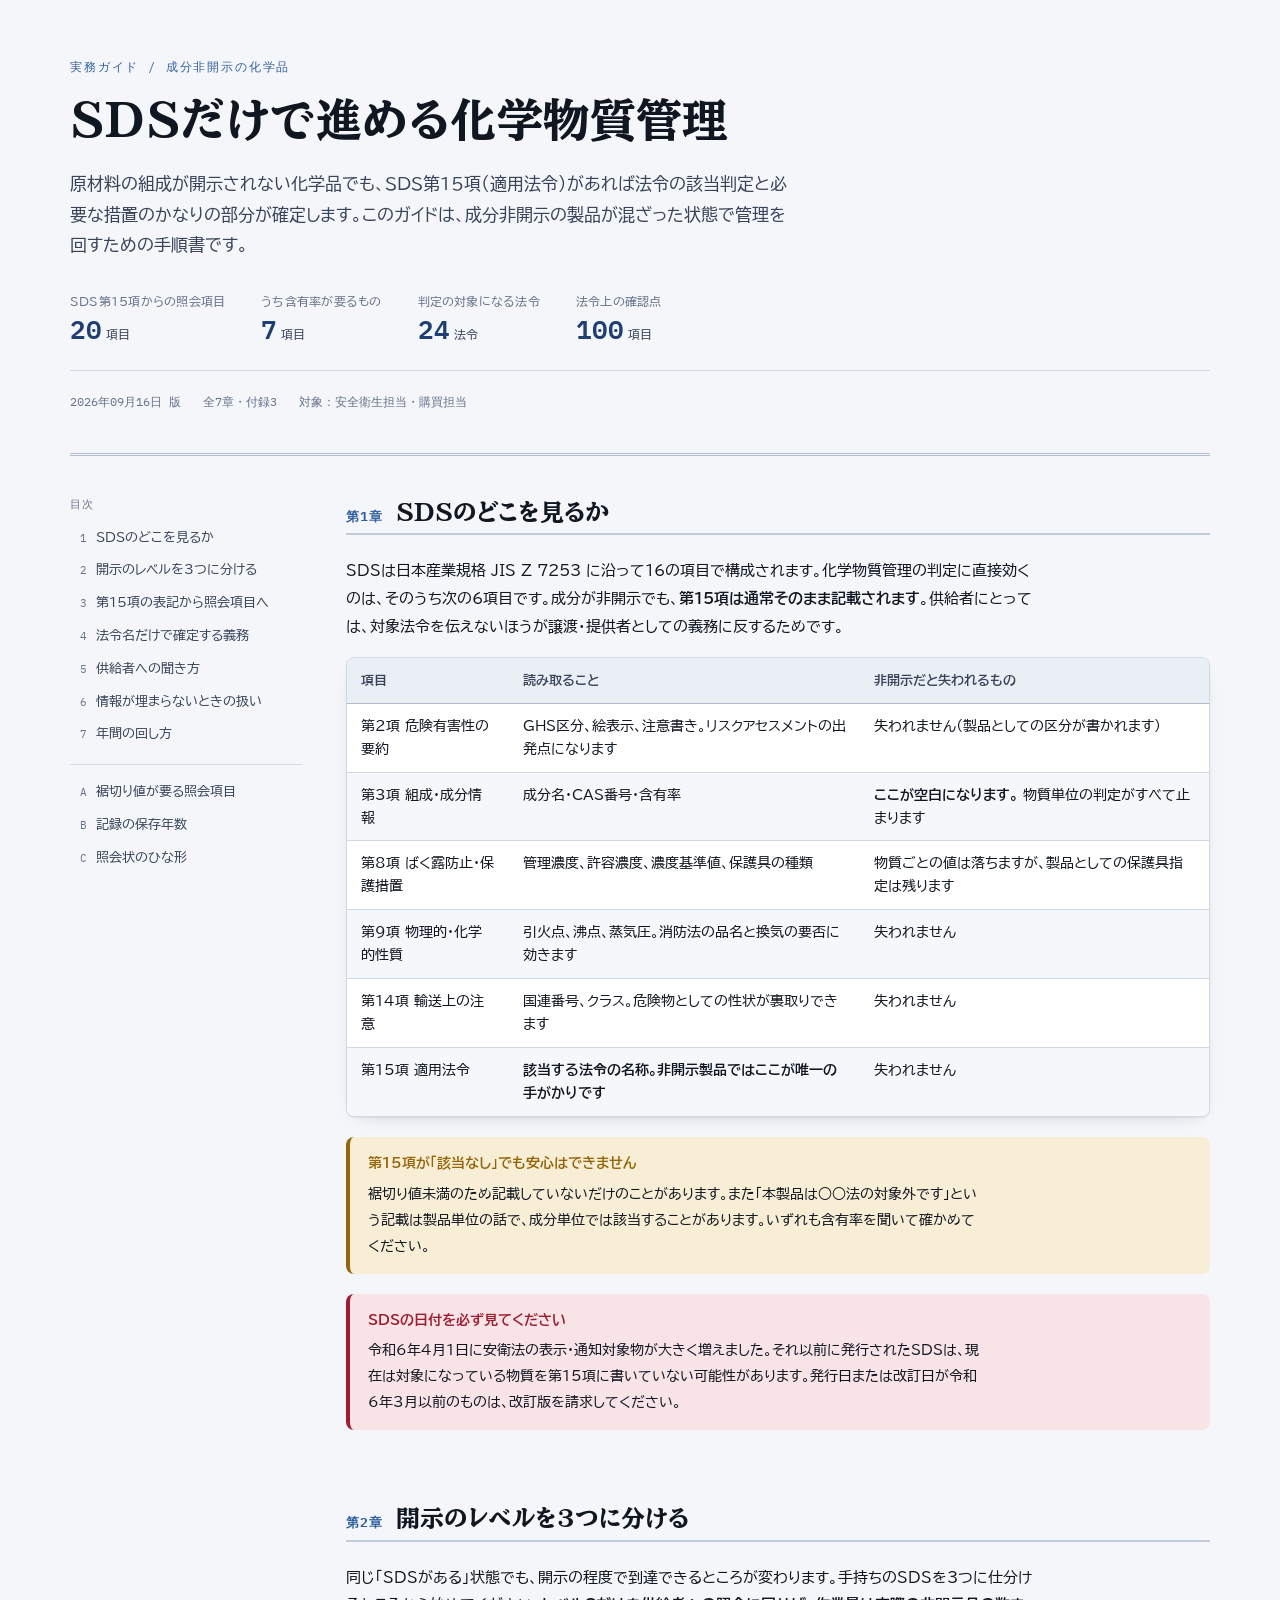
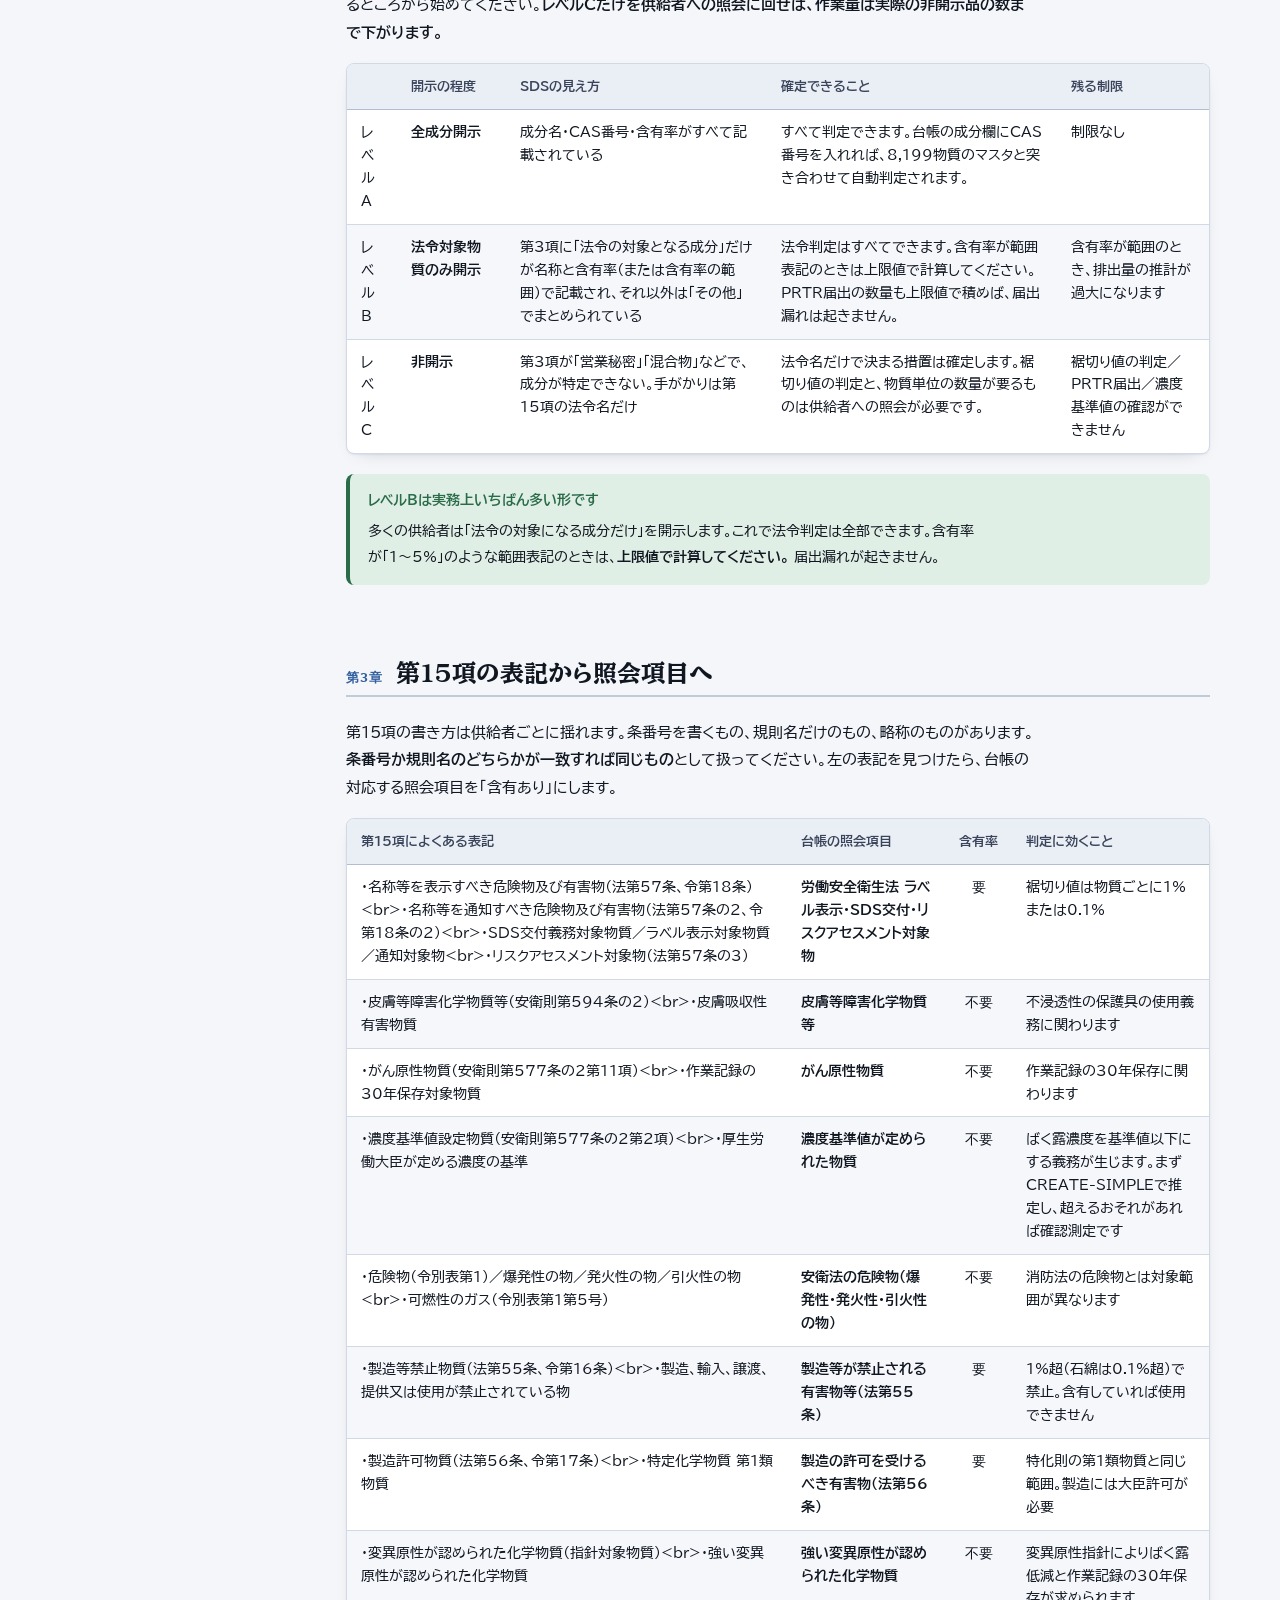
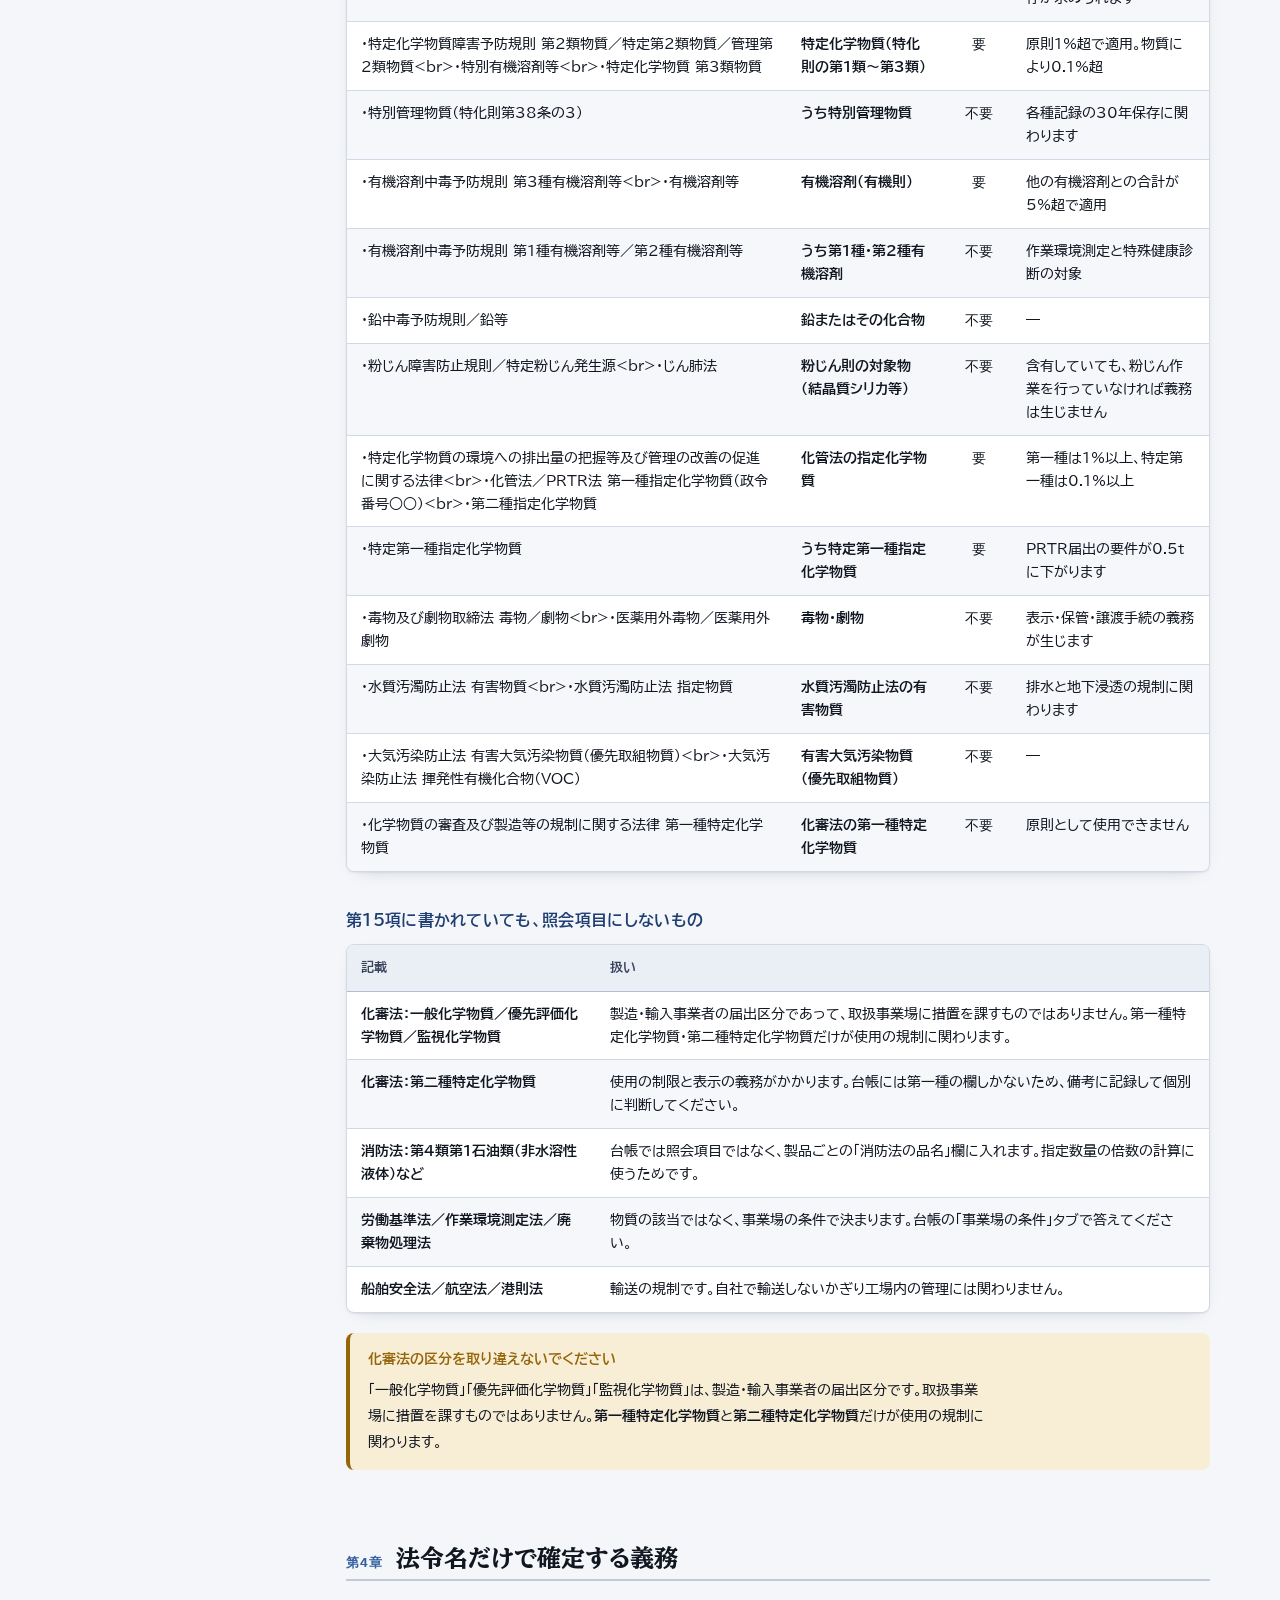
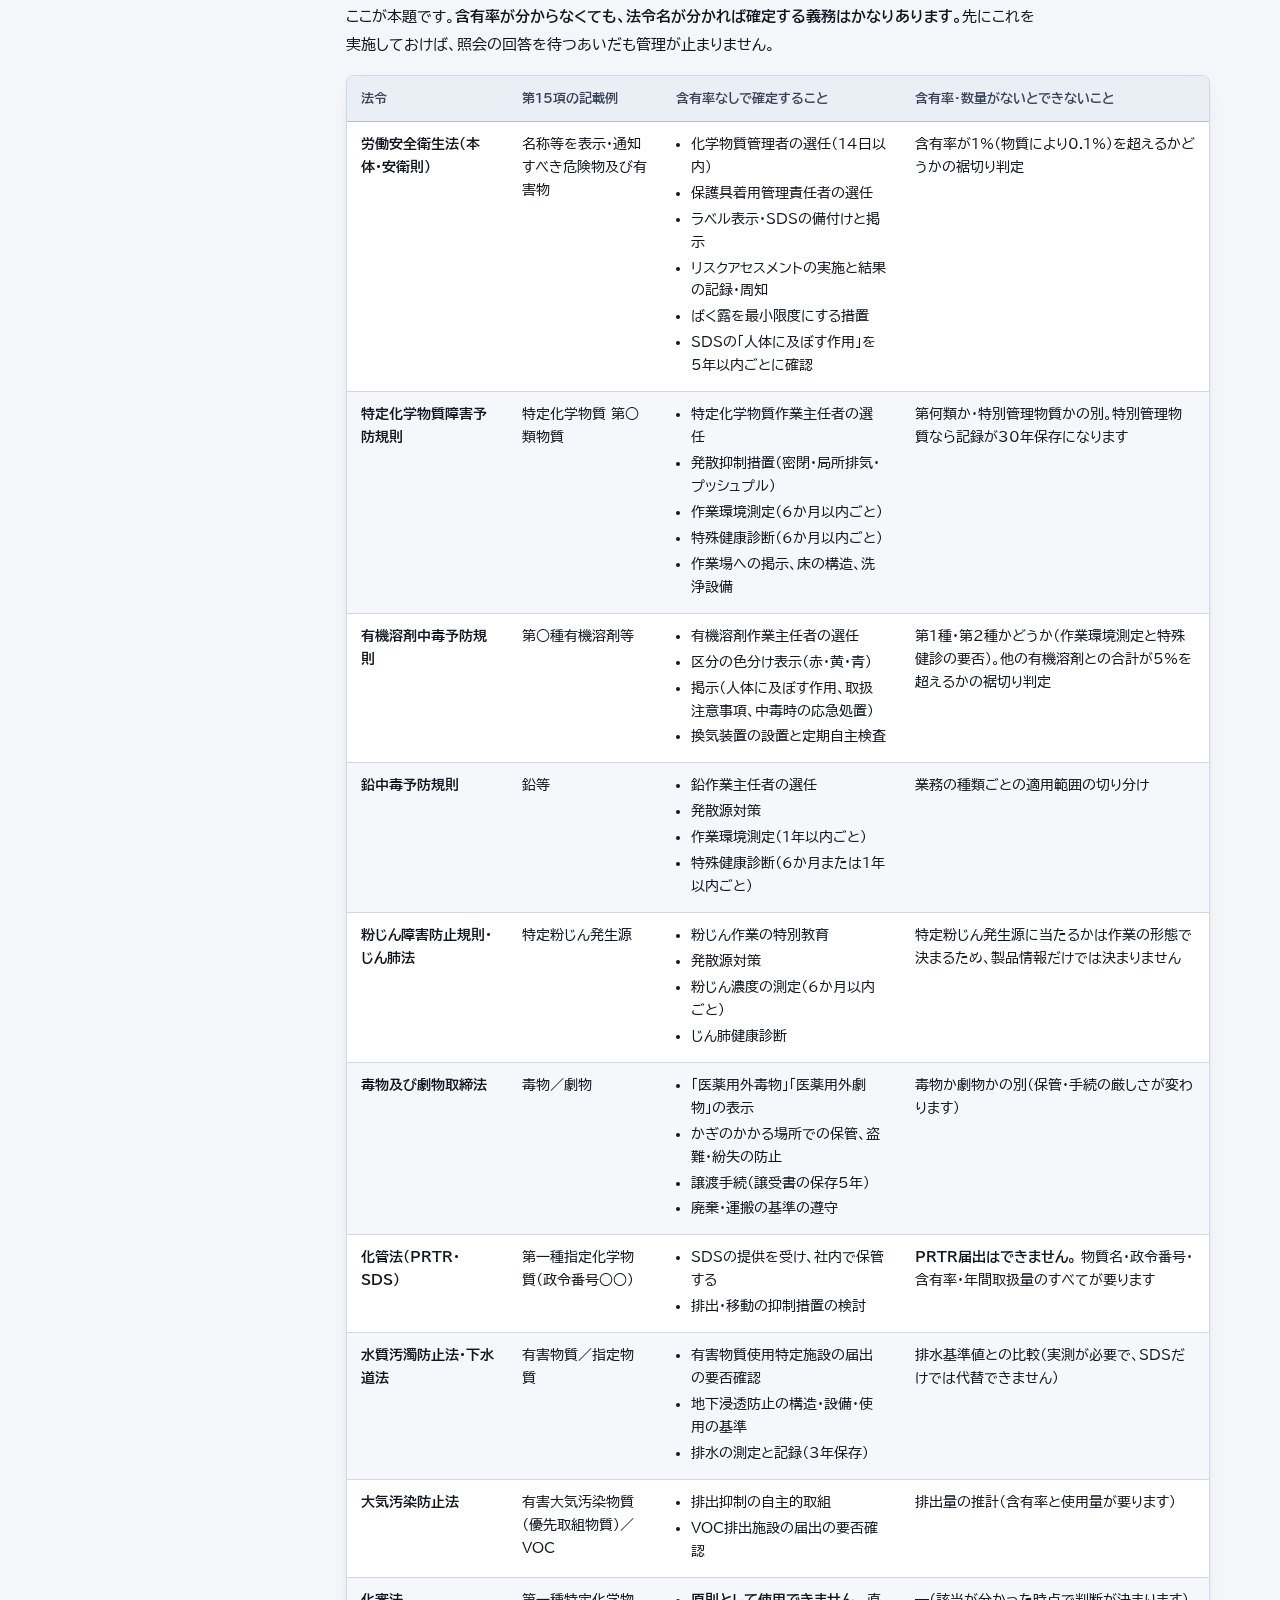
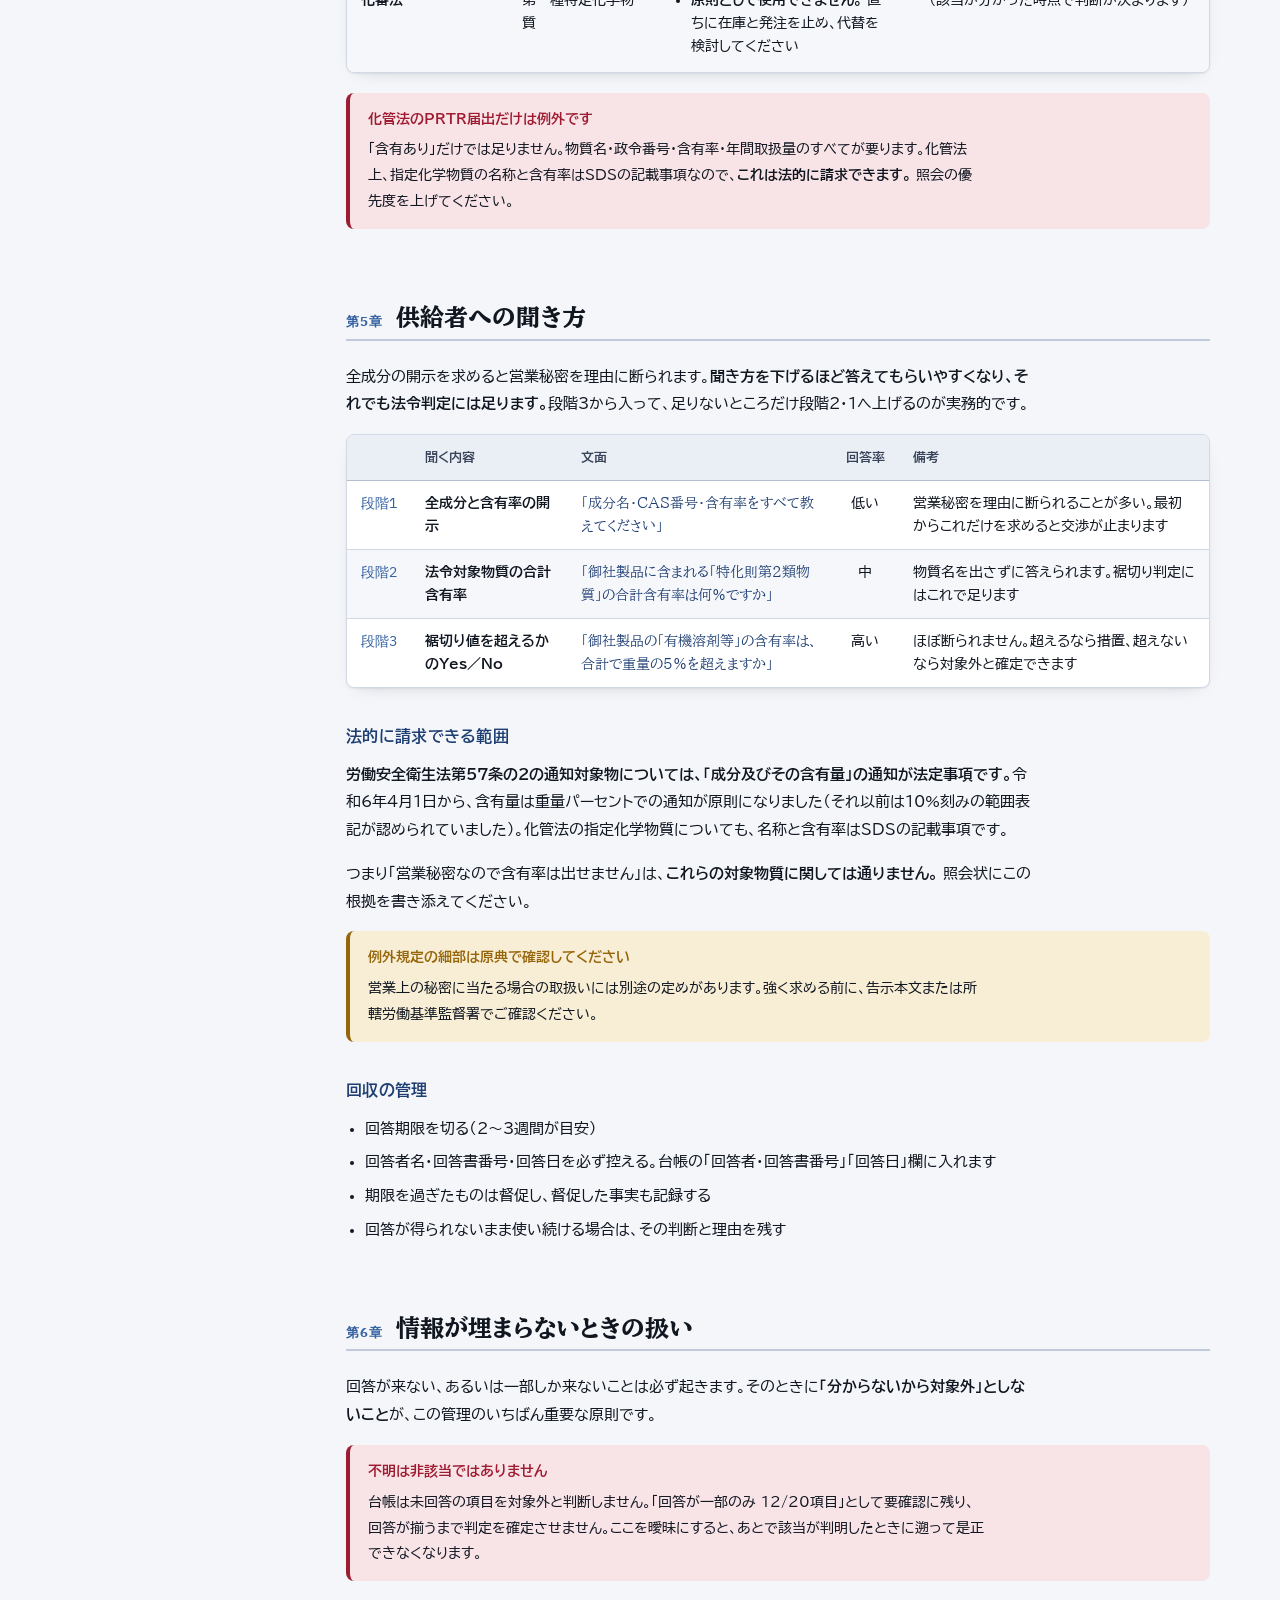
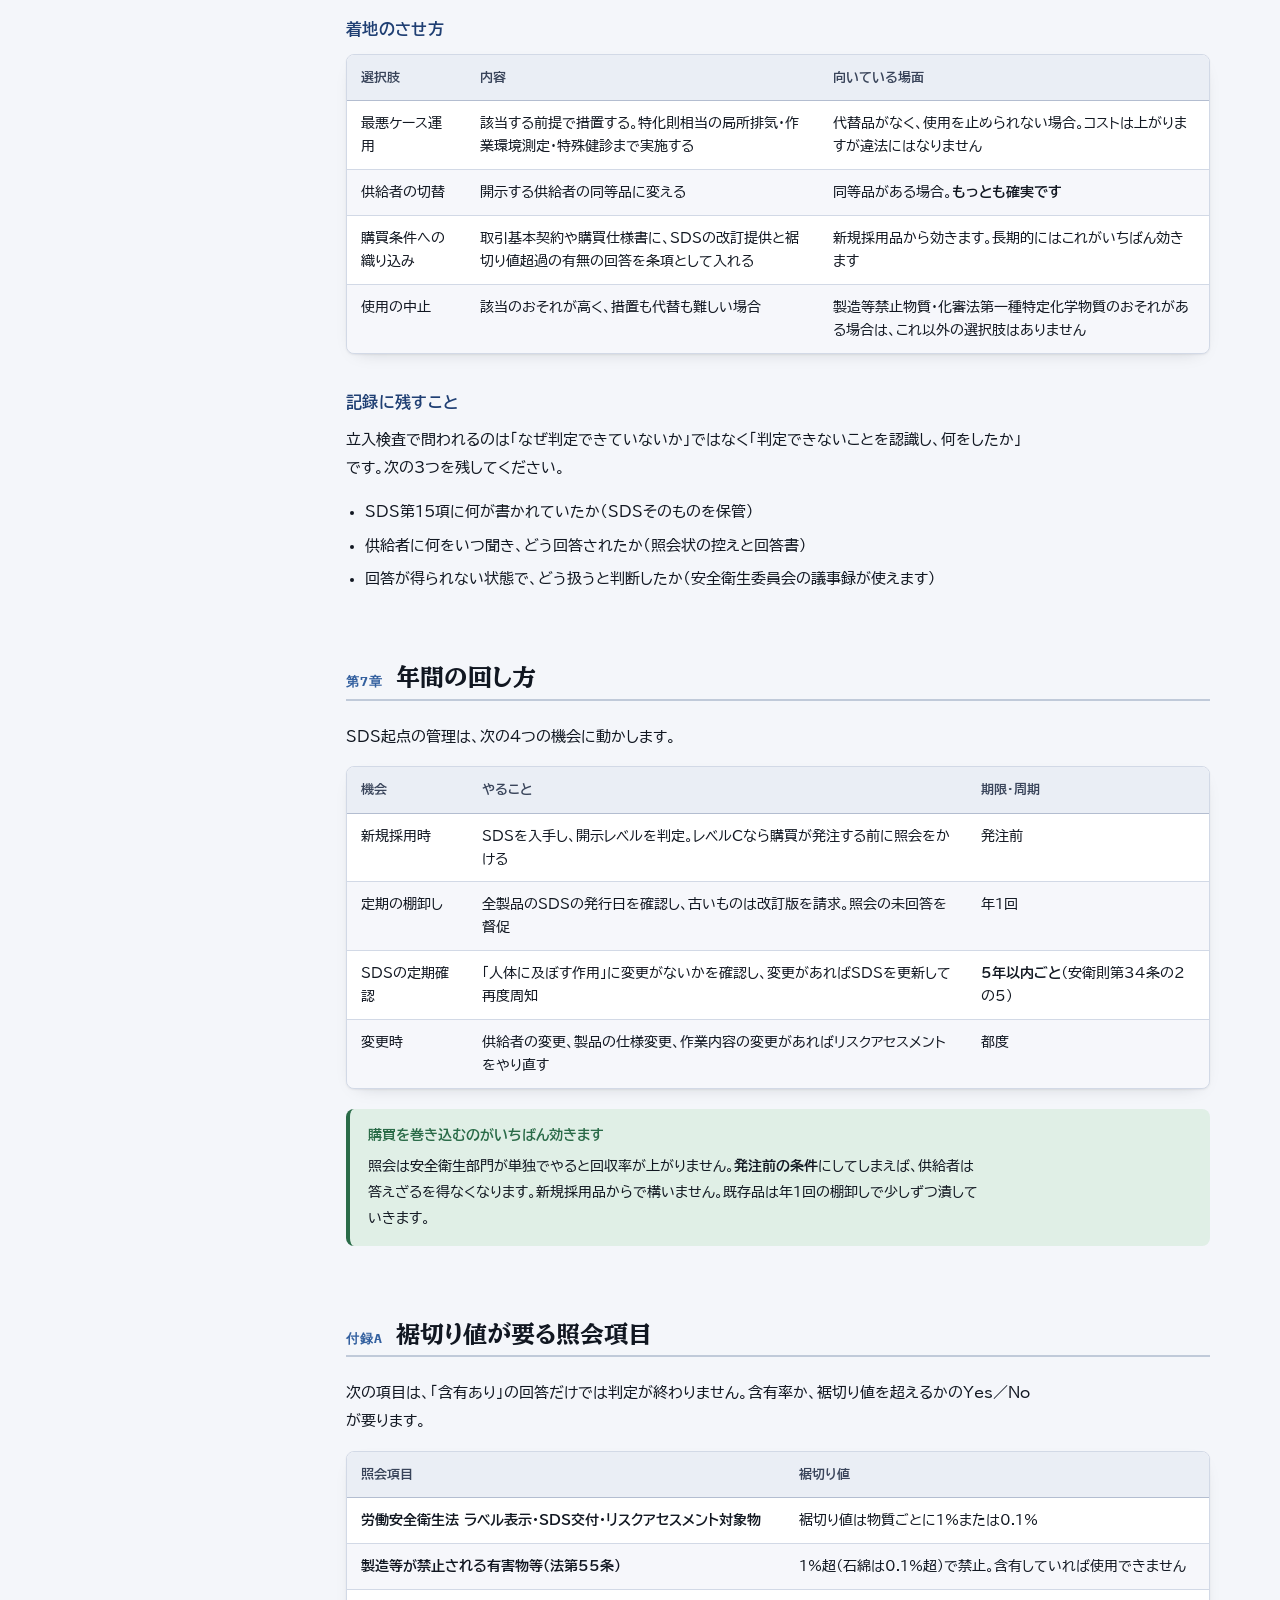
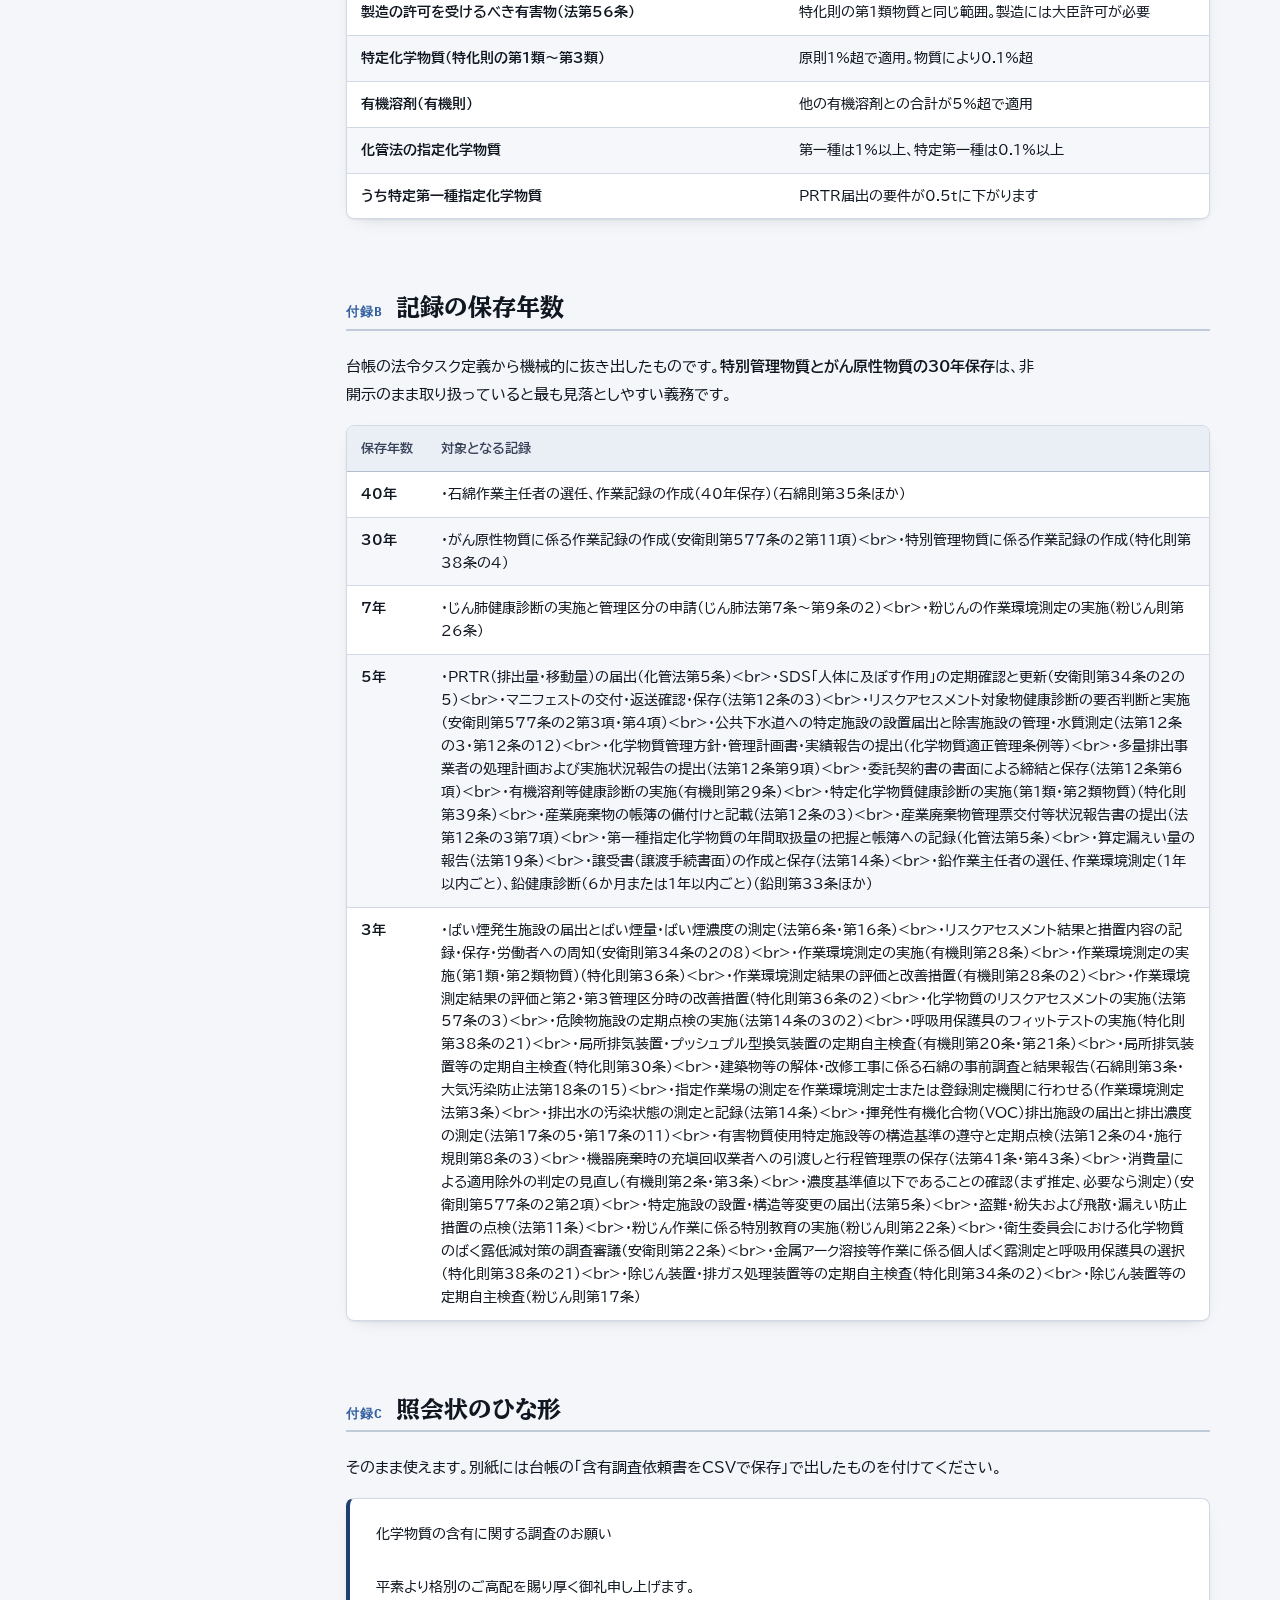
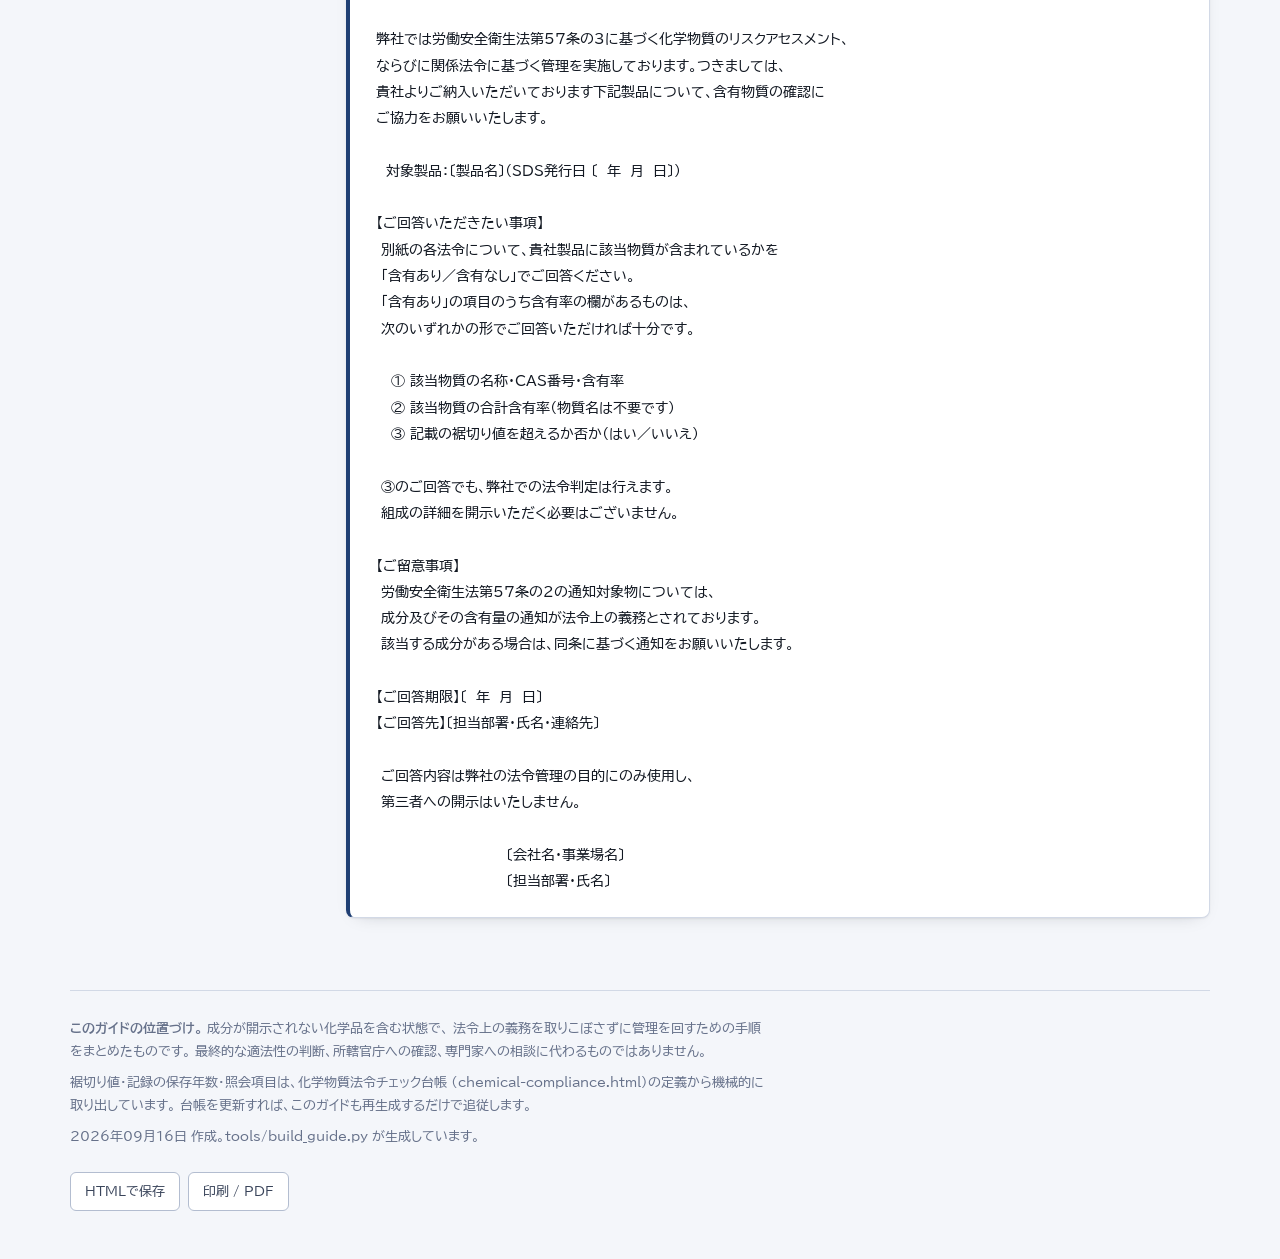
==== commit 47ccf33c: "横展開点検：判定条件の過不足を4件直した じん肺法と同じく、対象の決まり方と発火条件が食い違っている箇所を 100項目すべてについて点検し、次の4件を直した。  1. 作業環境測定法（SAK-01）の" ====
--- a/chem-guide.html
+++ b/chem-guide.html
@@ -203,7 +203,7 @@
       <ol><li><a href="#sds"><span class="n">1</span><span>SDSのどこを見るか</span></a></li><li><a href="#levels"><span class="n">2</span><span>開示のレベルを3つに分ける</span></a></li><li><a href="#sec15"><span class="n">3</span><span>第15項の表記から照会項目へ</span></a></li><li><a href="#fixed"><span class="n">4</span><span>法令名だけで確定する義務</span></a></li><li><a href="#ask"><span class="n">5</span><span>供給者への聞き方</span></a></li><li><a href="#gaps"><span class="n">6</span><span>情報が埋まらないときの扱い</span></a></li><li><a href="#cycle"><span class="n">7</span><span>年間の回し方</span></a></li></ol>
       <ol class="ap"><li><a href="#ap-cutoff"><span class="n">A</span><span>裾切り値が要る照会項目</span></a></li><li><a href="#ap-keep"><span class="n">B</span><span>記録の保存年数</span></a></li><li><a href="#ap-letter"><span class="n">C</span><span>照会状のひな形</span></a></li></ol>
     </nav>
-    <article><section id="sds"><h2><span class="n">第1章</span><span>SDSのどこを見るか</span></h2><div class="rule"></div><p>SDSは日本産業規格 JIS Z 7253 に沿って16の項目で構成されます。化学物質管理の判定に直接効くのは、そのうち次の6項目です。成分が非開示でも、<b>第15項は通常そのまま記載されます</b>。供給者にとっては、対象法令を伝えないほうが譲渡・提供者としての義務に反するためです。</p><div class="tw"><table class=""><thead><tr><th>項目</th><th>読み取ること</th><th>非開示だと失われるもの</th></tr></thead><tbody><tr><td>第2項 危険有害性の要約</td><td>GHS区分、絵表示、注意書き。リスクアセスメントの出発点になります</td><td>失われません（製品としての区分が書かれます）</td></tr><tr><td>第3項 組成・成分情報</td><td>成分名・CAS番号・含有率</td><td><b>ここが空白になります。</b> 物質単位の判定がすべて止まります</td></tr><tr><td>第8項 ばく露防止・保護措置</td><td>管理濃度、許容濃度、濃度基準値、保護具の種類</td><td>物質ごとの値は落ちますが、製品としての保護具指定は残ります</td></tr><tr><td>第9項 物理的・化学的性質</td><td>引火点、沸点、蒸気圧。消防法の品名と換気の要否に効きます</td><td>失われません</td></tr><tr><td>第14項 輸送上の注意</td><td>国連番号、クラス。危険物としての性状が裏取りできます</td><td>失われません</td></tr><tr><td>第15項 適用法令</td><td><b>該当する法令の名称。非開示製品ではここが唯一の手がかりです</b></td><td>失われません</td></tr></tbody></table></div><aside class="note n-warn"><p class="nt">第15項が「該当なし」でも安心はできません</p><p>裾切り値未満のため記載していないだけのことがあります。また「本製品は○○法の対象外です」という記載は製品単位の話で、成分単位では該当することがあります。いずれも含有率を聞いて確かめてください。</p></aside><aside class="note n-crit"><p class="nt">SDSの日付を必ず見てください</p><p>令和6年4月1日に安衛法の表示・通知対象物が大きく増えました。それ以前に発行されたSDSは、現在は対象になっている物質を第15項に書いていない可能性があります。発行日または改訂日が令和6年3月以前のものは、改訂版を請求してください。</p></aside></section><section id="levels"><h2><span class="n">第2章</span><span>開示のレベルを3つに分ける</span></h2><div class="rule"></div><p>同じ「SDSがある」状態でも、開示の程度で到達できるところが変わります。手持ちのSDSを3つに仕分けるところから始めてください。<b>レベルCだけを供給者への照会に回せば、作業量は実際の非開示品の数まで下がります。</b></p><div class="tw"><table class=""><thead><tr><th></th><th>開示の程度</th><th>SDSの見え方</th><th>確定できること</th><th>残る制限</th></tr></thead><tbody><tr><td>レベルA</td><td><b>全成分開示</b></td><td>成分名・CAS番号・含有率がすべて記載されている</td><td>すべて判定できます。台帳の成分欄にCAS番号を入れれば、8,199物質のマスタと突き合わせて自動判定されます。</td><td>制限なし</td></tr><tr><td>レベルB</td><td><b>法令対象物質のみ開示</b></td><td>第3項に「法令の対象となる成分」だけが名称と含有率（または含有率の範囲）で記載され、それ以外は「その他」でまとめられている</td><td>法令判定はすべてできます。含有率が範囲表記のときは上限値で計算してください。PRTR届出の数量も上限値で積めば、届出漏れは起きません。</td><td>含有率が範囲のとき、排出量の推計が過大になります</td></tr><tr><td>レベルC</td><td><b>非開示</b></td><td>第3項が「営業秘密」「混合物」などで、成分が特定できない。手がかりは第15項の法令名だけ</td><td>法令名だけで決まる措置は確定します。裾切り値の判定と、物質単位の数量が要るものは供給者への照会が必要です。</td><td>裾切り値の判定／PRTR届出／濃度基準値の確認ができません</td></tr></tbody></table></div><aside class="note n-ok"><p class="nt">レベルBは実務上いちばん多い形です</p><p>多くの供給者は「法令の対象になる成分だけ」を開示します。これで法令判定は全部できます。含有率が「1〜5%」のような範囲表記のときは、<b>上限値で計算してください。</b> 届出漏れが起きません。</p></aside></section><section id="sec15"><h2><span class="n">第3章</span><span>第15項の表記から照会項目へ</span></h2><div class="rule"></div><p>第15項の書き方は供給者ごとに揺れます。条番号を書くもの、規則名だけのもの、略称のものがあります。<b>条番号か規則名のどちらかが一致すれば同じもの</b>として扱ってください。左の表記を見つけたら、台帳の対応する照会項目を「含有あり」にします。</p><div class="tw"><table class="sec15"><thead><tr><th>第15項によくある表記</th><th>台帳の照会項目</th><th>含有率</th><th>判定に効くこと</th></tr></thead><tbody><tr><td>・名称等を表示すべき危険物及び有害物（法第57条、令第18条）&lt;br&gt;・名称等を通知すべき危険物及び有害物（法第57条の2、令第18条の2）&lt;br&gt;・SDS交付義務対象物質／ラベル表示対象物質／通知対象物&lt;br&gt;・リスクアセスメント対象物（法第57条の3）</td><td><b>労働安全衛生法 ラベル表示・SDS交付・リスクアセスメント対象物</b></td><td>要</td><td>裾切り値は物質ごとに1%または0.1%</td></tr><tr><td>・皮膚等障害化学物質等（安衛則第594条の2）&lt;br&gt;・皮膚吸収性有害物質</td><td><b>皮膚等障害化学物質等</b></td><td>不要</td><td>不浸透性の保護具の使用義務に関わります</td></tr><tr><td>・がん原性物質（安衛則第577条の2第11項）&lt;br&gt;・作業記録の30年保存対象物質</td><td><b>がん原性物質</b></td><td>不要</td><td>作業記録の30年保存に関わります</td></tr><tr><td>・濃度基準値設定物質（安衛則第577条の2第2項）&lt;br&gt;・厚生労働大臣が定める濃度の基準</td><td><b>濃度基準値が定められた物質</b></td><td>不要</td><td>ばく露濃度を基準値以下にする義務が生じます。まずCREATE-SIMPLEで推定し、超えるおそれがあれば確認測定です</td></tr><tr><td>・危険物（令別表第1）／爆発性の物／発火性の物／引火性の物&lt;br&gt;・可燃性のガス（令別表第1第5号）</td><td><b>安衛法の危険物（爆発性・発火性・引火性の物）</b></td><td>不要</td><td>消防法の危険物とは対象範囲が異なります</td></tr><tr><td>・製造等禁止物質（法第55条、令第16条）&lt;br&gt;・製造、輸入、譲渡、提供又は使用が禁止されている物</td><td><b>製造等が禁止される有害物等（法第55条）</b></td><td>要</td><td>1%超（石綿は0.1%超）で禁止。含有していれば使用できません</td></tr><tr><td>・製造許可物質（法第56条、令第17条）&lt;br&gt;・特定化学物質 第1類物質</td><td><b>製造の許可を受けるべき有害物（法第56条）</b></td><td>要</td><td>特化則の第1類物質と同じ範囲。製造には大臣許可が必要</td></tr><tr><td>・変異原性が認められた化学物質（指針対象物質）&lt;br&gt;・強い変異原性が認められた化学物質</td><td><b>強い変異原性が認められた化学物質</b></td><td>不要</td><td>変異原性指針によりばく露低減と作業記録の30年保存が求められます</td></tr><tr><td>・特定化学物質障害予防規則 第2類物質／特定第2類物質／管理第2類物質&lt;br&gt;・特別有機溶剤等&lt;br&gt;・特定化学物質 第3類物質</td><td><b>特定化学物質（特化則の第1類〜第3類）</b></td><td>要</td><td>原則1%超で適用。物質により0.1%超</td></tr><tr><td>・特別管理物質（特化則第38条の3）</td><td><b>うち特別管理物質</b></td><td>不要</td><td>各種記録の30年保存に関わります</td></tr><tr><td>・有機溶剤中毒予防規則 第3種有機溶剤等&lt;br&gt;・有機溶剤等</td><td><b>有機溶剤（有機則）</b></td><td>要</td><td>他の有機溶剤との合計が5%超で適用</td></tr><tr><td>・有機溶剤中毒予防規則 第1種有機溶剤等／第2種有機溶剤等</td><td><b>うち第1種・第2種有機溶剤</b></td><td>不要</td><td>作業環境測定と特殊健康診断の対象</td></tr><tr><td>・鉛中毒予防規則／鉛等</td><td><b>鉛またはその化合物</b></td><td>不要</td><td>—</td></tr><tr><td>・粉じん障害防止規則／特定粉じん発生源&lt;br&gt;・じん肺法</td><td><b>粉じん則の対象物（結晶質シリカ等）</b></td><td>不要</td><td>含有していても、粉じん作業を行っていなければ義務は生じません</td></tr><tr><td>・特定化学物質の環境への排出量の把握等及び管理の改善の促進に関する法律&lt;br&gt;・化管法／PRTR法 第一種指定化学物質（政令番号○○）&lt;br&gt;・第二種指定化学物質</td><td><b>化管法の指定化学物質</b></td><td>要</td><td>第一種は1%以上、特定第一種は0.1%以上</td></tr><tr><td>・特定第一種指定化学物質</td><td><b>うち特定第一種指定化学物質</b></td><td>要</td><td>PRTR届出の要件が0.5tに下がります</td></tr><tr><td>・毒物及び劇物取締法 毒物／劇物&lt;br&gt;・医薬用外毒物／医薬用外劇物</td><td><b>毒物・劇物</b></td><td>不要</td><td>表示・保管・譲渡手続の義務が生じます</td></tr><tr><td>・水質汚濁防止法 有害物質&lt;br&gt;・水質汚濁防止法 指定物質</td><td><b>水質汚濁防止法の有害物質</b></td><td>不要</td><td>排水と地下浸透の規制に関わります</td></tr><tr><td>・大気汚染防止法 有害大気汚染物質（優先取組物質）&lt;br&gt;・大気汚染防止法 揮発性有機化合物（VOC）</td><td><b>有害大気汚染物質（優先取組物質）</b></td><td>不要</td><td>—</td></tr><tr><td>・化学物質の審査及び製造等の規制に関する法律 第一種特定化学物質</td><td><b>化審法の第一種特定化学物質</b></td><td>不要</td><td>原則として使用できません</td></tr></tbody></table></div><h3>第15項に書かれていても、照会項目にしないもの</h3><div class="tw"><table class=""><thead><tr><th>記載</th><th>扱い</th></tr></thead><tbody><tr><td><b>化審法：一般化学物質／優先評価化学物質／監視化学物質</b></td><td>製造・輸入事業者の届出区分であって、取扱事業場に措置を課すものではありません。第一種特定化学物質・第二種特定化学物質だけが使用の規制に関わります。</td></tr><tr><td><b>化審法：第二種特定化学物質</b></td><td>使用の制限と表示の義務がかかります。台帳には第一種の欄しかないため、備考に記録して個別に判断してください。</td></tr><tr><td><b>消防法：第4類第1石油類（非水溶性液体）など</b></td><td>台帳では照会項目ではなく、製品ごとの「消防法の品名」欄に入れます。指定数量の倍数の計算に使うためです。</td></tr><tr><td><b>労働基準法／作業環境測定法／廃棄物処理法</b></td><td>物質の該当ではなく、事業場の条件で決まります。台帳の「事業場の条件」タブで答えてください。</td></tr><tr><td><b>船舶安全法／航空法／港則法</b></td><td>輸送の規制です。自社で輸送しないかぎり工場内の管理には関わりません。</td></tr></tbody></table></div><aside class="note n-warn"><p class="nt">化審法の区分を取り違えないでください</p><p>「一般化学物質」「優先評価化学物質」「監視化学物質」は、製造・輸入事業者の届出区分です。取扱事業場に措置を課すものではありません。<b>第一種特定化学物質</b>と<b>第二種特定化学物質</b>だけが使用の規制に関わります。</p></aside></section><section id="fixed"><h2><span class="n">第4章</span><span>法令名だけで確定する義務</span></h2><div class="rule"></div><p>ここが本題です。<b>含有率が分からなくても、法令名が分かれば確定する義務はかなりあります。</b>先にこれを実施しておけば、照会の回答を待つあいだも管理が止まりません。</p><div class="tw"><table class="bylaw"><thead><tr><th>法令</th><th>第15項の記載例</th><th>含有率なしで確定すること</th><th>含有率・数量がないとできないこと</th></tr></thead><tbody><tr><td><b>労働安全衛生法（本体・安衛則）</b></td><td>名称等を表示・通知すべき危険物及び有害物</td><td><ul><li>化学物質管理者の選任（14日以内）</li><li>保護具着用管理責任者の選任</li><li>ラベル表示・SDSの備付けと掲示</li><li>リスクアセスメントの実施と結果の記録・周知</li><li>ばく露を最小限度にする措置</li><li>SDSの「人体に及ぼす作用」を5年以内ごとに確認</li></ul></td><td>含有率が1%（物質により0.1%）を超えるかどうかの裾切り判定</td></tr><tr><td><b>特定化学物質障害予防規則</b></td><td>特定化学物質 第○類物質</td><td><ul><li>特定化学物質作業主任者の選任</li><li>発散抑制措置（密閉・局所排気・プッシュプル）</li><li>作業環境測定（6か月以内ごと）</li><li>特殊健康診断（6か月以内ごと）</li><li>作業場への掲示、床の構造、洗浄設備</li></ul></td><td>第何類か・特別管理物質かの別。特別管理物質なら記録が30年保存になります</td></tr><tr><td><b>有機溶剤中毒予防規則</b></td><td>第○種有機溶剤等</td><td><ul><li>有機溶剤作業主任者の選任</li><li>区分の色分け表示（赤・黄・青）</li><li>掲示（人体に及ぼす作用、取扱注意事項、中毒時の応急処置）</li><li>換気装置の設置と定期自主検査</li></ul></td><td>第1種・第2種かどうか（作業環境測定と特殊健診の要否）。他の有機溶剤との合計が5%を超えるかの裾切り判定</td></tr><tr><td><b>鉛中毒予防規則</b></td><td>鉛等</td><td><ul><li>鉛作業主任者の選任</li><li>発散源対策</li><li>作業環境測定（1年以内ごと）</li><li>特殊健康診断（6か月または1年以内ごと）</li></ul></td><td>業務の種類ごとの適用範囲の切り分け</td></tr><tr><td><b>粉じん障害防止規則・じん肺法</b></td><td>特定粉じん発生源</td><td><ul><li>粉じん作業の特別教育</li><li>発散源対策</li><li>粉じん濃度の測定（6か月以内ごと）</li><li>じん肺健康診断</li></ul></td><td>特定粉じん発生源に当たるかは作業の形態で決まるため、製品情報だけでは決まりません</td></tr><tr><td><b>毒物及び劇物取締法</b></td><td>毒物／劇物</td><td><ul><li>「医薬用外毒物」「医薬用外劇物」の表示</li><li>かぎのかかる場所での保管、盗難・紛失の防止</li><li>譲渡手続（譲受書の保存5年）</li><li>廃棄・運搬の基準の遵守</li></ul></td><td>毒物か劇物かの別（保管・手続の厳しさが変わります）</td></tr><tr><td><b>化管法（PRTR・SDS）</b></td><td>第一種指定化学物質（政令番号○○）</td><td><ul><li>SDSの提供を受け、社内で保管する</li><li>排出・移動の抑制措置の検討</li></ul></td><td><b>PRTR届出はできません。</b> 物質名・政令番号・含有率・年間取扱量のすべてが要ります</td></tr><tr><td><b>水質汚濁防止法・下水道法</b></td><td>有害物質／指定物質</td><td><ul><li>有害物質使用特定施設の届出の要否確認</li><li>地下浸透防止の構造・設備・使用の基準</li><li>排水の測定と記録（3年保存）</li></ul></td><td>排水基準値との比較（実測が必要で、SDSだけでは代替できません）</td></tr><tr><td><b>大気汚染防止法</b></td><td>有害大気汚染物質（優先取組物質）／VOC</td><td><ul><li>排出抑制の自主的取組</li><li>VOC排出施設の届出の要否確認</li></ul></td><td>排出量の推計（含有率と使用量が要ります）</td></tr><tr><td><b>化審法</b></td><td>第一種特定化学物質</td><td><ul><li><b>原則として使用できません。</b> 直ちに在庫と発注を止め、代替を検討してください</li></ul></td><td>—（該当が分かった時点で判断が決まります）</td></tr></tbody></table></div><aside class="note n-crit"><p class="nt">化管法のPRTR届出だけは例外です</p><p>「含有あり」だけでは足りません。物質名・政令番号・含有率・年間取扱量のすべてが要ります。化管法上、指定化学物質の名称と含有率はSDSの記載事項なので、<b>これは法的に請求できます。</b> 照会の優先度を上げてください。</p></aside></section><section id="ask"><h2><span class="n">第5章</span><span>供給者への聞き方</span></h2><div class="rule"></div><p>全成分の開示を求めると営業秘密を理由に断られます。<b>聞き方を下げるほど答えてもらいやすくなり、それでも法令判定には足ります。</b>段階3から入って、足りないところだけ段階2・1へ上げるのが実務的です。</p><div class="tw"><table class="ask"><thead><tr><th></th><th>聞く内容</th><th>文面</th><th>回答率</th><th>備考</th></tr></thead><tbody><tr><td>段階1</td><td><b>全成分と含有率の開示</b></td><td><span class='q'>「成分名・CAS番号・含有率をすべて教えてください」</span></td><td>低い</td><td>営業秘密を理由に断られることが多い。最初からこれだけを求めると交渉が止まります</td></tr><tr><td>段階2</td><td><b>法令対象物質の合計含有率</b></td><td><span class='q'>「御社製品に含まれる「特化則第2類物質」の合計含有率は何%ですか」</span></td><td>中</td><td>物質名を出さずに答えられます。裾切り判定にはこれで足ります</td></tr><tr><td>段階3</td><td><b>裾切り値を超えるかのYes／No</b></td><td><span class='q'>「御社製品の「有機溶剤等」の含有率は、合計で重量の5%を超えますか」</span></td><td>高い</td><td>ほぼ断られません。超えるなら措置、超えないなら対象外と確定できます</td></tr></tbody></table></div><h3>法的に請求できる範囲</h3><p><b>労働安全衛生法第57条の2の通知対象物については、「成分及びその含有量」の通知が法定事項です。</b>令和6年4月1日から、含有量は重量パーセントでの通知が原則になりました（それ以前は10%刻みの範囲表記が認められていました）。化管法の指定化学物質についても、名称と含有率はSDSの記載事項です。</p><p>つまり「営業秘密なので含有率は出せません」は、<b>これらの対象物質に関しては通りません。</b> 照会状にこの根拠を書き添えてください。</p><aside class="note n-warn"><p class="nt">例外規定の細部は原典で確認してください</p><p>営業上の秘密に当たる場合の取扱いには別途の定めがあります。強く求める前に、告示本文または所轄労働基準監督署でご確認ください。</p></aside><h3>回収の管理</h3><ul class='steps'><li>回答期限を切る（2〜3週間が目安）</li><li>回答者名・回答書番号・回答日を必ず控える。台帳の「回答者・回答書番号」「回答日」欄に入れます</li><li>期限を過ぎたものは督促し、督促した事実も記録する</li><li>回答が得られないまま使い続ける場合は、その判断と理由を残す</li></ul></section><section id="gaps"><h2><span class="n">第6章</span><span>情報が埋まらないときの扱い</span></h2><div class="rule"></div><p>回答が来ない、あるいは一部しか来ないことは必ず起きます。そのときに<b>「分からないから対象外」としないこと</b>が、この管理のいちばん重要な原則です。</p><aside class="note n-crit"><p class="nt">不明は非該当ではありません</p><p>台帳は未回答の項目を対象外と判断しません。「回答が一部のみ 12/20項目」として要確認に残り、回答が揃うまで判定を確定させません。ここを曖昧にすると、あとで該当が判明したときに遡って是正できなくなります。</p></aside><h3>着地のさせ方</h3><div class="tw"><table class=""><thead><tr><th>選択肢</th><th>内容</th><th>向いている場面</th></tr></thead><tbody><tr><td>最悪ケース運用</td><td>該当する前提で措置する。特化則相当の局所排気・作業環境測定・特殊健診まで実施する</td><td>代替品がなく、使用を止められない場合。コストは上がりますが違法にはなりません</td></tr><tr><td>供給者の切替</td><td>開示する供給者の同等品に変える</td><td>同等品がある場合。<b>もっとも確実です</b></td></tr><tr><td>購買条件への織り込み</td><td>取引基本契約や購買仕様書に、SDSの改訂提供と裾切り値超過の有無の回答を条項として入れる</td><td>新規採用品から効きます。長期的にはこれがいちばん効きます</td></tr><tr><td>使用の中止</td><td>該当のおそれが高く、措置も代替も難しい場合</td><td>製造等禁止物質・化審法第一種特定化学物質のおそれがある場合は、これ以外の選択肢はありません</td></tr></tbody></table></div><h3>記録に残すこと</h3><p>立入検査で問われるのは「なぜ判定できていないか」ではなく「判定できないことを認識し、何をしたか」です。次の3つを残してください。</p><ul class='steps'><li>SDS第15項に何が書かれていたか（SDSそのものを保管）</li><li>供給者に何をいつ聞き、どう回答されたか（照会状の控えと回答書）</li><li>回答が得られない状態で、どう扱うと判断したか（安全衛生委員会の議事録が使えます）</li></ul></section><section id="cycle"><h2><span class="n">第7章</span><span>年間の回し方</span></h2><div class="rule"></div><p>SDS起点の管理は、次の4つの機会に動かします。</p><div class="tw"><table class=""><thead><tr><th>機会</th><th>やること</th><th>期限・周期</th></tr></thead><tbody><tr><td>新規採用時</td><td>SDSを入手し、開示レベルを判定。レベルCなら購買が発注する前に照会をかける</td><td>発注前</td></tr><tr><td>定期の棚卸し</td><td>全製品のSDSの発行日を確認し、古いものは改訂版を請求。照会の未回答を督促</td><td>年1回</td></tr><tr><td>SDSの定期確認</td><td>「人体に及ぼす作用」に変更がないかを確認し、変更があればSDSを更新して再度周知</td><td><b>5年以内ごと</b>（安衛則第34条の2の5）</td></tr><tr><td>変更時</td><td>供給者の変更、製品の仕様変更、作業内容の変更があればリスクアセスメントをやり直す</td><td>都度</td></tr></tbody></table></div><aside class="note n-ok"><p class="nt">購買を巻き込むのがいちばん効きます</p><p>照会は安全衛生部門が単独でやると回収率が上がりません。<b>発注前の条件</b>にしてしまえば、供給者は答えざるを得なくなります。新規採用品からで構いません。既存品は年1回の棚卸しで少しずつ潰していきます。</p></aside></section><section id="ap-cutoff"><h2><span class="n">付録A</span><span>裾切り値が要る照会項目</span></h2><div class="rule"></div><p>次の項目は、「含有あり」の回答だけでは判定が終わりません。含有率か、裾切り値を超えるかのYes／Noが要ります。</p><div class="tw"><table class=""><thead><tr><th>照会項目</th><th>裾切り値</th></tr></thead><tbody><tr><td><b>労働安全衛生法 ラベル表示・SDS交付・リスクアセスメント対象物</b></td><td>裾切り値は物質ごとに1%または0.1%</td></tr><tr><td><b>製造等が禁止される有害物等（法第55条）</b></td><td>1%超（石綿は0.1%超）で禁止。含有していれば使用できません</td></tr><tr><td><b>製造の許可を受けるべき有害物（法第56条）</b></td><td>特化則の第1類物質と同じ範囲。製造には大臣許可が必要</td></tr><tr><td><b>特定化学物質（特化則の第1類〜第3類）</b></td><td>原則1%超で適用。物質により0.1%超</td></tr><tr><td><b>有機溶剤（有機則）</b></td><td>他の有機溶剤との合計が5%超で適用</td></tr><tr><td><b>化管法の指定化学物質</b></td><td>第一種は1%以上、特定第一種は0.1%以上</td></tr><tr><td><b>うち特定第一種指定化学物質</b></td><td>PRTR届出の要件が0.5tに下がります</td></tr></tbody></table></div></section><section id="ap-keep"><h2><span class="n">付録B</span><span>記録の保存年数</span></h2><div class="rule"></div><p>台帳の法令タスク定義から機械的に抜き出したものです。<b>特別管理物質とがん原性物質の30年保存</b>は、非開示のまま取り扱っていると最も見落としやすい義務です。</p><div class="tw"><table class=""><thead><tr><th>保存年数</th><th>対象となる記録</th></tr></thead><tbody><tr><td><b>40年</b></td><td>・石綿作業主任者の選任、作業記録の作成（40年保存）（石綿則第35条ほか）</td></tr><tr><td><b>30年</b></td><td>・がん原性物質に係る作業記録の作成（安衛則第577条の2第11項）&lt;br&gt;・特別管理物質に係る作業記録の作成（特化則第38条の4）</td></tr><tr><td><b>7年</b></td><td>・じん肺健康診断の実施と管理区分の申請（じん肺法第7条〜第9条の2）&lt;br&gt;・粉じんの作業環境測定の実施（粉じん則第26条）</td></tr><tr><td><b>5年</b></td><td>・PRTR（排出量・移動量）の届出（化管法第5条）&lt;br&gt;・SDS「人体に及ぼす作用」の定期確認と更新（安衛則第34条の2の5）&lt;br&gt;・マニフェストの交付・返送確認・保存（法第12条の3）&lt;br&gt;・リスクアセスメント対象物健康診断の要否判断と実施（安衛則第577条の2第3項・第4項）&lt;br&gt;・公共下水道への特定施設の設置届出と除害施設の管理・水質測定（法第12条の3・第12条の12）&lt;br&gt;・化学物質管理方針・管理計画書・実績報告の提出（化学物質適正管理条例等）&lt;br&gt;・多量排出事業者の処理計画および実施状況報告の提出（法第12条第9項）&lt;br&gt;・委託契約書の書面による締結と保存（法第12条第6項）&lt;br&gt;・有機溶剤等健康診断の実施（有機則第29条）&lt;br&gt;・特定化学物質健康診断の実施（特化則第39条）&lt;br&gt;・産業廃棄物の帳簿の備付けと記載（法第12条の3）&lt;br&gt;・産業廃棄物管理票交付等状況報告書の提出（法第12条の3第7項）&lt;br&gt;・第一種指定化学物質の年間取扱量の把握と帳簿への記録（化管法第5条）&lt;br&gt;・算定漏えい量の報告（法第19条）&lt;br&gt;・譲受書（譲渡手続書面）の作成と保存（法第14条）&lt;br&gt;・鉛作業主任者の選任、作業環境測定（1年以内ごと）、鉛健康診断（6か月または1年以内ごと）（鉛則第33条ほか）</td></tr><tr><td><b>3年</b></td><td>・ばい煙発生施設の届出とばい煙量・ばい煙濃度の測定（法第6条・第16条）&lt;br&gt;・リスクアセスメント結果と措置内容の記録・保存・労働者への周知（安衛則第34条の2の8）&lt;br&gt;・作業環境測定の実施（有機則第28条）&lt;br&gt;・作業環境測定の実施（特化則第36条）&lt;br&gt;・作業環境測定結果の評価と改善措置（有機則第28条の2）&lt;br&gt;・作業環境測定結果の評価と第2・第3管理区分時の改善措置（特化則第36条の2）&lt;br&gt;・化学物質のリスクアセスメントの実施（法第57条の3）&lt;br&gt;・危険物施設の定期点検の実施（法第14条の3の2）&lt;br&gt;・呼吸用保護具のフィットテストの実施（特化則第38条の21）&lt;br&gt;・局所排気装置・プッシュプル型換気装置の定期自主検査（有機則第20条・第21条）&lt;br&gt;・局所排気装置等の定期自主検査（特化則第30条）&lt;br&gt;・建築物等の解体・改修工事に係る石綿の事前調査と結果報告（石綿則第3条・大気汚染防止法第18条の15）&lt;br&gt;・指定作業場の測定を作業環境測定士または登録測定機関に行わせる（作業環境測定法第3条）&lt;br&gt;・排出水の汚染状態の測定と記録（法第14条）&lt;br&gt;・揮発性有機化合物（VOC）排出施設の届出と排出濃度の測定（法第17条の5・第17条の11）&lt;br&gt;・有害物質使用特定施設等の構造基準の遵守と定期点検（法第12条の4・施行規則第8条の3）&lt;br&gt;・機器廃棄時の充塡回収業者への引渡しと行程管理票の保存（法第41条・第43条）&lt;br&gt;・消費量による適用除外の判定の見直し（有機則第2条・第3条）&lt;br&gt;・濃度基準値以下であることの確認（まず推定、必要なら測定）（安衛則第577条の2第2項）&lt;br&gt;・特定施設の設置・構造等変更の届出（法第5条）&lt;br&gt;・盗難・紛失および飛散・漏えい防止措置の点検（法第11条）&lt;br&gt;・粉じん作業に係る特別教育の実施（粉じん則第22条）&lt;br&gt;・衛生委員会における化学物質のばく露低減対策の調査審議（安衛則第22条）&lt;br&gt;・金属アーク溶接等作業に係る個人ばく露測定と呼吸用保護具の選択（特化則第38条の21）&lt;br&gt;・除じん装置・排ガス処理装置等の定期自主検査（特化則第34条の2）&lt;br&gt;・除じん装置等の定期自主検査（粉じん則第17条）</td></tr></tbody></table></div></section><section id="ap-letter"><h2><span class="n">付録C</span><span>照会状のひな形</span></h2><div class="rule"></div><p>そのまま使えます。別紙には台帳の「含有調査依頼書をCSVで保存」で出したものを付けてください。</p><pre class='letter'>化学物質の含有に関する調査のお願い
+    <article><section id="sds"><h2><span class="n">第1章</span><span>SDSのどこを見るか</span></h2><div class="rule"></div><p>SDSは日本産業規格 JIS Z 7253 に沿って16の項目で構成されます。化学物質管理の判定に直接効くのは、そのうち次の6項目です。成分が非開示でも、<b>第15項は通常そのまま記載されます</b>。供給者にとっては、対象法令を伝えないほうが譲渡・提供者としての義務に反するためです。</p><div class="tw"><table class=""><thead><tr><th>項目</th><th>読み取ること</th><th>非開示だと失われるもの</th></tr></thead><tbody><tr><td>第2項 危険有害性の要約</td><td>GHS区分、絵表示、注意書き。リスクアセスメントの出発点になります</td><td>失われません（製品としての区分が書かれます）</td></tr><tr><td>第3項 組成・成分情報</td><td>成分名・CAS番号・含有率</td><td><b>ここが空白になります。</b> 物質単位の判定がすべて止まります</td></tr><tr><td>第8項 ばく露防止・保護措置</td><td>管理濃度、許容濃度、濃度基準値、保護具の種類</td><td>物質ごとの値は落ちますが、製品としての保護具指定は残ります</td></tr><tr><td>第9項 物理的・化学的性質</td><td>引火点、沸点、蒸気圧。消防法の品名と換気の要否に効きます</td><td>失われません</td></tr><tr><td>第14項 輸送上の注意</td><td>国連番号、クラス。危険物としての性状が裏取りできます</td><td>失われません</td></tr><tr><td>第15項 適用法令</td><td><b>該当する法令の名称。非開示製品ではここが唯一の手がかりです</b></td><td>失われません</td></tr></tbody></table></div><aside class="note n-warn"><p class="nt">第15項が「該当なし」でも安心はできません</p><p>裾切り値未満のため記載していないだけのことがあります。また「本製品は○○法の対象外です」という記載は製品単位の話で、成分単位では該当することがあります。いずれも含有率を聞いて確かめてください。</p></aside><aside class="note n-crit"><p class="nt">SDSの日付を必ず見てください</p><p>令和6年4月1日に安衛法の表示・通知対象物が大きく増えました。それ以前に発行されたSDSは、現在は対象になっている物質を第15項に書いていない可能性があります。発行日または改訂日が令和6年3月以前のものは、改訂版を請求してください。</p></aside></section><section id="levels"><h2><span class="n">第2章</span><span>開示のレベルを3つに分ける</span></h2><div class="rule"></div><p>同じ「SDSがある」状態でも、開示の程度で到達できるところが変わります。手持ちのSDSを3つに仕分けるところから始めてください。<b>レベルCだけを供給者への照会に回せば、作業量は実際の非開示品の数まで下がります。</b></p><div class="tw"><table class=""><thead><tr><th></th><th>開示の程度</th><th>SDSの見え方</th><th>確定できること</th><th>残る制限</th></tr></thead><tbody><tr><td>レベルA</td><td><b>全成分開示</b></td><td>成分名・CAS番号・含有率がすべて記載されている</td><td>すべて判定できます。台帳の成分欄にCAS番号を入れれば、8,199物質のマスタと突き合わせて自動判定されます。</td><td>制限なし</td></tr><tr><td>レベルB</td><td><b>法令対象物質のみ開示</b></td><td>第3項に「法令の対象となる成分」だけが名称と含有率（または含有率の範囲）で記載され、それ以外は「その他」でまとめられている</td><td>法令判定はすべてできます。含有率が範囲表記のときは上限値で計算してください。PRTR届出の数量も上限値で積めば、届出漏れは起きません。</td><td>含有率が範囲のとき、排出量の推計が過大になります</td></tr><tr><td>レベルC</td><td><b>非開示</b></td><td>第3項が「営業秘密」「混合物」などで、成分が特定できない。手がかりは第15項の法令名だけ</td><td>法令名だけで決まる措置は確定します。裾切り値の判定と、物質単位の数量が要るものは供給者への照会が必要です。</td><td>裾切り値の判定／PRTR届出／濃度基準値の確認ができません</td></tr></tbody></table></div><aside class="note n-ok"><p class="nt">レベルBは実務上いちばん多い形です</p><p>多くの供給者は「法令の対象になる成分だけ」を開示します。これで法令判定は全部できます。含有率が「1〜5%」のような範囲表記のときは、<b>上限値で計算してください。</b> 届出漏れが起きません。</p></aside></section><section id="sec15"><h2><span class="n">第3章</span><span>第15項の表記から照会項目へ</span></h2><div class="rule"></div><p>第15項の書き方は供給者ごとに揺れます。条番号を書くもの、規則名だけのもの、略称のものがあります。<b>条番号か規則名のどちらかが一致すれば同じもの</b>として扱ってください。左の表記を見つけたら、台帳の対応する照会項目を「含有あり」にします。</p><div class="tw"><table class="sec15"><thead><tr><th>第15項によくある表記</th><th>台帳の照会項目</th><th>含有率</th><th>判定に効くこと</th></tr></thead><tbody><tr><td>・名称等を表示すべき危険物及び有害物（法第57条、令第18条）&lt;br&gt;・名称等を通知すべき危険物及び有害物（法第57条の2、令第18条の2）&lt;br&gt;・SDS交付義務対象物質／ラベル表示対象物質／通知対象物&lt;br&gt;・リスクアセスメント対象物（法第57条の3）</td><td><b>労働安全衛生法 ラベル表示・SDS交付・リスクアセスメント対象物</b></td><td>要</td><td>裾切り値は物質ごとに1%または0.1%</td></tr><tr><td>・皮膚等障害化学物質等（安衛則第594条の2）&lt;br&gt;・皮膚吸収性有害物質</td><td><b>皮膚等障害化学物質等</b></td><td>不要</td><td>不浸透性の保護具の使用義務に関わります</td></tr><tr><td>・がん原性物質（安衛則第577条の2第11項）&lt;br&gt;・作業記録の30年保存対象物質</td><td><b>がん原性物質</b></td><td>不要</td><td>作業記録の30年保存に関わります</td></tr><tr><td>・濃度基準値設定物質（安衛則第577条の2第2項）&lt;br&gt;・厚生労働大臣が定める濃度の基準</td><td><b>濃度基準値が定められた物質</b></td><td>不要</td><td>ばく露濃度を基準値以下にする義務が生じます。まずCREATE-SIMPLEで推定し、超えるおそれがあれば確認測定です</td></tr><tr><td>・危険物（令別表第1）／爆発性の物／発火性の物／引火性の物&lt;br&gt;・可燃性のガス（令別表第1第5号）</td><td><b>安衛法の危険物（爆発性・発火性・引火性の物）</b></td><td>不要</td><td>消防法の危険物とは対象範囲が異なります</td></tr><tr><td>・製造等禁止物質（法第55条、令第16条）&lt;br&gt;・製造、輸入、譲渡、提供又は使用が禁止されている物</td><td><b>製造等が禁止される有害物等（法第55条）</b></td><td>要</td><td>1%超（石綿は0.1%超）で禁止。含有していれば使用できません</td></tr><tr><td>・製造許可物質（法第56条、令第17条）&lt;br&gt;・特定化学物質 第1類物質</td><td><b>製造の許可を受けるべき有害物（法第56条）</b></td><td>要</td><td>特化則の第1類物質と同じ範囲。製造には大臣許可が必要</td></tr><tr><td>・変異原性が認められた化学物質（指針対象物質）&lt;br&gt;・強い変異原性が認められた化学物質</td><td><b>強い変異原性が認められた化学物質</b></td><td>不要</td><td>変異原性指針によりばく露低減と作業記録の30年保存が求められます</td></tr><tr><td>・特定化学物質障害予防規則 第2類物質／特定第2類物質／管理第2類物質&lt;br&gt;・特別有機溶剤等&lt;br&gt;・特定化学物質 第3類物質</td><td><b>特定化学物質（特化則の第1類〜第3類）</b></td><td>要</td><td>原則1%超で適用。物質により0.1%超</td></tr><tr><td>・特別管理物質（特化則第38条の3）</td><td><b>うち特別管理物質</b></td><td>不要</td><td>各種記録の30年保存に関わります</td></tr><tr><td>・有機溶剤中毒予防規則 第3種有機溶剤等&lt;br&gt;・有機溶剤等</td><td><b>有機溶剤（有機則）</b></td><td>要</td><td>他の有機溶剤との合計が5%超で適用</td></tr><tr><td>・有機溶剤中毒予防規則 第1種有機溶剤等／第2種有機溶剤等</td><td><b>うち第1種・第2種有機溶剤</b></td><td>不要</td><td>作業環境測定と特殊健康診断の対象</td></tr><tr><td>・鉛中毒予防規則／鉛等</td><td><b>鉛またはその化合物</b></td><td>不要</td><td>—</td></tr><tr><td>・粉じん障害防止規則／特定粉じん発生源&lt;br&gt;・じん肺法</td><td><b>粉じん則の対象物（結晶質シリカ等）</b></td><td>不要</td><td>含有していても、粉じん作業を行っていなければ義務は生じません</td></tr><tr><td>・特定化学物質の環境への排出量の把握等及び管理の改善の促進に関する法律&lt;br&gt;・化管法／PRTR法 第一種指定化学物質（政令番号○○）&lt;br&gt;・第二種指定化学物質</td><td><b>化管法の指定化学物質</b></td><td>要</td><td>第一種は1%以上、特定第一種は0.1%以上</td></tr><tr><td>・特定第一種指定化学物質</td><td><b>うち特定第一種指定化学物質</b></td><td>要</td><td>PRTR届出の要件が0.5tに下がります</td></tr><tr><td>・毒物及び劇物取締法 毒物／劇物&lt;br&gt;・医薬用外毒物／医薬用外劇物</td><td><b>毒物・劇物</b></td><td>不要</td><td>表示・保管・譲渡手続の義務が生じます</td></tr><tr><td>・水質汚濁防止法 有害物質&lt;br&gt;・水質汚濁防止法 指定物質</td><td><b>水質汚濁防止法の有害物質</b></td><td>不要</td><td>排水と地下浸透の規制に関わります</td></tr><tr><td>・大気汚染防止法 有害大気汚染物質（優先取組物質）&lt;br&gt;・大気汚染防止法 揮発性有機化合物（VOC）</td><td><b>有害大気汚染物質（優先取組物質）</b></td><td>不要</td><td>—</td></tr><tr><td>・化学物質の審査及び製造等の規制に関する法律 第一種特定化学物質</td><td><b>化審法の第一種特定化学物質</b></td><td>不要</td><td>原則として使用できません</td></tr></tbody></table></div><h3>第15項に書かれていても、照会項目にしないもの</h3><div class="tw"><table class=""><thead><tr><th>記載</th><th>扱い</th></tr></thead><tbody><tr><td><b>化審法：一般化学物質／優先評価化学物質／監視化学物質</b></td><td>製造・輸入事業者の届出区分であって、取扱事業場に措置を課すものではありません。第一種特定化学物質・第二種特定化学物質だけが使用の規制に関わります。</td></tr><tr><td><b>化審法：第二種特定化学物質</b></td><td>使用の制限と表示の義務がかかります。台帳には第一種の欄しかないため、備考に記録して個別に判断してください。</td></tr><tr><td><b>消防法：第4類第1石油類（非水溶性液体）など</b></td><td>台帳では照会項目ではなく、製品ごとの「消防法の品名」欄に入れます。指定数量の倍数の計算に使うためです。</td></tr><tr><td><b>労働基準法／作業環境測定法／廃棄物処理法</b></td><td>物質の該当ではなく、事業場の条件で決まります。台帳の「事業場の条件」タブで答えてください。</td></tr><tr><td><b>船舶安全法／航空法／港則法</b></td><td>輸送の規制です。自社で輸送しないかぎり工場内の管理には関わりません。</td></tr></tbody></table></div><aside class="note n-warn"><p class="nt">化審法の区分を取り違えないでください</p><p>「一般化学物質」「優先評価化学物質」「監視化学物質」は、製造・輸入事業者の届出区分です。取扱事業場に措置を課すものではありません。<b>第一種特定化学物質</b>と<b>第二種特定化学物質</b>だけが使用の規制に関わります。</p></aside></section><section id="fixed"><h2><span class="n">第4章</span><span>法令名だけで確定する義務</span></h2><div class="rule"></div><p>ここが本題です。<b>含有率が分からなくても、法令名が分かれば確定する義務はかなりあります。</b>先にこれを実施しておけば、照会の回答を待つあいだも管理が止まりません。</p><div class="tw"><table class="bylaw"><thead><tr><th>法令</th><th>第15項の記載例</th><th>含有率なしで確定すること</th><th>含有率・数量がないとできないこと</th></tr></thead><tbody><tr><td><b>労働安全衛生法（本体・安衛則）</b></td><td>名称等を表示・通知すべき危険物及び有害物</td><td><ul><li>化学物質管理者の選任（14日以内）</li><li>保護具着用管理責任者の選任</li><li>ラベル表示・SDSの備付けと掲示</li><li>リスクアセスメントの実施と結果の記録・周知</li><li>ばく露を最小限度にする措置</li><li>SDSの「人体に及ぼす作用」を5年以内ごとに確認</li></ul></td><td>含有率が1%（物質により0.1%）を超えるかどうかの裾切り判定</td></tr><tr><td><b>特定化学物質障害予防規則</b></td><td>特定化学物質 第○類物質</td><td><ul><li>特定化学物質作業主任者の選任</li><li>発散抑制措置（密閉・局所排気・プッシュプル）</li><li>作業環境測定（6か月以内ごと）</li><li>特殊健康診断（6か月以内ごと）</li><li>作業場への掲示、床の構造、洗浄設備</li></ul></td><td>第何類か・特別管理物質かの別。特別管理物質なら記録が30年保存になります</td></tr><tr><td><b>有機溶剤中毒予防規則</b></td><td>第○種有機溶剤等</td><td><ul><li>有機溶剤作業主任者の選任</li><li>区分の色分け表示（赤・黄・青）</li><li>掲示（人体に及ぼす作用、取扱注意事項、中毒時の応急処置）</li><li>換気装置の設置と定期自主検査</li></ul></td><td>第1種・第2種かどうか（作業環境測定と特殊健診の要否）。他の有機溶剤との合計が5%を超えるかの裾切り判定</td></tr><tr><td><b>鉛中毒予防規則</b></td><td>鉛等</td><td><ul><li>鉛作業主任者の選任</li><li>発散源対策</li><li>作業環境測定（1年以内ごと）</li><li>特殊健康診断（6か月または1年以内ごと）</li></ul></td><td>業務の種類ごとの適用範囲の切り分け</td></tr><tr><td><b>粉じん障害防止規則・じん肺法</b></td><td>特定粉じん発生源</td><td><ul><li>粉じん作業の特別教育</li><li>発散源対策</li><li>粉じん濃度の測定（6か月以内ごと）</li><li>じん肺健康診断</li></ul></td><td>特定粉じん発生源に当たるかは作業の形態で決まるため、製品情報だけでは決まりません</td></tr><tr><td><b>毒物及び劇物取締法</b></td><td>毒物／劇物</td><td><ul><li>「医薬用外毒物」「医薬用外劇物」の表示</li><li>かぎのかかる場所での保管、盗難・紛失の防止</li><li>譲渡手続（譲受書の保存5年）</li><li>廃棄・運搬の基準の遵守</li></ul></td><td>毒物か劇物かの別（保管・手続の厳しさが変わります）</td></tr><tr><td><b>化管法（PRTR・SDS）</b></td><td>第一種指定化学物質（政令番号○○）</td><td><ul><li>SDSの提供を受け、社内で保管する</li><li>排出・移動の抑制措置の検討</li></ul></td><td><b>PRTR届出はできません。</b> 物質名・政令番号・含有率・年間取扱量のすべてが要ります</td></tr><tr><td><b>水質汚濁防止法・下水道法</b></td><td>有害物質／指定物質</td><td><ul><li>有害物質使用特定施設の届出の要否確認</li><li>地下浸透防止の構造・設備・使用の基準</li><li>排水の測定と記録（3年保存）</li></ul></td><td>排水基準値との比較（実測が必要で、SDSだけでは代替できません）</td></tr><tr><td><b>大気汚染防止法</b></td><td>有害大気汚染物質（優先取組物質）／VOC</td><td><ul><li>排出抑制の自主的取組</li><li>VOC排出施設の届出の要否確認</li></ul></td><td>排出量の推計（含有率と使用量が要ります）</td></tr><tr><td><b>化審法</b></td><td>第一種特定化学物質</td><td><ul><li><b>原則として使用できません。</b> 直ちに在庫と発注を止め、代替を検討してください</li></ul></td><td>—（該当が分かった時点で判断が決まります）</td></tr></tbody></table></div><aside class="note n-crit"><p class="nt">化管法のPRTR届出だけは例外です</p><p>「含有あり」だけでは足りません。物質名・政令番号・含有率・年間取扱量のすべてが要ります。化管法上、指定化学物質の名称と含有率はSDSの記載事項なので、<b>これは法的に請求できます。</b> 照会の優先度を上げてください。</p></aside></section><section id="ask"><h2><span class="n">第5章</span><span>供給者への聞き方</span></h2><div class="rule"></div><p>全成分の開示を求めると営業秘密を理由に断られます。<b>聞き方を下げるほど答えてもらいやすくなり、それでも法令判定には足ります。</b>段階3から入って、足りないところだけ段階2・1へ上げるのが実務的です。</p><div class="tw"><table class="ask"><thead><tr><th></th><th>聞く内容</th><th>文面</th><th>回答率</th><th>備考</th></tr></thead><tbody><tr><td>段階1</td><td><b>全成分と含有率の開示</b></td><td><span class='q'>「成分名・CAS番号・含有率をすべて教えてください」</span></td><td>低い</td><td>営業秘密を理由に断られることが多い。最初からこれだけを求めると交渉が止まります</td></tr><tr><td>段階2</td><td><b>法令対象物質の合計含有率</b></td><td><span class='q'>「御社製品に含まれる「特化則第2類物質」の合計含有率は何%ですか」</span></td><td>中</td><td>物質名を出さずに答えられます。裾切り判定にはこれで足ります</td></tr><tr><td>段階3</td><td><b>裾切り値を超えるかのYes／No</b></td><td><span class='q'>「御社製品の「有機溶剤等」の含有率は、合計で重量の5%を超えますか」</span></td><td>高い</td><td>ほぼ断られません。超えるなら措置、超えないなら対象外と確定できます</td></tr></tbody></table></div><h3>法的に請求できる範囲</h3><p><b>労働安全衛生法第57条の2の通知対象物については、「成分及びその含有量」の通知が法定事項です。</b>令和6年4月1日から、含有量は重量パーセントでの通知が原則になりました（それ以前は10%刻みの範囲表記が認められていました）。化管法の指定化学物質についても、名称と含有率はSDSの記載事項です。</p><p>つまり「営業秘密なので含有率は出せません」は、<b>これらの対象物質に関しては通りません。</b> 照会状にこの根拠を書き添えてください。</p><aside class="note n-warn"><p class="nt">例外規定の細部は原典で確認してください</p><p>営業上の秘密に当たる場合の取扱いには別途の定めがあります。強く求める前に、告示本文または所轄労働基準監督署でご確認ください。</p></aside><h3>回収の管理</h3><ul class='steps'><li>回答期限を切る（2〜3週間が目安）</li><li>回答者名・回答書番号・回答日を必ず控える。台帳の「回答者・回答書番号」「回答日」欄に入れます</li><li>期限を過ぎたものは督促し、督促した事実も記録する</li><li>回答が得られないまま使い続ける場合は、その判断と理由を残す</li></ul></section><section id="gaps"><h2><span class="n">第6章</span><span>情報が埋まらないときの扱い</span></h2><div class="rule"></div><p>回答が来ない、あるいは一部しか来ないことは必ず起きます。そのときに<b>「分からないから対象外」としないこと</b>が、この管理のいちばん重要な原則です。</p><aside class="note n-crit"><p class="nt">不明は非該当ではありません</p><p>台帳は未回答の項目を対象外と判断しません。「回答が一部のみ 12/20項目」として要確認に残り、回答が揃うまで判定を確定させません。ここを曖昧にすると、あとで該当が判明したときに遡って是正できなくなります。</p></aside><h3>着地のさせ方</h3><div class="tw"><table class=""><thead><tr><th>選択肢</th><th>内容</th><th>向いている場面</th></tr></thead><tbody><tr><td>最悪ケース運用</td><td>該当する前提で措置する。特化則相当の局所排気・作業環境測定・特殊健診まで実施する</td><td>代替品がなく、使用を止められない場合。コストは上がりますが違法にはなりません</td></tr><tr><td>供給者の切替</td><td>開示する供給者の同等品に変える</td><td>同等品がある場合。<b>もっとも確実です</b></td></tr><tr><td>購買条件への織り込み</td><td>取引基本契約や購買仕様書に、SDSの改訂提供と裾切り値超過の有無の回答を条項として入れる</td><td>新規採用品から効きます。長期的にはこれがいちばん効きます</td></tr><tr><td>使用の中止</td><td>該当のおそれが高く、措置も代替も難しい場合</td><td>製造等禁止物質・化審法第一種特定化学物質のおそれがある場合は、これ以外の選択肢はありません</td></tr></tbody></table></div><h3>記録に残すこと</h3><p>立入検査で問われるのは「なぜ判定できていないか」ではなく「判定できないことを認識し、何をしたか」です。次の3つを残してください。</p><ul class='steps'><li>SDS第15項に何が書かれていたか（SDSそのものを保管）</li><li>供給者に何をいつ聞き、どう回答されたか（照会状の控えと回答書）</li><li>回答が得られない状態で、どう扱うと判断したか（安全衛生委員会の議事録が使えます）</li></ul></section><section id="cycle"><h2><span class="n">第7章</span><span>年間の回し方</span></h2><div class="rule"></div><p>SDS起点の管理は、次の4つの機会に動かします。</p><div class="tw"><table class=""><thead><tr><th>機会</th><th>やること</th><th>期限・周期</th></tr></thead><tbody><tr><td>新規採用時</td><td>SDSを入手し、開示レベルを判定。レベルCなら購買が発注する前に照会をかける</td><td>発注前</td></tr><tr><td>定期の棚卸し</td><td>全製品のSDSの発行日を確認し、古いものは改訂版を請求。照会の未回答を督促</td><td>年1回</td></tr><tr><td>SDSの定期確認</td><td>「人体に及ぼす作用」に変更がないかを確認し、変更があればSDSを更新して再度周知</td><td><b>5年以内ごと</b>（安衛則第34条の2の5）</td></tr><tr><td>変更時</td><td>供給者の変更、製品の仕様変更、作業内容の変更があればリスクアセスメントをやり直す</td><td>都度</td></tr></tbody></table></div><aside class="note n-ok"><p class="nt">購買を巻き込むのがいちばん効きます</p><p>照会は安全衛生部門が単独でやると回収率が上がりません。<b>発注前の条件</b>にしてしまえば、供給者は答えざるを得なくなります。新規採用品からで構いません。既存品は年1回の棚卸しで少しずつ潰していきます。</p></aside></section><section id="ap-cutoff"><h2><span class="n">付録A</span><span>裾切り値が要る照会項目</span></h2><div class="rule"></div><p>次の項目は、「含有あり」の回答だけでは判定が終わりません。含有率か、裾切り値を超えるかのYes／Noが要ります。</p><div class="tw"><table class=""><thead><tr><th>照会項目</th><th>裾切り値</th></tr></thead><tbody><tr><td><b>労働安全衛生法 ラベル表示・SDS交付・リスクアセスメント対象物</b></td><td>裾切り値は物質ごとに1%または0.1%</td></tr><tr><td><b>製造等が禁止される有害物等（法第55条）</b></td><td>1%超（石綿は0.1%超）で禁止。含有していれば使用できません</td></tr><tr><td><b>製造の許可を受けるべき有害物（法第56条）</b></td><td>特化則の第1類物質と同じ範囲。製造には大臣許可が必要</td></tr><tr><td><b>特定化学物質（特化則の第1類〜第3類）</b></td><td>原則1%超で適用。物質により0.1%超</td></tr><tr><td><b>有機溶剤（有機則）</b></td><td>他の有機溶剤との合計が5%超で適用</td></tr><tr><td><b>化管法の指定化学物質</b></td><td>第一種は1%以上、特定第一種は0.1%以上</td></tr><tr><td><b>うち特定第一種指定化学物質</b></td><td>PRTR届出の要件が0.5tに下がります</td></tr></tbody></table></div></section><section id="ap-keep"><h2><span class="n">付録B</span><span>記録の保存年数</span></h2><div class="rule"></div><p>台帳の法令タスク定義から機械的に抜き出したものです。<b>特別管理物質とがん原性物質の30年保存</b>は、非開示のまま取り扱っていると最も見落としやすい義務です。</p><div class="tw"><table class=""><thead><tr><th>保存年数</th><th>対象となる記録</th></tr></thead><tbody><tr><td><b>40年</b></td><td>・石綿作業主任者の選任、作業記録の作成（40年保存）（石綿則第35条ほか）</td></tr><tr><td><b>30年</b></td><td>・がん原性物質に係る作業記録の作成（安衛則第577条の2第11項）&lt;br&gt;・特別管理物質に係る作業記録の作成（特化則第38条の4）</td></tr><tr><td><b>7年</b></td><td>・じん肺健康診断の実施と管理区分の申請（じん肺法第7条〜第9条の2）&lt;br&gt;・粉じんの作業環境測定の実施（粉じん則第26条）</td></tr><tr><td><b>5年</b></td><td>・PRTR（排出量・移動量）の届出（化管法第5条）&lt;br&gt;・SDS「人体に及ぼす作用」の定期確認と更新（安衛則第34条の2の5）&lt;br&gt;・マニフェストの交付・返送確認・保存（法第12条の3）&lt;br&gt;・リスクアセスメント対象物健康診断の要否判断と実施（安衛則第577条の2第3項・第4項）&lt;br&gt;・公共下水道への特定施設の設置届出と除害施設の管理・水質測定（法第12条の3・第12条の12）&lt;br&gt;・化学物質管理方針・管理計画書・実績報告の提出（化学物質適正管理条例等）&lt;br&gt;・多量排出事業者の処理計画および実施状況報告の提出（法第12条第9項）&lt;br&gt;・委託契約書の書面による締結と保存（法第12条第6項）&lt;br&gt;・有機溶剤等健康診断の実施（有機則第29条）&lt;br&gt;・特定化学物質健康診断の実施（第1類・第2類物質）（特化則第39条）&lt;br&gt;・産業廃棄物の帳簿の備付けと記載（法第12条の3）&lt;br&gt;・産業廃棄物管理票交付等状況報告書の提出（法第12条の3第7項）&lt;br&gt;・第一種指定化学物質の年間取扱量の把握と帳簿への記録（化管法第5条）&lt;br&gt;・算定漏えい量の報告（法第19条）&lt;br&gt;・譲受書（譲渡手続書面）の作成と保存（法第14条）&lt;br&gt;・鉛作業主任者の選任、作業環境測定（1年以内ごと）、鉛健康診断（6か月または1年以内ごと）（鉛則第33条ほか）</td></tr><tr><td><b>3年</b></td><td>・ばい煙発生施設の届出とばい煙量・ばい煙濃度の測定（法第6条・第16条）&lt;br&gt;・リスクアセスメント結果と措置内容の記録・保存・労働者への周知（安衛則第34条の2の8）&lt;br&gt;・作業環境測定の実施（有機則第28条）&lt;br&gt;・作業環境測定の実施（第1類・第2類物質）（特化則第36条）&lt;br&gt;・作業環境測定結果の評価と改善措置（有機則第28条の2）&lt;br&gt;・作業環境測定結果の評価と第2・第3管理区分時の改善措置（特化則第36条の2）&lt;br&gt;・化学物質のリスクアセスメントの実施（法第57条の3）&lt;br&gt;・危険物施設の定期点検の実施（法第14条の3の2）&lt;br&gt;・呼吸用保護具のフィットテストの実施（特化則第38条の21）&lt;br&gt;・局所排気装置・プッシュプル型換気装置の定期自主検査（有機則第20条・第21条）&lt;br&gt;・局所排気装置等の定期自主検査（特化則第30条）&lt;br&gt;・建築物等の解体・改修工事に係る石綿の事前調査と結果報告（石綿則第3条・大気汚染防止法第18条の15）&lt;br&gt;・指定作業場の測定を作業環境測定士または登録測定機関に行わせる（作業環境測定法第3条）&lt;br&gt;・排出水の汚染状態の測定と記録（法第14条）&lt;br&gt;・揮発性有機化合物（VOC）排出施設の届出と排出濃度の測定（法第17条の5・第17条の11）&lt;br&gt;・有害物質使用特定施設等の構造基準の遵守と定期点検（法第12条の4・施行規則第8条の3）&lt;br&gt;・機器廃棄時の充塡回収業者への引渡しと行程管理票の保存（法第41条・第43条）&lt;br&gt;・消費量による適用除外の判定の見直し（有機則第2条・第3条）&lt;br&gt;・濃度基準値以下であることの確認（まず推定、必要なら測定）（安衛則第577条の2第2項）&lt;br&gt;・特定施設の設置・構造等変更の届出（法第5条）&lt;br&gt;・盗難・紛失および飛散・漏えい防止措置の点検（法第11条）&lt;br&gt;・粉じん作業に係る特別教育の実施（粉じん則第22条）&lt;br&gt;・衛生委員会における化学物質のばく露低減対策の調査審議（安衛則第22条）&lt;br&gt;・金属アーク溶接等作業に係る個人ばく露測定と呼吸用保護具の選択（特化則第38条の21）&lt;br&gt;・除じん装置・排ガス処理装置等の定期自主検査（特化則第34条の2）&lt;br&gt;・除じん装置等の定期自主検査（粉じん則第17条）</td></tr></tbody></table></div></section><section id="ap-letter"><h2><span class="n">付録C</span><span>照会状のひな形</span></h2><div class="rule"></div><p>そのまま使えます。別紙には台帳の「含有調査依頼書をCSVで保存」で出したものを付けてください。</p><pre class='letter'>化学物質の含有に関する調査のお願い
 
 平素より格別のご高配を賜り厚く御礼申し上げます。
 
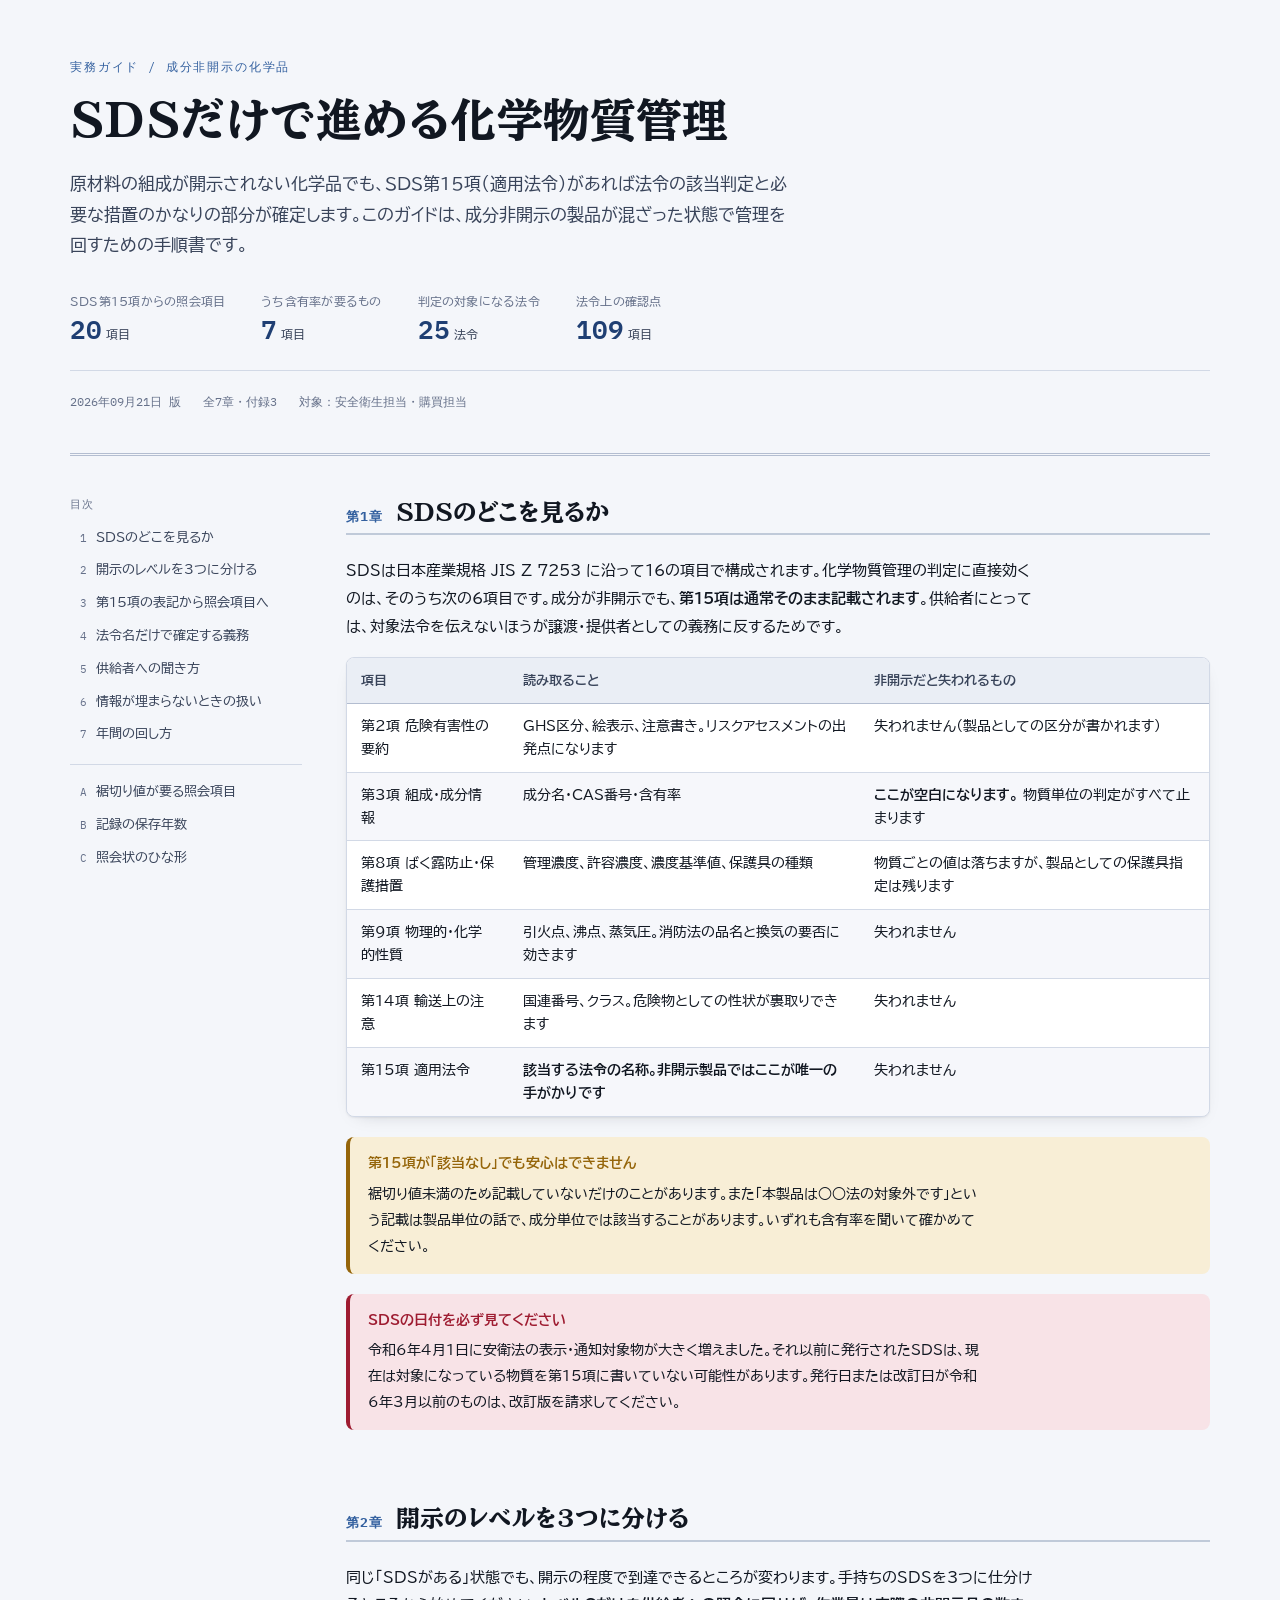
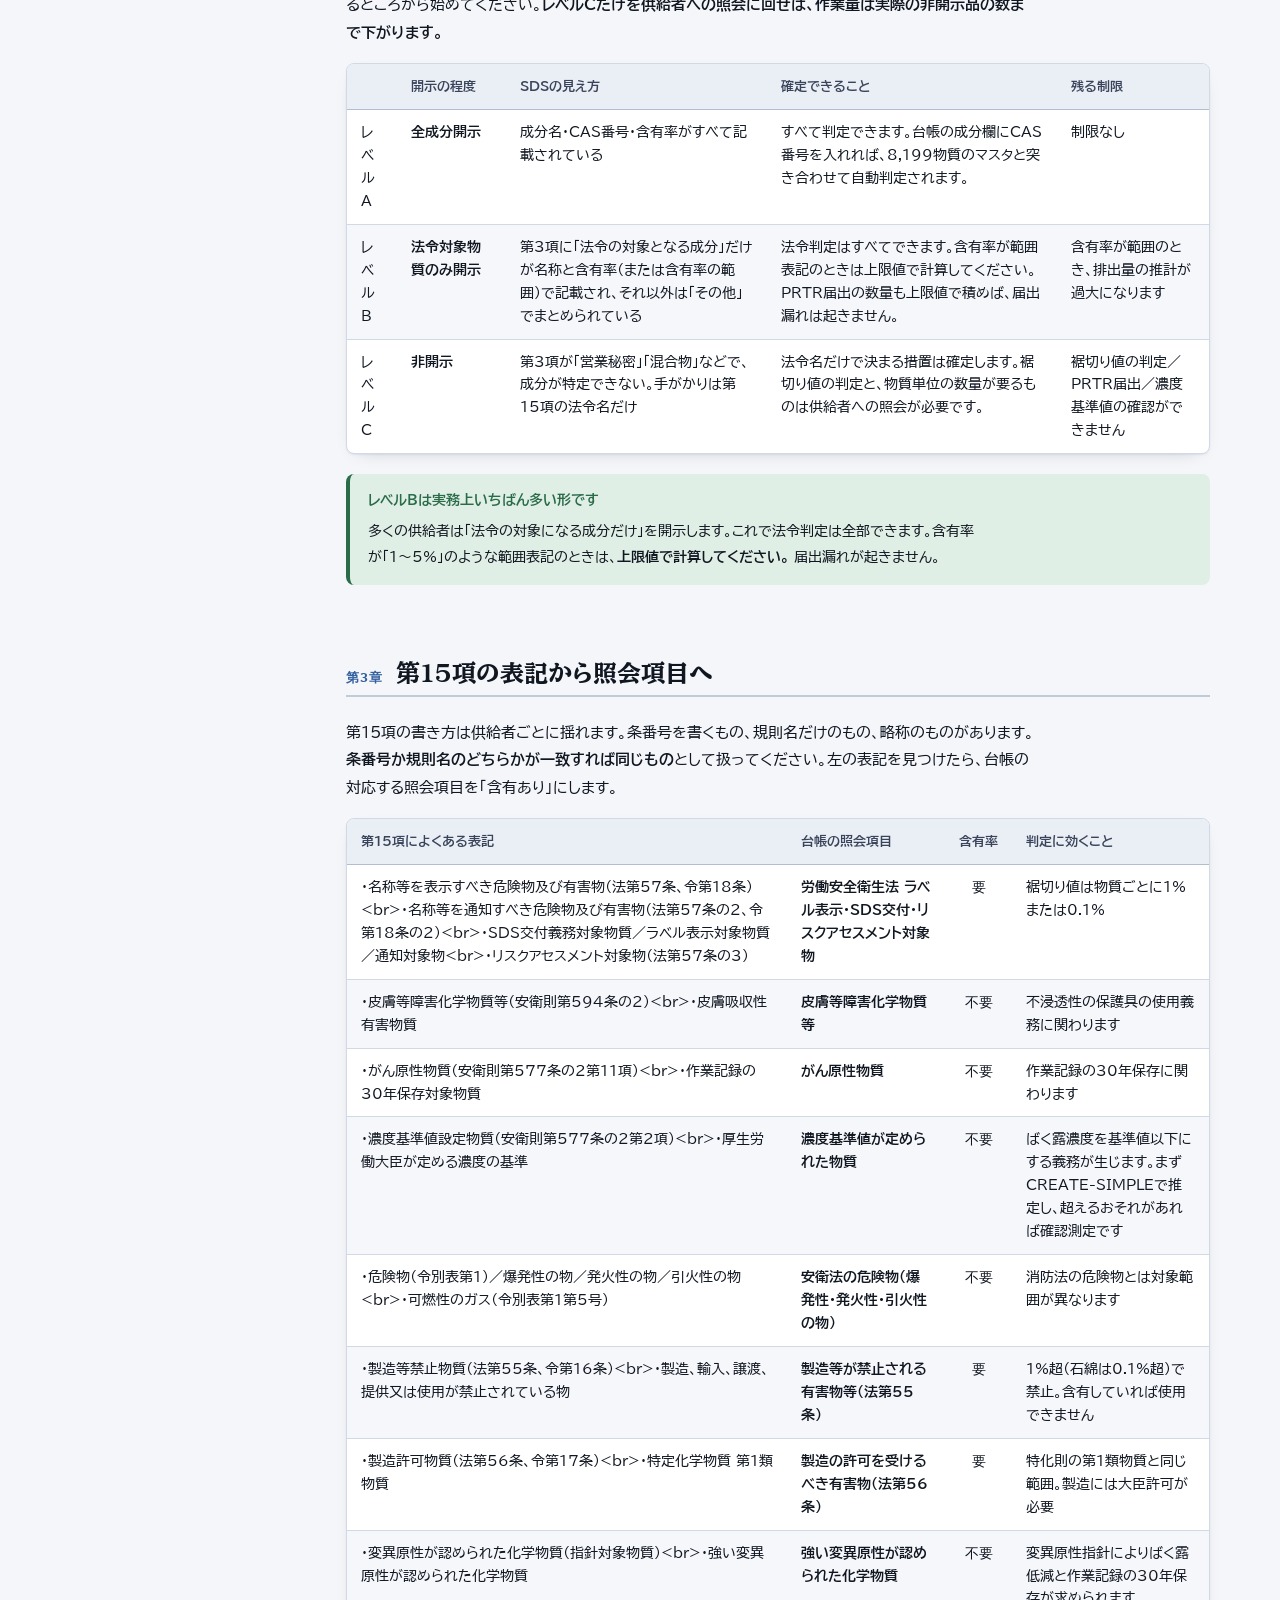
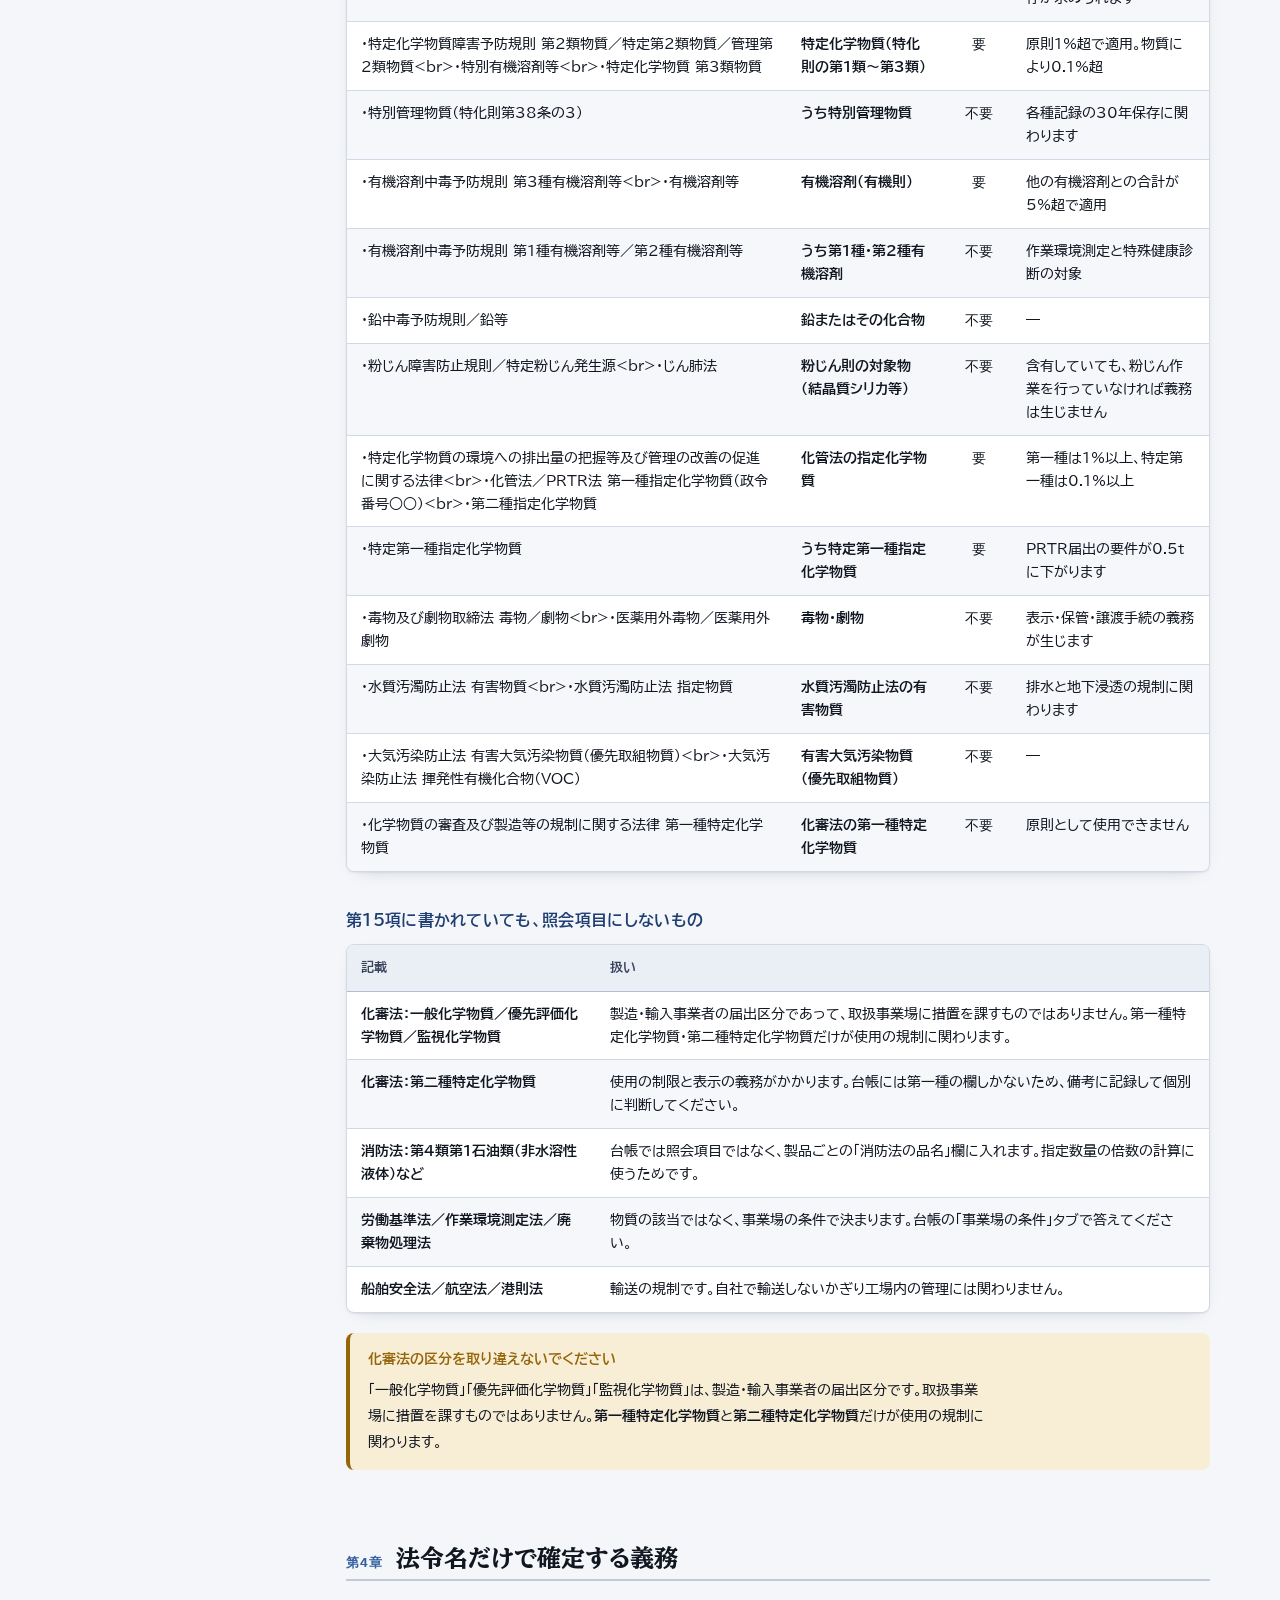
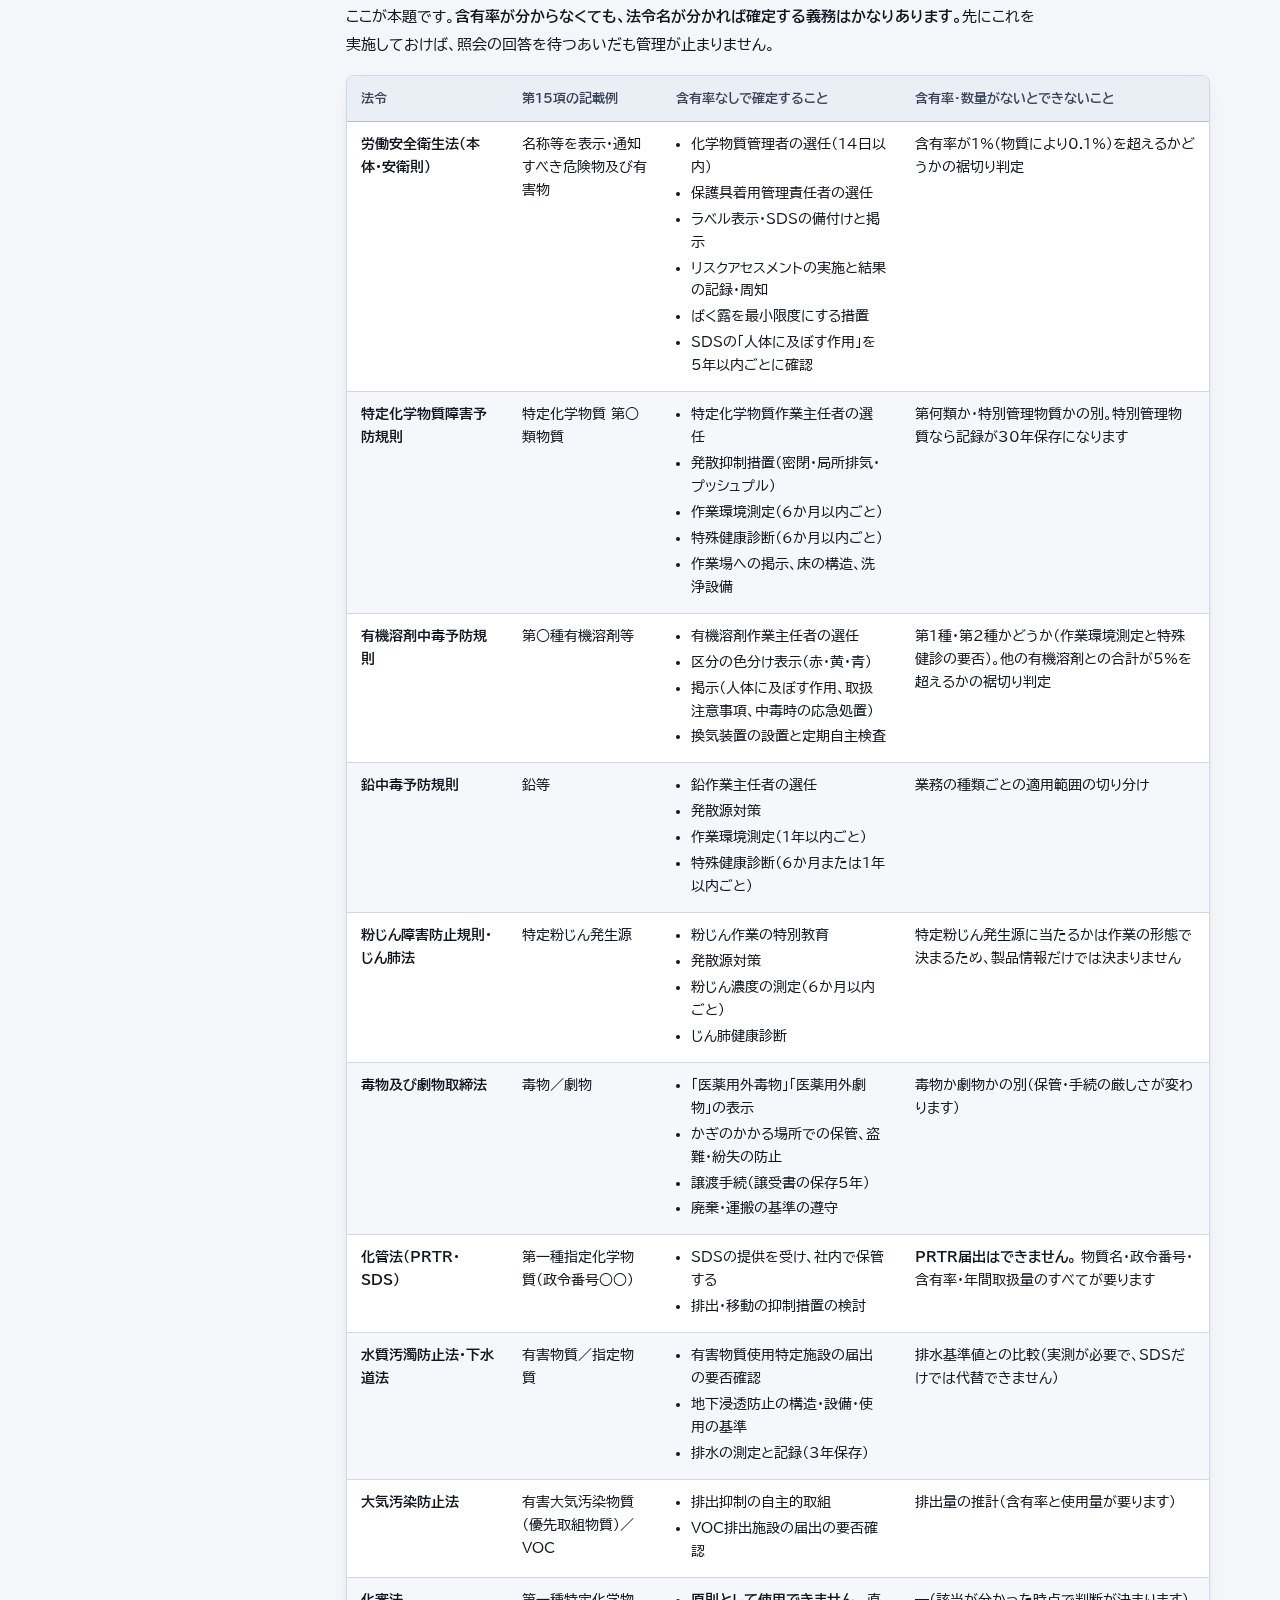
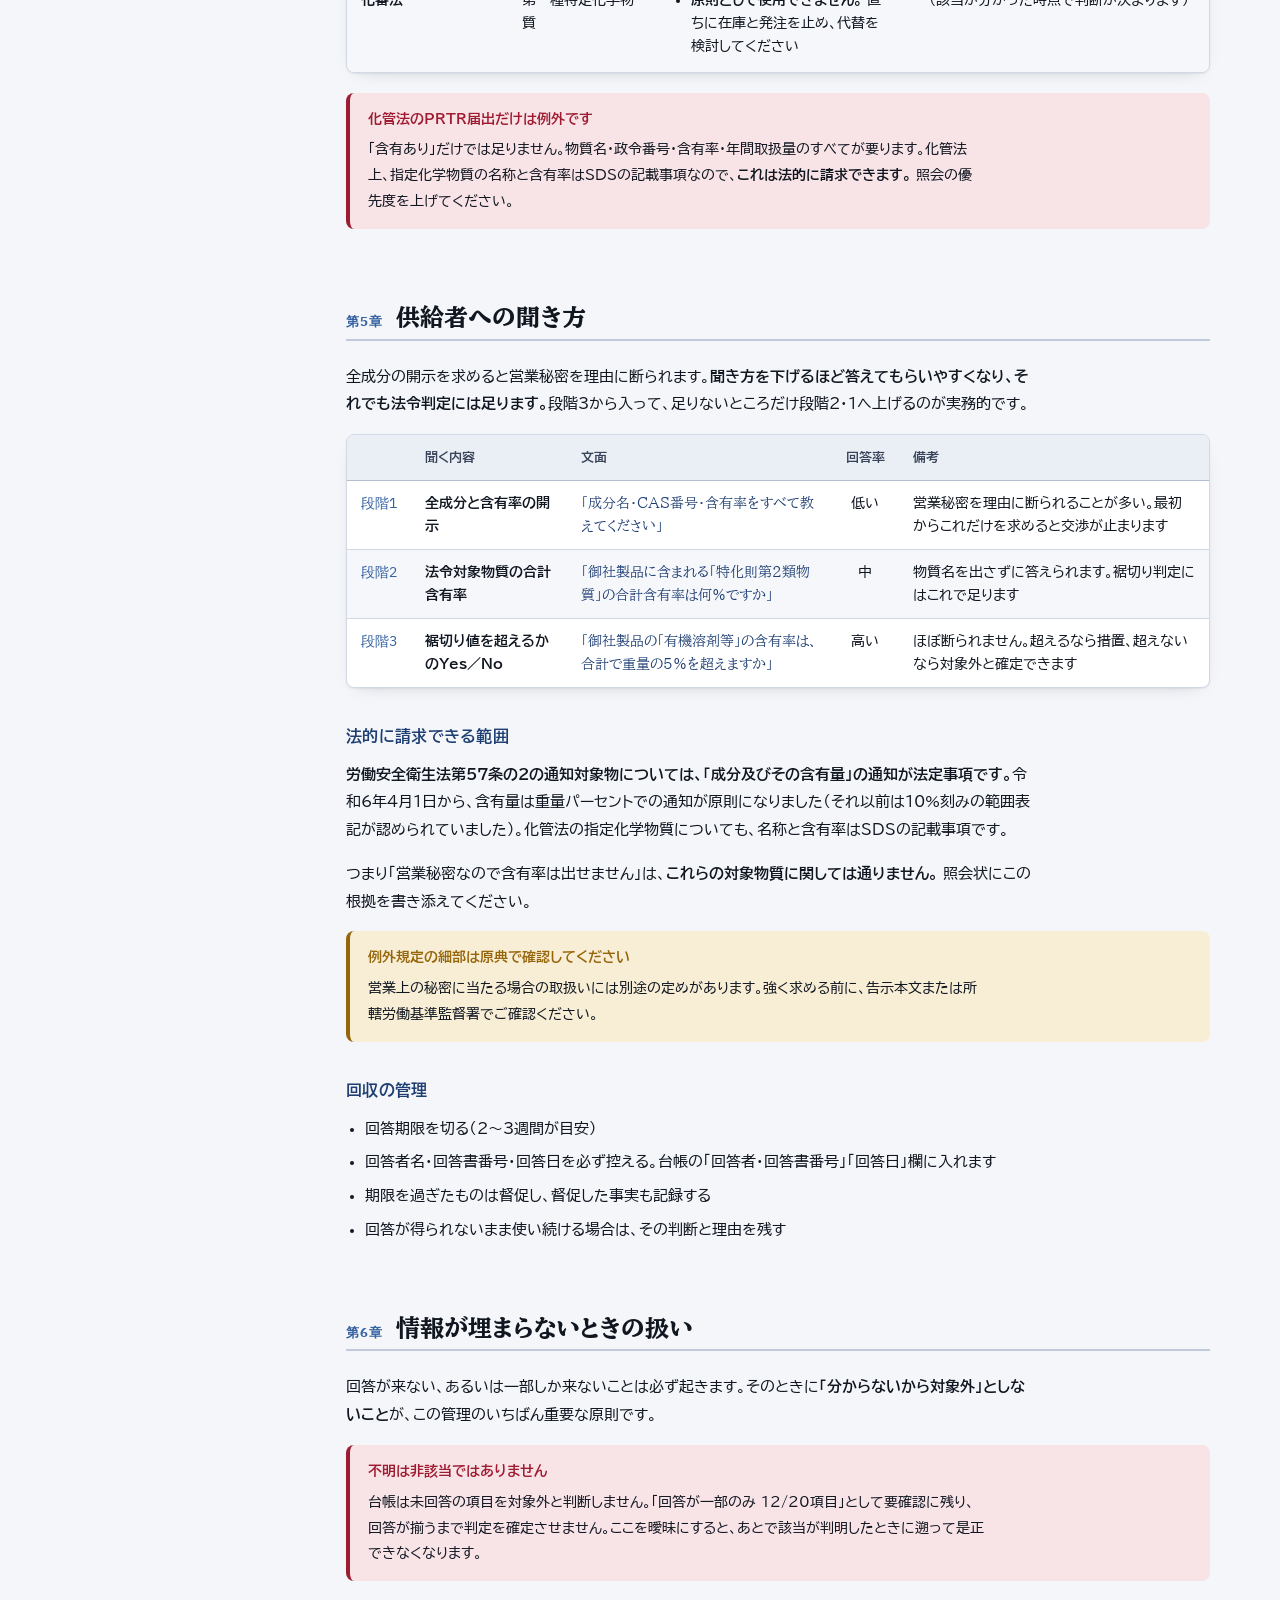
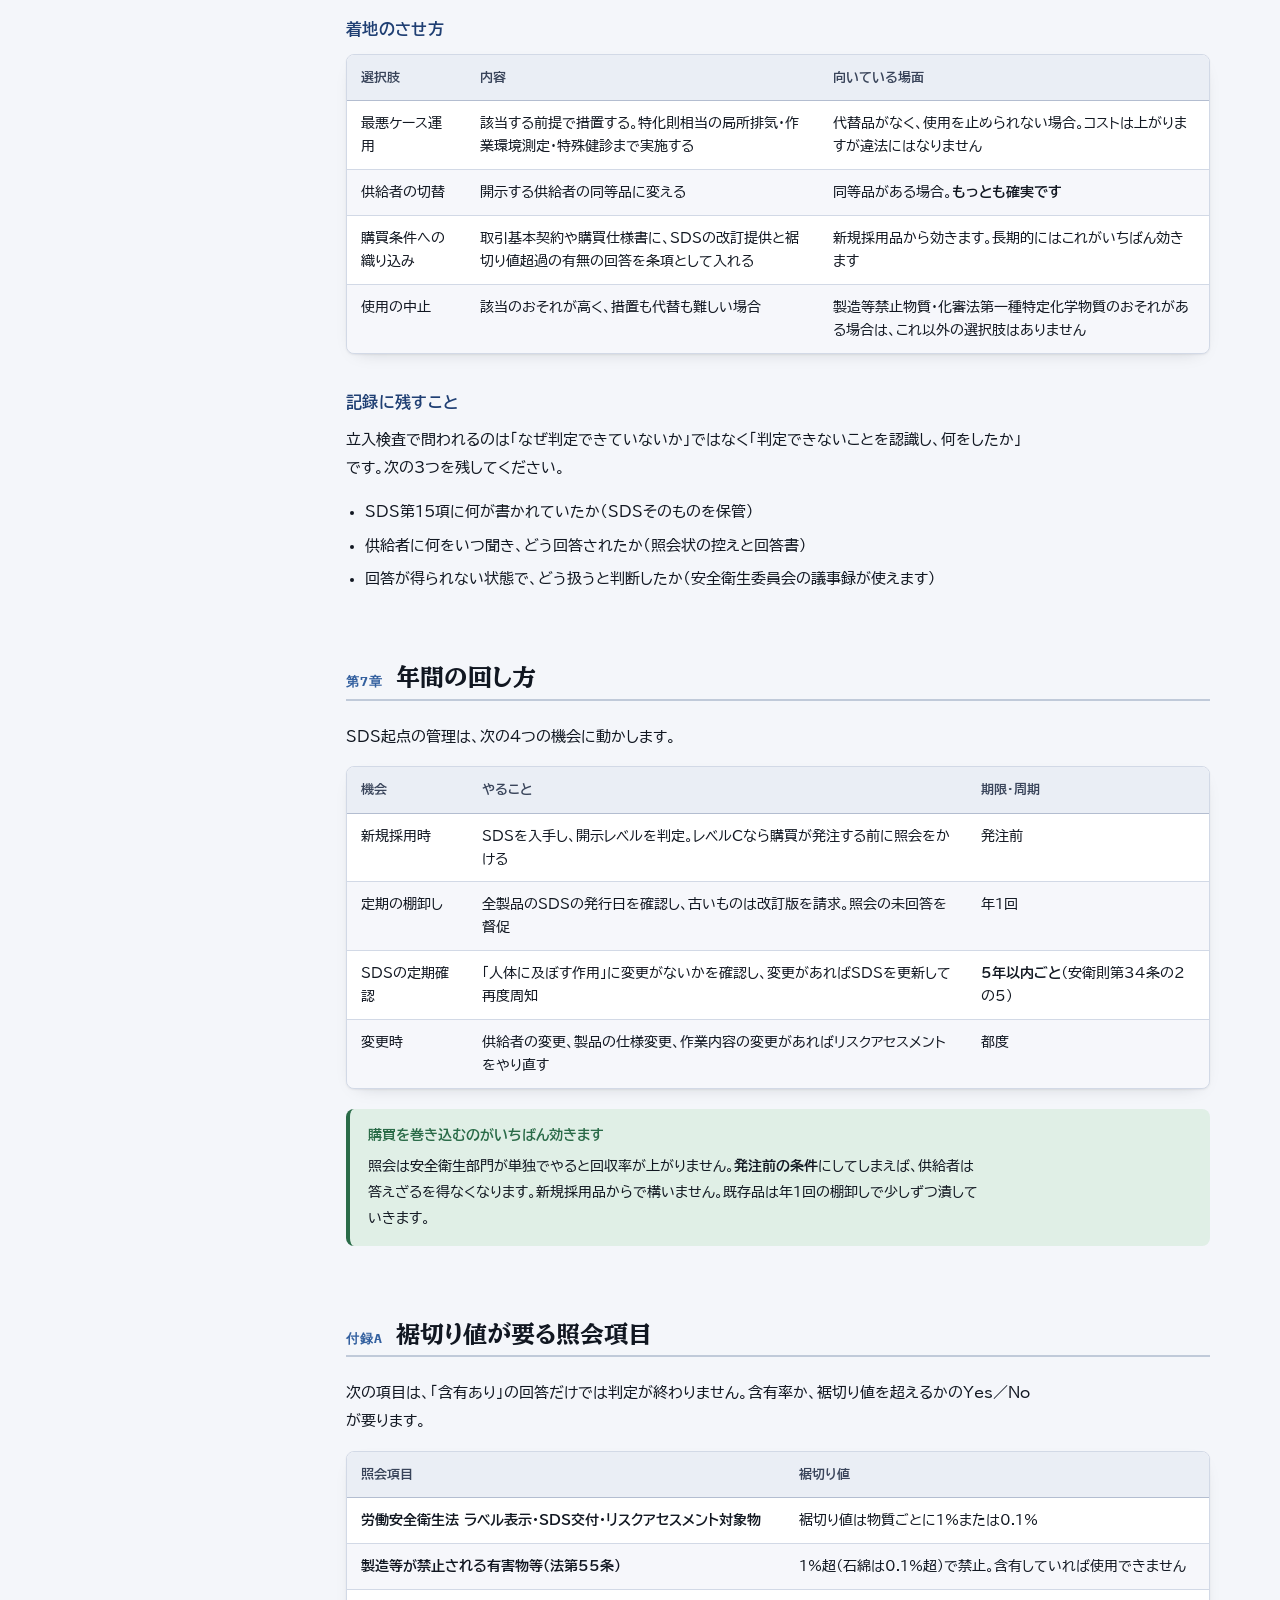
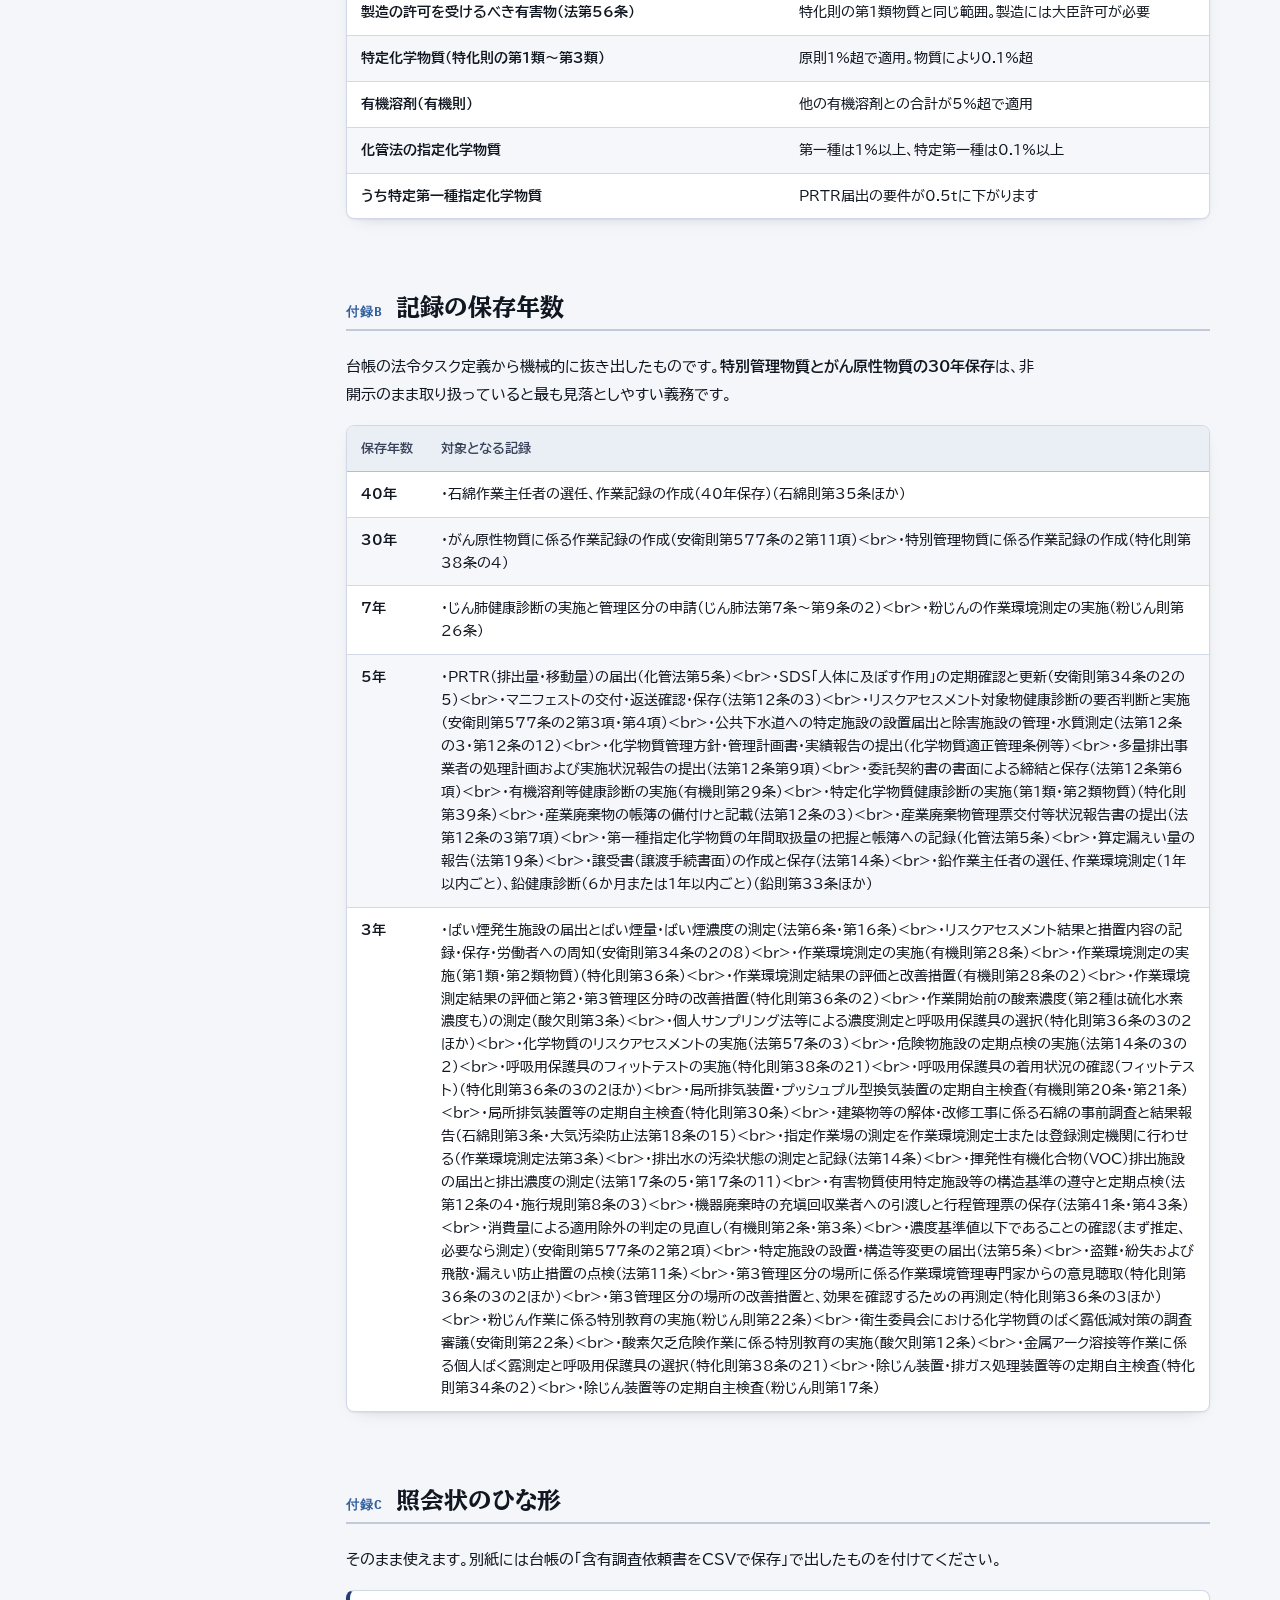
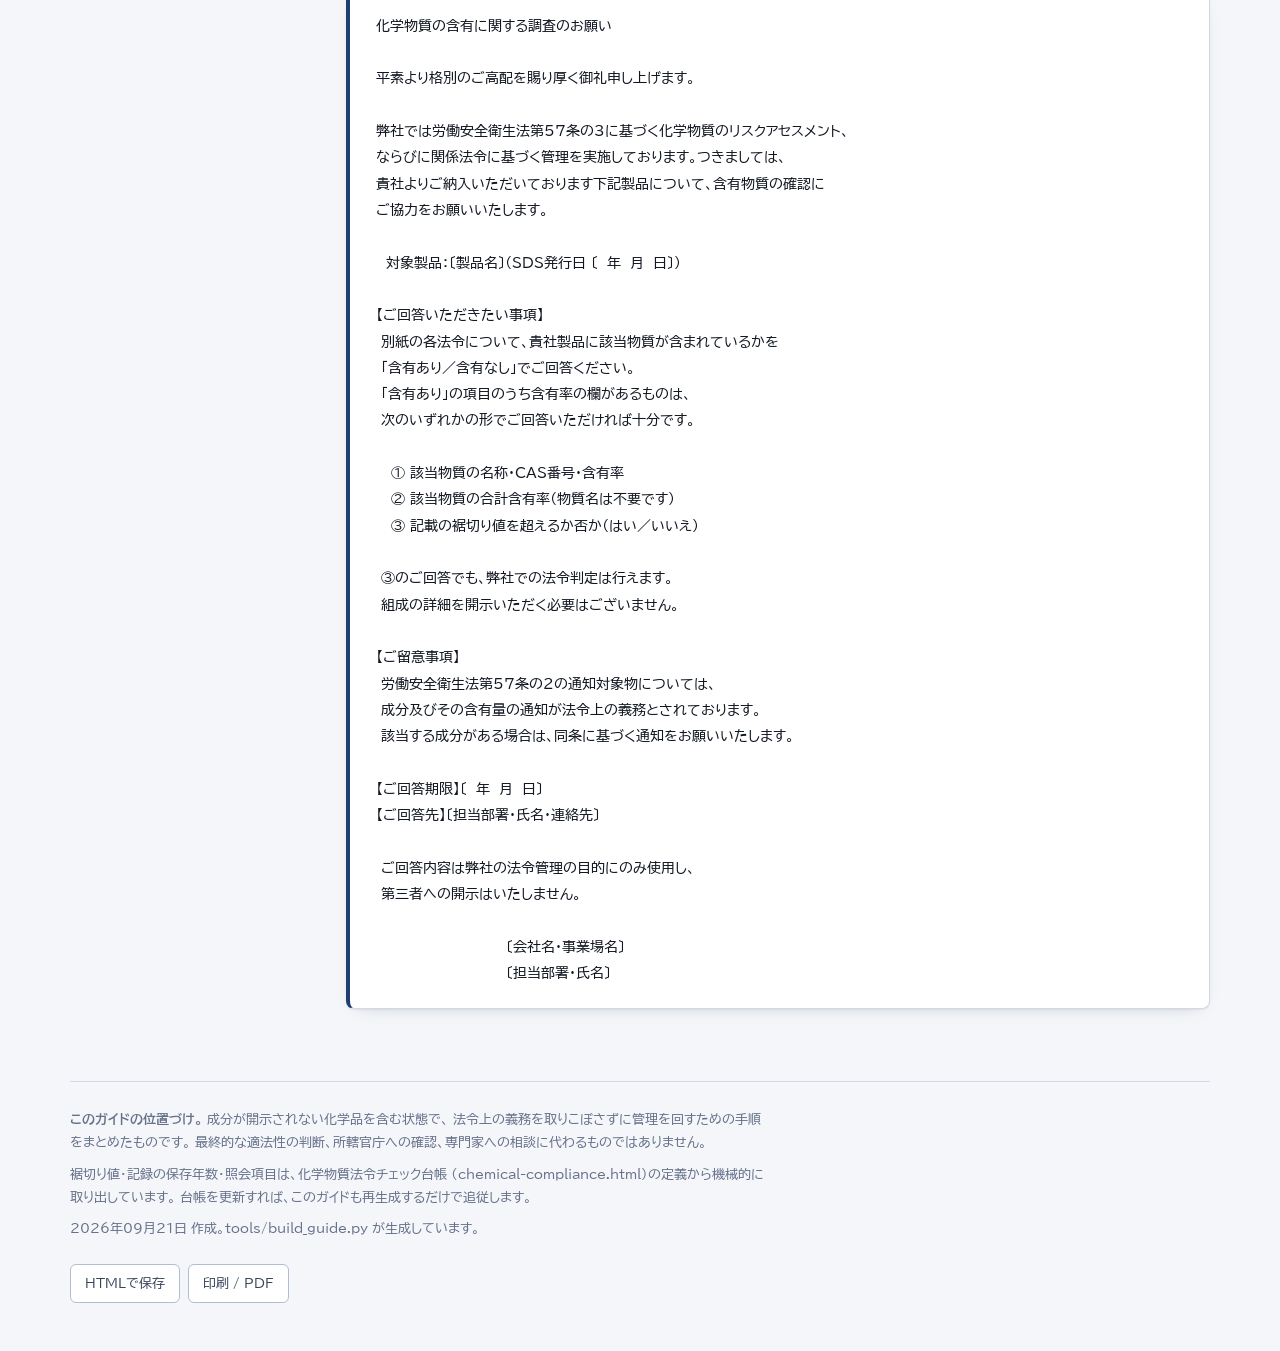
==== commit 448e2f35: "酸欠則と、第3管理区分となった場合の措置を追加した どちらも物質の含有率では判定できない。作業の場所と、作業環境測定の 結果で決まるため、事業場の条件に設問を2つ足して判定に使う。  酸素欠乏症等防止" ====
--- a/chem-guide.html
+++ b/chem-guide.html
@@ -193,8 +193,8 @@
     <p class="eyebrow">実務ガイド / 成分非開示の化学品</p>
     <h1>SDSだけで進める化学物質管理</h1>
     <p class="lead">原材料の組成が開示されない化学品でも、SDS第15項（適用法令）があれば法令の該当判定と必要な措置のかなりの部分が確定します。このガイドは、成分非開示の製品が混ざった状態で管理を回すための手順書です。</p>
-    <dl class="facts"><div><dt>SDS第15項からの照会項目</dt><dd>20<span class="u">項目</span></dd></div><div><dt>うち含有率が要るもの</dt><dd>7<span class="u">項目</span></dd></div><div><dt>判定の対象になる法令</dt><dd>24<span class="u">法令</span></dd></div><div><dt>法令上の確認点</dt><dd>100<span class="u">項目</span></dd></div></dl>
-    <div class="meta"><span>2026年09月16日 版</span><span>全7章・付録3</span>
+    <dl class="facts"><div><dt>SDS第15項からの照会項目</dt><dd>20<span class="u">項目</span></dd></div><div><dt>うち含有率が要るもの</dt><dd>7<span class="u">項目</span></dd></div><div><dt>判定の対象になる法令</dt><dd>25<span class="u">法令</span></dd></div><div><dt>法令上の確認点</dt><dd>109<span class="u">項目</span></dd></div></dl>
+    <div class="meta"><span>2026年09月21日 版</span><span>全7章・付録3</span>
       <span>対象：安全衛生担当・購買担当</span></div>
   </header>
   <div class="main">
@@ -203,7 +203,7 @@
       <ol><li><a href="#sds"><span class="n">1</span><span>SDSのどこを見るか</span></a></li><li><a href="#levels"><span class="n">2</span><span>開示のレベルを3つに分ける</span></a></li><li><a href="#sec15"><span class="n">3</span><span>第15項の表記から照会項目へ</span></a></li><li><a href="#fixed"><span class="n">4</span><span>法令名だけで確定する義務</span></a></li><li><a href="#ask"><span class="n">5</span><span>供給者への聞き方</span></a></li><li><a href="#gaps"><span class="n">6</span><span>情報が埋まらないときの扱い</span></a></li><li><a href="#cycle"><span class="n">7</span><span>年間の回し方</span></a></li></ol>
       <ol class="ap"><li><a href="#ap-cutoff"><span class="n">A</span><span>裾切り値が要る照会項目</span></a></li><li><a href="#ap-keep"><span class="n">B</span><span>記録の保存年数</span></a></li><li><a href="#ap-letter"><span class="n">C</span><span>照会状のひな形</span></a></li></ol>
     </nav>
-    <article><section id="sds"><h2><span class="n">第1章</span><span>SDSのどこを見るか</span></h2><div class="rule"></div><p>SDSは日本産業規格 JIS Z 7253 に沿って16の項目で構成されます。化学物質管理の判定に直接効くのは、そのうち次の6項目です。成分が非開示でも、<b>第15項は通常そのまま記載されます</b>。供給者にとっては、対象法令を伝えないほうが譲渡・提供者としての義務に反するためです。</p><div class="tw"><table class=""><thead><tr><th>項目</th><th>読み取ること</th><th>非開示だと失われるもの</th></tr></thead><tbody><tr><td>第2項 危険有害性の要約</td><td>GHS区分、絵表示、注意書き。リスクアセスメントの出発点になります</td><td>失われません（製品としての区分が書かれます）</td></tr><tr><td>第3項 組成・成分情報</td><td>成分名・CAS番号・含有率</td><td><b>ここが空白になります。</b> 物質単位の判定がすべて止まります</td></tr><tr><td>第8項 ばく露防止・保護措置</td><td>管理濃度、許容濃度、濃度基準値、保護具の種類</td><td>物質ごとの値は落ちますが、製品としての保護具指定は残ります</td></tr><tr><td>第9項 物理的・化学的性質</td><td>引火点、沸点、蒸気圧。消防法の品名と換気の要否に効きます</td><td>失われません</td></tr><tr><td>第14項 輸送上の注意</td><td>国連番号、クラス。危険物としての性状が裏取りできます</td><td>失われません</td></tr><tr><td>第15項 適用法令</td><td><b>該当する法令の名称。非開示製品ではここが唯一の手がかりです</b></td><td>失われません</td></tr></tbody></table></div><aside class="note n-warn"><p class="nt">第15項が「該当なし」でも安心はできません</p><p>裾切り値未満のため記載していないだけのことがあります。また「本製品は○○法の対象外です」という記載は製品単位の話で、成分単位では該当することがあります。いずれも含有率を聞いて確かめてください。</p></aside><aside class="note n-crit"><p class="nt">SDSの日付を必ず見てください</p><p>令和6年4月1日に安衛法の表示・通知対象物が大きく増えました。それ以前に発行されたSDSは、現在は対象になっている物質を第15項に書いていない可能性があります。発行日または改訂日が令和6年3月以前のものは、改訂版を請求してください。</p></aside></section><section id="levels"><h2><span class="n">第2章</span><span>開示のレベルを3つに分ける</span></h2><div class="rule"></div><p>同じ「SDSがある」状態でも、開示の程度で到達できるところが変わります。手持ちのSDSを3つに仕分けるところから始めてください。<b>レベルCだけを供給者への照会に回せば、作業量は実際の非開示品の数まで下がります。</b></p><div class="tw"><table class=""><thead><tr><th></th><th>開示の程度</th><th>SDSの見え方</th><th>確定できること</th><th>残る制限</th></tr></thead><tbody><tr><td>レベルA</td><td><b>全成分開示</b></td><td>成分名・CAS番号・含有率がすべて記載されている</td><td>すべて判定できます。台帳の成分欄にCAS番号を入れれば、8,199物質のマスタと突き合わせて自動判定されます。</td><td>制限なし</td></tr><tr><td>レベルB</td><td><b>法令対象物質のみ開示</b></td><td>第3項に「法令の対象となる成分」だけが名称と含有率（または含有率の範囲）で記載され、それ以外は「その他」でまとめられている</td><td>法令判定はすべてできます。含有率が範囲表記のときは上限値で計算してください。PRTR届出の数量も上限値で積めば、届出漏れは起きません。</td><td>含有率が範囲のとき、排出量の推計が過大になります</td></tr><tr><td>レベルC</td><td><b>非開示</b></td><td>第3項が「営業秘密」「混合物」などで、成分が特定できない。手がかりは第15項の法令名だけ</td><td>法令名だけで決まる措置は確定します。裾切り値の判定と、物質単位の数量が要るものは供給者への照会が必要です。</td><td>裾切り値の判定／PRTR届出／濃度基準値の確認ができません</td></tr></tbody></table></div><aside class="note n-ok"><p class="nt">レベルBは実務上いちばん多い形です</p><p>多くの供給者は「法令の対象になる成分だけ」を開示します。これで法令判定は全部できます。含有率が「1〜5%」のような範囲表記のときは、<b>上限値で計算してください。</b> 届出漏れが起きません。</p></aside></section><section id="sec15"><h2><span class="n">第3章</span><span>第15項の表記から照会項目へ</span></h2><div class="rule"></div><p>第15項の書き方は供給者ごとに揺れます。条番号を書くもの、規則名だけのもの、略称のものがあります。<b>条番号か規則名のどちらかが一致すれば同じもの</b>として扱ってください。左の表記を見つけたら、台帳の対応する照会項目を「含有あり」にします。</p><div class="tw"><table class="sec15"><thead><tr><th>第15項によくある表記</th><th>台帳の照会項目</th><th>含有率</th><th>判定に効くこと</th></tr></thead><tbody><tr><td>・名称等を表示すべき危険物及び有害物（法第57条、令第18条）&lt;br&gt;・名称等を通知すべき危険物及び有害物（法第57条の2、令第18条の2）&lt;br&gt;・SDS交付義務対象物質／ラベル表示対象物質／通知対象物&lt;br&gt;・リスクアセスメント対象物（法第57条の3）</td><td><b>労働安全衛生法 ラベル表示・SDS交付・リスクアセスメント対象物</b></td><td>要</td><td>裾切り値は物質ごとに1%または0.1%</td></tr><tr><td>・皮膚等障害化学物質等（安衛則第594条の2）&lt;br&gt;・皮膚吸収性有害物質</td><td><b>皮膚等障害化学物質等</b></td><td>不要</td><td>不浸透性の保護具の使用義務に関わります</td></tr><tr><td>・がん原性物質（安衛則第577条の2第11項）&lt;br&gt;・作業記録の30年保存対象物質</td><td><b>がん原性物質</b></td><td>不要</td><td>作業記録の30年保存に関わります</td></tr><tr><td>・濃度基準値設定物質（安衛則第577条の2第2項）&lt;br&gt;・厚生労働大臣が定める濃度の基準</td><td><b>濃度基準値が定められた物質</b></td><td>不要</td><td>ばく露濃度を基準値以下にする義務が生じます。まずCREATE-SIMPLEで推定し、超えるおそれがあれば確認測定です</td></tr><tr><td>・危険物（令別表第1）／爆発性の物／発火性の物／引火性の物&lt;br&gt;・可燃性のガス（令別表第1第5号）</td><td><b>安衛法の危険物（爆発性・発火性・引火性の物）</b></td><td>不要</td><td>消防法の危険物とは対象範囲が異なります</td></tr><tr><td>・製造等禁止物質（法第55条、令第16条）&lt;br&gt;・製造、輸入、譲渡、提供又は使用が禁止されている物</td><td><b>製造等が禁止される有害物等（法第55条）</b></td><td>要</td><td>1%超（石綿は0.1%超）で禁止。含有していれば使用できません</td></tr><tr><td>・製造許可物質（法第56条、令第17条）&lt;br&gt;・特定化学物質 第1類物質</td><td><b>製造の許可を受けるべき有害物（法第56条）</b></td><td>要</td><td>特化則の第1類物質と同じ範囲。製造には大臣許可が必要</td></tr><tr><td>・変異原性が認められた化学物質（指針対象物質）&lt;br&gt;・強い変異原性が認められた化学物質</td><td><b>強い変異原性が認められた化学物質</b></td><td>不要</td><td>変異原性指針によりばく露低減と作業記録の30年保存が求められます</td></tr><tr><td>・特定化学物質障害予防規則 第2類物質／特定第2類物質／管理第2類物質&lt;br&gt;・特別有機溶剤等&lt;br&gt;・特定化学物質 第3類物質</td><td><b>特定化学物質（特化則の第1類〜第3類）</b></td><td>要</td><td>原則1%超で適用。物質により0.1%超</td></tr><tr><td>・特別管理物質（特化則第38条の3）</td><td><b>うち特別管理物質</b></td><td>不要</td><td>各種記録の30年保存に関わります</td></tr><tr><td>・有機溶剤中毒予防規則 第3種有機溶剤等&lt;br&gt;・有機溶剤等</td><td><b>有機溶剤（有機則）</b></td><td>要</td><td>他の有機溶剤との合計が5%超で適用</td></tr><tr><td>・有機溶剤中毒予防規則 第1種有機溶剤等／第2種有機溶剤等</td><td><b>うち第1種・第2種有機溶剤</b></td><td>不要</td><td>作業環境測定と特殊健康診断の対象</td></tr><tr><td>・鉛中毒予防規則／鉛等</td><td><b>鉛またはその化合物</b></td><td>不要</td><td>—</td></tr><tr><td>・粉じん障害防止規則／特定粉じん発生源&lt;br&gt;・じん肺法</td><td><b>粉じん則の対象物（結晶質シリカ等）</b></td><td>不要</td><td>含有していても、粉じん作業を行っていなければ義務は生じません</td></tr><tr><td>・特定化学物質の環境への排出量の把握等及び管理の改善の促進に関する法律&lt;br&gt;・化管法／PRTR法 第一種指定化学物質（政令番号○○）&lt;br&gt;・第二種指定化学物質</td><td><b>化管法の指定化学物質</b></td><td>要</td><td>第一種は1%以上、特定第一種は0.1%以上</td></tr><tr><td>・特定第一種指定化学物質</td><td><b>うち特定第一種指定化学物質</b></td><td>要</td><td>PRTR届出の要件が0.5tに下がります</td></tr><tr><td>・毒物及び劇物取締法 毒物／劇物&lt;br&gt;・医薬用外毒物／医薬用外劇物</td><td><b>毒物・劇物</b></td><td>不要</td><td>表示・保管・譲渡手続の義務が生じます</td></tr><tr><td>・水質汚濁防止法 有害物質&lt;br&gt;・水質汚濁防止法 指定物質</td><td><b>水質汚濁防止法の有害物質</b></td><td>不要</td><td>排水と地下浸透の規制に関わります</td></tr><tr><td>・大気汚染防止法 有害大気汚染物質（優先取組物質）&lt;br&gt;・大気汚染防止法 揮発性有機化合物（VOC）</td><td><b>有害大気汚染物質（優先取組物質）</b></td><td>不要</td><td>—</td></tr><tr><td>・化学物質の審査及び製造等の規制に関する法律 第一種特定化学物質</td><td><b>化審法の第一種特定化学物質</b></td><td>不要</td><td>原則として使用できません</td></tr></tbody></table></div><h3>第15項に書かれていても、照会項目にしないもの</h3><div class="tw"><table class=""><thead><tr><th>記載</th><th>扱い</th></tr></thead><tbody><tr><td><b>化審法：一般化学物質／優先評価化学物質／監視化学物質</b></td><td>製造・輸入事業者の届出区分であって、取扱事業場に措置を課すものではありません。第一種特定化学物質・第二種特定化学物質だけが使用の規制に関わります。</td></tr><tr><td><b>化審法：第二種特定化学物質</b></td><td>使用の制限と表示の義務がかかります。台帳には第一種の欄しかないため、備考に記録して個別に判断してください。</td></tr><tr><td><b>消防法：第4類第1石油類（非水溶性液体）など</b></td><td>台帳では照会項目ではなく、製品ごとの「消防法の品名」欄に入れます。指定数量の倍数の計算に使うためです。</td></tr><tr><td><b>労働基準法／作業環境測定法／廃棄物処理法</b></td><td>物質の該当ではなく、事業場の条件で決まります。台帳の「事業場の条件」タブで答えてください。</td></tr><tr><td><b>船舶安全法／航空法／港則法</b></td><td>輸送の規制です。自社で輸送しないかぎり工場内の管理には関わりません。</td></tr></tbody></table></div><aside class="note n-warn"><p class="nt">化審法の区分を取り違えないでください</p><p>「一般化学物質」「優先評価化学物質」「監視化学物質」は、製造・輸入事業者の届出区分です。取扱事業場に措置を課すものではありません。<b>第一種特定化学物質</b>と<b>第二種特定化学物質</b>だけが使用の規制に関わります。</p></aside></section><section id="fixed"><h2><span class="n">第4章</span><span>法令名だけで確定する義務</span></h2><div class="rule"></div><p>ここが本題です。<b>含有率が分からなくても、法令名が分かれば確定する義務はかなりあります。</b>先にこれを実施しておけば、照会の回答を待つあいだも管理が止まりません。</p><div class="tw"><table class="bylaw"><thead><tr><th>法令</th><th>第15項の記載例</th><th>含有率なしで確定すること</th><th>含有率・数量がないとできないこと</th></tr></thead><tbody><tr><td><b>労働安全衛生法（本体・安衛則）</b></td><td>名称等を表示・通知すべき危険物及び有害物</td><td><ul><li>化学物質管理者の選任（14日以内）</li><li>保護具着用管理責任者の選任</li><li>ラベル表示・SDSの備付けと掲示</li><li>リスクアセスメントの実施と結果の記録・周知</li><li>ばく露を最小限度にする措置</li><li>SDSの「人体に及ぼす作用」を5年以内ごとに確認</li></ul></td><td>含有率が1%（物質により0.1%）を超えるかどうかの裾切り判定</td></tr><tr><td><b>特定化学物質障害予防規則</b></td><td>特定化学物質 第○類物質</td><td><ul><li>特定化学物質作業主任者の選任</li><li>発散抑制措置（密閉・局所排気・プッシュプル）</li><li>作業環境測定（6か月以内ごと）</li><li>特殊健康診断（6か月以内ごと）</li><li>作業場への掲示、床の構造、洗浄設備</li></ul></td><td>第何類か・特別管理物質かの別。特別管理物質なら記録が30年保存になります</td></tr><tr><td><b>有機溶剤中毒予防規則</b></td><td>第○種有機溶剤等</td><td><ul><li>有機溶剤作業主任者の選任</li><li>区分の色分け表示（赤・黄・青）</li><li>掲示（人体に及ぼす作用、取扱注意事項、中毒時の応急処置）</li><li>換気装置の設置と定期自主検査</li></ul></td><td>第1種・第2種かどうか（作業環境測定と特殊健診の要否）。他の有機溶剤との合計が5%を超えるかの裾切り判定</td></tr><tr><td><b>鉛中毒予防規則</b></td><td>鉛等</td><td><ul><li>鉛作業主任者の選任</li><li>発散源対策</li><li>作業環境測定（1年以内ごと）</li><li>特殊健康診断（6か月または1年以内ごと）</li></ul></td><td>業務の種類ごとの適用範囲の切り分け</td></tr><tr><td><b>粉じん障害防止規則・じん肺法</b></td><td>特定粉じん発生源</td><td><ul><li>粉じん作業の特別教育</li><li>発散源対策</li><li>粉じん濃度の測定（6か月以内ごと）</li><li>じん肺健康診断</li></ul></td><td>特定粉じん発生源に当たるかは作業の形態で決まるため、製品情報だけでは決まりません</td></tr><tr><td><b>毒物及び劇物取締法</b></td><td>毒物／劇物</td><td><ul><li>「医薬用外毒物」「医薬用外劇物」の表示</li><li>かぎのかかる場所での保管、盗難・紛失の防止</li><li>譲渡手続（譲受書の保存5年）</li><li>廃棄・運搬の基準の遵守</li></ul></td><td>毒物か劇物かの別（保管・手続の厳しさが変わります）</td></tr><tr><td><b>化管法（PRTR・SDS）</b></td><td>第一種指定化学物質（政令番号○○）</td><td><ul><li>SDSの提供を受け、社内で保管する</li><li>排出・移動の抑制措置の検討</li></ul></td><td><b>PRTR届出はできません。</b> 物質名・政令番号・含有率・年間取扱量のすべてが要ります</td></tr><tr><td><b>水質汚濁防止法・下水道法</b></td><td>有害物質／指定物質</td><td><ul><li>有害物質使用特定施設の届出の要否確認</li><li>地下浸透防止の構造・設備・使用の基準</li><li>排水の測定と記録（3年保存）</li></ul></td><td>排水基準値との比較（実測が必要で、SDSだけでは代替できません）</td></tr><tr><td><b>大気汚染防止法</b></td><td>有害大気汚染物質（優先取組物質）／VOC</td><td><ul><li>排出抑制の自主的取組</li><li>VOC排出施設の届出の要否確認</li></ul></td><td>排出量の推計（含有率と使用量が要ります）</td></tr><tr><td><b>化審法</b></td><td>第一種特定化学物質</td><td><ul><li><b>原則として使用できません。</b> 直ちに在庫と発注を止め、代替を検討してください</li></ul></td><td>—（該当が分かった時点で判断が決まります）</td></tr></tbody></table></div><aside class="note n-crit"><p class="nt">化管法のPRTR届出だけは例外です</p><p>「含有あり」だけでは足りません。物質名・政令番号・含有率・年間取扱量のすべてが要ります。化管法上、指定化学物質の名称と含有率はSDSの記載事項なので、<b>これは法的に請求できます。</b> 照会の優先度を上げてください。</p></aside></section><section id="ask"><h2><span class="n">第5章</span><span>供給者への聞き方</span></h2><div class="rule"></div><p>全成分の開示を求めると営業秘密を理由に断られます。<b>聞き方を下げるほど答えてもらいやすくなり、それでも法令判定には足ります。</b>段階3から入って、足りないところだけ段階2・1へ上げるのが実務的です。</p><div class="tw"><table class="ask"><thead><tr><th></th><th>聞く内容</th><th>文面</th><th>回答率</th><th>備考</th></tr></thead><tbody><tr><td>段階1</td><td><b>全成分と含有率の開示</b></td><td><span class='q'>「成分名・CAS番号・含有率をすべて教えてください」</span></td><td>低い</td><td>営業秘密を理由に断られることが多い。最初からこれだけを求めると交渉が止まります</td></tr><tr><td>段階2</td><td><b>法令対象物質の合計含有率</b></td><td><span class='q'>「御社製品に含まれる「特化則第2類物質」の合計含有率は何%ですか」</span></td><td>中</td><td>物質名を出さずに答えられます。裾切り判定にはこれで足ります</td></tr><tr><td>段階3</td><td><b>裾切り値を超えるかのYes／No</b></td><td><span class='q'>「御社製品の「有機溶剤等」の含有率は、合計で重量の5%を超えますか」</span></td><td>高い</td><td>ほぼ断られません。超えるなら措置、超えないなら対象外と確定できます</td></tr></tbody></table></div><h3>法的に請求できる範囲</h3><p><b>労働安全衛生法第57条の2の通知対象物については、「成分及びその含有量」の通知が法定事項です。</b>令和6年4月1日から、含有量は重量パーセントでの通知が原則になりました（それ以前は10%刻みの範囲表記が認められていました）。化管法の指定化学物質についても、名称と含有率はSDSの記載事項です。</p><p>つまり「営業秘密なので含有率は出せません」は、<b>これらの対象物質に関しては通りません。</b> 照会状にこの根拠を書き添えてください。</p><aside class="note n-warn"><p class="nt">例外規定の細部は原典で確認してください</p><p>営業上の秘密に当たる場合の取扱いには別途の定めがあります。強く求める前に、告示本文または所轄労働基準監督署でご確認ください。</p></aside><h3>回収の管理</h3><ul class='steps'><li>回答期限を切る（2〜3週間が目安）</li><li>回答者名・回答書番号・回答日を必ず控える。台帳の「回答者・回答書番号」「回答日」欄に入れます</li><li>期限を過ぎたものは督促し、督促した事実も記録する</li><li>回答が得られないまま使い続ける場合は、その判断と理由を残す</li></ul></section><section id="gaps"><h2><span class="n">第6章</span><span>情報が埋まらないときの扱い</span></h2><div class="rule"></div><p>回答が来ない、あるいは一部しか来ないことは必ず起きます。そのときに<b>「分からないから対象外」としないこと</b>が、この管理のいちばん重要な原則です。</p><aside class="note n-crit"><p class="nt">不明は非該当ではありません</p><p>台帳は未回答の項目を対象外と判断しません。「回答が一部のみ 12/20項目」として要確認に残り、回答が揃うまで判定を確定させません。ここを曖昧にすると、あとで該当が判明したときに遡って是正できなくなります。</p></aside><h3>着地のさせ方</h3><div class="tw"><table class=""><thead><tr><th>選択肢</th><th>内容</th><th>向いている場面</th></tr></thead><tbody><tr><td>最悪ケース運用</td><td>該当する前提で措置する。特化則相当の局所排気・作業環境測定・特殊健診まで実施する</td><td>代替品がなく、使用を止められない場合。コストは上がりますが違法にはなりません</td></tr><tr><td>供給者の切替</td><td>開示する供給者の同等品に変える</td><td>同等品がある場合。<b>もっとも確実です</b></td></tr><tr><td>購買条件への織り込み</td><td>取引基本契約や購買仕様書に、SDSの改訂提供と裾切り値超過の有無の回答を条項として入れる</td><td>新規採用品から効きます。長期的にはこれがいちばん効きます</td></tr><tr><td>使用の中止</td><td>該当のおそれが高く、措置も代替も難しい場合</td><td>製造等禁止物質・化審法第一種特定化学物質のおそれがある場合は、これ以外の選択肢はありません</td></tr></tbody></table></div><h3>記録に残すこと</h3><p>立入検査で問われるのは「なぜ判定できていないか」ではなく「判定できないことを認識し、何をしたか」です。次の3つを残してください。</p><ul class='steps'><li>SDS第15項に何が書かれていたか（SDSそのものを保管）</li><li>供給者に何をいつ聞き、どう回答されたか（照会状の控えと回答書）</li><li>回答が得られない状態で、どう扱うと判断したか（安全衛生委員会の議事録が使えます）</li></ul></section><section id="cycle"><h2><span class="n">第7章</span><span>年間の回し方</span></h2><div class="rule"></div><p>SDS起点の管理は、次の4つの機会に動かします。</p><div class="tw"><table class=""><thead><tr><th>機会</th><th>やること</th><th>期限・周期</th></tr></thead><tbody><tr><td>新規採用時</td><td>SDSを入手し、開示レベルを判定。レベルCなら購買が発注する前に照会をかける</td><td>発注前</td></tr><tr><td>定期の棚卸し</td><td>全製品のSDSの発行日を確認し、古いものは改訂版を請求。照会の未回答を督促</td><td>年1回</td></tr><tr><td>SDSの定期確認</td><td>「人体に及ぼす作用」に変更がないかを確認し、変更があればSDSを更新して再度周知</td><td><b>5年以内ごと</b>（安衛則第34条の2の5）</td></tr><tr><td>変更時</td><td>供給者の変更、製品の仕様変更、作業内容の変更があればリスクアセスメントをやり直す</td><td>都度</td></tr></tbody></table></div><aside class="note n-ok"><p class="nt">購買を巻き込むのがいちばん効きます</p><p>照会は安全衛生部門が単独でやると回収率が上がりません。<b>発注前の条件</b>にしてしまえば、供給者は答えざるを得なくなります。新規採用品からで構いません。既存品は年1回の棚卸しで少しずつ潰していきます。</p></aside></section><section id="ap-cutoff"><h2><span class="n">付録A</span><span>裾切り値が要る照会項目</span></h2><div class="rule"></div><p>次の項目は、「含有あり」の回答だけでは判定が終わりません。含有率か、裾切り値を超えるかのYes／Noが要ります。</p><div class="tw"><table class=""><thead><tr><th>照会項目</th><th>裾切り値</th></tr></thead><tbody><tr><td><b>労働安全衛生法 ラベル表示・SDS交付・リスクアセスメント対象物</b></td><td>裾切り値は物質ごとに1%または0.1%</td></tr><tr><td><b>製造等が禁止される有害物等（法第55条）</b></td><td>1%超（石綿は0.1%超）で禁止。含有していれば使用できません</td></tr><tr><td><b>製造の許可を受けるべき有害物（法第56条）</b></td><td>特化則の第1類物質と同じ範囲。製造には大臣許可が必要</td></tr><tr><td><b>特定化学物質（特化則の第1類〜第3類）</b></td><td>原則1%超で適用。物質により0.1%超</td></tr><tr><td><b>有機溶剤（有機則）</b></td><td>他の有機溶剤との合計が5%超で適用</td></tr><tr><td><b>化管法の指定化学物質</b></td><td>第一種は1%以上、特定第一種は0.1%以上</td></tr><tr><td><b>うち特定第一種指定化学物質</b></td><td>PRTR届出の要件が0.5tに下がります</td></tr></tbody></table></div></section><section id="ap-keep"><h2><span class="n">付録B</span><span>記録の保存年数</span></h2><div class="rule"></div><p>台帳の法令タスク定義から機械的に抜き出したものです。<b>特別管理物質とがん原性物質の30年保存</b>は、非開示のまま取り扱っていると最も見落としやすい義務です。</p><div class="tw"><table class=""><thead><tr><th>保存年数</th><th>対象となる記録</th></tr></thead><tbody><tr><td><b>40年</b></td><td>・石綿作業主任者の選任、作業記録の作成（40年保存）（石綿則第35条ほか）</td></tr><tr><td><b>30年</b></td><td>・がん原性物質に係る作業記録の作成（安衛則第577条の2第11項）&lt;br&gt;・特別管理物質に係る作業記録の作成（特化則第38条の4）</td></tr><tr><td><b>7年</b></td><td>・じん肺健康診断の実施と管理区分の申請（じん肺法第7条〜第9条の2）&lt;br&gt;・粉じんの作業環境測定の実施（粉じん則第26条）</td></tr><tr><td><b>5年</b></td><td>・PRTR（排出量・移動量）の届出（化管法第5条）&lt;br&gt;・SDS「人体に及ぼす作用」の定期確認と更新（安衛則第34条の2の5）&lt;br&gt;・マニフェストの交付・返送確認・保存（法第12条の3）&lt;br&gt;・リスクアセスメント対象物健康診断の要否判断と実施（安衛則第577条の2第3項・第4項）&lt;br&gt;・公共下水道への特定施設の設置届出と除害施設の管理・水質測定（法第12条の3・第12条の12）&lt;br&gt;・化学物質管理方針・管理計画書・実績報告の提出（化学物質適正管理条例等）&lt;br&gt;・多量排出事業者の処理計画および実施状況報告の提出（法第12条第9項）&lt;br&gt;・委託契約書の書面による締結と保存（法第12条第6項）&lt;br&gt;・有機溶剤等健康診断の実施（有機則第29条）&lt;br&gt;・特定化学物質健康診断の実施（第1類・第2類物質）（特化則第39条）&lt;br&gt;・産業廃棄物の帳簿の備付けと記載（法第12条の3）&lt;br&gt;・産業廃棄物管理票交付等状況報告書の提出（法第12条の3第7項）&lt;br&gt;・第一種指定化学物質の年間取扱量の把握と帳簿への記録（化管法第5条）&lt;br&gt;・算定漏えい量の報告（法第19条）&lt;br&gt;・譲受書（譲渡手続書面）の作成と保存（法第14条）&lt;br&gt;・鉛作業主任者の選任、作業環境測定（1年以内ごと）、鉛健康診断（6か月または1年以内ごと）（鉛則第33条ほか）</td></tr><tr><td><b>3年</b></td><td>・ばい煙発生施設の届出とばい煙量・ばい煙濃度の測定（法第6条・第16条）&lt;br&gt;・リスクアセスメント結果と措置内容の記録・保存・労働者への周知（安衛則第34条の2の8）&lt;br&gt;・作業環境測定の実施（有機則第28条）&lt;br&gt;・作業環境測定の実施（第1類・第2類物質）（特化則第36条）&lt;br&gt;・作業環境測定結果の評価と改善措置（有機則第28条の2）&lt;br&gt;・作業環境測定結果の評価と第2・第3管理区分時の改善措置（特化則第36条の2）&lt;br&gt;・化学物質のリスクアセスメントの実施（法第57条の3）&lt;br&gt;・危険物施設の定期点検の実施（法第14条の3の2）&lt;br&gt;・呼吸用保護具のフィットテストの実施（特化則第38条の21）&lt;br&gt;・局所排気装置・プッシュプル型換気装置の定期自主検査（有機則第20条・第21条）&lt;br&gt;・局所排気装置等の定期自主検査（特化則第30条）&lt;br&gt;・建築物等の解体・改修工事に係る石綿の事前調査と結果報告（石綿則第3条・大気汚染防止法第18条の15）&lt;br&gt;・指定作業場の測定を作業環境測定士または登録測定機関に行わせる（作業環境測定法第3条）&lt;br&gt;・排出水の汚染状態の測定と記録（法第14条）&lt;br&gt;・揮発性有機化合物（VOC）排出施設の届出と排出濃度の測定（法第17条の5・第17条の11）&lt;br&gt;・有害物質使用特定施設等の構造基準の遵守と定期点検（法第12条の4・施行規則第8条の3）&lt;br&gt;・機器廃棄時の充塡回収業者への引渡しと行程管理票の保存（法第41条・第43条）&lt;br&gt;・消費量による適用除外の判定の見直し（有機則第2条・第3条）&lt;br&gt;・濃度基準値以下であることの確認（まず推定、必要なら測定）（安衛則第577条の2第2項）&lt;br&gt;・特定施設の設置・構造等変更の届出（法第5条）&lt;br&gt;・盗難・紛失および飛散・漏えい防止措置の点検（法第11条）&lt;br&gt;・粉じん作業に係る特別教育の実施（粉じん則第22条）&lt;br&gt;・衛生委員会における化学物質のばく露低減対策の調査審議（安衛則第22条）&lt;br&gt;・金属アーク溶接等作業に係る個人ばく露測定と呼吸用保護具の選択（特化則第38条の21）&lt;br&gt;・除じん装置・排ガス処理装置等の定期自主検査（特化則第34条の2）&lt;br&gt;・除じん装置等の定期自主検査（粉じん則第17条）</td></tr></tbody></table></div></section><section id="ap-letter"><h2><span class="n">付録C</span><span>照会状のひな形</span></h2><div class="rule"></div><p>そのまま使えます。別紙には台帳の「含有調査依頼書をCSVで保存」で出したものを付けてください。</p><pre class='letter'>化学物質の含有に関する調査のお願い
+    <article><section id="sds"><h2><span class="n">第1章</span><span>SDSのどこを見るか</span></h2><div class="rule"></div><p>SDSは日本産業規格 JIS Z 7253 に沿って16の項目で構成されます。化学物質管理の判定に直接効くのは、そのうち次の6項目です。成分が非開示でも、<b>第15項は通常そのまま記載されます</b>。供給者にとっては、対象法令を伝えないほうが譲渡・提供者としての義務に反するためです。</p><div class="tw"><table class=""><thead><tr><th>項目</th><th>読み取ること</th><th>非開示だと失われるもの</th></tr></thead><tbody><tr><td>第2項 危険有害性の要約</td><td>GHS区分、絵表示、注意書き。リスクアセスメントの出発点になります</td><td>失われません（製品としての区分が書かれます）</td></tr><tr><td>第3項 組成・成分情報</td><td>成分名・CAS番号・含有率</td><td><b>ここが空白になります。</b> 物質単位の判定がすべて止まります</td></tr><tr><td>第8項 ばく露防止・保護措置</td><td>管理濃度、許容濃度、濃度基準値、保護具の種類</td><td>物質ごとの値は落ちますが、製品としての保護具指定は残ります</td></tr><tr><td>第9項 物理的・化学的性質</td><td>引火点、沸点、蒸気圧。消防法の品名と換気の要否に効きます</td><td>失われません</td></tr><tr><td>第14項 輸送上の注意</td><td>国連番号、クラス。危険物としての性状が裏取りできます</td><td>失われません</td></tr><tr><td>第15項 適用法令</td><td><b>該当する法令の名称。非開示製品ではここが唯一の手がかりです</b></td><td>失われません</td></tr></tbody></table></div><aside class="note n-warn"><p class="nt">第15項が「該当なし」でも安心はできません</p><p>裾切り値未満のため記載していないだけのことがあります。また「本製品は○○法の対象外です」という記載は製品単位の話で、成分単位では該当することがあります。いずれも含有率を聞いて確かめてください。</p></aside><aside class="note n-crit"><p class="nt">SDSの日付を必ず見てください</p><p>令和6年4月1日に安衛法の表示・通知対象物が大きく増えました。それ以前に発行されたSDSは、現在は対象になっている物質を第15項に書いていない可能性があります。発行日または改訂日が令和6年3月以前のものは、改訂版を請求してください。</p></aside></section><section id="levels"><h2><span class="n">第2章</span><span>開示のレベルを3つに分ける</span></h2><div class="rule"></div><p>同じ「SDSがある」状態でも、開示の程度で到達できるところが変わります。手持ちのSDSを3つに仕分けるところから始めてください。<b>レベルCだけを供給者への照会に回せば、作業量は実際の非開示品の数まで下がります。</b></p><div class="tw"><table class=""><thead><tr><th></th><th>開示の程度</th><th>SDSの見え方</th><th>確定できること</th><th>残る制限</th></tr></thead><tbody><tr><td>レベルA</td><td><b>全成分開示</b></td><td>成分名・CAS番号・含有率がすべて記載されている</td><td>すべて判定できます。台帳の成分欄にCAS番号を入れれば、8,199物質のマスタと突き合わせて自動判定されます。</td><td>制限なし</td></tr><tr><td>レベルB</td><td><b>法令対象物質のみ開示</b></td><td>第3項に「法令の対象となる成分」だけが名称と含有率（または含有率の範囲）で記載され、それ以外は「その他」でまとめられている</td><td>法令判定はすべてできます。含有率が範囲表記のときは上限値で計算してください。PRTR届出の数量も上限値で積めば、届出漏れは起きません。</td><td>含有率が範囲のとき、排出量の推計が過大になります</td></tr><tr><td>レベルC</td><td><b>非開示</b></td><td>第3項が「営業秘密」「混合物」などで、成分が特定できない。手がかりは第15項の法令名だけ</td><td>法令名だけで決まる措置は確定します。裾切り値の判定と、物質単位の数量が要るものは供給者への照会が必要です。</td><td>裾切り値の判定／PRTR届出／濃度基準値の確認ができません</td></tr></tbody></table></div><aside class="note n-ok"><p class="nt">レベルBは実務上いちばん多い形です</p><p>多くの供給者は「法令の対象になる成分だけ」を開示します。これで法令判定は全部できます。含有率が「1〜5%」のような範囲表記のときは、<b>上限値で計算してください。</b> 届出漏れが起きません。</p></aside></section><section id="sec15"><h2><span class="n">第3章</span><span>第15項の表記から照会項目へ</span></h2><div class="rule"></div><p>第15項の書き方は供給者ごとに揺れます。条番号を書くもの、規則名だけのもの、略称のものがあります。<b>条番号か規則名のどちらかが一致すれば同じもの</b>として扱ってください。左の表記を見つけたら、台帳の対応する照会項目を「含有あり」にします。</p><div class="tw"><table class="sec15"><thead><tr><th>第15項によくある表記</th><th>台帳の照会項目</th><th>含有率</th><th>判定に効くこと</th></tr></thead><tbody><tr><td>・名称等を表示すべき危険物及び有害物（法第57条、令第18条）&lt;br&gt;・名称等を通知すべき危険物及び有害物（法第57条の2、令第18条の2）&lt;br&gt;・SDS交付義務対象物質／ラベル表示対象物質／通知対象物&lt;br&gt;・リスクアセスメント対象物（法第57条の3）</td><td><b>労働安全衛生法 ラベル表示・SDS交付・リスクアセスメント対象物</b></td><td>要</td><td>裾切り値は物質ごとに1%または0.1%</td></tr><tr><td>・皮膚等障害化学物質等（安衛則第594条の2）&lt;br&gt;・皮膚吸収性有害物質</td><td><b>皮膚等障害化学物質等</b></td><td>不要</td><td>不浸透性の保護具の使用義務に関わります</td></tr><tr><td>・がん原性物質（安衛則第577条の2第11項）&lt;br&gt;・作業記録の30年保存対象物質</td><td><b>がん原性物質</b></td><td>不要</td><td>作業記録の30年保存に関わります</td></tr><tr><td>・濃度基準値設定物質（安衛則第577条の2第2項）&lt;br&gt;・厚生労働大臣が定める濃度の基準</td><td><b>濃度基準値が定められた物質</b></td><td>不要</td><td>ばく露濃度を基準値以下にする義務が生じます。まずCREATE-SIMPLEで推定し、超えるおそれがあれば確認測定です</td></tr><tr><td>・危険物（令別表第1）／爆発性の物／発火性の物／引火性の物&lt;br&gt;・可燃性のガス（令別表第1第5号）</td><td><b>安衛法の危険物（爆発性・発火性・引火性の物）</b></td><td>不要</td><td>消防法の危険物とは対象範囲が異なります</td></tr><tr><td>・製造等禁止物質（法第55条、令第16条）&lt;br&gt;・製造、輸入、譲渡、提供又は使用が禁止されている物</td><td><b>製造等が禁止される有害物等（法第55条）</b></td><td>要</td><td>1%超（石綿は0.1%超）で禁止。含有していれば使用できません</td></tr><tr><td>・製造許可物質（法第56条、令第17条）&lt;br&gt;・特定化学物質 第1類物質</td><td><b>製造の許可を受けるべき有害物（法第56条）</b></td><td>要</td><td>特化則の第1類物質と同じ範囲。製造には大臣許可が必要</td></tr><tr><td>・変異原性が認められた化学物質（指針対象物質）&lt;br&gt;・強い変異原性が認められた化学物質</td><td><b>強い変異原性が認められた化学物質</b></td><td>不要</td><td>変異原性指針によりばく露低減と作業記録の30年保存が求められます</td></tr><tr><td>・特定化学物質障害予防規則 第2類物質／特定第2類物質／管理第2類物質&lt;br&gt;・特別有機溶剤等&lt;br&gt;・特定化学物質 第3類物質</td><td><b>特定化学物質（特化則の第1類〜第3類）</b></td><td>要</td><td>原則1%超で適用。物質により0.1%超</td></tr><tr><td>・特別管理物質（特化則第38条の3）</td><td><b>うち特別管理物質</b></td><td>不要</td><td>各種記録の30年保存に関わります</td></tr><tr><td>・有機溶剤中毒予防規則 第3種有機溶剤等&lt;br&gt;・有機溶剤等</td><td><b>有機溶剤（有機則）</b></td><td>要</td><td>他の有機溶剤との合計が5%超で適用</td></tr><tr><td>・有機溶剤中毒予防規則 第1種有機溶剤等／第2種有機溶剤等</td><td><b>うち第1種・第2種有機溶剤</b></td><td>不要</td><td>作業環境測定と特殊健康診断の対象</td></tr><tr><td>・鉛中毒予防規則／鉛等</td><td><b>鉛またはその化合物</b></td><td>不要</td><td>—</td></tr><tr><td>・粉じん障害防止規則／特定粉じん発生源&lt;br&gt;・じん肺法</td><td><b>粉じん則の対象物（結晶質シリカ等）</b></td><td>不要</td><td>含有していても、粉じん作業を行っていなければ義務は生じません</td></tr><tr><td>・特定化学物質の環境への排出量の把握等及び管理の改善の促進に関する法律&lt;br&gt;・化管法／PRTR法 第一種指定化学物質（政令番号○○）&lt;br&gt;・第二種指定化学物質</td><td><b>化管法の指定化学物質</b></td><td>要</td><td>第一種は1%以上、特定第一種は0.1%以上</td></tr><tr><td>・特定第一種指定化学物質</td><td><b>うち特定第一種指定化学物質</b></td><td>要</td><td>PRTR届出の要件が0.5tに下がります</td></tr><tr><td>・毒物及び劇物取締法 毒物／劇物&lt;br&gt;・医薬用外毒物／医薬用外劇物</td><td><b>毒物・劇物</b></td><td>不要</td><td>表示・保管・譲渡手続の義務が生じます</td></tr><tr><td>・水質汚濁防止法 有害物質&lt;br&gt;・水質汚濁防止法 指定物質</td><td><b>水質汚濁防止法の有害物質</b></td><td>不要</td><td>排水と地下浸透の規制に関わります</td></tr><tr><td>・大気汚染防止法 有害大気汚染物質（優先取組物質）&lt;br&gt;・大気汚染防止法 揮発性有機化合物（VOC）</td><td><b>有害大気汚染物質（優先取組物質）</b></td><td>不要</td><td>—</td></tr><tr><td>・化学物質の審査及び製造等の規制に関する法律 第一種特定化学物質</td><td><b>化審法の第一種特定化学物質</b></td><td>不要</td><td>原則として使用できません</td></tr></tbody></table></div><h3>第15項に書かれていても、照会項目にしないもの</h3><div class="tw"><table class=""><thead><tr><th>記載</th><th>扱い</th></tr></thead><tbody><tr><td><b>化審法：一般化学物質／優先評価化学物質／監視化学物質</b></td><td>製造・輸入事業者の届出区分であって、取扱事業場に措置を課すものではありません。第一種特定化学物質・第二種特定化学物質だけが使用の規制に関わります。</td></tr><tr><td><b>化審法：第二種特定化学物質</b></td><td>使用の制限と表示の義務がかかります。台帳には第一種の欄しかないため、備考に記録して個別に判断してください。</td></tr><tr><td><b>消防法：第4類第1石油類（非水溶性液体）など</b></td><td>台帳では照会項目ではなく、製品ごとの「消防法の品名」欄に入れます。指定数量の倍数の計算に使うためです。</td></tr><tr><td><b>労働基準法／作業環境測定法／廃棄物処理法</b></td><td>物質の該当ではなく、事業場の条件で決まります。台帳の「事業場の条件」タブで答えてください。</td></tr><tr><td><b>船舶安全法／航空法／港則法</b></td><td>輸送の規制です。自社で輸送しないかぎり工場内の管理には関わりません。</td></tr></tbody></table></div><aside class="note n-warn"><p class="nt">化審法の区分を取り違えないでください</p><p>「一般化学物質」「優先評価化学物質」「監視化学物質」は、製造・輸入事業者の届出区分です。取扱事業場に措置を課すものではありません。<b>第一種特定化学物質</b>と<b>第二種特定化学物質</b>だけが使用の規制に関わります。</p></aside></section><section id="fixed"><h2><span class="n">第4章</span><span>法令名だけで確定する義務</span></h2><div class="rule"></div><p>ここが本題です。<b>含有率が分からなくても、法令名が分かれば確定する義務はかなりあります。</b>先にこれを実施しておけば、照会の回答を待つあいだも管理が止まりません。</p><div class="tw"><table class="bylaw"><thead><tr><th>法令</th><th>第15項の記載例</th><th>含有率なしで確定すること</th><th>含有率・数量がないとできないこと</th></tr></thead><tbody><tr><td><b>労働安全衛生法（本体・安衛則）</b></td><td>名称等を表示・通知すべき危険物及び有害物</td><td><ul><li>化学物質管理者の選任（14日以内）</li><li>保護具着用管理責任者の選任</li><li>ラベル表示・SDSの備付けと掲示</li><li>リスクアセスメントの実施と結果の記録・周知</li><li>ばく露を最小限度にする措置</li><li>SDSの「人体に及ぼす作用」を5年以内ごとに確認</li></ul></td><td>含有率が1%（物質により0.1%）を超えるかどうかの裾切り判定</td></tr><tr><td><b>特定化学物質障害予防規則</b></td><td>特定化学物質 第○類物質</td><td><ul><li>特定化学物質作業主任者の選任</li><li>発散抑制措置（密閉・局所排気・プッシュプル）</li><li>作業環境測定（6か月以内ごと）</li><li>特殊健康診断（6か月以内ごと）</li><li>作業場への掲示、床の構造、洗浄設備</li></ul></td><td>第何類か・特別管理物質かの別。特別管理物質なら記録が30年保存になります</td></tr><tr><td><b>有機溶剤中毒予防規則</b></td><td>第○種有機溶剤等</td><td><ul><li>有機溶剤作業主任者の選任</li><li>区分の色分け表示（赤・黄・青）</li><li>掲示（人体に及ぼす作用、取扱注意事項、中毒時の応急処置）</li><li>換気装置の設置と定期自主検査</li></ul></td><td>第1種・第2種かどうか（作業環境測定と特殊健診の要否）。他の有機溶剤との合計が5%を超えるかの裾切り判定</td></tr><tr><td><b>鉛中毒予防規則</b></td><td>鉛等</td><td><ul><li>鉛作業主任者の選任</li><li>発散源対策</li><li>作業環境測定（1年以内ごと）</li><li>特殊健康診断（6か月または1年以内ごと）</li></ul></td><td>業務の種類ごとの適用範囲の切り分け</td></tr><tr><td><b>粉じん障害防止規則・じん肺法</b></td><td>特定粉じん発生源</td><td><ul><li>粉じん作業の特別教育</li><li>発散源対策</li><li>粉じん濃度の測定（6か月以内ごと）</li><li>じん肺健康診断</li></ul></td><td>特定粉じん発生源に当たるかは作業の形態で決まるため、製品情報だけでは決まりません</td></tr><tr><td><b>毒物及び劇物取締法</b></td><td>毒物／劇物</td><td><ul><li>「医薬用外毒物」「医薬用外劇物」の表示</li><li>かぎのかかる場所での保管、盗難・紛失の防止</li><li>譲渡手続（譲受書の保存5年）</li><li>廃棄・運搬の基準の遵守</li></ul></td><td>毒物か劇物かの別（保管・手続の厳しさが変わります）</td></tr><tr><td><b>化管法（PRTR・SDS）</b></td><td>第一種指定化学物質（政令番号○○）</td><td><ul><li>SDSの提供を受け、社内で保管する</li><li>排出・移動の抑制措置の検討</li></ul></td><td><b>PRTR届出はできません。</b> 物質名・政令番号・含有率・年間取扱量のすべてが要ります</td></tr><tr><td><b>水質汚濁防止法・下水道法</b></td><td>有害物質／指定物質</td><td><ul><li>有害物質使用特定施設の届出の要否確認</li><li>地下浸透防止の構造・設備・使用の基準</li><li>排水の測定と記録（3年保存）</li></ul></td><td>排水基準値との比較（実測が必要で、SDSだけでは代替できません）</td></tr><tr><td><b>大気汚染防止法</b></td><td>有害大気汚染物質（優先取組物質）／VOC</td><td><ul><li>排出抑制の自主的取組</li><li>VOC排出施設の届出の要否確認</li></ul></td><td>排出量の推計（含有率と使用量が要ります）</td></tr><tr><td><b>化審法</b></td><td>第一種特定化学物質</td><td><ul><li><b>原則として使用できません。</b> 直ちに在庫と発注を止め、代替を検討してください</li></ul></td><td>—（該当が分かった時点で判断が決まります）</td></tr></tbody></table></div><aside class="note n-crit"><p class="nt">化管法のPRTR届出だけは例外です</p><p>「含有あり」だけでは足りません。物質名・政令番号・含有率・年間取扱量のすべてが要ります。化管法上、指定化学物質の名称と含有率はSDSの記載事項なので、<b>これは法的に請求できます。</b> 照会の優先度を上げてください。</p></aside></section><section id="ask"><h2><span class="n">第5章</span><span>供給者への聞き方</span></h2><div class="rule"></div><p>全成分の開示を求めると営業秘密を理由に断られます。<b>聞き方を下げるほど答えてもらいやすくなり、それでも法令判定には足ります。</b>段階3から入って、足りないところだけ段階2・1へ上げるのが実務的です。</p><div class="tw"><table class="ask"><thead><tr><th></th><th>聞く内容</th><th>文面</th><th>回答率</th><th>備考</th></tr></thead><tbody><tr><td>段階1</td><td><b>全成分と含有率の開示</b></td><td><span class='q'>「成分名・CAS番号・含有率をすべて教えてください」</span></td><td>低い</td><td>営業秘密を理由に断られることが多い。最初からこれだけを求めると交渉が止まります</td></tr><tr><td>段階2</td><td><b>法令対象物質の合計含有率</b></td><td><span class='q'>「御社製品に含まれる「特化則第2類物質」の合計含有率は何%ですか」</span></td><td>中</td><td>物質名を出さずに答えられます。裾切り判定にはこれで足ります</td></tr><tr><td>段階3</td><td><b>裾切り値を超えるかのYes／No</b></td><td><span class='q'>「御社製品の「有機溶剤等」の含有率は、合計で重量の5%を超えますか」</span></td><td>高い</td><td>ほぼ断られません。超えるなら措置、超えないなら対象外と確定できます</td></tr></tbody></table></div><h3>法的に請求できる範囲</h3><p><b>労働安全衛生法第57条の2の通知対象物については、「成分及びその含有量」の通知が法定事項です。</b>令和6年4月1日から、含有量は重量パーセントでの通知が原則になりました（それ以前は10%刻みの範囲表記が認められていました）。化管法の指定化学物質についても、名称と含有率はSDSの記載事項です。</p><p>つまり「営業秘密なので含有率は出せません」は、<b>これらの対象物質に関しては通りません。</b> 照会状にこの根拠を書き添えてください。</p><aside class="note n-warn"><p class="nt">例外規定の細部は原典で確認してください</p><p>営業上の秘密に当たる場合の取扱いには別途の定めがあります。強く求める前に、告示本文または所轄労働基準監督署でご確認ください。</p></aside><h3>回収の管理</h3><ul class='steps'><li>回答期限を切る（2〜3週間が目安）</li><li>回答者名・回答書番号・回答日を必ず控える。台帳の「回答者・回答書番号」「回答日」欄に入れます</li><li>期限を過ぎたものは督促し、督促した事実も記録する</li><li>回答が得られないまま使い続ける場合は、その判断と理由を残す</li></ul></section><section id="gaps"><h2><span class="n">第6章</span><span>情報が埋まらないときの扱い</span></h2><div class="rule"></div><p>回答が来ない、あるいは一部しか来ないことは必ず起きます。そのときに<b>「分からないから対象外」としないこと</b>が、この管理のいちばん重要な原則です。</p><aside class="note n-crit"><p class="nt">不明は非該当ではありません</p><p>台帳は未回答の項目を対象外と判断しません。「回答が一部のみ 12/20項目」として要確認に残り、回答が揃うまで判定を確定させません。ここを曖昧にすると、あとで該当が判明したときに遡って是正できなくなります。</p></aside><h3>着地のさせ方</h3><div class="tw"><table class=""><thead><tr><th>選択肢</th><th>内容</th><th>向いている場面</th></tr></thead><tbody><tr><td>最悪ケース運用</td><td>該当する前提で措置する。特化則相当の局所排気・作業環境測定・特殊健診まで実施する</td><td>代替品がなく、使用を止められない場合。コストは上がりますが違法にはなりません</td></tr><tr><td>供給者の切替</td><td>開示する供給者の同等品に変える</td><td>同等品がある場合。<b>もっとも確実です</b></td></tr><tr><td>購買条件への織り込み</td><td>取引基本契約や購買仕様書に、SDSの改訂提供と裾切り値超過の有無の回答を条項として入れる</td><td>新規採用品から効きます。長期的にはこれがいちばん効きます</td></tr><tr><td>使用の中止</td><td>該当のおそれが高く、措置も代替も難しい場合</td><td>製造等禁止物質・化審法第一種特定化学物質のおそれがある場合は、これ以外の選択肢はありません</td></tr></tbody></table></div><h3>記録に残すこと</h3><p>立入検査で問われるのは「なぜ判定できていないか」ではなく「判定できないことを認識し、何をしたか」です。次の3つを残してください。</p><ul class='steps'><li>SDS第15項に何が書かれていたか（SDSそのものを保管）</li><li>供給者に何をいつ聞き、どう回答されたか（照会状の控えと回答書）</li><li>回答が得られない状態で、どう扱うと判断したか（安全衛生委員会の議事録が使えます）</li></ul></section><section id="cycle"><h2><span class="n">第7章</span><span>年間の回し方</span></h2><div class="rule"></div><p>SDS起点の管理は、次の4つの機会に動かします。</p><div class="tw"><table class=""><thead><tr><th>機会</th><th>やること</th><th>期限・周期</th></tr></thead><tbody><tr><td>新規採用時</td><td>SDSを入手し、開示レベルを判定。レベルCなら購買が発注する前に照会をかける</td><td>発注前</td></tr><tr><td>定期の棚卸し</td><td>全製品のSDSの発行日を確認し、古いものは改訂版を請求。照会の未回答を督促</td><td>年1回</td></tr><tr><td>SDSの定期確認</td><td>「人体に及ぼす作用」に変更がないかを確認し、変更があればSDSを更新して再度周知</td><td><b>5年以内ごと</b>（安衛則第34条の2の5）</td></tr><tr><td>変更時</td><td>供給者の変更、製品の仕様変更、作業内容の変更があればリスクアセスメントをやり直す</td><td>都度</td></tr></tbody></table></div><aside class="note n-ok"><p class="nt">購買を巻き込むのがいちばん効きます</p><p>照会は安全衛生部門が単独でやると回収率が上がりません。<b>発注前の条件</b>にしてしまえば、供給者は答えざるを得なくなります。新規採用品からで構いません。既存品は年1回の棚卸しで少しずつ潰していきます。</p></aside></section><section id="ap-cutoff"><h2><span class="n">付録A</span><span>裾切り値が要る照会項目</span></h2><div class="rule"></div><p>次の項目は、「含有あり」の回答だけでは判定が終わりません。含有率か、裾切り値を超えるかのYes／Noが要ります。</p><div class="tw"><table class=""><thead><tr><th>照会項目</th><th>裾切り値</th></tr></thead><tbody><tr><td><b>労働安全衛生法 ラベル表示・SDS交付・リスクアセスメント対象物</b></td><td>裾切り値は物質ごとに1%または0.1%</td></tr><tr><td><b>製造等が禁止される有害物等（法第55条）</b></td><td>1%超（石綿は0.1%超）で禁止。含有していれば使用できません</td></tr><tr><td><b>製造の許可を受けるべき有害物（法第56条）</b></td><td>特化則の第1類物質と同じ範囲。製造には大臣許可が必要</td></tr><tr><td><b>特定化学物質（特化則の第1類〜第3類）</b></td><td>原則1%超で適用。物質により0.1%超</td></tr><tr><td><b>有機溶剤（有機則）</b></td><td>他の有機溶剤との合計が5%超で適用</td></tr><tr><td><b>化管法の指定化学物質</b></td><td>第一種は1%以上、特定第一種は0.1%以上</td></tr><tr><td><b>うち特定第一種指定化学物質</b></td><td>PRTR届出の要件が0.5tに下がります</td></tr></tbody></table></div></section><section id="ap-keep"><h2><span class="n">付録B</span><span>記録の保存年数</span></h2><div class="rule"></div><p>台帳の法令タスク定義から機械的に抜き出したものです。<b>特別管理物質とがん原性物質の30年保存</b>は、非開示のまま取り扱っていると最も見落としやすい義務です。</p><div class="tw"><table class=""><thead><tr><th>保存年数</th><th>対象となる記録</th></tr></thead><tbody><tr><td><b>40年</b></td><td>・石綿作業主任者の選任、作業記録の作成（40年保存）（石綿則第35条ほか）</td></tr><tr><td><b>30年</b></td><td>・がん原性物質に係る作業記録の作成（安衛則第577条の2第11項）&lt;br&gt;・特別管理物質に係る作業記録の作成（特化則第38条の4）</td></tr><tr><td><b>7年</b></td><td>・じん肺健康診断の実施と管理区分の申請（じん肺法第7条〜第9条の2）&lt;br&gt;・粉じんの作業環境測定の実施（粉じん則第26条）</td></tr><tr><td><b>5年</b></td><td>・PRTR（排出量・移動量）の届出（化管法第5条）&lt;br&gt;・SDS「人体に及ぼす作用」の定期確認と更新（安衛則第34条の2の5）&lt;br&gt;・マニフェストの交付・返送確認・保存（法第12条の3）&lt;br&gt;・リスクアセスメント対象物健康診断の要否判断と実施（安衛則第577条の2第3項・第4項）&lt;br&gt;・公共下水道への特定施設の設置届出と除害施設の管理・水質測定（法第12条の3・第12条の12）&lt;br&gt;・化学物質管理方針・管理計画書・実績報告の提出（化学物質適正管理条例等）&lt;br&gt;・多量排出事業者の処理計画および実施状況報告の提出（法第12条第9項）&lt;br&gt;・委託契約書の書面による締結と保存（法第12条第6項）&lt;br&gt;・有機溶剤等健康診断の実施（有機則第29条）&lt;br&gt;・特定化学物質健康診断の実施（第1類・第2類物質）（特化則第39条）&lt;br&gt;・産業廃棄物の帳簿の備付けと記載（法第12条の3）&lt;br&gt;・産業廃棄物管理票交付等状況報告書の提出（法第12条の3第7項）&lt;br&gt;・第一種指定化学物質の年間取扱量の把握と帳簿への記録（化管法第5条）&lt;br&gt;・算定漏えい量の報告（法第19条）&lt;br&gt;・譲受書（譲渡手続書面）の作成と保存（法第14条）&lt;br&gt;・鉛作業主任者の選任、作業環境測定（1年以内ごと）、鉛健康診断（6か月または1年以内ごと）（鉛則第33条ほか）</td></tr><tr><td><b>3年</b></td><td>・ばい煙発生施設の届出とばい煙量・ばい煙濃度の測定（法第6条・第16条）&lt;br&gt;・リスクアセスメント結果と措置内容の記録・保存・労働者への周知（安衛則第34条の2の8）&lt;br&gt;・作業環境測定の実施（有機則第28条）&lt;br&gt;・作業環境測定の実施（第1類・第2類物質）（特化則第36条）&lt;br&gt;・作業環境測定結果の評価と改善措置（有機則第28条の2）&lt;br&gt;・作業環境測定結果の評価と第2・第3管理区分時の改善措置（特化則第36条の2）&lt;br&gt;・作業開始前の酸素濃度（第2種は硫化水素濃度も）の測定（酸欠則第3条）&lt;br&gt;・個人サンプリング法等による濃度測定と呼吸用保護具の選択（特化則第36条の3の2ほか）&lt;br&gt;・化学物質のリスクアセスメントの実施（法第57条の3）&lt;br&gt;・危険物施設の定期点検の実施（法第14条の3の2）&lt;br&gt;・呼吸用保護具のフィットテストの実施（特化則第38条の21）&lt;br&gt;・呼吸用保護具の着用状況の確認（フィットテスト）（特化則第36条の3の2ほか）&lt;br&gt;・局所排気装置・プッシュプル型換気装置の定期自主検査（有機則第20条・第21条）&lt;br&gt;・局所排気装置等の定期自主検査（特化則第30条）&lt;br&gt;・建築物等の解体・改修工事に係る石綿の事前調査と結果報告（石綿則第3条・大気汚染防止法第18条の15）&lt;br&gt;・指定作業場の測定を作業環境測定士または登録測定機関に行わせる（作業環境測定法第3条）&lt;br&gt;・排出水の汚染状態の測定と記録（法第14条）&lt;br&gt;・揮発性有機化合物（VOC）排出施設の届出と排出濃度の測定（法第17条の5・第17条の11）&lt;br&gt;・有害物質使用特定施設等の構造基準の遵守と定期点検（法第12条の4・施行規則第8条の3）&lt;br&gt;・機器廃棄時の充塡回収業者への引渡しと行程管理票の保存（法第41条・第43条）&lt;br&gt;・消費量による適用除外の判定の見直し（有機則第2条・第3条）&lt;br&gt;・濃度基準値以下であることの確認（まず推定、必要なら測定）（安衛則第577条の2第2項）&lt;br&gt;・特定施設の設置・構造等変更の届出（法第5条）&lt;br&gt;・盗難・紛失および飛散・漏えい防止措置の点検（法第11条）&lt;br&gt;・第3管理区分の場所に係る作業環境管理専門家からの意見聴取（特化則第36条の3の2ほか）&lt;br&gt;・第3管理区分の場所の改善措置と、効果を確認するための再測定（特化則第36条の3ほか）&lt;br&gt;・粉じん作業に係る特別教育の実施（粉じん則第22条）&lt;br&gt;・衛生委員会における化学物質のばく露低減対策の調査審議（安衛則第22条）&lt;br&gt;・酸素欠乏危険作業に係る特別教育の実施（酸欠則第12条）&lt;br&gt;・金属アーク溶接等作業に係る個人ばく露測定と呼吸用保護具の選択（特化則第38条の21）&lt;br&gt;・除じん装置・排ガス処理装置等の定期自主検査（特化則第34条の2）&lt;br&gt;・除じん装置等の定期自主検査（粉じん則第17条）</td></tr></tbody></table></div></section><section id="ap-letter"><h2><span class="n">付録C</span><span>照会状のひな形</span></h2><div class="rule"></div><p>そのまま使えます。別紙には台帳の「含有調査依頼書をCSVで保存」で出したものを付けてください。</p><pre class='letter'>化学物質の含有に関する調査のお願い
 
 平素より格別のご高配を賜り厚く御礼申し上げます。
 
@@ -249,7 +249,7 @@
     <p>裾切り値・記録の保存年数・照会項目は、化学物質法令チェック台帳
       （chemical-compliance.html）の定義から機械的に取り出しています。
       台帳を更新すれば、このガイドも再生成するだけで追従します。</p>
-    <p>2026年09月16日 作成。tools/build_guide.py が生成しています。</p>
+    <p>2026年09月21日 作成。tools/build_guide.py が生成しています。</p>
     <div class="tools"><button class="iconbtn" id="btnSave" type="button">HTMLで保存</button><button class="iconbtn" id="btnPrint" type="button">印刷 / PDF</button></div>
   </footer>
 </div>
